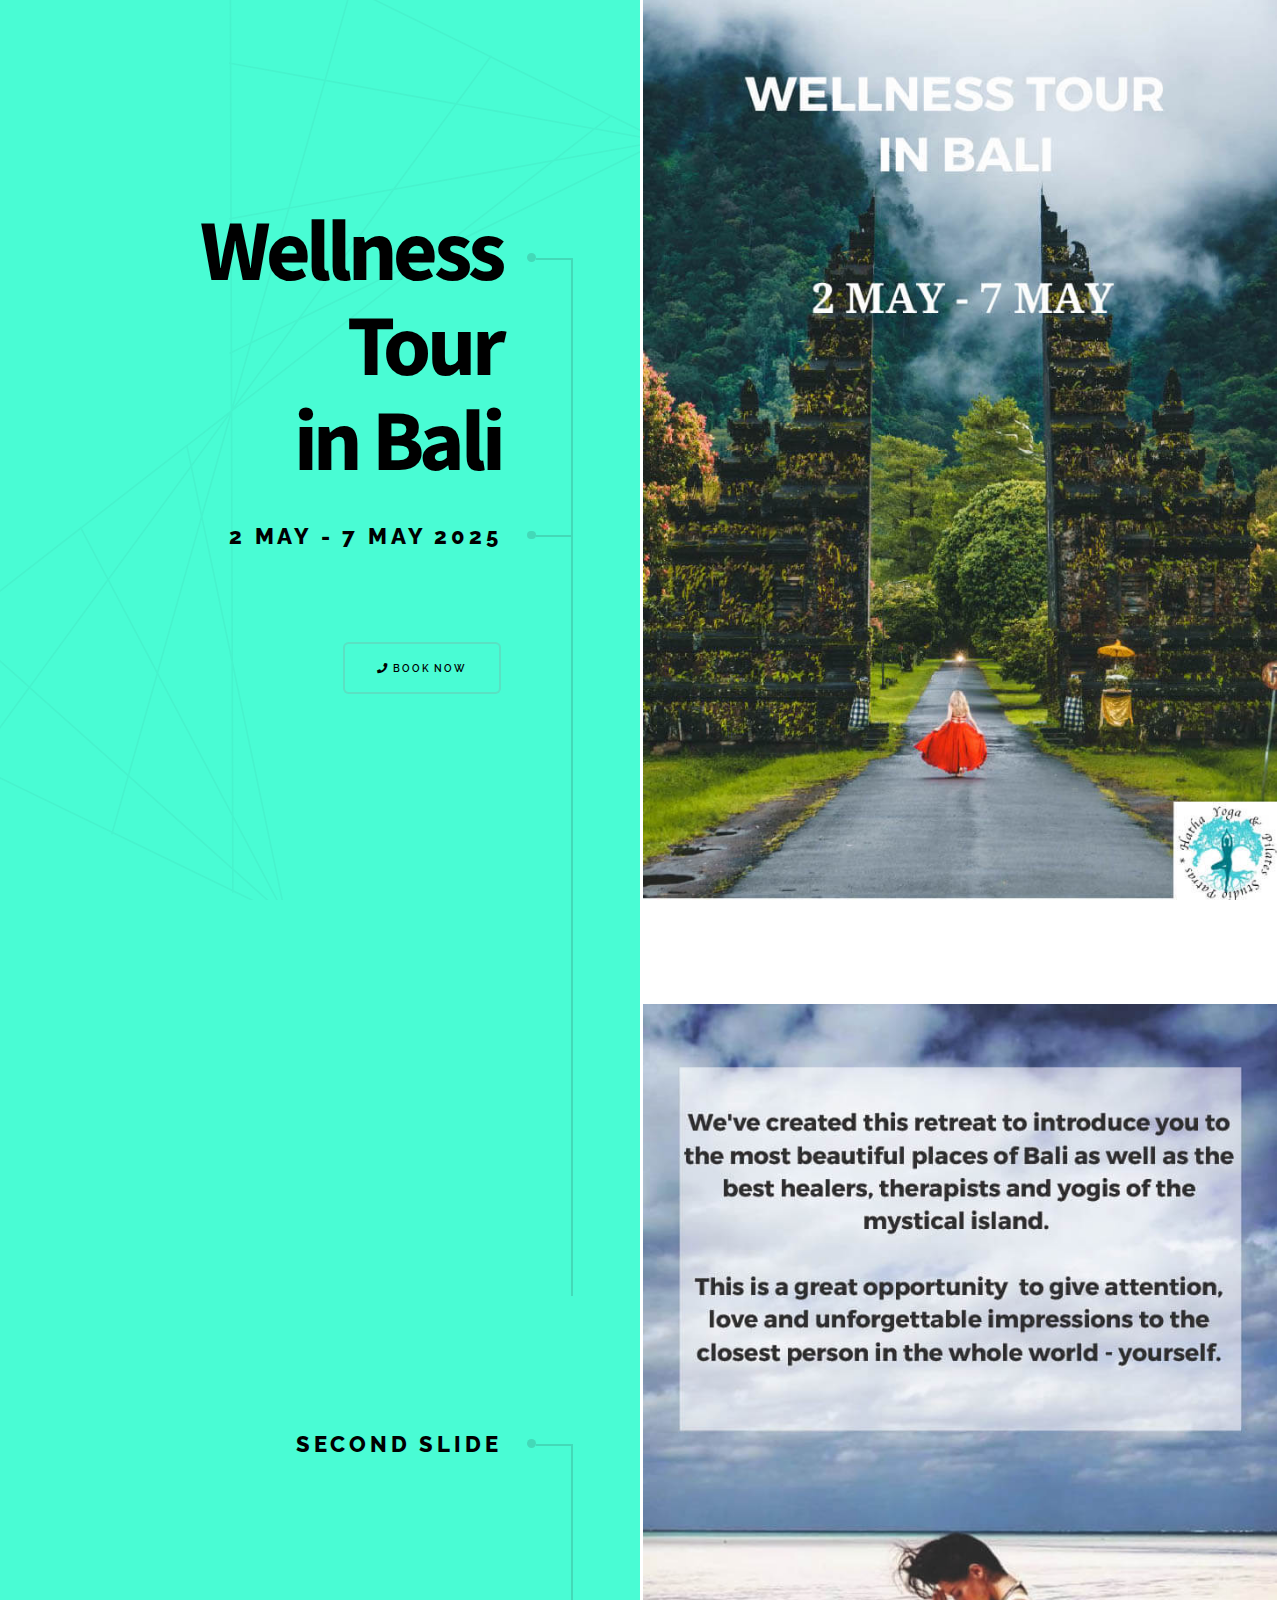
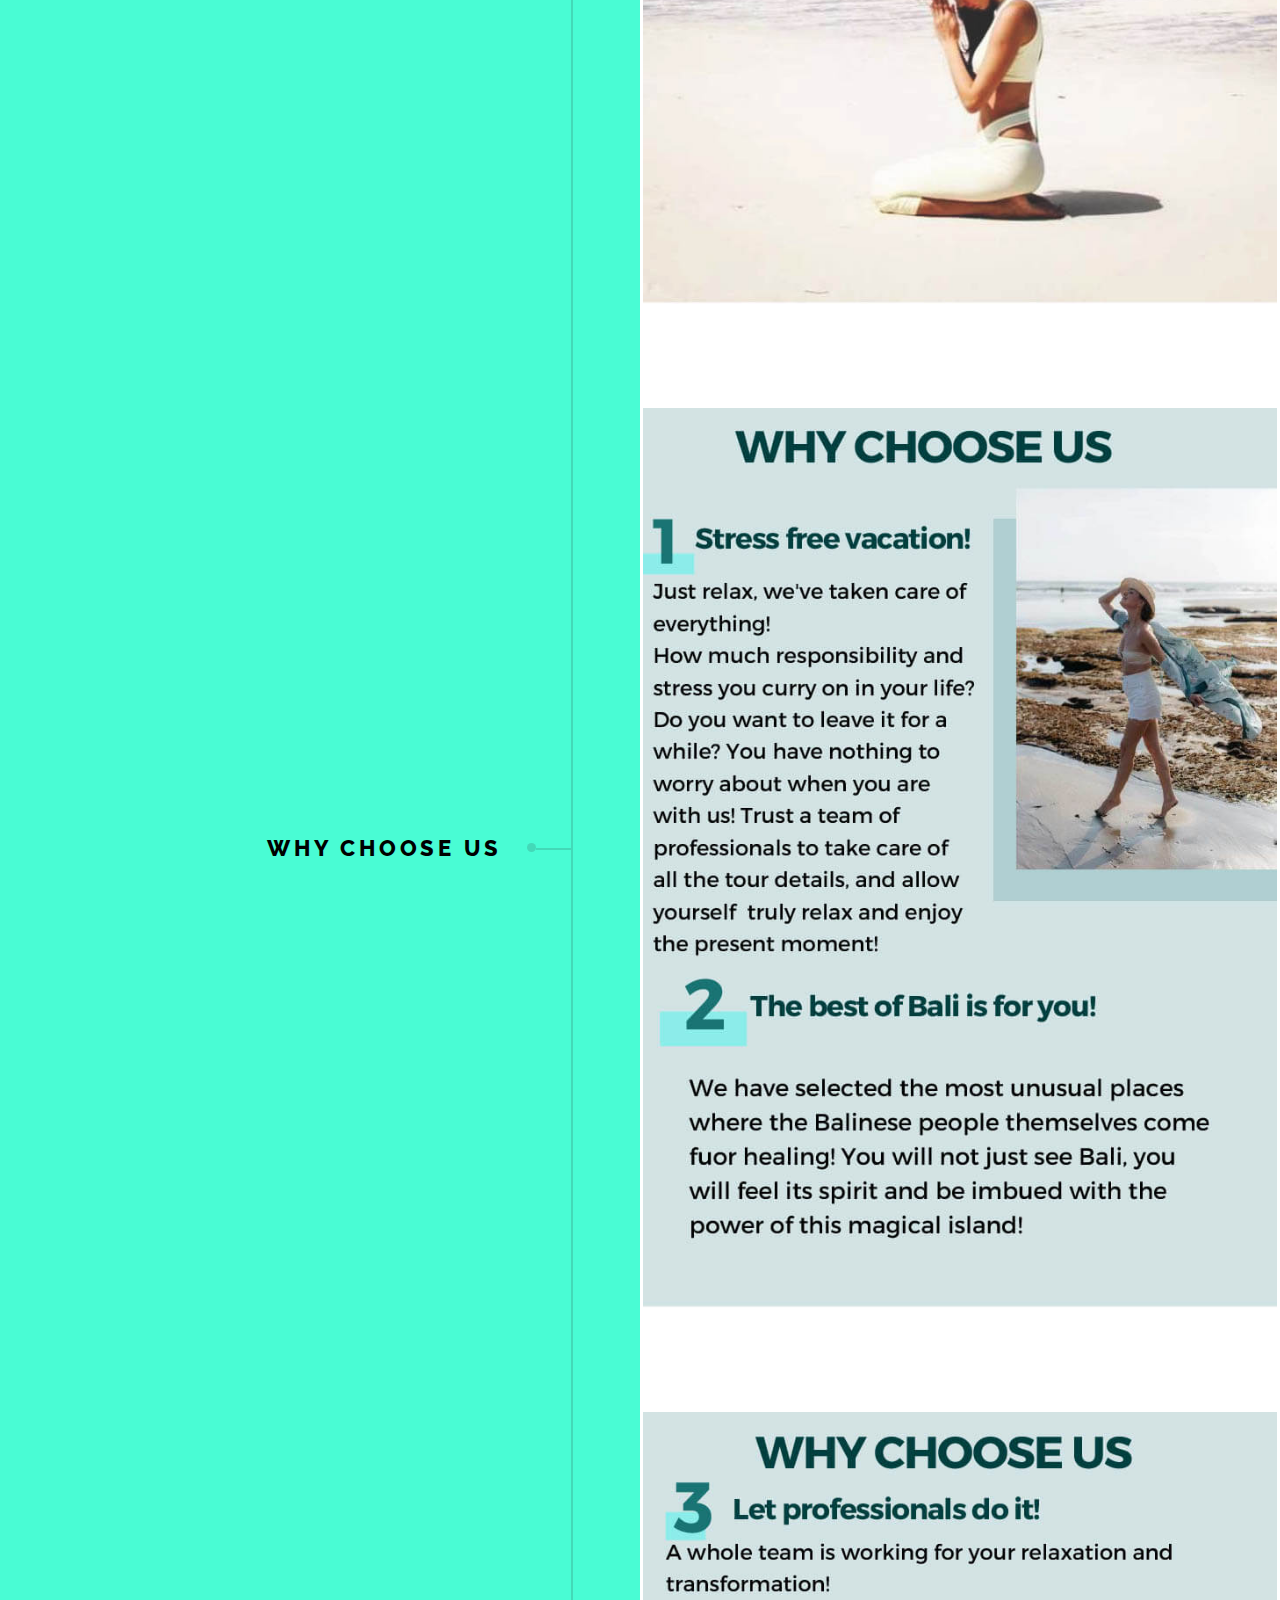
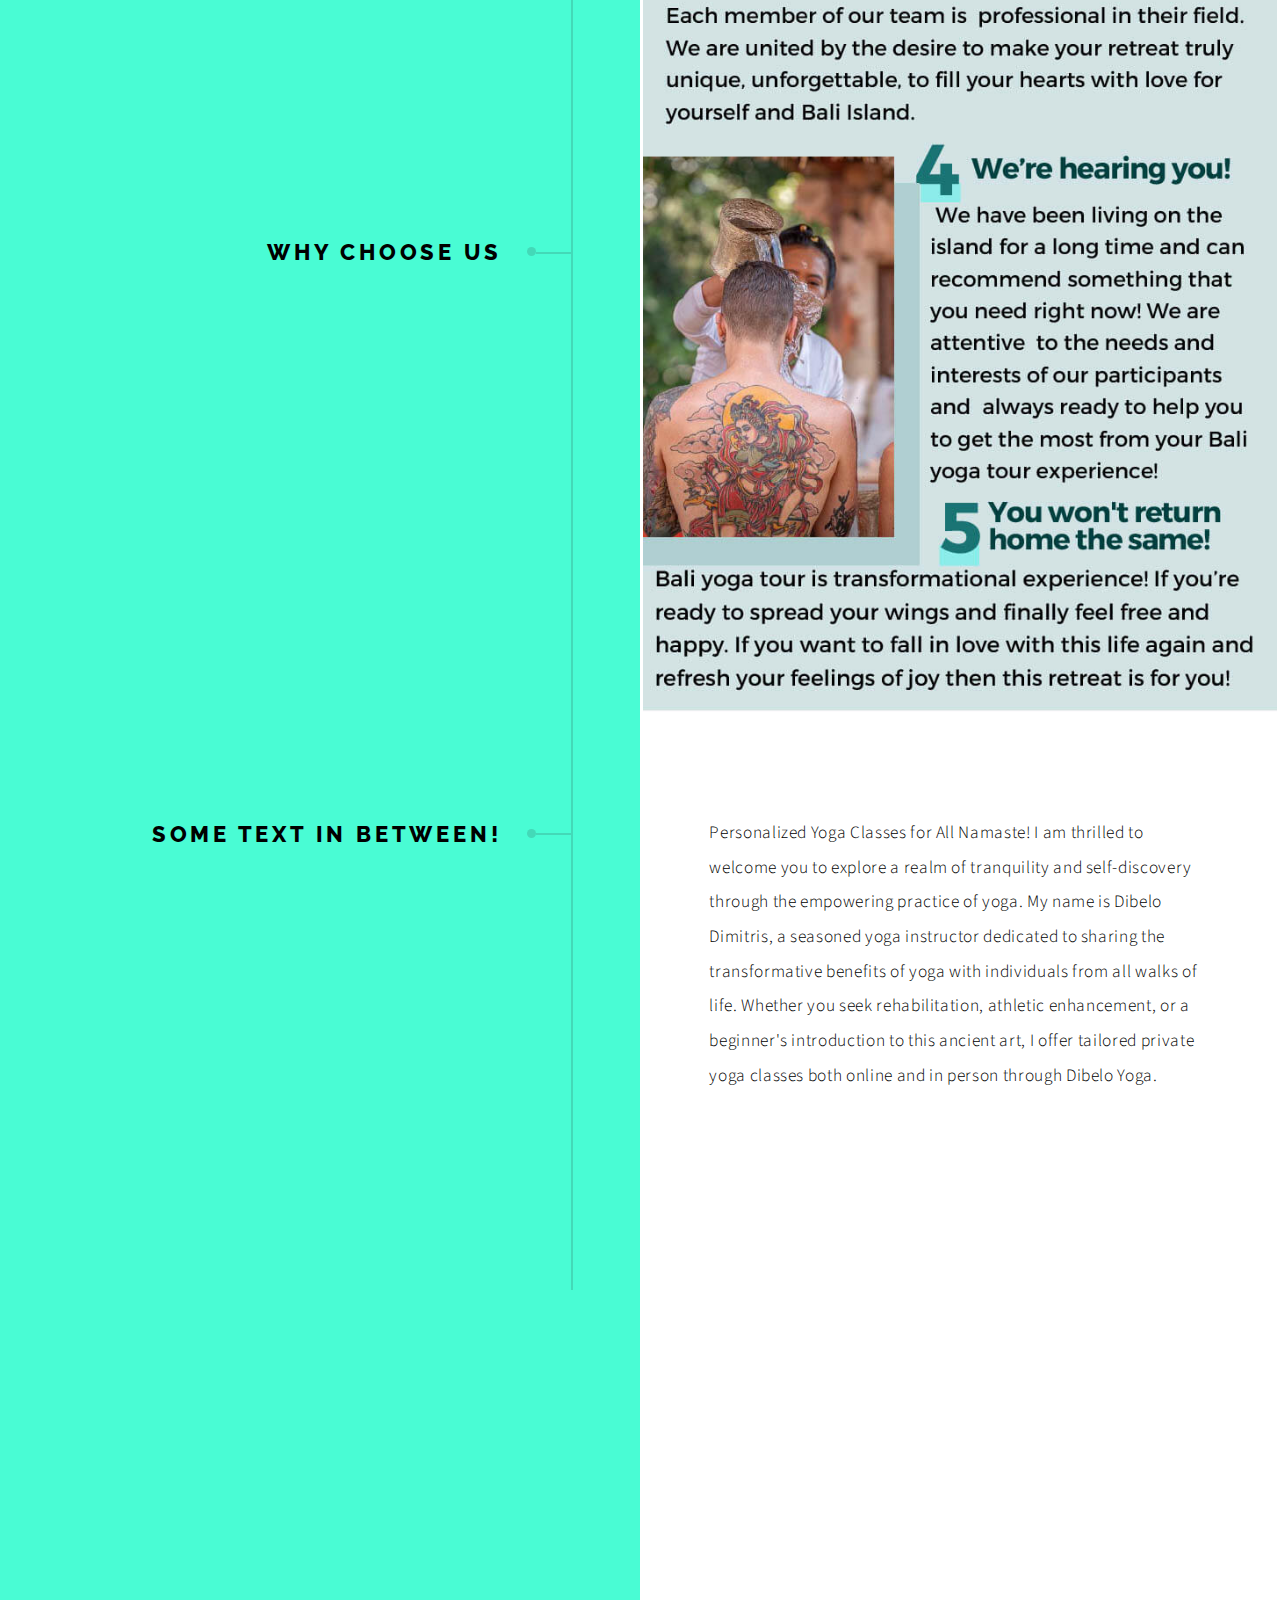
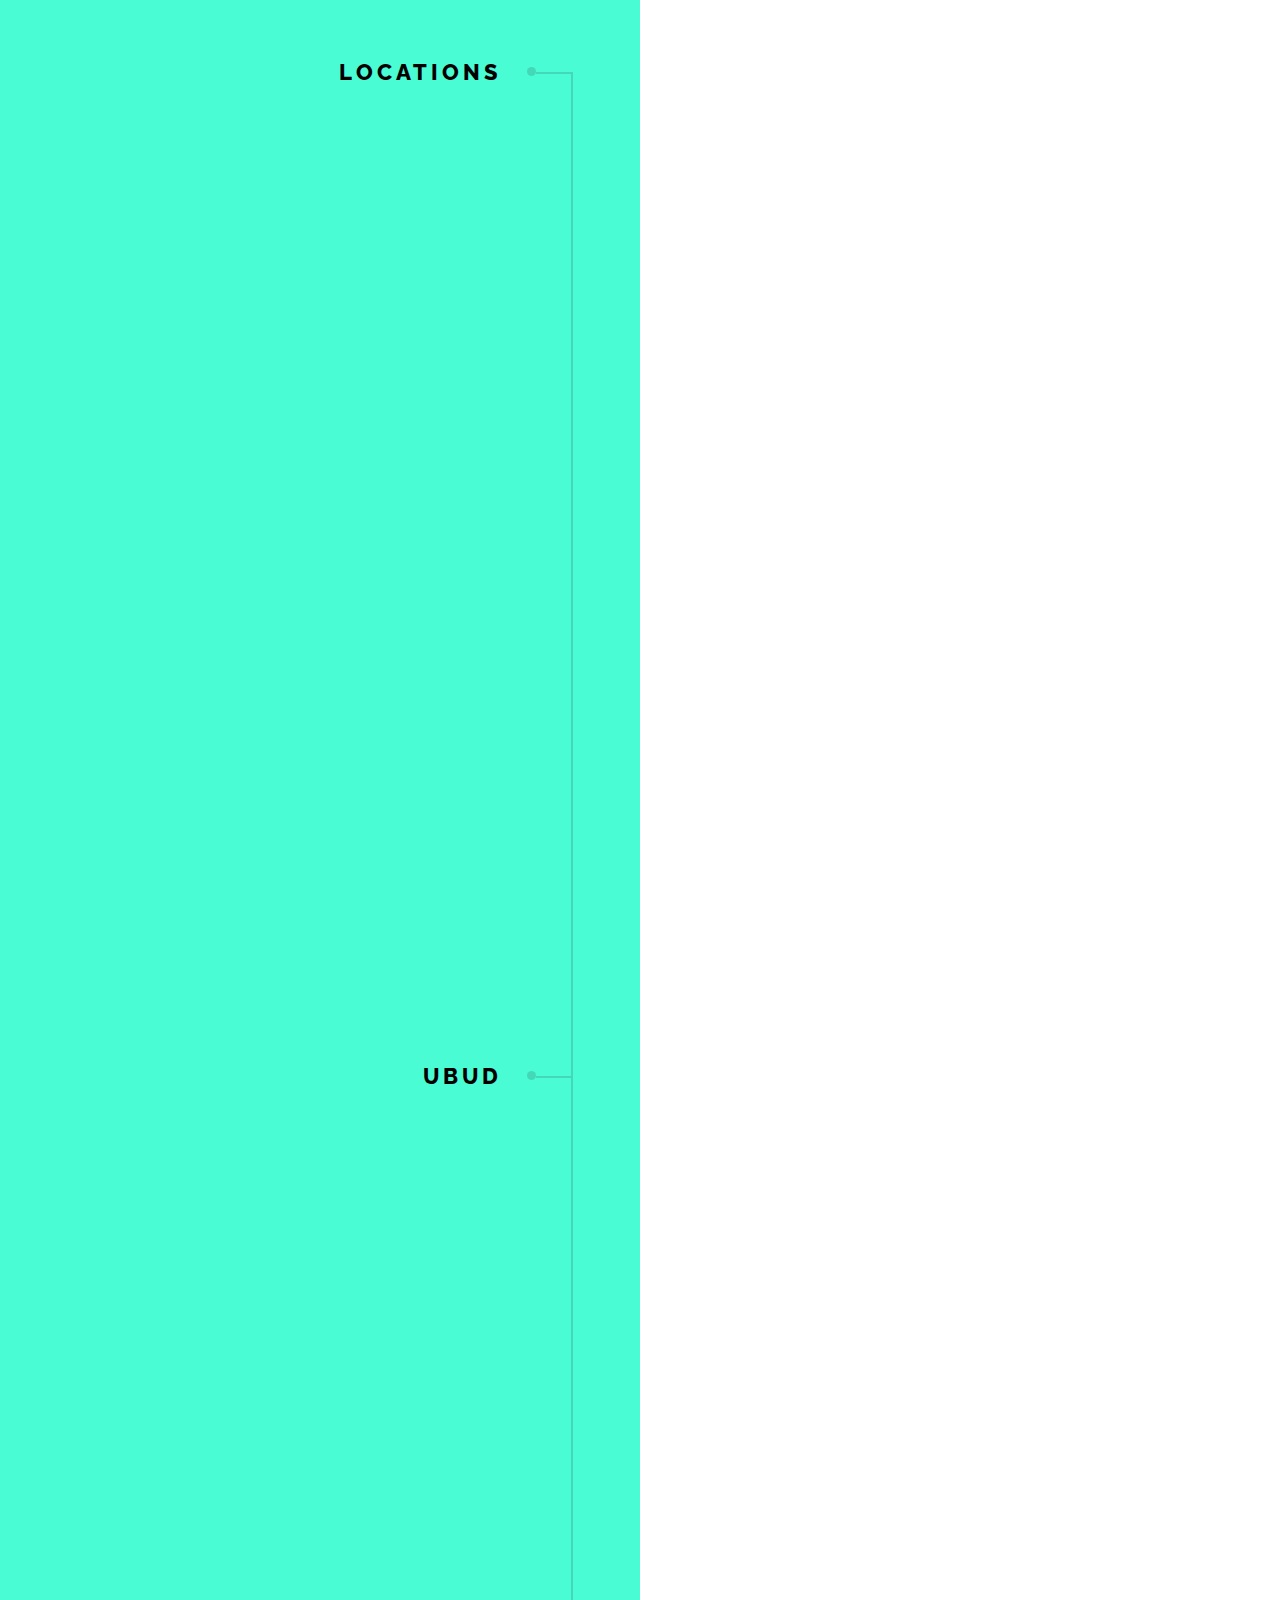
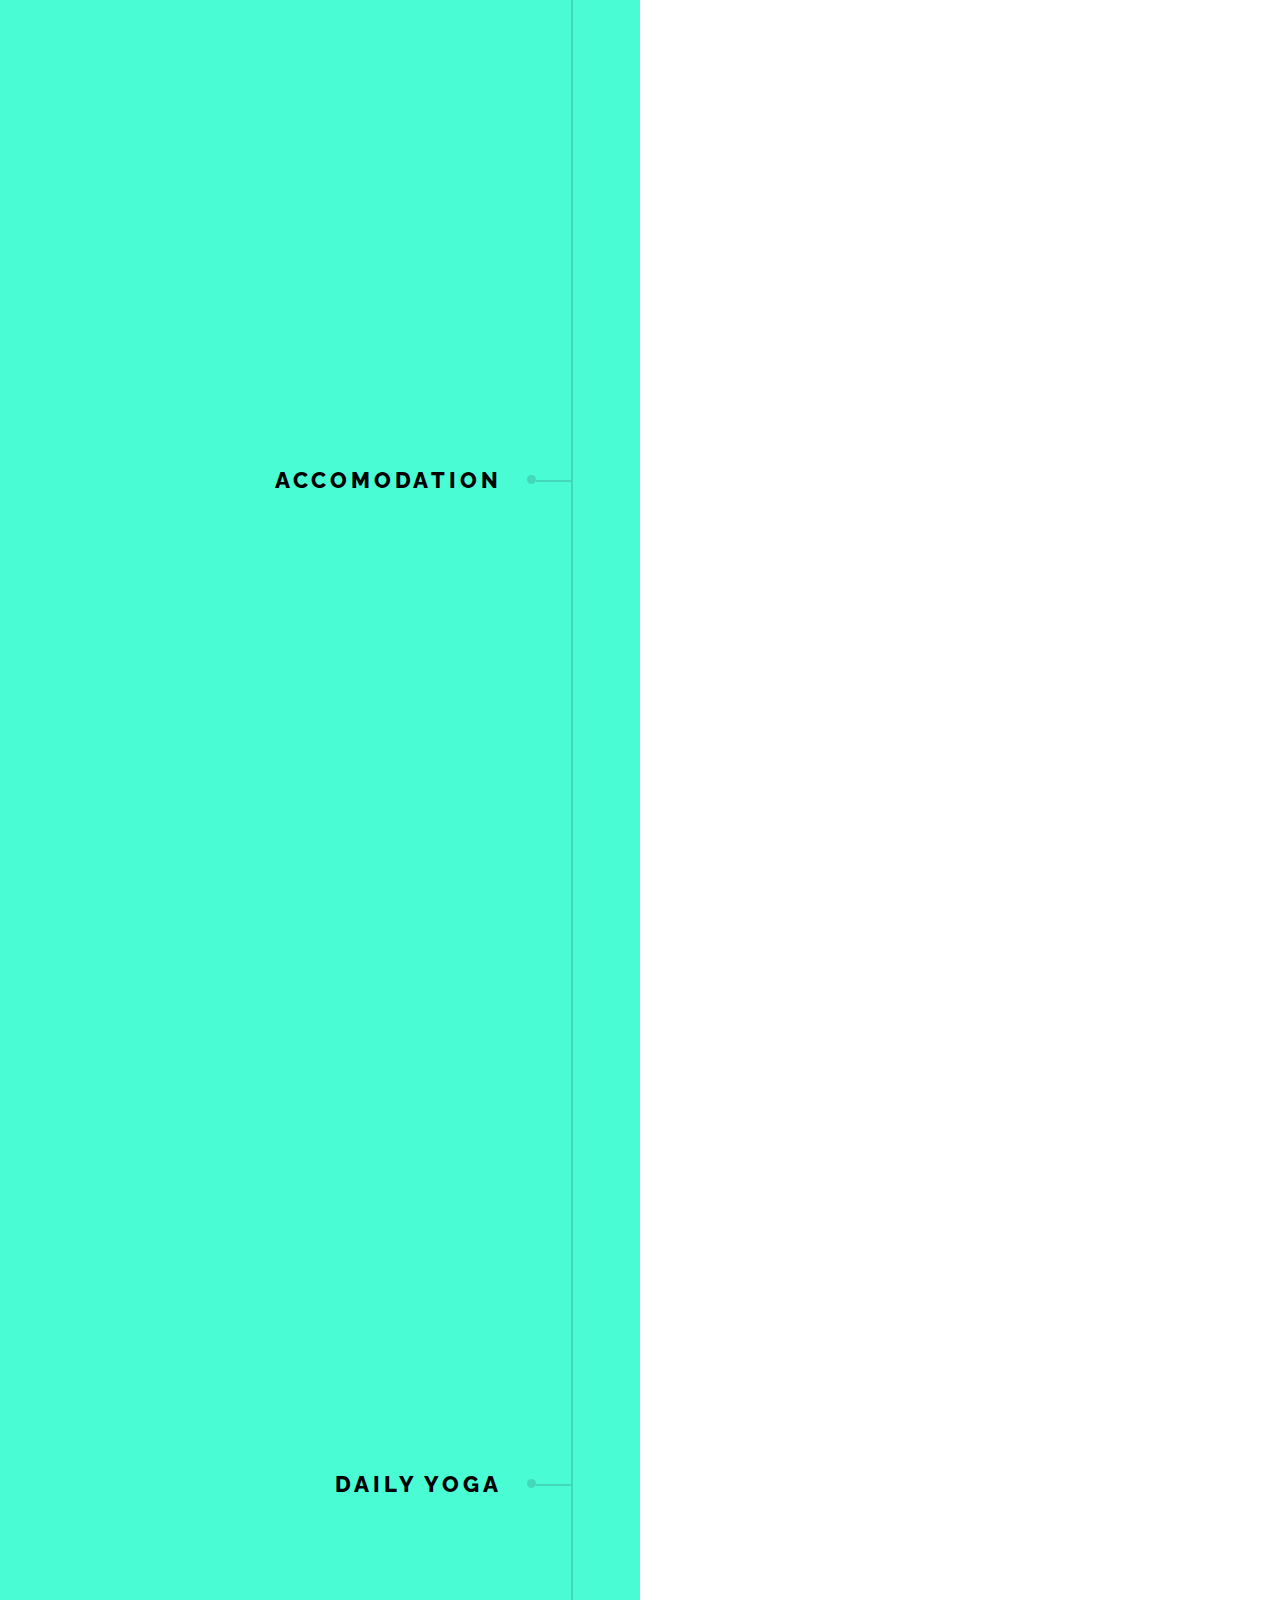
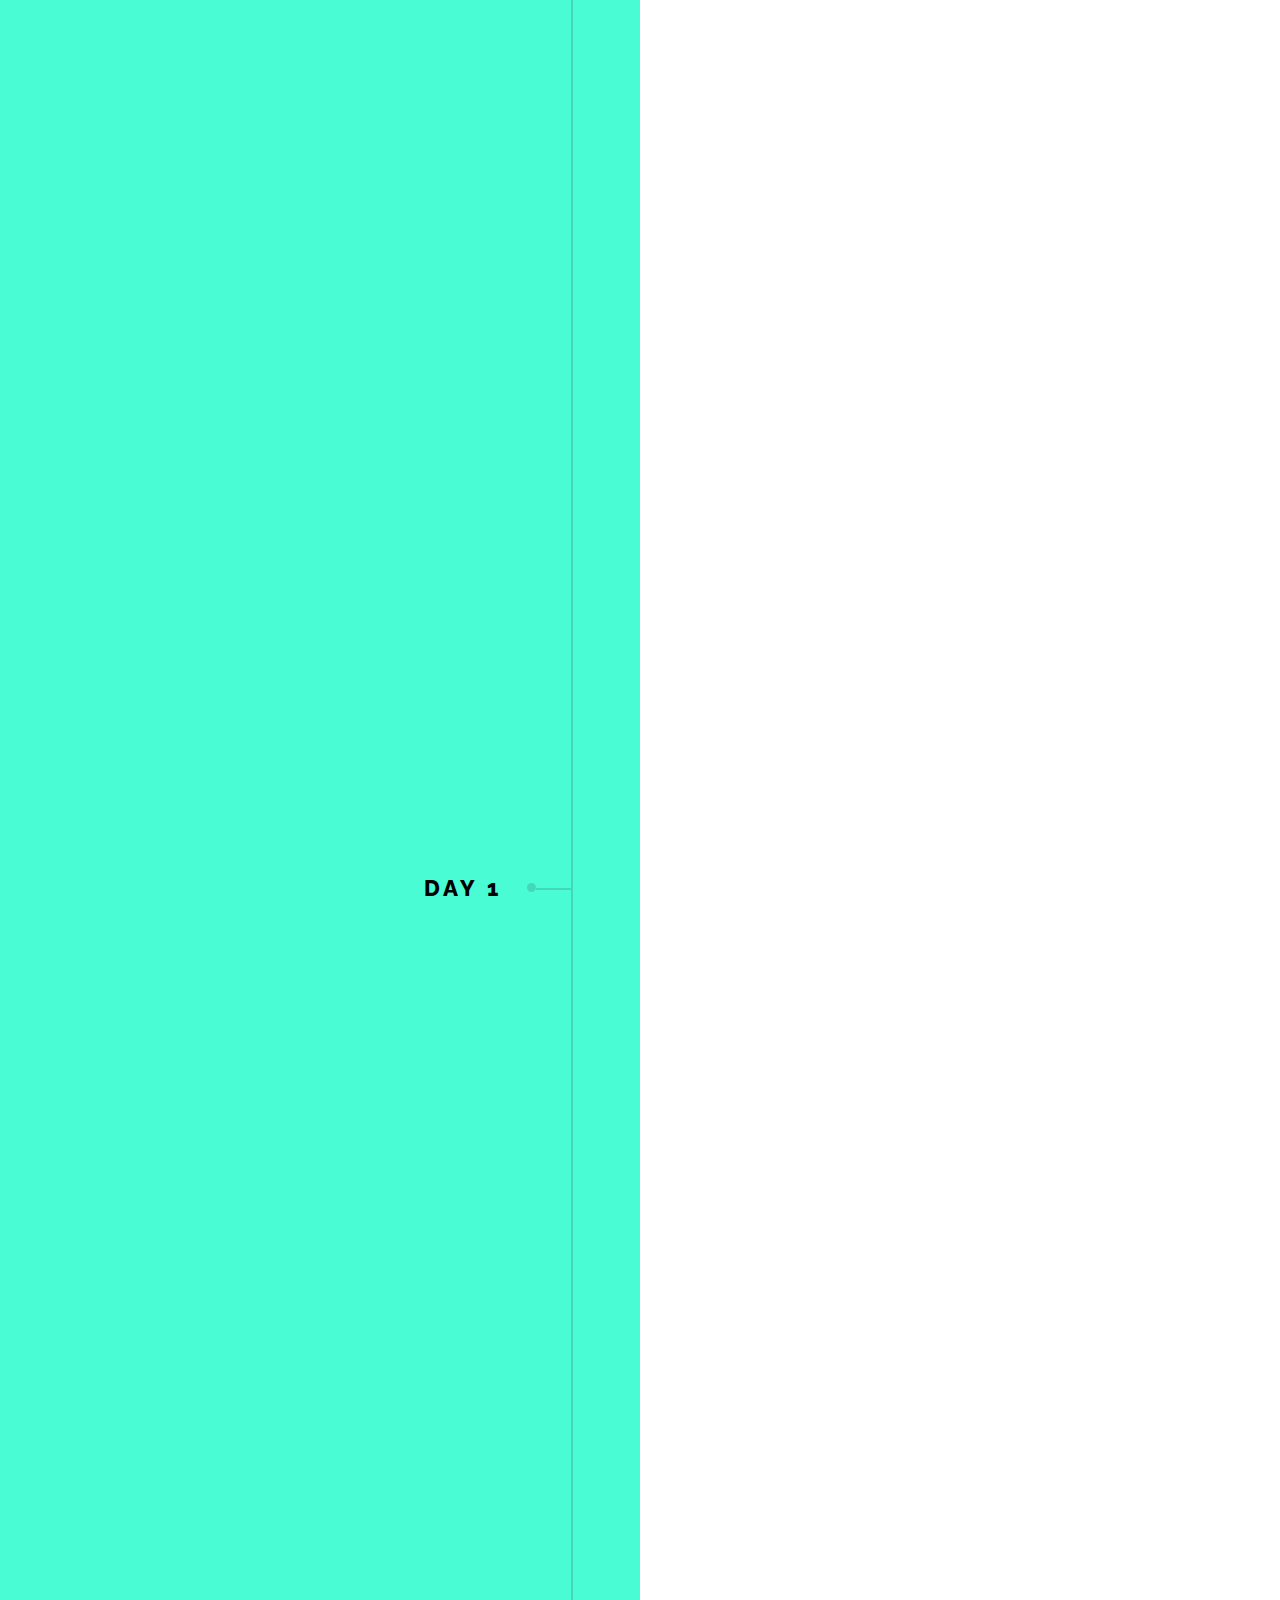
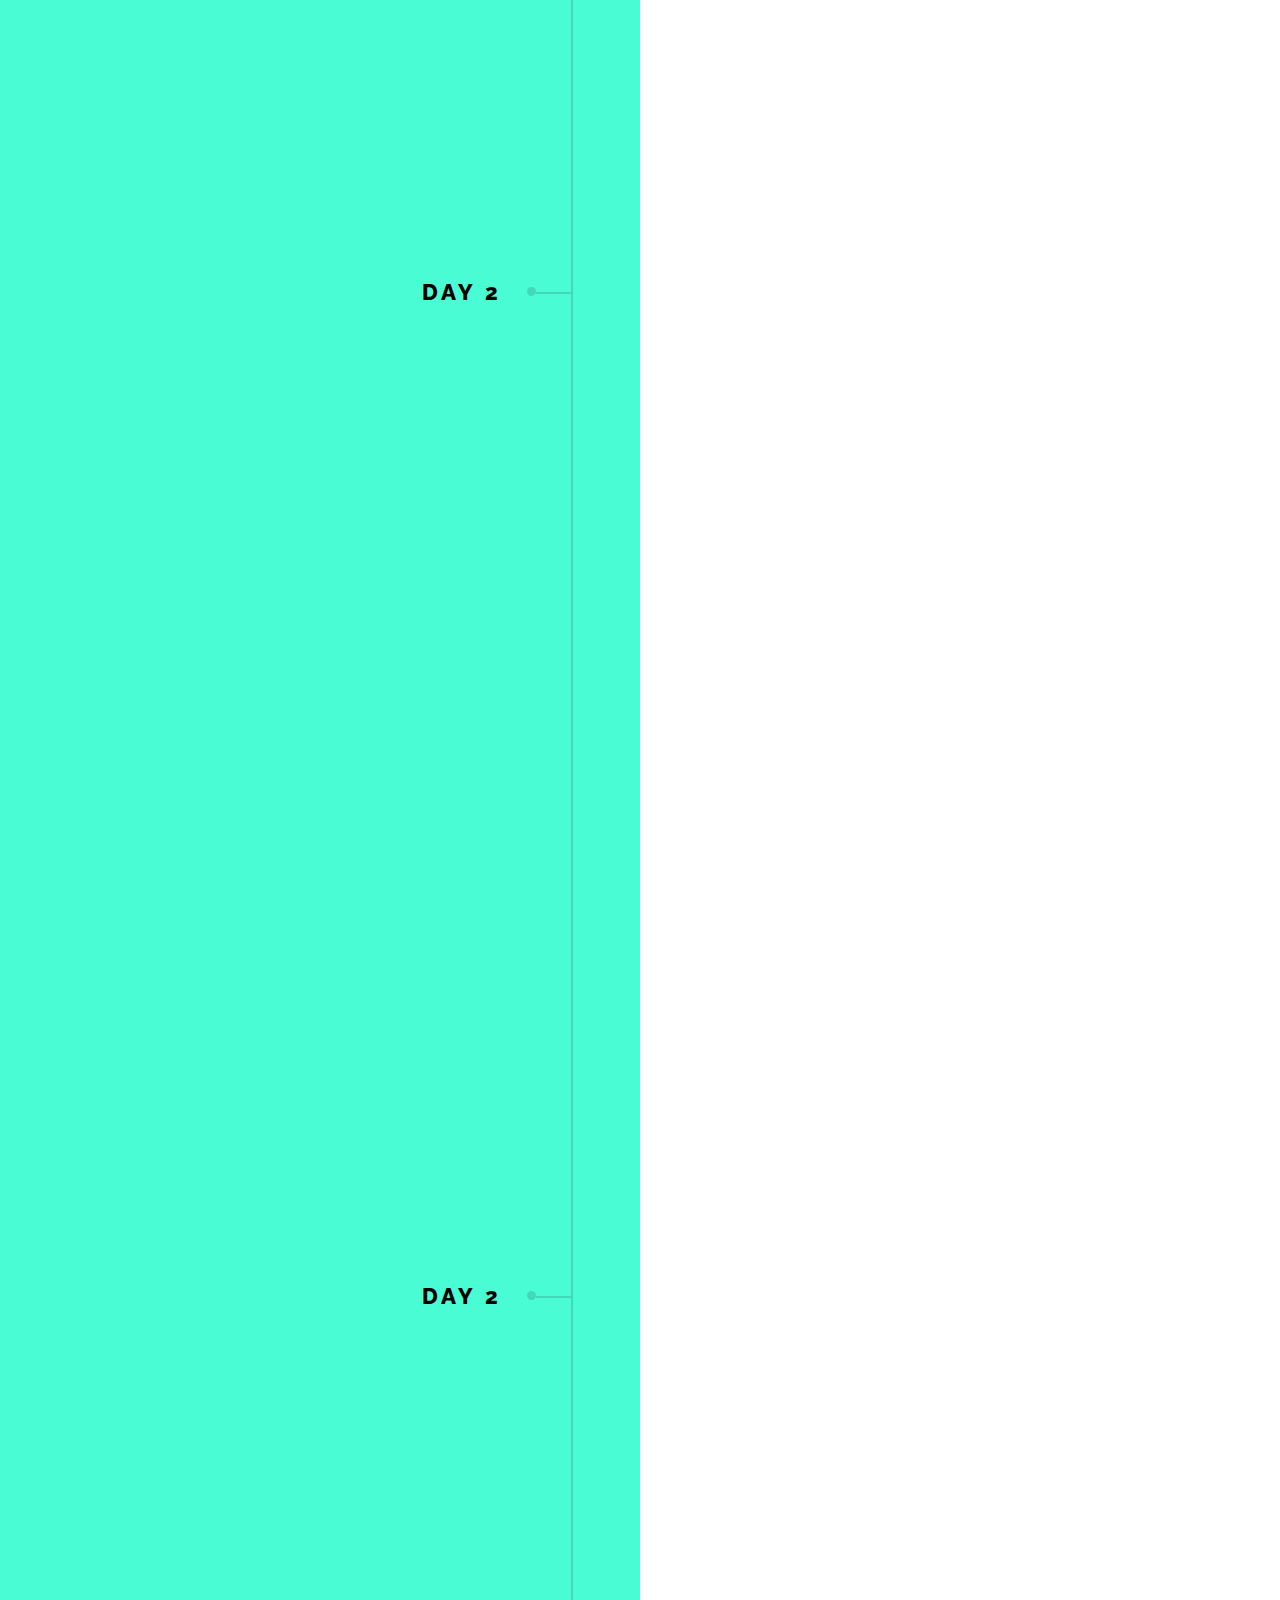
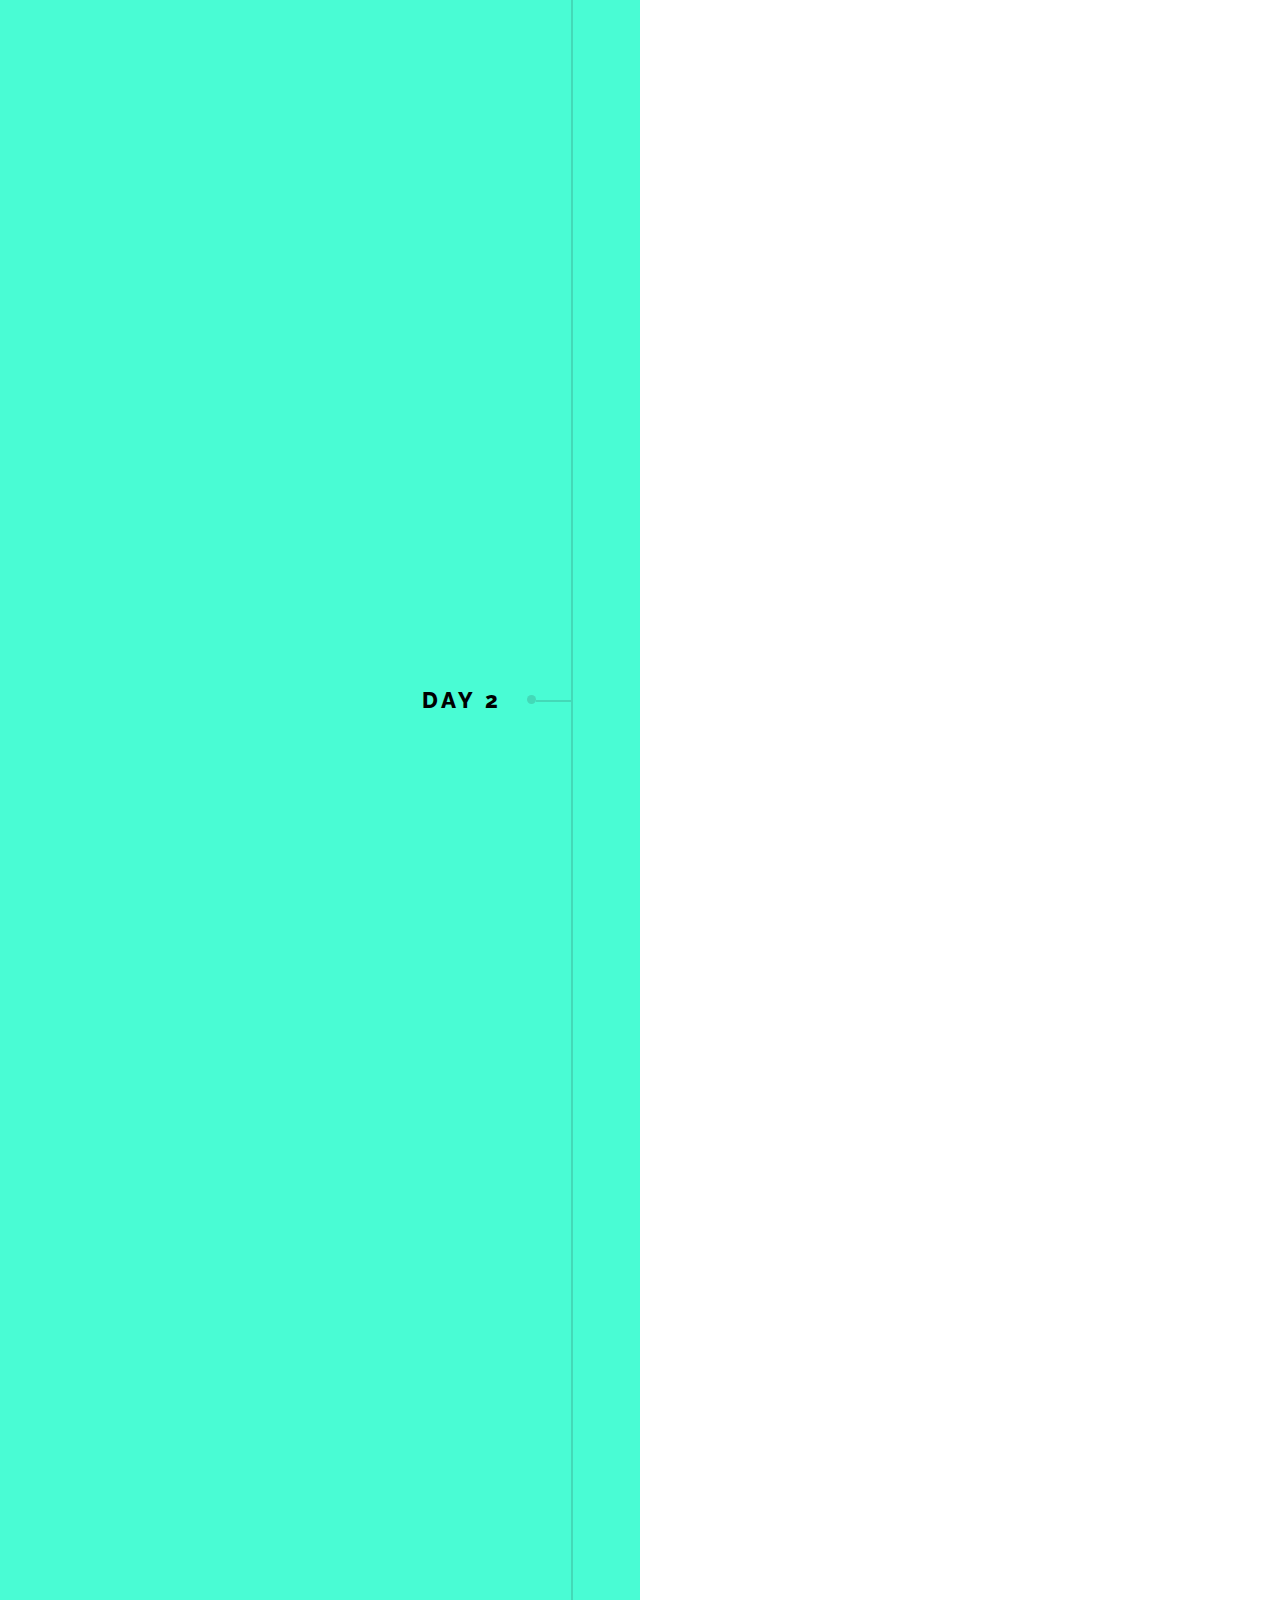
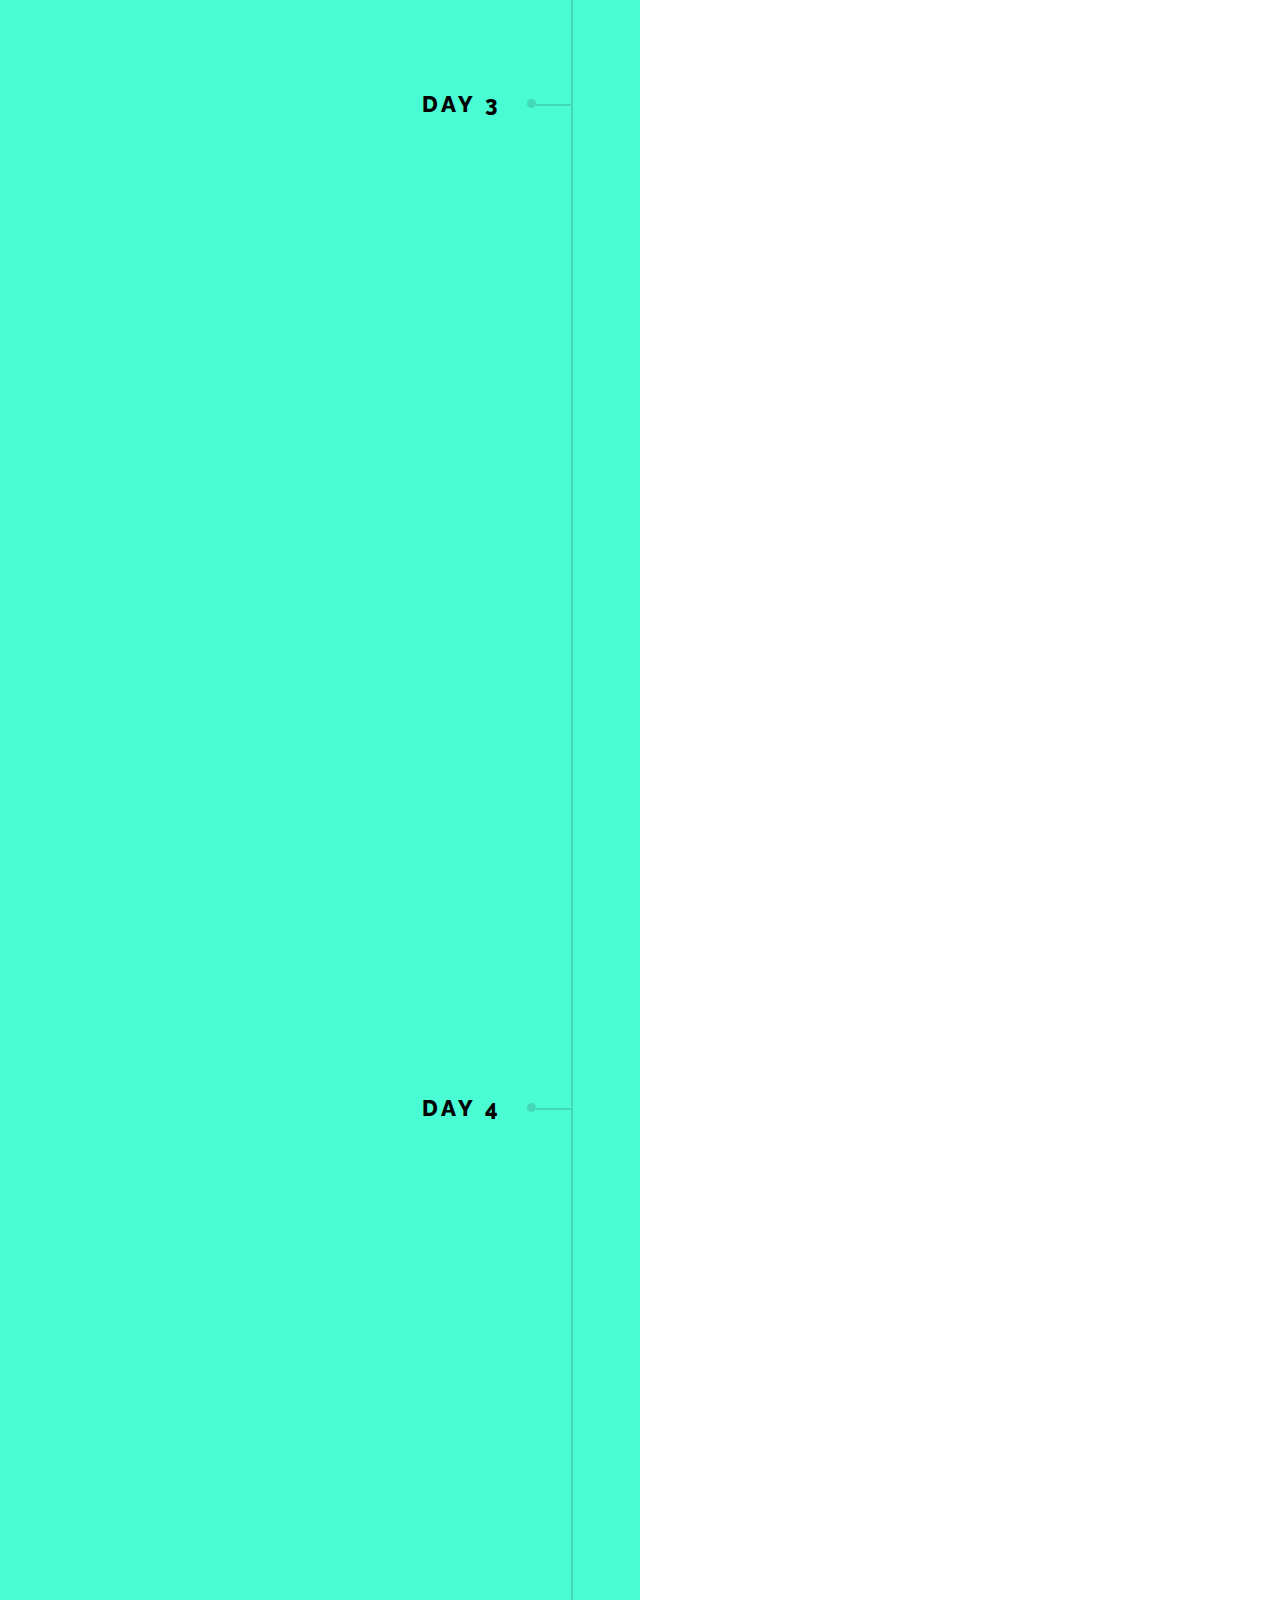
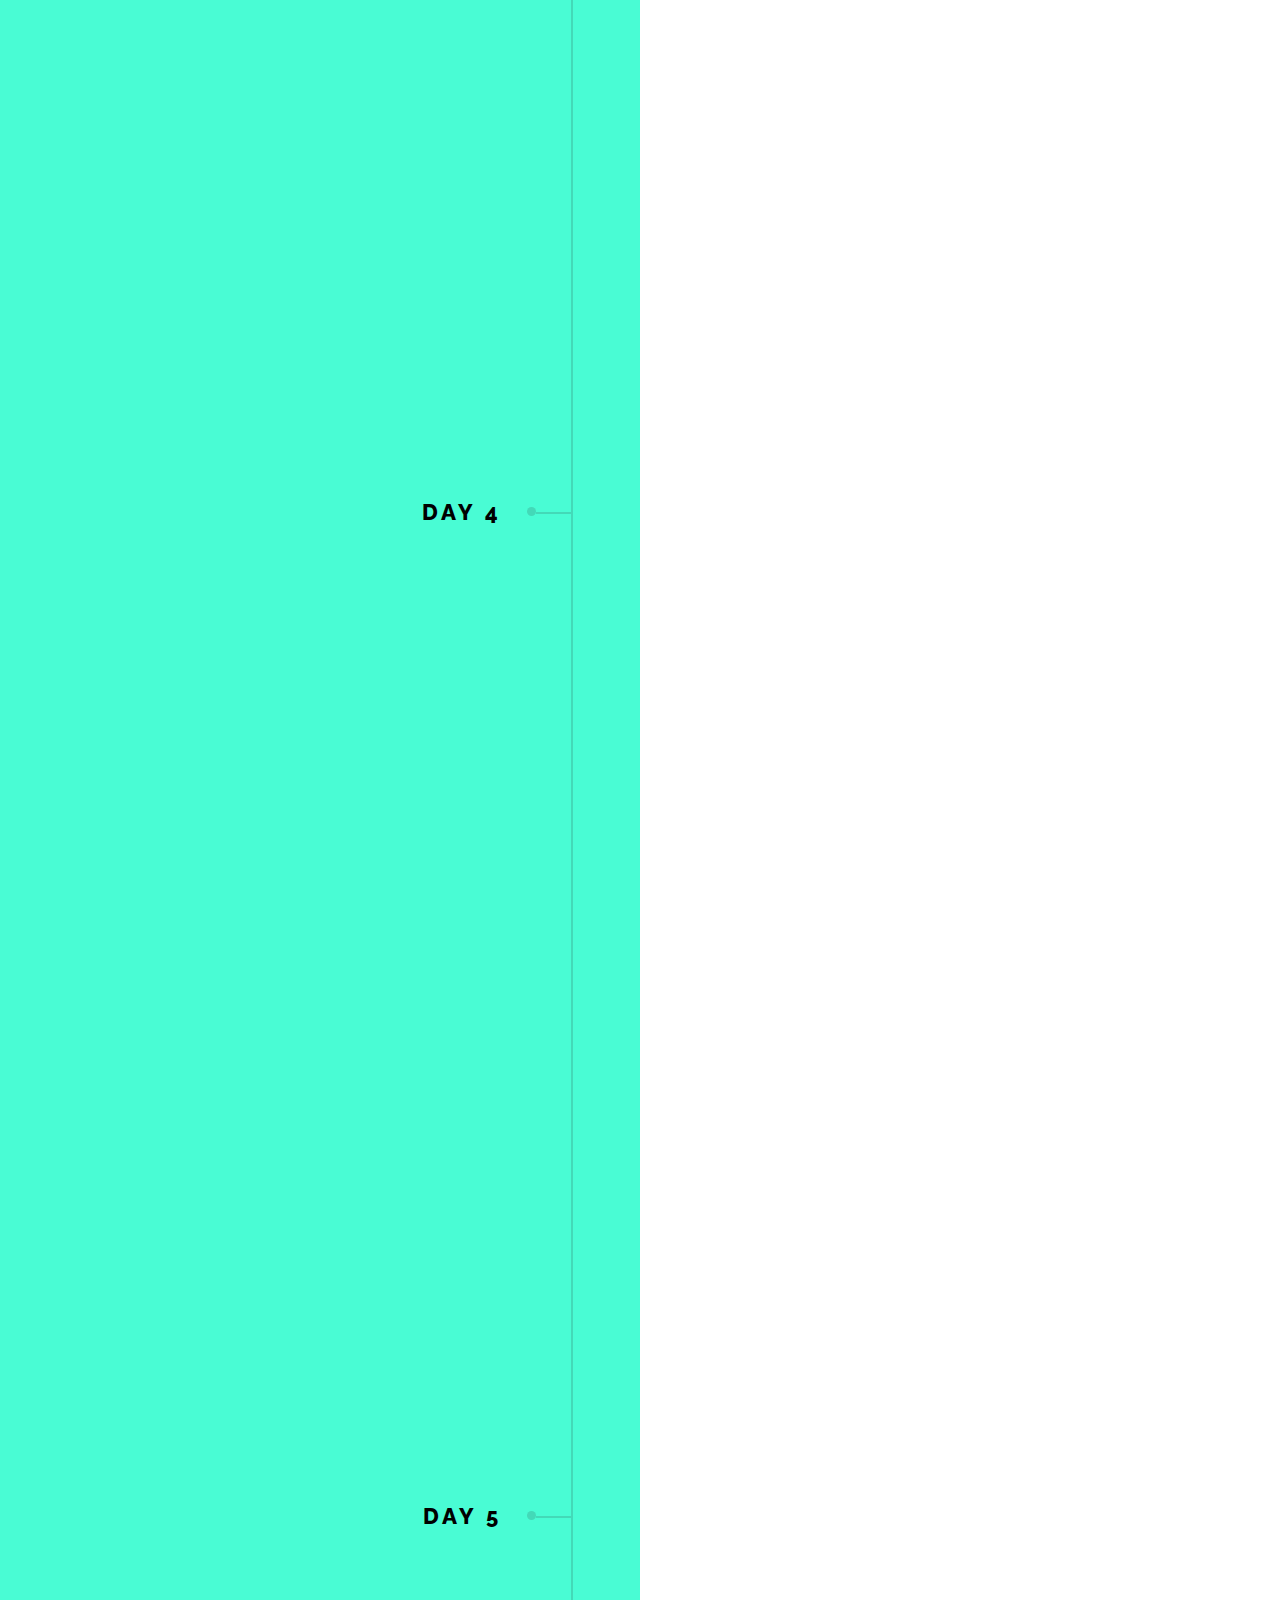
==== welness-tour-Bali.html @ cd0068b2 "Add new Bali page" ====
<!DOCTYPE html>
<html lang="en">

<head>
    <title>Wellness Tour in Bali with Dimitris Dibelo</title>
    <link rel="icon" href="images/favicon.ico" type="image/png" />
    <meta charset="utf-8" />
    <meta name="viewport" content="width=device-width, initial-scale=1, user-scalable=no" />
    <meta name="description" content="" />
    <link rel="stylesheet" href="assets/css/main.css" />
    <style>
        .image.fill img {
            object-fit: contain;
        }
    </style>
</head>

<body class="is-preload">
    <!-- Wrapper -->
    <div id="wrapper">
        <!-- Intro -->
        <section class="intro">
            <header>
                <h1>Wellness Tour in Bali</h1>
                <h2>2 May - 7 May 2025</h2>
                <ul class="actions">
                    <li>
                        <a href="#contact" class="button">
                            <span class="icon solid fa-phone"></span>
                            Book now
                        </a>
                    </li>
                </ul>
            </header>
            <div class="content">
                <span class="image fill" data-position="center"><img src="images/bali-wellness-tour/slide_1.jpg" alt=""
                        loading="lazy" /></span>
            </div>
        </section>

        <section class="intro">
            <header>
                <h2>Second slide</h2>
            </header>
            <div class="content">
                <span class="image fill" data-position="center"><img src="images/bali-wellness-tour/slide_2.jpg" alt=""
                        loading="lazy" /></span>
            </div>
        </section>

        <section class="intro">
            <header>
                <h2>Why choose us</h2>
            </header>
            <div class="content">
                <span class="image fill" data-position="center"><img src="images/bali-wellness-tour/slide_3.jpg" alt=""
                        loading="lazy" /></span>
            </div>
        </section>

        <section class="intro">
            <header>
                <h2>Why choose us</h2>
            </header>
            <div class="content">
                <span class="image fill" data-position="center"><img src="images/bali-wellness-tour/slide_4.jpg" alt=""
                        loading="lazy" /></span>
            </div>
        </section>


        <!-- Section -->
        <section id="first">
            <header>
                <h2>Some text in between!</h2>
            </header>
            <div class="content">
                <p>
                    Personalized Yoga Classes for All Namaste! I am thrilled to welcome
                    you to explore a realm of tranquility and self-discovery through the
                    empowering practice of yoga. My name is Dibelo Dimitris, a seasoned
                    yoga instructor dedicated to sharing the transformative benefits of
                    yoga with individuals from all walks of life. Whether you seek
                    rehabilitation, athletic enhancement, or a beginner's introduction
                    to this ancient art, I offer tailored private yoga classes both
                    online and in person through Dibelo Yoga.
                </p>
            </div>
        </section>

        <section class="intro">
            <header>
                <h2>Locations</h2>
            </header>
            <div class="content">
                <span class="image fill" data-position="center"><img src="images/bali-wellness-tour/slide_5.jpg" alt=""
                        loading="lazy" /></span>
            </div>
        </section>

        <section class="intro">
            <header>
                <h2>Ubud</h2>
            </header>
            <div class="content">
                <span class="image fill" data-position="center"><img src="images/bali-wellness-tour/slide_6.jpg" alt=""
                        loading="lazy" /></span>
            </div>
        </section>

        <section class="intro">
            <header>
                <h2>Accomodation</h2>
            </header>
            <div class="content">
                <span class="image fill" data-position="center"><img src="images/bali-wellness-tour/slide_7.jpg" alt=""
                        loading="lazy" /></span>
            </div>
        </section>

        <section class="intro">
            <header>
                <h2>Daily Yoga</h2>
            </header>
            <div class="content">
                <span class="image fill" data-position="center"><img src="images/bali-wellness-tour/slide_8.jpg" alt=""
                        loading="lazy" /></span>
            </div>
        </section>

        <section class="intro">
            <header>
                <h2>Day 1</h2>
            </header>
            <div class="content">
                <span class="image fill" data-position="center"><img src="images/bali-wellness-tour/slide_9.jpg" alt=""
                        loading="lazy" /></span>
            </div>
        </section>

        <section class="intro">
            <header>
                <h2>Day 2</h2>
            </header>
            <div class="content">
                <span class="image fill" data-position="center"><img src="images/bali-wellness-tour/slide_10.jpg" alt=""
                        loading="lazy" /></span>
            </div>
        </section>

        <section class="intro">
            <header>
                <h2>Day 2</h2>
            </header>
            <div class="content">
                <span class="image fill" data-position="center"><img src="images/bali-wellness-tour/slide_11.jpg" alt=""
                        loading="lazy" /></span>
            </div>
        </section>

        <section class="intro">
            <header>
                <h2>Day 2</h2>
            </header>
            <div class="content">
                <span class="image fill" data-position="center"><img src="images/bali-wellness-tour/slide_12.jpg" alt=""
                        loading="lazy" /></span>
            </div>
        </section>

        <section class="intro">
            <header>
                <h2>Day 3</h2>
            </header>
            <div class="content">
                <span class="image fill" data-position="center"><img src="images/bali-wellness-tour/slide_13.jpg" alt=""
                        loading="lazy" /></span>
            </div>
        </section>

        <section class="intro">
            <header>
                <h2>Day 4</h2>
            </header>
            <div class="content">
                <span class="image fill" data-position="center"><img src="images/bali-wellness-tour/slide_14.jpg" alt=""
                        loading="lazy" /></span>
            </div>
        </section>

        <section class="intro">
            <header>
                <h2>Day 4</h2>
            </header>
            <div class="content">
                <span class="image fill" data-position="center"><img src="images/bali-wellness-tour/slide_15.jpg" alt=""
                        loading="lazy" /></span>
            </div>
        </section>

        <section class="intro">
            <header>
                <h2>Day 5</h2>
            </header>
            <div class="content">
                <span class="image fill" data-position="center"><img src="images/bali-wellness-tour/slide_16.jpg" alt=""
                        loading="lazy" /></span>
            </div>
        </section>

        <section class="intro">
            <header>
                <h2>Day 6</h2>
            </header>
            <div class="content">
                <span class="image fill" data-position="center"><img src="images/bali-wellness-tour/slide_17.jpg" alt=""
                        loading="lazy" /></span>
            </div>
        </section>

        <section class="intro">
            <header>
                <h2>XXXXXXX</h2>
            </header>
            <div class="content">
                <span class="image fill" data-position="center"><img src="images/bali-wellness-tour/slide_18.jpg" alt=""
                        loading="lazy" /></span>
            </div>
        </section>

        <section class="intro">
            <header>
                <h2>XXXXXXX</h2>
            </header>
            <div class="content">
                <span class="image fill" data-position="center"><img src="images/bali-wellness-tour/slide_19.jpg" alt=""
                        loading="lazy" /></span>
            </div>
        </section>

        <section class="intro">
            <header>
                <h2>What's included</h2>
            </header>
            <div class="content">
                <span class="image fill" data-position="center"><img src="images/bali-wellness-tour/slide_20.jpg" alt=""
                        loading="lazy" /></span>
            </div>
        </section>

        <section class="intro">
            <header>
                <h2>Not included</h2>
            </header>
            <div class="content">
                <span class="image fill" data-position="center"><img src="images/bali-wellness-tour/slide_21.jpg" alt=""
                        loading="lazy" /></span>
            </div>
        </section>

        <section class="intro">
            <header>
                <h2>Photoshoot</h2>
            </header>
            <div class="content">
                <span class="image fill" data-position="center"><img src="images/bali-wellness-tour/slide_22.jpg" alt=""
                        loading="lazy" /></span>
            </div>
        </section>

        <section class="intro">
            <header>
                <h2>Gallery</h2>
            </header>
            <div class="content">
                <span class="image fill" data-position="center"><img src="images/bali-wellness-tour/slide_23.jpg" alt=""
                        loading="lazy" /></span>
            </div>
        </section>

        <section class="intro">
            <header>
                <h2>Gallery</h2>
            </header>
            <div class="content">
                <span class="image fill" data-position="center"><img src="images/bali-wellness-tour/slide_24.jpg" alt=""
                        loading="lazy" /></span>
            </div>
        </section>

        <!-- Section -->
        <section id="contact">
            <header>
                <h2>Book now</h2>
            </header>
            <div class="content">
                <p>
                    If you're interested in embarking on a journey of self-exploration,
                    growth, and holistic well-being through the practice of yoga,
                    Dimitris Dibelo is here to guide you. Connect with him through his
                    website or social media channels to learn more about his offerings
                    and how you can embark on your own transformative yoga journey with
                    his guidance.
                </p>
                <span class="image main">
                    <img src="images/Tittibhasana.jpg" alt="Dimitris Dibelo yoga teacher" />
                </span>
            </div>
            <footer>
                <ul class="items">
                    <li>
                        <h3>Email</h3>
                        <a href="mailto:dibelodim@gmail.com">dibelodim@gmail.com</a>
                    </li>
                    <li>
                        <h3>
                            Phone /
                            <a href="https://wa.me/+306936772036">Whatsapp</a>
                        </h3>
                        <a href="tel:00306936772036">+30 6936772036</a>
                    </li>
                    <li>
                        <h3>Elsewhere</h3>
                        <ul class="icons">
                            <li>
                                <a href="https://www.facebook.com/dibeloyoga" class="icon brands fa-facebook-f"
                                    target="_blank"><span class="label">Facebook</span></a>
                            </li>
                            <li>
                                <a href="https://instagram.com/dimitris_dibelo" class="icon brands fa-instagram"
                                    target="_blank"><span class="label">Instagram</span></a>
                            </li>
                            <li>
                                <a href="https://www.youtube.com/user/jdibelo" class="icon brands fa-youtube"
                                    target="_blank"><span class="label">YouTube</span></a>
                            </li>
                            <li>
                                <a href="https://www.linkedin.com/in/dimitris-dibelo-447880b0"
                                    class="icon brands fa-linkedin-in" target="_blank"><span
                                        class="label">LinkedIn</span></a>
                            </li>
                        </ul>
                    </li>
                </ul>
            </footer>
        </section>

    </div>

    <!-- Scripts -->
    <script src="assets/js/jquery.min.js"></script>
    <script src="assets/js/jquery.scrolly.min.js"></script>
    <script src="assets/js/browser.min.js"></script>
    <script src="assets/js/breakpoints.min.js"></script>
    <!-- <script src="assets/js/util.js"></script> -->
    <script src="assets/js/main.js"></script>

    <!-- Google tag (gtag.js) -->
    <script async src="https://www.googletagmanager.com/gtag/js?id=G-HRNY7Y4LSZ"></script>
    <script>
        window.dataLayer = window.dataLayer || [];
        function gtag() {
            dataLayer.push(arguments);
        }
        gtag("js", new Date());

        gtag("config", "G-HRNY7Y4LSZ");
    </script>
</body>

</html>
---- assets/css/main.css ----
@import url(fontawesome-all.min.css);
@import url("https://fonts.googleapis.com/css?family=Source+Sans+Pro:300,600,700,300i,600i,700i|Raleway:600,800");

/*
	Paradigm Shift by HTML5 UP
	html5up.net | @ajlkn
	Free for personal and commercial use under the CCA 3.0 license (html5up.net/license)
*/

html, body, div, span, applet, object,
iframe, h1, h2, h3, h4, h5, h6, p, blockquote,
pre, a, abbr, acronym, address, big, cite,
code, del, dfn, em, img, ins, kbd, q, s, samp,
small, strike, strong, sub, sup, tt, var, b,
u, i, center, dl, dt, dd, ol, ul, li, fieldset,
form, label, legend, table, caption, tbody,
tfoot, thead, tr, th, td, article, aside,
canvas, details, embed, figure, figcaption,
footer, header, hgroup, menu, nav, output, ruby,
section, summary, time, mark, audio, video {
	margin: 0;
	padding: 0;
	border: 0;
	font-size: 100%;
	font: inherit;
	vertical-align: baseline;}

article, aside, details, figcaption, figure,
footer, header, hgroup, menu, nav, section {
	display: block;}

body {
	line-height: 1;
}

ol, ul {
	list-style: none;
}

blockquote, q {
	quotes: none;
}

	blockquote:before, blockquote:after, q:before, q:after {
		content: '';
		content: none;
	}

table {
	border-collapse: collapse;
	border-spacing: 0;
}

body {
	-webkit-text-size-adjust: none;
}

mark {
	background-color: transparent;
	color: inherit;
}

input::-moz-focus-inner {
	border: 0;
	padding: 0;
}

input, select, textarea {
	-moz-appearance: none;
	-webkit-appearance: none;
	-ms-appearance: none;
	appearance: none;
}

/* Basic */

	@-ms-viewport {
		width: device-width;
	}

	body {
		-ms-overflow-style: scrollbar;
	}

	@media screen and (max-width: 480px) {

		html, body {
			min-width: 320px;
		}

	}

	html {
		box-sizing: border-box;
	}

	*, *:before, *:after {
		box-sizing: inherit;
	}

	html {
		overflow-x: hidden;
	}

	body {
		background: #ffffff;
		overflow-x: hidden;
	}

		body.is-preload *, body.is-preload *:before, body.is-preload *:after {
			-moz-animation: none !important;
			-webkit-animation: none !important;
			-ms-animation: none !important;
			animation: none !important;
			-moz-transition: none !important;
			-webkit-transition: none !important;
			-ms-transition: none !important;
			transition: none !important;
		}

/* Typography */

	html {
		font-size: 18pt;
	}

		@media screen and (max-width: 1920px) {

			html {
				font-size: 13pt;
			}

		}

		@media screen and (max-width: 1152px) {

			html {
				font-size: 14pt;
			}

		}

		@media screen and (max-width: 736px) {

			html {
				font-size: 12pt;
			}

		}

		@media screen and (max-width: 480px) {

			html {
				font-size: 11pt;
			}

		}

	body {
		background-color: #ffffff;
		color: #000000;
	}

	body, input, select, textarea {
		color: #000000;
		font-family: "Source Sans Pro", Helvetica, sans-serif;
		font-size: 1rem;
		font-weight: 300;
		letter-spacing: 0.0375em;
		line-height: 2;
	}

	a {
		-moz-transition: border-bottom-color 0.25s ease-in-out;
		-webkit-transition: border-bottom-color 0.25s ease-in-out;
		-ms-transition: border-bottom-color 0.25s ease-in-out;
		transition: border-bottom-color 0.25s ease-in-out;
		text-decoration: none;
		color: #000000;
		border-bottom: dotted 1px;
	}

		a:hover {
			text-decoration: none;
			border-bottom-color: transparent;
		}

	strong, b {
		font-weight: 600;
		color: #000000;
	}

	em, i {
		font-style: italic;
	}

	p {
		margin: 0 0 2rem 0;
	}

	h1, h2, h3, h4, h5, h6 {
		color: #000000;
		font-family: "Raleway", Helvetica, sans-serif;
		font-weight: 600;
		letter-spacing: 0.175em;
		line-height: 1.75;
		margin: 0 0 1.5rem 0;
		text-transform: uppercase;
	}

		h1 a, h2 a, h3 a, h4 a, h5 a, h6 a {
			color: inherit;
			text-decoration: none;
		}

	h1 {
		font-family: "Source Sans Pro", Helvetica, sans-serif;
		font-size: 5rem;
		font-weight: 700;
		letter-spacing: -0.05em;
		line-height: 1.1;
		margin: 0 0 1.5rem 0;
		text-transform: none;
	}

	h2 {
		font-size: 1.25rem;
		font-weight: 800;
		margin: 0 0 2rem 0;
	}

	h3 {
		font-size: 0.875rem;
	}

	h4 {
		font-size: 0.875rem;
	}

	h5 {
		font-size: 0.75rem;
	}

	h6 {
		font-size: 0.625rem;
	}

	@media screen and (max-width: 736px) {

		h1 {
			font-size: 4.5rem;
			line-height: 1.1;
		}

		h2 {
			font-size: 1.25rem;
			line-height: 1.7;
		}

		h3 {
			font-size: 0.9rem;
		}

		h4 {
			font-size: 0.75rem;
		}

		h5 {
			font-size: 0.675rem;
		}

	}

	@media screen and (max-width: 360px) {

		h1 {
			font-size: 3.75rem;
		}

		h2 {
			font-size: 1.125rem;
		}

		h3 {
			font-size: 0.8rem;
		}

		h4 {
			font-size: 0.675rem;
		}

		h5 {
			font-size: 0.675rem;
		}

	}

	sub {
		font-size: 0.8rem;
		position: relative;
		top: 0.5rem;
	}

	sup {
		font-size: 0.8rem;
		position: relative;
		top: -0.5rem;
	}

	blockquote {
		border-left: solid 0.5rem rgba(144, 144, 144, 0.25);
		font-style: italic;
		margin: 0 0 2rem 0;
		padding: 1rem 0 1rem 2rem;
	}

	code {
		background: rgba(144, 144, 144, 0.1);
		border-radius: 0.325rem;
		font-family: "Courier New", monospace;
		font-size: 0.9rem;
		margin: 0 0.25rem;
		padding: 0.25rem 0.65rem;
	}

	pre {
		-webkit-overflow-scrolling: touch;
		font-family: "Courier New", monospace;
		font-size: 0.9rem;
		margin: 0 0 2rem 0;
		width: 100%;
	}

		pre code {
			display: block;
			line-height: 1.75;
			padding: 1rem 1.5rem;
			overflow-x: auto;
		}

	hr {
		border: 0;
		border-bottom: solid 2px rgba(144, 144, 144, 0.25);
		margin: 3rem 0;
	}

		hr.major {
			margin: 5rem 0;
		}

		@media screen and (max-width: 736px) {

			hr.major {
				margin: 3rem 0;
			}

		}

/* Row */

	.row {
		display: flex;
		flex-wrap: wrap;
		box-sizing: border-box;
		align-items: stretch;
	}

		.row > * {
			box-sizing: border-box;
		}

		.row.gtr-uniform > * > :last-child {
			margin-bottom: 0;
		}

		.row.aln-left {
			justify-content: flex-start;
		}

		.row.aln-center {
			justify-content: center;
		}

		.row.aln-right {
			justify-content: flex-end;
		}

		.row.aln-top {
			align-items: flex-start;
		}

		.row.aln-middle {
			align-items: center;
		}

		.row.aln-bottom {
			align-items: flex-end;
		}

		.row > .imp {
			order: -1;
		}

		.row > .col-1 {
			width: 8.33333%;
		}

		.row > .off-1 {
			margin-left: 8.33333%;
		}

		.row > .col-2 {
			width: 16.66667%;
		}

		.row > .off-2 {
			margin-left: 16.66667%;
		}

		.row > .col-3 {
			width: 25%;
		}

		.row > .off-3 {
			margin-left: 25%;
		}

		.row > .col-4 {
			width: 33.33333%;
		}

		.row > .off-4 {
			margin-left: 33.33333%;
		}

		.row > .col-5 {
			width: 41.66667%;
		}

		.row > .off-5 {
			margin-left: 41.66667%;
		}

		.row > .col-6 {
			width: 50%;
		}

		.row > .off-6 {
			margin-left: 50%;
		}

		.row > .col-7 {
			width: 58.33333%;
		}

		.row > .off-7 {
			margin-left: 58.33333%;
		}

		.row > .col-8 {
			width: 66.66667%;
		}

		.row > .off-8 {
			margin-left: 66.66667%;
		}

		.row > .col-9 {
			width: 75%;
		}

		.row > .off-9 {
			margin-left: 75%;
		}

		.row > .col-10 {
			width: 83.33333%;
		}

		.row > .off-10 {
			margin-left: 83.33333%;
		}

		.row > .col-11 {
			width: 91.66667%;
		}

		.row > .off-11 {
			margin-left: 91.66667%;
		}

		.row > .col-12 {
			width: 100%;
		}

		.row > .off-12 {
			margin-left: 100%;
		}

		.row.gtr-0 {
			margin-top: 0;
			margin-left: 0rem;
		}

			.row.gtr-0 > * {
				padding: 0 0 0 0rem;
			}

			.row.gtr-0.gtr-uniform {
				margin-top: 0rem;
			}

				.row.gtr-0.gtr-uniform > * {
					padding-top: 0rem;
				}

		.row.gtr-25 {
			margin-top: 0;
			margin-left: -0.5rem;
		}

			.row.gtr-25 > * {
				padding: 0 0 0 0.5rem;
			}

			.row.gtr-25.gtr-uniform {
				margin-top: -0.5rem;
			}

				.row.gtr-25.gtr-uniform > * {
					padding-top: 0.5rem;
				}

		.row.gtr-50 {
			margin-top: 0;
			margin-left: -1rem;
		}

			.row.gtr-50 > * {
				padding: 0 0 0 1rem;
			}

			.row.gtr-50.gtr-uniform {
				margin-top: -1rem;
			}

				.row.gtr-50.gtr-uniform > * {
					padding-top: 1rem;
				}

		.row {
			margin-top: 0;
			margin-left: -2rem;
		}

			.row > * {
				padding: 0 0 0 2rem;
			}

			.row.gtr-uniform {
				margin-top: -2rem;
			}

				.row.gtr-uniform > * {
					padding-top: 2rem;
				}

		.row.gtr-150 {
			margin-top: 0;
			margin-left: -3rem;
		}

			.row.gtr-150 > * {
				padding: 0 0 0 3rem;
			}

			.row.gtr-150.gtr-uniform {
				margin-top: -3rem;
			}

				.row.gtr-150.gtr-uniform > * {
					padding-top: 3rem;
				}

		.row.gtr-200 {
			margin-top: 0;
			margin-left: -4rem;
		}

			.row.gtr-200 > * {
				padding: 0 0 0 4rem;
			}

			.row.gtr-200.gtr-uniform {
				margin-top: -4rem;
			}

				.row.gtr-200.gtr-uniform > * {
					padding-top: 4rem;
				}

		@media screen and (max-width: 1920px) {

			.row {
				display: flex;
				flex-wrap: wrap;
				box-sizing: border-box;
				align-items: stretch;
			}

				.row > * {
					box-sizing: border-box;
				}

				.row.gtr-uniform > * > :last-child {
					margin-bottom: 0;
				}

				.row.aln-left {
					justify-content: flex-start;
				}

				.row.aln-center {
					justify-content: center;
				}

				.row.aln-right {
					justify-content: flex-end;
				}

				.row.aln-top {
					align-items: flex-start;
				}

				.row.aln-middle {
					align-items: center;
				}

				.row.aln-bottom {
					align-items: flex-end;
				}

				.row > .imp-xlarge {
					order: -1;
				}

				.row > .col-1-xlarge {
					width: 8.33333%;
				}

				.row > .off-1-xlarge {
					margin-left: 8.33333%;
				}

				.row > .col-2-xlarge {
					width: 16.66667%;
				}

				.row > .off-2-xlarge {
					margin-left: 16.66667%;
				}

				.row > .col-3-xlarge {
					width: 25%;
				}

				.row > .off-3-xlarge {
					margin-left: 25%;
				}

				.row > .col-4-xlarge {
					width: 33.33333%;
				}

				.row > .off-4-xlarge {
					margin-left: 33.33333%;
				}

				.row > .col-5-xlarge {
					width: 41.66667%;
				}

				.row > .off-5-xlarge {
					margin-left: 41.66667%;
				}

				.row > .col-6-xlarge {
					width: 50%;
				}

				.row > .off-6-xlarge {
					margin-left: 50%;
				}

				.row > .col-7-xlarge {
					width: 58.33333%;
				}

				.row > .off-7-xlarge {
					margin-left: 58.33333%;
				}

				.row > .col-8-xlarge {
					width: 66.66667%;
				}

				.row > .off-8-xlarge {
					margin-left: 66.66667%;
				}

				.row > .col-9-xlarge {
					width: 75%;
				}

				.row > .off-9-xlarge {
					margin-left: 75%;
				}

				.row > .col-10-xlarge {
					width: 83.33333%;
				}

				.row > .off-10-xlarge {
					margin-left: 83.33333%;
				}

				.row > .col-11-xlarge {
					width: 91.66667%;
				}

				.row > .off-11-xlarge {
					margin-left: 91.66667%;
				}

				.row > .col-12-xlarge {
					width: 100%;
				}

				.row > .off-12-xlarge {
					margin-left: 100%;
				}

				.row.gtr-0 {
					margin-top: 0;
					margin-left: 0rem;
				}

					.row.gtr-0 > * {
						padding: 0 0 0 0rem;
					}

					.row.gtr-0.gtr-uniform {
						margin-top: 0rem;
					}

						.row.gtr-0.gtr-uniform > * {
							padding-top: 0rem;
						}

				.row.gtr-25 {
					margin-top: 0;
					margin-left: -0.5rem;
				}

					.row.gtr-25 > * {
						padding: 0 0 0 0.5rem;
					}

					.row.gtr-25.gtr-uniform {
						margin-top: -0.5rem;
					}

						.row.gtr-25.gtr-uniform > * {
							padding-top: 0.5rem;
						}

				.row.gtr-50 {
					margin-top: 0;
					margin-left: -1rem;
				}

					.row.gtr-50 > * {
						padding: 0 0 0 1rem;
					}

					.row.gtr-50.gtr-uniform {
						margin-top: -1rem;
					}

						.row.gtr-50.gtr-uniform > * {
							padding-top: 1rem;
						}

				.row {
					margin-top: 0;
					margin-left: -2rem;
				}

					.row > * {
						padding: 0 0 0 2rem;
					}

					.row.gtr-uniform {
						margin-top: -2rem;
					}

						.row.gtr-uniform > * {
							padding-top: 2rem;
						}

				.row.gtr-150 {
					margin-top: 0;
					margin-left: -3rem;
				}

					.row.gtr-150 > * {
						padding: 0 0 0 3rem;
					}

					.row.gtr-150.gtr-uniform {
						margin-top: -3rem;
					}

						.row.gtr-150.gtr-uniform > * {
							padding-top: 3rem;
						}

				.row.gtr-200 {
					margin-top: 0;
					margin-left: -4rem;
				}

					.row.gtr-200 > * {
						padding: 0 0 0 4rem;
					}

					.row.gtr-200.gtr-uniform {
						margin-top: -4rem;
					}

						.row.gtr-200.gtr-uniform > * {
							padding-top: 4rem;
						}

		}

		@media screen and (max-width: 1280px) {

			.row {
				display: flex;
				flex-wrap: wrap;
				box-sizing: border-box;
				align-items: stretch;
			}

				.row > * {
					box-sizing: border-box;
				}

				.row.gtr-uniform > * > :last-child {
					margin-bottom: 0;
				}

				.row.aln-left {
					justify-content: flex-start;
				}

				.row.aln-center {
					justify-content: center;
				}

				.row.aln-right {
					justify-content: flex-end;
				}

				.row.aln-top {
					align-items: flex-start;
				}

				.row.aln-middle {
					align-items: center;
				}

				.row.aln-bottom {
					align-items: flex-end;
				}

				.row > .imp-large {
					order: -1;
				}

				.row > .col-1-large {
					width: 8.33333%;
				}

				.row > .off-1-large {
					margin-left: 8.33333%;
				}

				.row > .col-2-large {
					width: 16.66667%;
				}

				.row > .off-2-large {
					margin-left: 16.66667%;
				}

				.row > .col-3-large {
					width: 25%;
				}

				.row > .off-3-large {
					margin-left: 25%;
				}

				.row > .col-4-large {
					width: 33.33333%;
				}

				.row > .off-4-large {
					margin-left: 33.33333%;
				}

				.row > .col-5-large {
					width: 41.66667%;
				}

				.row > .off-5-large {
					margin-left: 41.66667%;
				}

				.row > .col-6-large {
					width: 50%;
				}

				.row > .off-6-large {
					margin-left: 50%;
				}

				.row > .col-7-large {
					width: 58.33333%;
				}

				.row > .off-7-large {
					margin-left: 58.33333%;
				}

				.row > .col-8-large {
					width: 66.66667%;
				}

				.row > .off-8-large {
					margin-left: 66.66667%;
				}

				.row > .col-9-large {
					width: 75%;
				}

				.row > .off-9-large {
					margin-left: 75%;
				}

				.row > .col-10-large {
					width: 83.33333%;
				}

				.row > .off-10-large {
					margin-left: 83.33333%;
				}

				.row > .col-11-large {
					width: 91.66667%;
				}

				.row > .off-11-large {
					margin-left: 91.66667%;
				}

				.row > .col-12-large {
					width: 100%;
				}

				.row > .off-12-large {
					margin-left: 100%;
				}

				.row.gtr-0 {
					margin-top: 0;
					margin-left: 0rem;
				}

					.row.gtr-0 > * {
						padding: 0 0 0 0rem;
					}

					.row.gtr-0.gtr-uniform {
						margin-top: 0rem;
					}

						.row.gtr-0.gtr-uniform > * {
							padding-top: 0rem;
						}

				.row.gtr-25 {
					margin-top: 0;
					margin-left: -0.375rem;
				}

					.row.gtr-25 > * {
						padding: 0 0 0 0.375rem;
					}

					.row.gtr-25.gtr-uniform {
						margin-top: -0.375rem;
					}

						.row.gtr-25.gtr-uniform > * {
							padding-top: 0.375rem;
						}

				.row.gtr-50 {
					margin-top: 0;
					margin-left: -0.75rem;
				}

					.row.gtr-50 > * {
						padding: 0 0 0 0.75rem;
					}

					.row.gtr-50.gtr-uniform {
						margin-top: -0.75rem;
					}

						.row.gtr-50.gtr-uniform > * {
							padding-top: 0.75rem;
						}

				.row {
					margin-top: 0;
					margin-left: -1.5rem;
				}

					.row > * {
						padding: 0 0 0 1.5rem;
					}

					.row.gtr-uniform {
						margin-top: -1.5rem;
					}

						.row.gtr-uniform > * {
							padding-top: 1.5rem;
						}

				.row.gtr-150 {
					margin-top: 0;
					margin-left: -2.25rem;
				}

					.row.gtr-150 > * {
						padding: 0 0 0 2.25rem;
					}

					.row.gtr-150.gtr-uniform {
						margin-top: -2.25rem;
					}

						.row.gtr-150.gtr-uniform > * {
							padding-top: 2.25rem;
						}

				.row.gtr-200 {
					margin-top: 0;
					margin-left: -3rem;
				}

					.row.gtr-200 > * {
						padding: 0 0 0 3rem;
					}

					.row.gtr-200.gtr-uniform {
						margin-top: -3rem;
					}

						.row.gtr-200.gtr-uniform > * {
							padding-top: 3rem;
						}

		}

		@media screen and (max-width: 1152px) {

			.row {
				display: flex;
				flex-wrap: wrap;
				box-sizing: border-box;
				align-items: stretch;
			}

				.row > * {
					box-sizing: border-box;
				}

				.row.gtr-uniform > * > :last-child {
					margin-bottom: 0;
				}

				.row.aln-left {
					justify-content: flex-start;
				}

				.row.aln-center {
					justify-content: center;
				}

				.row.aln-right {
					justify-content: flex-end;
				}

				.row.aln-top {
					align-items: flex-start;
				}

				.row.aln-middle {
					align-items: center;
				}

				.row.aln-bottom {
					align-items: flex-end;
				}

				.row > .imp-medium {
					order: -1;
				}

				.row > .col-1-medium {
					width: 8.33333%;
				}

				.row > .off-1-medium {
					margin-left: 8.33333%;
				}

				.row > .col-2-medium {
					width: 16.66667%;
				}

				.row > .off-2-medium {
					margin-left: 16.66667%;
				}

				.row > .col-3-medium {
					width: 25%;
				}

				.row > .off-3-medium {
					margin-left: 25%;
				}

				.row > .col-4-medium {
					width: 33.33333%;
				}

				.row > .off-4-medium {
					margin-left: 33.33333%;
				}

				.row > .col-5-medium {
					width: 41.66667%;
				}

				.row > .off-5-medium {
					margin-left: 41.66667%;
				}

				.row > .col-6-medium {
					width: 50%;
				}

				.row > .off-6-medium {
					margin-left: 50%;
				}

				.row > .col-7-medium {
					width: 58.33333%;
				}

				.row > .off-7-medium {
					margin-left: 58.33333%;
				}

				.row > .col-8-medium {
					width: 66.66667%;
				}

				.row > .off-8-medium {
					margin-left: 66.66667%;
				}

				.row > .col-9-medium {
					width: 75%;
				}

				.row > .off-9-medium {
					margin-left: 75%;
				}

				.row > .col-10-medium {
					width: 83.33333%;
				}

				.row > .off-10-medium {
					margin-left: 83.33333%;
				}

				.row > .col-11-medium {
					width: 91.66667%;
				}

				.row > .off-11-medium {
					margin-left: 91.66667%;
				}

				.row > .col-12-medium {
					width: 100%;
				}

				.row > .off-12-medium {
					margin-left: 100%;
				}

				.row.gtr-0 {
					margin-top: 0;
					margin-left: 0rem;
				}

					.row.gtr-0 > * {
						padding: 0 0 0 0rem;
					}

					.row.gtr-0.gtr-uniform {
						margin-top: 0rem;
					}

						.row.gtr-0.gtr-uniform > * {
							padding-top: 0rem;
						}

				.row.gtr-25 {
					margin-top: 0;
					margin-left: -0.375rem;
				}

					.row.gtr-25 > * {
						padding: 0 0 0 0.375rem;
					}

					.row.gtr-25.gtr-uniform {
						margin-top: -0.375rem;
					}

						.row.gtr-25.gtr-uniform > * {
							padding-top: 0.375rem;
						}

				.row.gtr-50 {
					margin-top: 0;
					margin-left: -0.75rem;
				}

					.row.gtr-50 > * {
						padding: 0 0 0 0.75rem;
					}

					.row.gtr-50.gtr-uniform {
						margin-top: -0.75rem;
					}

						.row.gtr-50.gtr-uniform > * {
							padding-top: 0.75rem;
						}

				.row {
					margin-top: 0;
					margin-left: -1.5rem;
				}

					.row > * {
						padding: 0 0 0 1.5rem;
					}

					.row.gtr-uniform {
						margin-top: -1.5rem;
					}

						.row.gtr-uniform > * {
							padding-top: 1.5rem;
						}

				.row.gtr-150 {
					margin-top: 0;
					margin-left: -2.25rem;
				}

					.row.gtr-150 > * {
						padding: 0 0 0 2.25rem;
					}

					.row.gtr-150.gtr-uniform {
						margin-top: -2.25rem;
					}

						.row.gtr-150.gtr-uniform > * {
							padding-top: 2.25rem;
						}

				.row.gtr-200 {
					margin-top: 0;
					margin-left: -3rem;
				}

					.row.gtr-200 > * {
						padding: 0 0 0 3rem;
					}

					.row.gtr-200.gtr-uniform {
						margin-top: -3rem;
					}

						.row.gtr-200.gtr-uniform > * {
							padding-top: 3rem;
						}

		}

		@media screen and (max-width: 736px) {

			.row {
				display: flex;
				flex-wrap: wrap;
				box-sizing: border-box;
				align-items: stretch;
			}

				.row > * {
					box-sizing: border-box;
				}

				.row.gtr-uniform > * > :last-child {
					margin-bottom: 0;
				}

				.row.aln-left {
					justify-content: flex-start;
				}

				.row.aln-center {
					justify-content: center;
				}

				.row.aln-right {
					justify-content: flex-end;
				}

				.row.aln-top {
					align-items: flex-start;
				}

				.row.aln-middle {
					align-items: center;
				}

				.row.aln-bottom {
					align-items: flex-end;
				}

				.row > .imp-small {
					order: -1;
				}

				.row > .col-1-small {
					width: 8.33333%;
				}

				.row > .off-1-small {
					margin-left: 8.33333%;
				}

				.row > .col-2-small {
					width: 16.66667%;
				}

				.row > .off-2-small {
					margin-left: 16.66667%;
				}

				.row > .col-3-small {
					width: 25%;
				}

				.row > .off-3-small {
					margin-left: 25%;
				}

				.row > .col-4-small {
					width: 33.33333%;
				}

				.row > .off-4-small {
					margin-left: 33.33333%;
				}

				.row > .col-5-small {
					width: 41.66667%;
				}

				.row > .off-5-small {
					margin-left: 41.66667%;
				}

				.row > .col-6-small {
					width: 50%;
				}

				.row > .off-6-small {
					margin-left: 50%;
				}

				.row > .col-7-small {
					width: 58.33333%;
				}

				.row > .off-7-small {
					margin-left: 58.33333%;
				}

				.row > .col-8-small {
					width: 66.66667%;
				}

				.row > .off-8-small {
					margin-left: 66.66667%;
				}

				.row > .col-9-small {
					width: 75%;
				}

				.row > .off-9-small {
					margin-left: 75%;
				}

				.row > .col-10-small {
					width: 83.33333%;
				}

				.row > .off-10-small {
					margin-left: 83.33333%;
				}

				.row > .col-11-small {
					width: 91.66667%;
				}

				.row > .off-11-small {
					margin-left: 91.66667%;
				}

				.row > .col-12-small {
					width: 100%;
				}

				.row > .off-12-small {
					margin-left: 100%;
				}

				.row.gtr-0 {
					margin-top: 0;
					margin-left: 0rem;
				}

					.row.gtr-0 > * {
						padding: 0 0 0 0rem;
					}

					.row.gtr-0.gtr-uniform {
						margin-top: 0rem;
					}

						.row.gtr-0.gtr-uniform > * {
							padding-top: 0rem;
						}

				.row.gtr-25 {
					margin-top: 0;
					margin-left: -0.3125rem;
				}

					.row.gtr-25 > * {
						padding: 0 0 0 0.3125rem;
					}

					.row.gtr-25.gtr-uniform {
						margin-top: -0.3125rem;
					}

						.row.gtr-25.gtr-uniform > * {
							padding-top: 0.3125rem;
						}

				.row.gtr-50 {
					margin-top: 0;
					margin-left: -0.625rem;
				}

					.row.gtr-50 > * {
						padding: 0 0 0 0.625rem;
					}

					.row.gtr-50.gtr-uniform {
						margin-top: -0.625rem;
					}

						.row.gtr-50.gtr-uniform > * {
							padding-top: 0.625rem;
						}

				.row {
					margin-top: 0;
					margin-left: -1.25rem;
				}

					.row > * {
						padding: 0 0 0 1.25rem;
					}

					.row.gtr-uniform {
						margin-top: -1.25rem;
					}

						.row.gtr-uniform > * {
							padding-top: 1.25rem;
						}

				.row.gtr-150 {
					margin-top: 0;
					margin-left: -1.875rem;
				}

					.row.gtr-150 > * {
						padding: 0 0 0 1.875rem;
					}

					.row.gtr-150.gtr-uniform {
						margin-top: -1.875rem;
					}

						.row.gtr-150.gtr-uniform > * {
							padding-top: 1.875rem;
						}

				.row.gtr-200 {
					margin-top: 0;
					margin-left: -2.5rem;
				}

					.row.gtr-200 > * {
						padding: 0 0 0 2.5rem;
					}

					.row.gtr-200.gtr-uniform {
						margin-top: -2.5rem;
					}

						.row.gtr-200.gtr-uniform > * {
							padding-top: 2.5rem;
						}

		}

		@media screen and (max-width: 480px) {

			.row {
				display: flex;
				flex-wrap: wrap;
				box-sizing: border-box;
				align-items: stretch;
			}

				.row > * {
					box-sizing: border-box;
				}

				.row.gtr-uniform > * > :last-child {
					margin-bottom: 0;
				}

				.row.aln-left {
					justify-content: flex-start;
				}

				.row.aln-center {
					justify-content: center;
				}

				.row.aln-right {
					justify-content: flex-end;
				}

				.row.aln-top {
					align-items: flex-start;
				}

				.row.aln-middle {
					align-items: center;
				}

				.row.aln-bottom {
					align-items: flex-end;
				}

				.row > .imp-xsmall {
					order: -1;
				}

				.row > .col-1-xsmall {
					width: 8.33333%;
				}

				.row > .off-1-xsmall {
					margin-left: 8.33333%;
				}

				.row > .col-2-xsmall {
					width: 16.66667%;
				}

				.row > .off-2-xsmall {
					margin-left: 16.66667%;
				}

				.row > .col-3-xsmall {
					width: 25%;
				}

				.row > .off-3-xsmall {
					margin-left: 25%;
				}

				.row > .col-4-xsmall {
					width: 33.33333%;
				}

				.row > .off-4-xsmall {
					margin-left: 33.33333%;
				}

				.row > .col-5-xsmall {
					width: 41.66667%;
				}

				.row > .off-5-xsmall {
					margin-left: 41.66667%;
				}

				.row > .col-6-xsmall {
					width: 50%;
				}

				.row > .off-6-xsmall {
					margin-left: 50%;
				}

				.row > .col-7-xsmall {
					width: 58.33333%;
				}

				.row > .off-7-xsmall {
					margin-left: 58.33333%;
				}

				.row > .col-8-xsmall {
					width: 66.66667%;
				}

				.row > .off-8-xsmall {
					margin-left: 66.66667%;
				}

				.row > .col-9-xsmall {
					width: 75%;
				}

				.row > .off-9-xsmall {
					margin-left: 75%;
				}

				.row > .col-10-xsmall {
					width: 83.33333%;
				}

				.row > .off-10-xsmall {
					margin-left: 83.33333%;
				}

				.row > .col-11-xsmall {
					width: 91.66667%;
				}

				.row > .off-11-xsmall {
					margin-left: 91.66667%;
				}

				.row > .col-12-xsmall {
					width: 100%;
				}

				.row > .off-12-xsmall {
					margin-left: 100%;
				}

				.row.gtr-0 {
					margin-top: 0;
					margin-left: 0rem;
				}

					.row.gtr-0 > * {
						padding: 0 0 0 0rem;
					}

					.row.gtr-0.gtr-uniform {
						margin-top: 0rem;
					}

						.row.gtr-0.gtr-uniform > * {
							padding-top: 0rem;
						}

				.row.gtr-25 {
					margin-top: 0;
					margin-left: -0.3125rem;
				}

					.row.gtr-25 > * {
						padding: 0 0 0 0.3125rem;
					}

					.row.gtr-25.gtr-uniform {
						margin-top: -0.3125rem;
					}

						.row.gtr-25.gtr-uniform > * {
							padding-top: 0.3125rem;
						}

				.row.gtr-50 {
					margin-top: 0;
					margin-left: -0.625rem;
				}

					.row.gtr-50 > * {
						padding: 0 0 0 0.625rem;
					}

					.row.gtr-50.gtr-uniform {
						margin-top: -0.625rem;
					}

						.row.gtr-50.gtr-uniform > * {
							padding-top: 0.625rem;
						}

				.row {
					margin-top: 0;
					margin-left: -1.25rem;
				}

					.row > * {
						padding: 0 0 0 1.25rem;
					}

					.row.gtr-uniform {
						margin-top: -1.25rem;
					}

						.row.gtr-uniform > * {
							padding-top: 1.25rem;
						}

				.row.gtr-150 {
					margin-top: 0;
					margin-left: -1.875rem;
				}

					.row.gtr-150 > * {
						padding: 0 0 0 1.875rem;
					}

					.row.gtr-150.gtr-uniform {
						margin-top: -1.875rem;
					}

						.row.gtr-150.gtr-uniform > * {
							padding-top: 1.875rem;
						}

				.row.gtr-200 {
					margin-top: 0;
					margin-left: -2.5rem;
				}

					.row.gtr-200 > * {
						padding: 0 0 0 2.5rem;
					}

					.row.gtr-200.gtr-uniform {
						margin-top: -2.5rem;
					}

						.row.gtr-200.gtr-uniform > * {
							padding-top: 2.5rem;
						}

		}

/* Box */

	.box {
		border: solid 2px rgba(144, 144, 144, 0.25);
		border-radius: 0.325rem;
		margin-bottom: 2rem;
		padding: 1.5rem;
	}

		.box > :last-child {
			margin-bottom: 0;
		}

		.box.alt {
			border: 0;
			border-radius: 0;
			padding: 0;
		}

/* Button */

	input[type="submit"],
	input[type="reset"],
	input[type="button"],
	button,
	.button {
		-moz-appearance: none;
		-webkit-appearance: none;
		-ms-appearance: none;
		appearance: none;
		-moz-transition: background-color 0.25s ease-in-out, box-shadow 0.25s ease-in-out, color 0.25s ease-in-out;
		-webkit-transition: background-color 0.25s ease-in-out, box-shadow 0.25s ease-in-out, color 0.25s ease-in-out;
		-ms-transition: background-color 0.25s ease-in-out, box-shadow 0.25s ease-in-out, color 0.25s ease-in-out;
		transition: background-color 0.25s ease-in-out, box-shadow 0.25s ease-in-out, color 0.25s ease-in-out;
		background-color: transparent;
		border-radius: 0.325rem;
		border: 0;
		box-shadow: inset 0 0 0 2px rgba(144, 144, 144, 0.25);
		color: #000000 !important;
		cursor: pointer;
		display: inline-block;
		font-family: "Raleway", Helvetica, sans-serif;
		font-size: 0.6rem;
		font-weight: 600;
		height: 3rem;
		letter-spacing: 0.175em;
		line-height: 3rem;
		padding: 0 2rem;
		text-align: center;
		text-decoration: none;
		text-transform: uppercase;
		white-space: nowrap;
	}

		input[type="submit"]:hover,
		input[type="reset"]:hover,
		input[type="button"]:hover,
		button:hover,
		.button:hover {
			box-shadow: inset 0 0 0 2px #2ee4bb;
			color: #2ee4bb !important;
		}

		input[type="submit"]:active,
		input[type="reset"]:active,
		input[type="button"]:active,
		button:active,
		.button:active {
			background-color: rgba(73, 252, 212, 0.25);
			box-shadow: inset 0 0 0 2px #2ee4bb;
			color: #2ee4bb !important;
		}

		input[type="submit"].small,
		input[type="reset"].small,
		input[type="button"].small,
		button.small,
		.button.small {
			font-size: 0.5rem;
			height: 2.25rem;
			line-height: 2.25rem;
			padding: 0 1.25rem;
		}

		input[type="submit"].large,
		input[type="reset"].large,
		input[type="button"].large,
		button.large,
		.button.large {
			font-size: 0.7rem;
			height: 3.2625rem;
			line-height: 3.2625rem;
			padding: 0 3.25rem;
		}

		input[type="submit"].wide,
		input[type="reset"].wide,
		input[type="button"].wide,
		button.wide,
		.button.wide {
			min-width: 13rem;
		}

		input[type="submit"].icon:before,
		input[type="reset"].icon:before,
		input[type="button"].icon:before,
		button.icon:before,
		.button.icon:before {
			margin-right: 0.5rem;
		}

		input[type="submit"].fit,
		input[type="reset"].fit,
		input[type="button"].fit,
		button.fit,
		.button.fit {
			width: 100%;
		}

		input[type="submit"].disabled, input[type="submit"]:disabled,
		input[type="reset"].disabled,
		input[type="reset"]:disabled,
		input[type="button"].disabled,
		input[type="button"]:disabled,
		button.disabled,
		button:disabled,
		.button.disabled,
		.button:disabled {
			pointer-events: none;
			opacity: 0.25;
		}

		input[type="submit"].primary,
		input[type="reset"].primary,
		input[type="button"].primary,
		button.primary,
		.button.primary {
			background-color: #49fcd4;
			box-shadow: none;
			color: #000000 !important;
		}

			input[type="submit"].primary:hover,
			input[type="reset"].primary:hover,
			input[type="button"].primary:hover,
			button.primary:hover,
			.button.primary:hover {
				background-color: #93ffe7;
			}

			input[type="submit"].primary:active,
			input[type="reset"].primary:active,
			input[type="button"].primary:active,
			button.primary:active,
			.button.primary:active {
				background-color: #44f2cb;
			}

		@media screen and (max-width: 736px) {

			input[type="submit"],
			input[type="reset"],
			input[type="button"],
			button,
			.button {
				font-size: 0.7rem;
				height: 3.3rem;
				line-height: 3.3rem;
			}

				input[type="submit"].large,
				input[type="reset"].large,
				input[type="button"].large,
				button.large,
				.button.large {
					font-size: 0.8rem;
					height: 3.75rem;
					line-height: 3.75rem;
				}

				input[type="submit"].small,
				input[type="reset"].small,
				input[type="button"].small,
				button.small,
				.button.small {
					font-size: 0.6rem;
					height: 3rem;
					line-height: 3rem;
				}

		}

/* Form */

	form {
		margin: 0 0 2rem 0;
	}

		form > :last-child {
			margin-bottom: 0;
		}

		form > .fields {
			display: -moz-flex;
			display: -webkit-flex;
			display: -ms-flex;
			display: flex;
			-moz-flex-wrap: wrap;
			-webkit-flex-wrap: wrap;
			-ms-flex-wrap: wrap;
			flex-wrap: wrap;
			margin: -2rem 0 2rem -2rem;
			width: calc(100% + 4rem);
		}

			form > .fields > .field {
				-moz-flex-grow: 0;
				-webkit-flex-grow: 0;
				-ms-flex-grow: 0;
				flex-grow: 0;
				-moz-flex-shrink: 0;
				-webkit-flex-shrink: 0;
				-ms-flex-shrink: 0;
				flex-shrink: 0;
				padding: 2rem 0 0 2rem;
				width: calc(100% - 2rem);
			}

				form > .fields > .field > :last-child {
					margin-bottom: 0;
				}

				form > .fields > .field.half {
					width: calc(50% - 1rem);
				}

				form > .fields > .field.third {
					width: calc(100%/3 - 0.66667rem);
				}

				form > .fields > .field.quarter {
					width: calc(25% - 0.5rem);
				}

		@media screen and (max-width: 480px) {

			form > .fields {
				margin: -1.5rem 0 2rem -1.5rem;
				width: calc(100% + 3rem);
			}

				form > .fields > .field {
					padding: 1.5rem 0 0 1.5rem;
					width: calc(100% - 1.5rem);
				}

					form > .fields > .field.half {
						width: calc(100% - 1.5rem);
					}

					form > .fields > .field.third {
						width: calc(100% - 1.5rem);
					}

					form > .fields > .field.quarter {
						width: calc(100% - 1.5rem);
					}

		}

	input[type="text"],
	input[type="password"],
	input[type="email"],
	input[type="tel"],
	input[type="search"],
	input[type="url"],
	select,
	textarea {
		-moz-appearance: none;
		-webkit-appearance: none;
		-ms-appearance: none;
		appearance: none;
		border-radius: 0.325rem;
		border: solid 2px rgba(144, 144, 144, 0.25);
		color: inherit;
		display: block;
		outline: 0;
		padding: 0 1rem;
		text-decoration: none;
		width: 100%;
	}

		input[type="text"]:invalid,
		input[type="password"]:invalid,
		input[type="email"]:invalid,
		input[type="tel"]:invalid,
		input[type="search"]:invalid,
		input[type="url"]:invalid,
		select:invalid,
		textarea:invalid {
			box-shadow: none;
		}

		input[type="text"]:focus,
		input[type="password"]:focus,
		input[type="email"]:focus,
		input[type="tel"]:focus,
		input[type="search"]:focus,
		input[type="url"]:focus,
		select:focus,
		textarea:focus {
			border-color: #2ee4bb;
		}

	label {
		color: #000000;
		display: block;
		font-family: "Raleway", Helvetica, sans-serif;
		font-size: 0.75rem;
		font-weight: 600;
		letter-spacing: 0.175em;
		line-height: 1.75;
		margin: 0 0 1rem 0;
		text-transform: uppercase;
	}

	input[type="text"],
	input[type="password"],
	input[type="email"],
	input[type="tel"],
	input[type="search"],
	input[type="url"] {
		height: 3rem;
	}

	select {
		background-image: url("data:image/svg+xml;charset=utf8,%3Csvg xmlns='http://www.w3.org/2000/svg' width='40' height='40' preserveAspectRatio='none' viewBox='0 0 40 40'%3E%3Cpath d='M9.4,12.3l10.4,10.4l10.4-10.4c0.2-0.2,0.5-0.4,0.9-0.4c0.3,0,0.6,0.1,0.9,0.4l3.3,3.3c0.2,0.2,0.4,0.5,0.4,0.9 c0,0.4-0.1,0.6-0.4,0.9L20.7,31.9c-0.2,0.2-0.5,0.4-0.9,0.4c-0.3,0-0.6-0.1-0.9-0.4L4.3,17.3c-0.2-0.2-0.4-0.5-0.4-0.9 c0-0.4,0.1-0.6,0.4-0.9l3.3-3.3c0.2-0.2,0.5-0.4,0.9-0.4S9.1,12.1,9.4,12.3z' fill='rgba(144, 144, 144, 0.25)' /%3E%3C/svg%3E");
		background-position: calc(100% - 1rem) center;
		background-repeat: no-repeat;
		background-size: 1.25rem;
		height: 3rem;
		padding-right: 3rem;
		text-overflow: ellipsis;
	}

		select option {
			background-color: #ffffff;
			color: #000000;
		}

		select:focus::-ms-value {
			background-color: transparent;
		}

		select::-ms-expand {
			display: none;
		}

	textarea {
		padding: 0.75rem 1rem;
	}

	input[type="checkbox"],
	input[type="radio"] {
		-moz-appearance: none;
		-webkit-appearance: none;
		-ms-appearance: none;
		appearance: none;
		display: block;
		float: left;
		margin-right: -2rem;
		opacity: 0;
		width: 1rem;
		z-index: -1;
	}

		input[type="checkbox"] + label,
		input[type="radio"] + label {
			text-decoration: none;
			color: #000000;
			cursor: pointer;
			display: inline-block;
			font-family: "Source Sans Pro", Helvetica, sans-serif;
			font-size: 1rem;
			font-weight: 300;
			letter-spacing: 0.0375em;
			padding-left: 2.675rem;
			padding-right: 0.875rem;
			position: relative;
			text-transform: none;
		}

			input[type="checkbox"] + label:before,
			input[type="radio"] + label:before {
				-moz-osx-font-smoothing: grayscale;
				-webkit-font-smoothing: antialiased;
				display: inline-block;
				font-style: normal;
				font-variant: normal;
				text-rendering: auto;
				line-height: 1;
				text-transform: none !important;
				font-family: 'Font Awesome 5 Free';
				font-weight: 900;
			}

			input[type="checkbox"] + label:before,
			input[type="radio"] + label:before {
				border-radius: 0.325rem;
				border: solid 2px rgba(144, 144, 144, 0.25);
				content: '';
				display: inline-block;
				font-size: 0.8rem;
				height: 2.25rem;
				left: 0;
				line-height: 2.25rem;
				position: absolute;
				text-align: center;
				top: -0.15rem;
				width: 2.25rem;
			}

		input[type="checkbox"]:checked + label:before,
		input[type="radio"]:checked + label:before {
			content: '\f00c';
			background-color: #49fcd4;
			border-color: #49fcd4;
			color: #ffffff;
		}

		input[type="checkbox"]:focus + label:before,
		input[type="radio"]:focus + label:before {
			border-color: #49fcd4;
			box-shadow: 0 0 0 1px #49fcd4;
		}

	input[type="checkbox"] + label:before {
		border-radius: 0.325rem;
	}

	input[type="radio"] + label:before {
		border-radius: 100%;
	}

	::-webkit-input-placeholder {
		opacity: 1.0;
		color: rgba(0, 0, 0, 0.25) !important;
	}

	:-moz-placeholder {
		opacity: 1.0;
		color: rgba(0, 0, 0, 0.25) !important;
	}

	::-moz-placeholder {
		opacity: 1.0;
		color: rgba(0, 0, 0, 0.25) !important;
	}

	:-ms-input-placeholder {
		opacity: 1.0;
		color: rgba(0, 0, 0, 0.25) !important;
	}

	@media screen and (max-width: 736px) {

		label {
			font-size: 0.675rem;
		}

		input[type="checkbox"] + label,
		input[type="radio"] + label {
			font-size: 1rem;
		}

	}

	@media screen and (max-width: 360px) {

		label {
			font-size: 0.675rem;
		}

		input[type="checkbox"] + label,
		input[type="radio"] + label {
			font-size: 1rem;
		}

	}

/* Icon */

	.icon {
		text-decoration: none;
		border-bottom: none;
		position: relative;
	}

		.icon:before {
			-moz-osx-font-smoothing: grayscale;
			-webkit-font-smoothing: antialiased;
			display: inline-block;
			font-style: normal;
			font-variant: normal;
			text-rendering: auto;
			line-height: 1;
			text-transform: none !important;
			font-family: 'Font Awesome 5 Free';
			font-weight: 400;
		}

		.icon > .label {
			display: none;
		}

		.icon.solid:before {
			font-weight: 900;
		}

		.icon.brands:before {
			font-family: 'Font Awesome 5 Brands';
		}

/* Image */

	.image {
		border: 0;
		display: inline-block;
		position: relative;
	}

		.image img {
			display: block;
		}

		.image[data-position] img {
			-moz-object-fit: cover;
			-webkit-object-fit: cover;
			-ms-object-fit: cover;
			object-fit: cover;
			display: block;
			position: absolute;
			top: 0;
			left: 0;
			width: 100%;
			height: 100%;
		}

		.image[data-position="top left"] img {
			-moz-object-position: top left;
			-webkit-object-position: top left;
			-ms-object-position: top left;
			object-position: top left;
		}

		.image[data-position="top"] img {
			-moz-object-position: top;
			-webkit-object-position: top;
			-ms-object-position: top;
			object-position: top;
		}

		.image[data-position="top right"] img {
			-moz-object-position: top right;
			-webkit-object-position: top right;
			-ms-object-position: top right;
			object-position: top right;
		}

		.image[data-position="right"] img {
			-moz-object-position: right;
			-webkit-object-position: right;
			-ms-object-position: right;
			object-position: right;
		}

		.image[data-position="bottom right"] img {
			-moz-object-position: bottom right;
			-webkit-object-position: bottom right;
			-ms-object-position: bottom right;
			object-position: bottom right;
		}

		.image[data-position="bottom"] img {
			-moz-object-position: bottom;
			-webkit-object-position: bottom;
			-ms-object-position: bottom;
			object-position: bottom;
		}

		.image[data-position="bottom left"] img {
			-moz-object-position: bottom left;
			-webkit-object-position: bottom left;
			-ms-object-position: bottom left;
			object-position: bottom left;
		}

		.image[data-position="left"] img {
			-moz-object-position: left;
			-webkit-object-position: left;
			-ms-object-position: left;
			object-position: left;
		}

		.image[data-position="center"] img {
			-moz-object-position: center;
			-webkit-object-position: center;
			-ms-object-position: center;
			object-position: center;
		}

		.image[data-position="25% 25%"] img {
			-moz-object-position: 25% 25%;
			-webkit-object-position: 25% 25%;
			-ms-object-position: 25% 25%;
			object-position: 25% 25%;
		}

		.image[data-position="75% 25%"] img {
			-moz-object-position: 75% 25%;
			-webkit-object-position: 75% 25%;
			-ms-object-position: 75% 25%;
			object-position: 75% 25%;
		}

		.image[data-position="75% 75%"] img {
			-moz-object-position: 75% 75%;
			-webkit-object-position: 75% 75%;
			-ms-object-position: 75% 75%;
			object-position: 75% 75%;
		}

		.image[data-position="25% 75%"] img {
			-moz-object-position: 25% 75%;
			-webkit-object-position: 25% 75%;
			-ms-object-position: 25% 75%;
			object-position: 25% 75%;
		}

		.image.left, .image.right {
			max-width: 40%;
		}

			.image.left img, .image.right img {
				width: 100%;
			}

		.image.left {
			float: left;
			margin: 0 2rem 2rem 0;
			top: 0.25rem;
		}

		.image.right {
			float: right;
			margin: 0 0 2rem 2rem;
			top: 0.25rem;
		}

		.image.fit {
			display: block;
			margin: 0 0 2rem 0;
			width: 100%;
		}

			.image.fit img {
				width: 100%;
			}

		.image.main {
			display: block;
			margin: 3rem 0;
			width: 100%;
		}

			.image.main img {
				width: 100%;
			}

			.image.main:first-child {
				margin-top: 0;
			}

		.image.fill {
			height: 100%;
			left: 0;
			position: absolute;
			top: 0;
			width: 100%;
		}

			.image.fill img {
				height: 100%;
				left: 0;
				position: absolute;
				top: 0;
				width: 100%;
			}

/* List */

	ol {
		list-style: decimal;
		margin: 0 0 2rem 0;
		padding-left: 1.25rem;
	}

		ol li {
			padding-left: 0.25rem;
		}

	ul {
		list-style: disc;
		margin: 0 0 2rem 0;
		padding-left: 1rem;
	}

		ul li {
			padding-left: 0.325rem;
		}

		ul.alt {
			list-style: none;
			padding-left: 0;
		}

			ul.alt > li {
				border-top: solid 1px rgba(144, 144, 144, 0.25);
				padding: 0.75rem 0;
			}

				ul.alt > li:first-child {
					border-top: 0;
					padding-top: 0;
				}

				ul.alt > li:last-child {
					padding-bottom: 0;
				}

		ul.items {
			list-style: none;
			padding-left: 0;
		}

			ul.items > li {
				padding-left: 0;
				margin: 0 0 3rem 0;
			}

				ul.items > li > h3 {
					margin: 0 0 1rem 0;
				}

				ul.items > li > :last-child {
					margin-bottom: 0;
				}

				ul.items > li:last-child {
					margin-bottom: 0;
				}

		@media screen and (max-width: 736px) {

			ul.items > li {
				margin: 0 0 2rem 0;
			}

		}

	dl {
		margin: 0 0 2rem 0;
	}

		dl dt {
			display: block;
			font-weight: 600;
			margin: 0 0 1rem 0;
		}

		dl dd {
			margin-left: 1.5rem;
		}

/* Actions */

	ul.actions {
		display: -moz-flex;
		display: -webkit-flex;
		display: -ms-flex;
		display: flex;
		cursor: default;
		list-style: none;
		margin-left: -1rem;
		padding-left: 0;
	}

		ul.actions li {
			padding: 0 0 0 1rem;
			vertical-align: middle;
		}

		ul.actions.special {
			-moz-justify-content: center;
			-webkit-justify-content: center;
			-ms-justify-content: center;
			justify-content: center;
			width: 100%;
			margin-left: 0;
		}

			ul.actions.special li:first-child {
				padding-left: 0;
			}

		ul.actions.stacked {
			-moz-flex-direction: column;
			-webkit-flex-direction: column;
			-ms-flex-direction: column;
			flex-direction: column;
			margin-left: 0;
		}

			ul.actions.stacked li {
				padding: 1.3rem 0 0 0;
			}

				ul.actions.stacked li:first-child {
					padding-top: 0;
				}

		ul.actions.fit {
			width: calc(100% + 1rem);
		}

			ul.actions.fit li {
				-moz-flex-grow: 1;
				-webkit-flex-grow: 1;
				-ms-flex-grow: 1;
				flex-grow: 1;
				-moz-flex-shrink: 1;
				-webkit-flex-shrink: 1;
				-ms-flex-shrink: 1;
				flex-shrink: 1;
				width: 100%;
			}

				ul.actions.fit li > * {
					width: 100%;
				}

			ul.actions.fit.stacked {
				width: 100%;
			}

		@media screen and (max-width: 480px) {

			ul.actions:not(.fixed) {
				-moz-flex-direction: column;
				-webkit-flex-direction: column;
				-ms-flex-direction: column;
				flex-direction: column;
				margin-left: 0;
				width: 100% !important;
			}

				ul.actions:not(.fixed) li {
					-moz-flex-grow: 1;
					-webkit-flex-grow: 1;
					-ms-flex-grow: 1;
					flex-grow: 1;
					-moz-flex-shrink: 1;
					-webkit-flex-shrink: 1;
					-ms-flex-shrink: 1;
					flex-shrink: 1;
					padding: 1rem 0 0 0;
					text-align: center;
					width: 100%;
				}

					ul.actions:not(.fixed) li > * {
						width: 100%;
					}

					ul.actions:not(.fixed) li:first-child {
						padding-top: 0;
					}

					ul.actions:not(.fixed) li input[type="submit"],
					ul.actions:not(.fixed) li input[type="reset"],
					ul.actions:not(.fixed) li input[type="button"],
					ul.actions:not(.fixed) li button,
					ul.actions:not(.fixed) li .button {
						width: 100%;
					}

						ul.actions:not(.fixed) li input[type="submit"].icon:before,
						ul.actions:not(.fixed) li input[type="reset"].icon:before,
						ul.actions:not(.fixed) li input[type="button"].icon:before,
						ul.actions:not(.fixed) li button.icon:before,
						ul.actions:not(.fixed) li .button.icon:before {
							margin-left: -0.5rem;
						}

		}

/* Icons */

	ul.icons {
		cursor: default;
		list-style: none;
		padding-left: 0;
	}

		ul.icons li {
			display: inline-block;
		}

			ul.icons li:last-child {
				padding-right: 0;
			}

			ul.icons li .icon {
				-moz-transition: background-color 0.25s ease-in-out;
				-webkit-transition: background-color 0.25s ease-in-out;
				-ms-transition: background-color 0.25s ease-in-out;
				transition: background-color 0.25s ease-in-out;
				width: 2.25rem;
				height: 2.25rem;
				text-align: center;
				line-height: 2.25rem;
				border-radius: 2.25rem;
				display: inline-block;
			}

				ul.icons li .icon:before {
					font-size: 1.25rem;
				}

				ul.icons li .icon:hover {
					background-color: rgba(144, 144, 144, 0.1);
				}

/* Table */

	.table-wrapper {
		-webkit-overflow-scrolling: touch;
		overflow-x: auto;
	}

	table {
		margin: 0 0 2rem 0;
		width: 100%;
	}

		table tbody tr {
			border: solid 1px rgba(144, 144, 144, 0.25);
			border-left: 0;
			border-right: 0;
		}

			table tbody tr:nth-child(2n + 1) {
				background-color: rgba(144, 144, 144, 0.1);
			}

		table td {
			padding: 0.75rem 0.75rem;
		}

		table th {
			color: #000000;
			font-size: 0.9rem;
			font-weight: 600;
			padding: 0 0.75rem 0.75rem 0.75rem;
			text-align: left;
		}

		table thead {
			border-bottom: solid 2px rgba(144, 144, 144, 0.25);
		}

		table tfoot {
			border-top: solid 2px rgba(144, 144, 144, 0.25);
		}

		table.alt {
			border-collapse: separate;
		}

			table.alt tbody tr td {
				border: solid 1px rgba(144, 144, 144, 0.25);
				border-left-width: 0;
				border-top-width: 0;
			}

				table.alt tbody tr td:first-child {
					border-left-width: 1px;
				}

			table.alt tbody tr:first-child td {
				border-top-width: 1px;
			}

			table.alt thead {
				border-bottom: 0;
			}

			table.alt tfoot {
				border-top: 0;
			}

/* Arrow */

	a.arrow {
		border-bottom: 0;
		display: inline-block;
		height: 4rem;
		position: relative;
		width: 6rem;
	}

		a.arrow .label {
			display: none;
		}

		a.arrow:before {
			background-image: url("data:image/svg+xml;charset=utf8,%3Csvg xmlns='http://www.w3.org/2000/svg' x='0px' y='0px' viewBox='0 0 512 512'%3E%3Cpath d='M442.53,346.28L293.65,495.16c-0.33,0.33-0.7,0.62-1.05,0.94c-9.16,9.77-22.15,15.9-36.6,15.9 c-14.44,0-27.43-6.13-36.59-15.88c-0.35-0.33-0.72-0.62-1.06-0.96L69.47,346.28c-19.62-19.62-19.62-51.44,0-71.05 c19.62-19.62,51.43-19.62,71.06,0l65.23,65.23V50.24C205.76,22.5,228.25,0,256,0s50.24,22.5,50.24,50.24v290.21l65.23-65.23 c19.62-19.62,51.43-19.62,71.05,0C462.15,294.84,462.15,326.66,442.53,346.28z' fill='%23000000' /%3E%3C/svg%3E");
			background-position: center;
			background-repeat: no-repeat;
			background-size: contain;
			content: '';
			display: inline-block;
			height: 100%;
			position: relative;
			width: 3rem;
		}

/* Gallery */

	@-moz-keyframes gallery-modal-spinner {
		0% {
			-moz-transform: rotate(0deg);
			-webkit-transform: rotate(0deg);
			-ms-transform: rotate(0deg);
			transform: rotate(0deg);
		}

		100% {
			-moz-transform: rotate(360deg);
			-webkit-transform: rotate(360deg);
			-ms-transform: rotate(360deg);
			transform: rotate(360deg);
		}
	}

	@-webkit-keyframes gallery-modal-spinner {
		0% {
			-moz-transform: rotate(0deg);
			-webkit-transform: rotate(0deg);
			-ms-transform: rotate(0deg);
			transform: rotate(0deg);
		}

		100% {
			-moz-transform: rotate(360deg);
			-webkit-transform: rotate(360deg);
			-ms-transform: rotate(360deg);
			transform: rotate(360deg);
		}
	}

	@-ms-keyframes gallery-modal-spinner {
		0% {
			-moz-transform: rotate(0deg);
			-webkit-transform: rotate(0deg);
			-ms-transform: rotate(0deg);
			transform: rotate(0deg);
		}

		100% {
			-moz-transform: rotate(360deg);
			-webkit-transform: rotate(360deg);
			-ms-transform: rotate(360deg);
			transform: rotate(360deg);
		}
	}

	@keyframes gallery-modal-spinner {
		0% {
			-moz-transform: rotate(0deg);
			-webkit-transform: rotate(0deg);
			-ms-transform: rotate(0deg);
			transform: rotate(0deg);
		}

		100% {
			-moz-transform: rotate(360deg);
			-webkit-transform: rotate(360deg);
			-ms-transform: rotate(360deg);
			transform: rotate(360deg);
		}
	}

	.gallery {
		display: flex;
		flex-wrap: wrap;
		margin: -1.25rem 0 0 -1.25rem;
		width: calc(100% + 1.25rem);
	}

		.gallery a {
			border-bottom: 0;
			display: block;
			margin: 1.25rem 0 0 1.25rem;
			outline: 0;
			position: relative;
			width: calc(50% - 1.25rem);
		}

			.gallery a img {
				display: block;
				height: 25vw;
				min-height: 18rem;
				object-fit: cover;
				object-position: center;
				width: 100%;
			}

			.gallery a.landscape {
				width: 100%;
			}

				.gallery a.landscape img {
					height: 30vw;
				}

			.gallery a.portrait img {
				height: 30vw;
			}

		.gallery .modal {
			display: -moz-flex;
			display: -webkit-flex;
			display: -ms-flex;
			display: flex;
			-moz-align-items: center;
			-webkit-align-items: center;
			-ms-align-items: center;
			align-items: center;
			-moz-justify-content: center;
			-webkit-justify-content: center;
			-ms-justify-content: center;
			justify-content: center;
			pointer-events: none;
			-moz-user-select: none;
			-webkit-user-select: none;
			-ms-user-select: none;
			user-select: none;
			-moz-transition: opacity 0.5s ease, visibility 0.5s, z-index 0.5s;
			-webkit-transition: opacity 0.5s ease, visibility 0.5s, z-index 0.5s;
			-ms-transition: opacity 0.5s ease, visibility 0.5s, z-index 0.5s;
			transition: opacity 0.5s ease, visibility 0.5s, z-index 0.5s;
			-webkit-tap-highlight-color: rgba(0, 0, 0, 0);
			background-color: rgba(255, 255, 255, 0.875);
			height: 100%;
			left: 0;
			opacity: 0;
			outline: 0;
			position: fixed;
			top: 0;
			visibility: none;
			width: 100%;
			z-index: 0;
		}

			.gallery .modal:before {
				-moz-animation: gallery-modal-spinner 1s infinite linear;
				-webkit-animation: gallery-modal-spinner 1s infinite linear;
				-ms-animation: gallery-modal-spinner 1s infinite linear;
				animation: gallery-modal-spinner 1s infinite linear;
				-moz-transition: opacity 0.25s ease;
				-webkit-transition: opacity 0.25s ease;
				-ms-transition: opacity 0.25s ease;
				transition: opacity 0.25s ease;
				-moz-transition-delay: 0.5s;
				-webkit-transition-delay: 0.5s;
				-ms-transition-delay: 0.5s;
				transition-delay: 0.5s;
				background-image: url("data:image/svg+xml;charset=utf8,%3Csvg xmlns='http://www.w3.org/2000/svg' xmlns:xlink='http://www.w3.org/1999/xlink' width='96px' height='96px' viewBox='0 0 96 96' zoomAndPan='disable'%3E%3Cstyle%3Ecircle %7Bfill: transparent%3B stroke: %23000000%3B stroke-width: 2px%3B %7D%3C/style%3E%3Cdefs%3E%3CclipPath id='corner'%3E%3Cpolygon points='0,0 48,0 48,48 96,48 96,96 0,96' /%3E%3C/clipPath%3E%3C/defs%3E%3Cg clip-path='url(%23corner)'%3E%3Ccircle cx='48' cy='48' r='32'/%3E%3C/g%3E%3C/svg%3E");
				background-position: center;
				background-repeat: no-repeat;
				background-size: 4rem;
				content: '';
				display: block;
				height: 4rem;
				left: 50%;
				margin: -2rem 0 0 -2rem;
				opacity: 0;
				position: absolute;
				top: 50%;
				width: 4rem;
			}

			.gallery .modal:after {
				background-image: url("data:image/svg+xml;charset=utf8,%3Csvg xmlns='http://www.w3.org/2000/svg' xmlns:xlink='http://www.w3.org/1999/xlink' width='64px' height='64px' viewBox='0 0 64 64' zoomAndPan='disable'%3E%3Cstyle%3Eline %7Bstroke: %23000000%3Bstroke-width: 2px%3B%7D%3C/style%3E%3Cline x1='20' y1='20' x2='44' y2='44' /%3E%3Cline x1='20' y1='44' x2='44' y2='20' /%3E%3C/svg%3E");
				background-position: center;
				background-repeat: no-repeat;
				background-size: 3rem;
				content: '';
				cursor: pointer;
				display: block;
				height: 4rem;
				position: absolute;
				right: 0.5rem;
				top: 0.5rem;
				width: 4rem;
			}

			.gallery .modal .inner {
				-moz-transform: translateY(0.75rem);
				-webkit-transform: translateY(0.75rem);
				-ms-transform: translateY(0.75rem);
				transform: translateY(0.75rem);
				-moz-transition: opacity 0.25s ease, -moz-transform 0.25s ease;
				-webkit-transition: opacity 0.25s ease, -webkit-transform 0.25s ease;
				-ms-transition: opacity 0.25s ease, -ms-transform 0.25s ease;
				transition: opacity 0.25s ease, transform 0.25s ease;
				opacity: 0;
			}

				.gallery .modal .inner img {
					box-shadow: 0 1rem 3rem 0 rgba(0, 0, 0, 0.35);
					display: block;
					max-height: 90vh;
					max-width: 90vw;
				}

			.gallery .modal.visible {
				pointer-events: auto;
				opacity: 1;
				visibility: visible;
				z-index: 11000;
			}

				.gallery .modal.visible:before {
					opacity: 1;
				}

			.gallery .modal.loaded .inner {
				-moz-transform: translateY(0);
				-webkit-transform: translateY(0);
				-ms-transform: translateY(0);
				transform: translateY(0);
				-moz-transition: opacity 0.5s ease, -moz-transform 0.5s ease;
				-webkit-transition: opacity 0.5s ease, -webkit-transform 0.5s ease;
				-ms-transition: opacity 0.5s ease, -ms-transform 0.5s ease;
				transition: opacity 0.5s ease, transform 0.5s ease;
				opacity: 1;
			}

			.gallery .modal.loaded:before {
				-moz-transition-delay: 0s;
				-webkit-transition-delay: 0s;
				-ms-transition-delay: 0s;
				transition-delay: 0s;
				opacity: 0;
			}

		@media screen and (max-width: 1152px) {

			.gallery a img {
				height: 20rem;
			}

			.gallery a.landscape img {
				height: 25rem;
			}

			.gallery a.portrait img {
				height: 25rem;
			}

			.gallery .modal .inner img {
				max-width: 100vw;
			}

		}

		@media screen and (max-width: 736px) {

			.gallery {
				margin: -0.625rem 0 0 -0.625rem;
				width: calc(100% + 0.625rem);
			}

				.gallery a {
					margin: 0.625rem 0 0 0.625rem;
					width: calc(50% - 0.625rem);
				}

					.gallery a img {
						height: 20rem;
					}

					.gallery a.landscape img {
						height: 20rem;
					}

					.gallery a.portrait img {
						height: 30rem;
					}

		}

		@media screen and (max-width: 480px) {

			.gallery a img {
				height: 12rem;
				min-height: 0;
			}

			.gallery a.landscape img {
				height: 12rem;
			}

			.gallery a.portrait img {
				height: 14rem;
			}

		}

/* Feature Icons */

	ul.feature-icons {
		display: flex;
		flex-wrap: wrap;
		list-style: none;
		margin: 3rem 0;
		padding-left: 0;
	}

		ul.feature-icons:first-child {
			margin-top: 0;
		}

		ul.feature-icons li {
			margin: 2.5rem 0 0 0;
			padding: 0.5rem 0 0 4.5rem;
			position: relative;
			width: 50%;
		}

			ul.feature-icons li:before {
				background-image: url("data:image/svg+xml;charset=utf8,%3Csvg xmlns='http://www.w3.org/2000/svg' x='0px' y='0px' viewBox='0 0 512 512'%3E%3Cpath d='M256,0l221.7,128v256L256,512L34.3,384V128L256,0z' fill='rgba(144, 144, 144, 0.1)' /%3E%3C/svg%3E");
				background-position: center;
				background-repeat: no-repeat;
				background-size: contain;
				color: #000000;
				display: block;
				font-size: 1.25rem;
				height: 3.25rem;
				left: 0;
				line-height: 3.25rem;
				position: absolute;
				text-align: center;
				top: 0;
				width: 3.25rem;
			}

			ul.feature-icons li:nth-child(1), ul.feature-icons li:nth-child(2) {
				margin-top: 0;
			}

		@media screen and (max-width: 736px) {

			ul.feature-icons {
				margin: 0 0 3rem 0;
			}

				ul.feature-icons li {
					width: 100%;
				}

					ul.feature-icons li:nth-child(2) {
						margin-top: 2rem;
					}

		}

/* Wrapper */

	#wrapper {
		position: relative;
		width: 100vw;
		padding: 0 0 10rem 0;
	}

		#wrapper:before {
			background-attachment: fixed;
			background-color: #49fcd4;
			background-image: url("data:image/svg+xml;charset=utf8,%3Csvg xmlns='http://www.w3.org/2000/svg' viewBox='0 0 920 1750' x='0px' y='0px'%3E %3Cpath style='fill: rgba(67, 217, 184, 0.25)' d='M889.72,1137.55l-2.91-0.75l-364.39,282.94l-0.7-0.9l-0.51,0.11l-94.77-451.5l-32.51-15.75l-16.73-8.11l0,0.68 l-1.46,0l0-1.39l-1.89-0.92l-112.41-54.47l-0.29,1.03l-1.41-0.37l0.37-1.31l-34.14-16.54l-98.56-47.76l-0.59,0.81l-1.16-0.88 l0.42-0.57L11.43,766.33l-0.25,0.2l-0.9-1.15l102.87-79.98l0.08-0.1l0.02,0.02l116.68-90.72l-0.18-0.34l1.3-0.66l0.05,0.09 l100.5-78.14l-0.07-0.32l0.65-0.14l42.3-32.89l-0.15-54.54l-0.59,0.29l-0.64-1.31l1.23-0.6l-0.01-4.54l-0.33-122.47l-0.99,0.18 l-0.28-1.43l1.27-0.23l-0.4-147.49l-0.87-0.16l0.28-1.43l0.58,0.1l-0.35-127.48l-0.13-0.06l0.64-1.31L489.97,76.8l0.73,0.19 l-0.04,0.14l132.63,65.11l0.33-0.45l1.16,0.88l-0.16,0.22l114.21,56.07l0.45-0.35l0.72,0.93l47.89,23.51l2.76-1.36l0.56,4.61 l-3.32-1.63L571.52,330.88L375.95,482.93l0.66,239.95l51.12,243.57l222.53,107.83l236.23,60.93l2.27-1.77 M375.8,425.34l17.25-8.47 l36.13-127.75l-53.73,9.66L375.8,425.34z M551,241.05l38.19-52.2l-123.83-22.27l-34.13,120.68l98.99-17.81L551,241.05z M532.3,269.09l151.34-27.22l37.63-29.25l-130.48-23.47L532.3,269.09z M303.38,733.9l-2.36-4.48l-44.18-83.78L182.5,747.25 l40.78,36.46l52.69,47.11L303.38,733.9z M277.18,831.91l56.95,50.93L375.69,920l-0.13-49.23l-71.19-135L277.18,831.91z M303.96,731.86l41.93-148.25l-9.74-46.39L257.8,644.33L303.96,731.86z M304.94,733.73l9.55,18.12l61.05,115.78l-0.39-144.6 l-16.9-80.53l-11.71-55.81L304.94,733.73z M375.21,211.79l0.23,85.51l54.17-9.74l34.29-121.23l-88.87-15.98L375.21,211.79z M430.78,288.83l-17.88,63.21L394.81,416l44.01-21.6l90.15-123.23L430.78,288.83z M287.76,898.62l87.99,42.64l-0.05-19.29 l-91.37-81.71l-7.59-6.78l-14.88,52.59L287.76,898.62z M174.26,843.62l86.26,41.8l15-53.03l-93.89-83.95l-53.34,72.91L174.26,843.62 z M113.18,687.22L12.71,765.33l55.69,26.99l58.56,28.38l53.58-73.24l-34.83-31.14L113.18,687.22z M230.62,595.92l-116.27,90.4 l63.02,56.36l4.03,3.61l74.67-102.08l-7.47-14.17L230.62,595.92z M331.94,517.15l-100.15,77.86l25.25,47.88l78.71-107.59l-1.71-8.14 L331.94,517.15z M333.22,516.15l2.02,9.64l1.66,7.92l34.65-47.37L333.22,516.15z M337.31,535.63l9.43,44.95l26.67-94.3 L337.31,535.63z M347.39,583.66l27.74,132.16l-0.62-228.04L347.39,583.66z M374.7,21.83l0.35,127.02l89.27,16.06l24.61-87 L374.7,21.83z M490.25,78.56l-22.26,78.7l-2.24,7.91l124.39,22.37l10.23-13.99l22.04-30.12L490.25,78.56z M623.74,144.09 l-12.29,16.8l-19.71,26.95l131.07,23.58l14.73-11.45L623.74,144.09z M739,200.67l-13.3,10.34l-0.96,0.74l58.14,10.46L739,200.67z M723.19,212.96l-25.33,19.69l-11.14,8.66l97.03-17.45L723.19,212.96z M782.89,225.5l-98.64,17.74l-107.06,83.23L782.89,225.5z M631.68,282.26l49.48-38.47l-150.1,27l-89.41,122.22l129.1-63.37L631.68,282.26z M565.06,334.05l-125.28,61.5l-45.94,62.8 l-14.96,20.44L565.06,334.05z M425.31,412.87l11.65-15.93l-42.69,20.96l-13.66,48.3l-3.58,12.67L425.31,412.87z M392.51,418.76 l-16.71,8.2l0.01,4.72l0.12,45.68L392.51,418.76z M377.21,941.96l21.37,10.36l24.14,11.7l-45.56-40.74L377.21,941.96z M377.15,921.31l34.83,31.15l12.57,11.24l-47.53-90.14L377.15,921.31z M376.63,730.07l0.38,140.33l48.29,91.59L376.63,730.07z M806.29,1197.48l75.8-58.86l-28.56,11.47l-25.6,10.28l14.96,7.25l-0.64,1.31l-16.16-7.83l-124.76,50.1l40.56,36.27L806.29,1197.48z M522.43,1146.18l58.88,111.66l52.71-21.17l64.61-25.95l-75.11-67.17L522.43,1146.18z M621.92,1142.14l-115.78-103.53l-46.8-12.07 l62.33,118.2l7.06-0.18L621.92,1142.14z M700.14,1210.12l124.19-49.87l-42.89-20.78l-155.8,4.04L700.14,1210.12z M679.7,1295.77 l61.03-47.39l-40.9-36.57l-117.85,47.32l42.09,79.82L679.7,1295.77z M522.48,1417.85l1.83-1.42l98.6-76.56l-42.28-80.19 l-84.25,33.83L522.48,1417.85z M496.08,1292.06l83.87-33.68l-59.14-112.16l-55.04,1.43L496.08,1292.06z M465.46,1146.2l54.58-1.42 l-62.61-118.74l-18.03-4.65l0.36-1.41l16.74,4.32l-27.63-52.4L465.46,1146.2z M458.42,1024.79l45.35,11.7l-74.14-66.29 L458.42,1024.79z M431.46,969.87l75.38,67.41l136.26,35.15L431.46,969.87z M649.76,1075.65l-140.54-36.25l114.83,102.68l154.53-4.01 L649.76,1075.65z M656.92,1077.5l124.84,60.5l51.97-1.35l47.7-1.24L656.92,1077.5z M784.62,1139.38l41.54,20.13l56.45-22.67 L784.62,1139.38z'/%3E %3C/svg%3E");
			background-position: -50% 10%;
			background-repeat: repeat-y;
			background-size: 75% auto;
			content: '';
			display: block;
			height: 100%;
			left: 0;
			position: absolute;
			top: 0;
			width: 50vw;
			z-index: -1;
		}

		#wrapper section {
			display: grid;
			grid-template-areas: "header content" "footer content";
			grid-template-columns: 50vw 50vw;
			grid-template-rows: 1fr;
		}

			#wrapper section:first-child {
				margin-top: 0;
			}

			#wrapper section > header {
				grid-area: header;
				justify-self: end;
				text-align: right;
			}

				#wrapper section > header h2 {
					margin: 0 0 5rem 0;
				}

				#wrapper section > header h1 + p {
					font-family: "Raleway", Helvetica, sans-serif;
					font-size: 0.8rem;
					letter-spacing: 0.175em;
					line-height: 2.5;
					text-transform: uppercase;
				}

				#wrapper section > header ul.actions {
					justify-content: flex-end;
				}

			#wrapper section > .content {
				grid-area: content;
				max-width: 60rem;
				position: relative;
			}

			#wrapper section > footer {
				grid-area: footer;
				text-align: right;
			}

				#wrapper section > footer ul.actions {
					justify-content: flex-end;
				}

		#wrapper > section {
			position: relative;
		}

			#wrapper > section > header:before {
				background: #43d9b8;
				content: '';
				display: block;
				margin-top: 1rem;
				position: absolute;
				width: 2px;
			}

			#wrapper > section > header h1, #wrapper > section > header h2 {
				position: relative;
			}

				#wrapper > section > header h1:before, #wrapper > section > header h2:before {
					background: #43d9b8;
					content: '';
					display: block;
					height: 2px;
					position: absolute;
					top: 1rem;
				}

				#wrapper > section > header h1:after, #wrapper > section > header h2:after {
					background: #43d9b8;
					border-radius: 0.5rem;
					content: '';
					display: block;
					height: 0.5rem;
					position: absolute;
					top: 0.75rem;
					width: 0.5rem;
				}

			#wrapper > section > header h1 {
				margin-top: -2rem;
			}

				#wrapper > section > header h1:before {
					top: 3rem;
				}

				#wrapper > section > header h1:after {
					top: 2.75rem;
				}

			#wrapper > section > .content > section {
				position: relative;
			}

				#wrapper > section > .content > section:first-child {
					margin-top: 6rem;
				}

			#wrapper > section.intro {
				align-items: center;
			}

				#wrapper > section.intro > header {
					padding-top: 4rem;
					width: 100%;
				}

					#wrapper > section.intro > header > * {
						margin-left: auto;
					}

					#wrapper > section.intro > header:before {
						left: auto;
					}

				#wrapper > section.intro > .content {
					height: 100vh;
					max-width: none;
				}

			#wrapper > section:last-of-type > header:before {
				height: 100%;
			}

			#wrapper > section:last-of-type > header:after {
				background: #43d9b8;
				border-radius: 0.5rem;
				bottom: -1.5rem;
				content: '';
				display: block;
				height: 0.5rem;
				position: absolute;
				width: 0.5rem;
				z-index: 1;
			}

		#wrapper .copyright {
			color: rgba(0, 0, 0, 0.25);
			font-size: 1rem;
			left: 50vw;
			position: relative;
			width: 50vw;
		}

			#wrapper .copyright a {
				color: inherit;
			}

		#wrapper section {
			margin: 7.5rem 0 0 0;
		}

			#wrapper section > header {
				padding: 0 10rem 0 5rem;
				width: 35rem;
			}

			#wrapper section > .content {
				padding: 0 5rem;
			}

			#wrapper section > footer {
				padding: 0 10rem;
			}

		#wrapper > section > header:before {
			height: calc(100% + 10rem);
			left: calc(50vw - 5rem);
		}

		#wrapper > section > header h1:before, #wrapper > section > header h2:before {
			right: -5rem;
			width: 2.5rem;
		}

		#wrapper > section > header h1:after, #wrapper > section > header h2:after {
			right: -2.5rem;
		}

		#wrapper > section > .content > section {
			left: calc(-50vw - 5rem);
		}

			#wrapper > section > .content > section > header {
				width: 32rem;
			}

		#wrapper > section.intro > header > * {
			width: 20rem;
		}

		#wrapper > section.intro > header:before {
			margin-left: calc(50vw - 10rem);
		}

		@media screen and (max-width: 1152px) {

			#wrapper > section.intro > header > * {
				width: 100%;
			}

			#wrapper > section.intro > header:before {
				margin-left: 0;
			}

		}

		#wrapper > section:last-of-type > header:after {
			left: calc(50vw - 5rem - 0.25rem + 1px);
		}

		#wrapper .copyright {
			padding: 0 5rem;
		}

		@media screen and (max-width: 1280px) {

			#wrapper {
				padding: 0 0 8rem 0;
			}

				#wrapper section {
					margin: 6rem 0 0 0;
				}

					#wrapper section > header {
						padding: 0 8rem 0 4rem;
						width: 33rem;
					}

					#wrapper section > .content {
						padding: 0 4rem;
					}

					#wrapper section > footer {
						padding: 0 8rem;
					}

				#wrapper > section > header:before {
					height: calc(100% + 8rem);
					left: calc(50vw - 4rem);
				}

				#wrapper > section > header h1:before, #wrapper > section > header h2:before {
					right: -4rem;
					width: 2rem;
				}

				#wrapper > section > header h1:after, #wrapper > section > header h2:after {
					right: -2rem;
				}

				#wrapper > section > .content > section {
					left: calc(-50vw - 4rem);
				}

					#wrapper > section > .content > section > header {
						width: 30rem;
					}

				#wrapper > section.intro > header > * {
					width: 21rem;
				}

				#wrapper > section.intro > header:before {
					margin-left: calc(50vw - 8rem);
				}

		}

		@media screen and (max-width: 1280px) and (max-width: 1152px) {

			#wrapper > section.intro > header > * {
				width: 100%;
			}

			#wrapper > section.intro > header:before {
				margin-left: 0;
			}

		}

		@media screen and (max-width: 1280px) {

				#wrapper > section:last-of-type > header:after {
					left: calc(50vw - 4rem - 0.25rem + 1px);
				}

				#wrapper .copyright {
					padding: 0 4rem;
				}

		}

		@media screen and (max-width: 1152px) {

			#wrapper {
				padding: 0;
			}

				#wrapper:before {
					display: none;
				}

				#wrapper section {
					grid-template-areas: "header" "content" "footer";
					grid-template-columns: 1fr;
					grid-template-rows: 3fr;
				}

					#wrapper section > header {
						justify-self: start;
						padding: 0;
						text-align: left;
						width: 100%;
					}

						#wrapper section > header ul.actions {
							justify-content: flex-start;
						}

					#wrapper section > .content {
						padding: 0;
						width: 100%;
						overflow-x: hidden;
					}

					#wrapper section > footer {
						padding: 0;
						text-align: left;
					}

						#wrapper section > footer ul.actions {
							justify-content: flex-start;
						}

				#wrapper > section {
					margin: 0;
				}

					#wrapper > section > header {
						background-attachment: fixed;
						background-color: #49fcd4;
						background-image: url("data:image/svg+xml;charset=utf8,%3Csvg xmlns='http://www.w3.org/2000/svg' viewBox='0 0 920 1750' x='0px' y='0px'%3E %3Cpath style='fill: rgba(67, 217, 184, 0.5)' d='M889.72,1137.55l-2.91-0.75l-364.39,282.94l-0.7-0.9l-0.51,0.11l-94.77-451.5l-32.51-15.75l-16.73-8.11l0,0.68 l-1.46,0l0-1.39l-1.89-0.92l-112.41-54.47l-0.29,1.03l-1.41-0.37l0.37-1.31l-34.14-16.54l-98.56-47.76l-0.59,0.81l-1.16-0.88 l0.42-0.57L11.43,766.33l-0.25,0.2l-0.9-1.15l102.87-79.98l0.08-0.1l0.02,0.02l116.68-90.72l-0.18-0.34l1.3-0.66l0.05,0.09 l100.5-78.14l-0.07-0.32l0.65-0.14l42.3-32.89l-0.15-54.54l-0.59,0.29l-0.64-1.31l1.23-0.6l-0.01-4.54l-0.33-122.47l-0.99,0.18 l-0.28-1.43l1.27-0.23l-0.4-147.49l-0.87-0.16l0.28-1.43l0.58,0.1l-0.35-127.48l-0.13-0.06l0.64-1.31L489.97,76.8l0.73,0.19 l-0.04,0.14l132.63,65.11l0.33-0.45l1.16,0.88l-0.16,0.22l114.21,56.07l0.45-0.35l0.72,0.93l47.89,23.51l2.76-1.36l0.56,4.61 l-3.32-1.63L571.52,330.88L375.95,482.93l0.66,239.95l51.12,243.57l222.53,107.83l236.23,60.93l2.27-1.77 M375.8,425.34l17.25-8.47 l36.13-127.75l-53.73,9.66L375.8,425.34z M551,241.05l38.19-52.2l-123.83-22.27l-34.13,120.68l98.99-17.81L551,241.05z M532.3,269.09l151.34-27.22l37.63-29.25l-130.48-23.47L532.3,269.09z M303.38,733.9l-2.36-4.48l-44.18-83.78L182.5,747.25 l40.78,36.46l52.69,47.11L303.38,733.9z M277.18,831.91l56.95,50.93L375.69,920l-0.13-49.23l-71.19-135L277.18,831.91z M303.96,731.86l41.93-148.25l-9.74-46.39L257.8,644.33L303.96,731.86z M304.94,733.73l9.55,18.12l61.05,115.78l-0.39-144.6 l-16.9-80.53l-11.71-55.81L304.94,733.73z M375.21,211.79l0.23,85.51l54.17-9.74l34.29-121.23l-88.87-15.98L375.21,211.79z M430.78,288.83l-17.88,63.21L394.81,416l44.01-21.6l90.15-123.23L430.78,288.83z M287.76,898.62l87.99,42.64l-0.05-19.29 l-91.37-81.71l-7.59-6.78l-14.88,52.59L287.76,898.62z M174.26,843.62l86.26,41.8l15-53.03l-93.89-83.95l-53.34,72.91L174.26,843.62 z M113.18,687.22L12.71,765.33l55.69,26.99l58.56,28.38l53.58-73.24l-34.83-31.14L113.18,687.22z M230.62,595.92l-116.27,90.4 l63.02,56.36l4.03,3.61l74.67-102.08l-7.47-14.17L230.62,595.92z M331.94,517.15l-100.15,77.86l25.25,47.88l78.71-107.59l-1.71-8.14 L331.94,517.15z M333.22,516.15l2.02,9.64l1.66,7.92l34.65-47.37L333.22,516.15z M337.31,535.63l9.43,44.95l26.67-94.3 L337.31,535.63z M347.39,583.66l27.74,132.16l-0.62-228.04L347.39,583.66z M374.7,21.83l0.35,127.02l89.27,16.06l24.61-87 L374.7,21.83z M490.25,78.56l-22.26,78.7l-2.24,7.91l124.39,22.37l10.23-13.99l22.04-30.12L490.25,78.56z M623.74,144.09 l-12.29,16.8l-19.71,26.95l131.07,23.58l14.73-11.45L623.74,144.09z M739,200.67l-13.3,10.34l-0.96,0.74l58.14,10.46L739,200.67z M723.19,212.96l-25.33,19.69l-11.14,8.66l97.03-17.45L723.19,212.96z M782.89,225.5l-98.64,17.74l-107.06,83.23L782.89,225.5z M631.68,282.26l49.48-38.47l-150.1,27l-89.41,122.22l129.1-63.37L631.68,282.26z M565.06,334.05l-125.28,61.5l-45.94,62.8 l-14.96,20.44L565.06,334.05z M425.31,412.87l11.65-15.93l-42.69,20.96l-13.66,48.3l-3.58,12.67L425.31,412.87z M392.51,418.76 l-16.71,8.2l0.01,4.72l0.12,45.68L392.51,418.76z M377.21,941.96l21.37,10.36l24.14,11.7l-45.56-40.74L377.21,941.96z M377.15,921.31l34.83,31.15l12.57,11.24l-47.53-90.14L377.15,921.31z M376.63,730.07l0.38,140.33l48.29,91.59L376.63,730.07z M806.29,1197.48l75.8-58.86l-28.56,11.47l-25.6,10.28l14.96,7.25l-0.64,1.31l-16.16-7.83l-124.76,50.1l40.56,36.27L806.29,1197.48z M522.43,1146.18l58.88,111.66l52.71-21.17l64.61-25.95l-75.11-67.17L522.43,1146.18z M621.92,1142.14l-115.78-103.53l-46.8-12.07 l62.33,118.2l7.06-0.18L621.92,1142.14z M700.14,1210.12l124.19-49.87l-42.89-20.78l-155.8,4.04L700.14,1210.12z M679.7,1295.77 l61.03-47.39l-40.9-36.57l-117.85,47.32l42.09,79.82L679.7,1295.77z M522.48,1417.85l1.83-1.42l98.6-76.56l-42.28-80.19 l-84.25,33.83L522.48,1417.85z M496.08,1292.06l83.87-33.68l-59.14-112.16l-55.04,1.43L496.08,1292.06z M465.46,1146.2l54.58-1.42 l-62.61-118.74l-18.03-4.65l0.36-1.41l16.74,4.32l-27.63-52.4L465.46,1146.2z M458.42,1024.79l45.35,11.7l-74.14-66.29 L458.42,1024.79z M431.46,969.87l75.38,67.41l136.26,35.15L431.46,969.87z M649.76,1075.65l-140.54-36.25l114.83,102.68l154.53-4.01 L649.76,1075.65z M656.92,1077.5l124.84,60.5l51.97-1.35l47.7-1.24L656.92,1077.5z M784.62,1139.38l41.54,20.13l56.45-22.67 L784.62,1139.38z'/%3E %3C/svg%3E");
						background-position: 25% 50%;
						background-repeat: repeat-y;
						background-size: 40rem auto;
					}

						#wrapper > section > header > * {
							max-width: 25rem;
						}

						#wrapper > section > header > :last-child {
							margin-bottom: 0;
						}

						#wrapper > section > header:before {
							display: none;
						}

						#wrapper > section > header h1:before, #wrapper > section > header h2:before {
							display: none;
						}

						#wrapper > section > header h1:after, #wrapper > section > header h2:after {
							display: none;
						}

					#wrapper > section > .content > :last-child {
						margin-bottom: 0;
					}

					#wrapper > section > .content > section {
						left: 0;
					}

						#wrapper > section > .content > section:first-child {
							margin-top: 0;
						}

						#wrapper > section > .content > section > header {
							width: 100%;
						}

						#wrapper > section > .content > section:last-child {
							margin-bottom: 0;
						}

					#wrapper > section > footer > :last-child {
						margin-bottom: 0;
					}

					#wrapper > section.intro {
						margin-bottom: 0;
					}

						#wrapper > section.intro > header {
							margin-bottom: 0;
						}

							#wrapper > section.intro > header ul.actions {
								/* display: none; */
							}

							#wrapper > section.intro > header > * {
								margin-left: 0;
								margin-right: 0;
								width: 100%;
							}

							#wrapper > section.intro > header > ul.actions {
								margin-left: -1rem;
							}

							#wrapper > section.intro > header:before {
								margin-left: 0;
							}

					#wrapper > section:last-of-type > header:after {
						display: none;
					}

				#wrapper .copyright {
					left: 0;
					width: 100%;
				}

				#wrapper section {
					margin: 6rem 0 0 0;
				}

				#wrapper > section {
					margin: 0;
				}

					#wrapper > section > header {
						padding: 4rem 4rem;
					}

					#wrapper > section > .content {
						padding: 4rem 4rem;
					}

						#wrapper > section > .content > section {
							margin: 4rem 0;
						}

					#wrapper > section > footer {
						padding: 0 4rem 4rem 4rem;
					}

					#wrapper > section.intro > header {
						padding: 8rem 4rem 5rem 4rem;
					}

				#wrapper .copyright {
					padding: 0 4rem 4rem 4rem;
				}

		}

		@media screen and (max-width: 736px) {

			#wrapper section {
				margin: 3rem 0 0 0;
			}

			#wrapper > section {
				margin: 0;
			}

				#wrapper > section > header {
					padding: 3rem 2rem;
				}

				#wrapper > section > .content {
					padding: 3rem 2rem;
				}

					#wrapper > section > .content > section {
						margin: 3rem 0;
					}

				#wrapper > section > footer {
					padding: 0 2rem 3rem 2rem;
				}

				#wrapper > section.intro > header {
					padding: 5.5rem 2rem 2.5rem 2rem;
				}

			#wrapper .copyright {
				padding: 0 2rem 2rem 2rem;
			}

		}

		@media screen and (max-width: 360px) {

			#wrapper section {
				margin: 2.25rem 0 0 0;
			}

			#wrapper > section {
				margin: 0;
			}

				#wrapper > section > header {
					padding: 2.25rem 1.5rem;
				}

				#wrapper > section > .content {
					padding: 2.25rem 1.5rem;
				}

					#wrapper > section > .content > section {
						margin: 2.25rem 0;
					}

				#wrapper > section > footer {
					padding: 0 1.5rem 2.25rem 1.5rem;
				}

				#wrapper > section.intro > header {
					padding: 4.875rem 1.5rem 1.875rem 1.5rem;
				}

			#wrapper .copyright {
				padding: 0 1.5rem 1.5rem 1.5rem;
			}

		}

	body.is-mobile #wrapper:before {
		background-attachment: scroll;
		background-position: 50% -3%;
		background-repeat: repeat-y;
		background-size: 150% auto;
	}

	body.is-mobile #wrapper > section > header {
		background-attachment: scroll;
		background-position: 25% 50%;
	}

	body.is-mobile #wrapper > section.intro > header {
		background-position: 25% 23%;
	}

	#wrapper:before {
		transition: opacity 1s ease;
	}

		body.is-preload #wrapper:before {
			opacity: 0;
		}

	#wrapper > section.intro {
		transition: opacity 1s ease;
		opacity: 1;
	}

		#wrapper > section.intro > header {
			transition: transform 1s ease;
		}

		#wrapper > section.intro > .content {
			transition: transform 1s ease;
		}

		body.is-preload #wrapper > section.intro {
			opacity: 0;
		}

			body.is-preload #wrapper > section.intro > header {
				transform: translateY(1rem);
			}

			body.is-preload #wrapper > section.intro > .content {
				transform: translateY(-1rem);
			}

		@media screen and (max-width: 1280px) {

			#wrapper > section.intro > header > * {
				transition: transform 1s ease, opacity 1s ease;
			}

			body.is-preload #wrapper > section.intro > header {
				transform: none;
			}

				body.is-preload #wrapper > section.intro > header > * {
					transform: translate(-0.5rem);
					opacity: 0;
				}

			body.is-preload #wrapper > section.intro > .content {
				transform: none;
			}

		}

	body.is-ie #wrapper section {
		display: flex;
		flex-wrap: wrap;
	}

		body.is-ie #wrapper section > header {
			width: 50%;
		}

		body.is-ie #wrapper section > .content {
			width: 50%;
		}

		body.is-ie #wrapper section > footer {
			width: 50%;
			text-align: left;
			margin-left: 50%;
			padding: 5rem;
		}

	body.is-ie #wrapper > section > .content > section {
		width: 100vw;
	}

	@media screen and (max-width: 1280px) {

		body.is-ie #wrapper section > footer {
			padding: 4rem;
		}

	}



	/* pipicom */
	html {
		scroll-behavior: smooth;
	}
	body {
		text-wrap: balance;
	}
	.ytplayer {
		width: 100%;
		height: 22vw;
		margin: 1.25rem 0 0 1.25rem;
	}

	.ascend .ytplayer {
		margin-left: 0;
		margin-bottom: 3rem;
	}

	@media screen and (max-width: 1152px) {
		.ytplayer {
		height: 50vw;
		margin-left: 0;
		}
	}

	.ascend h2 {
		margin-bottom: 2rem !important;
	}

	p strong {
		font-weight: 700;
	}
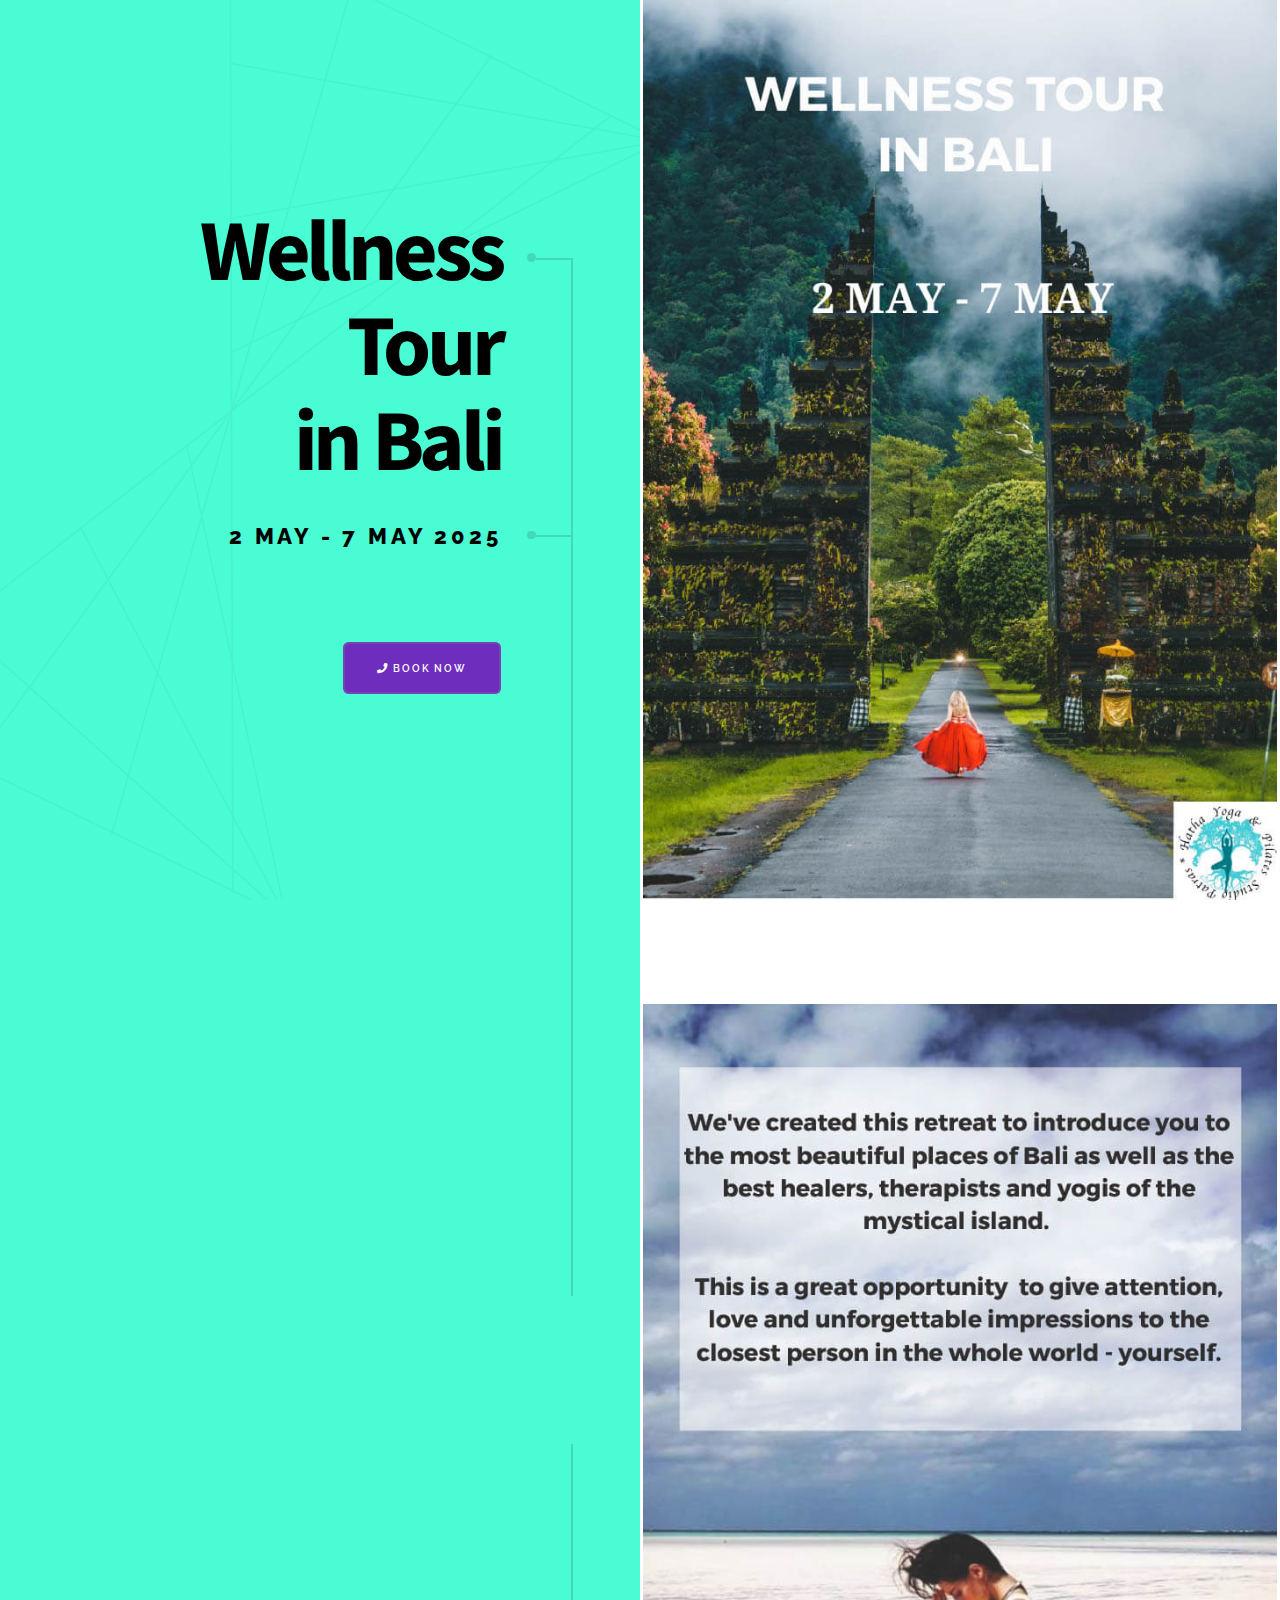
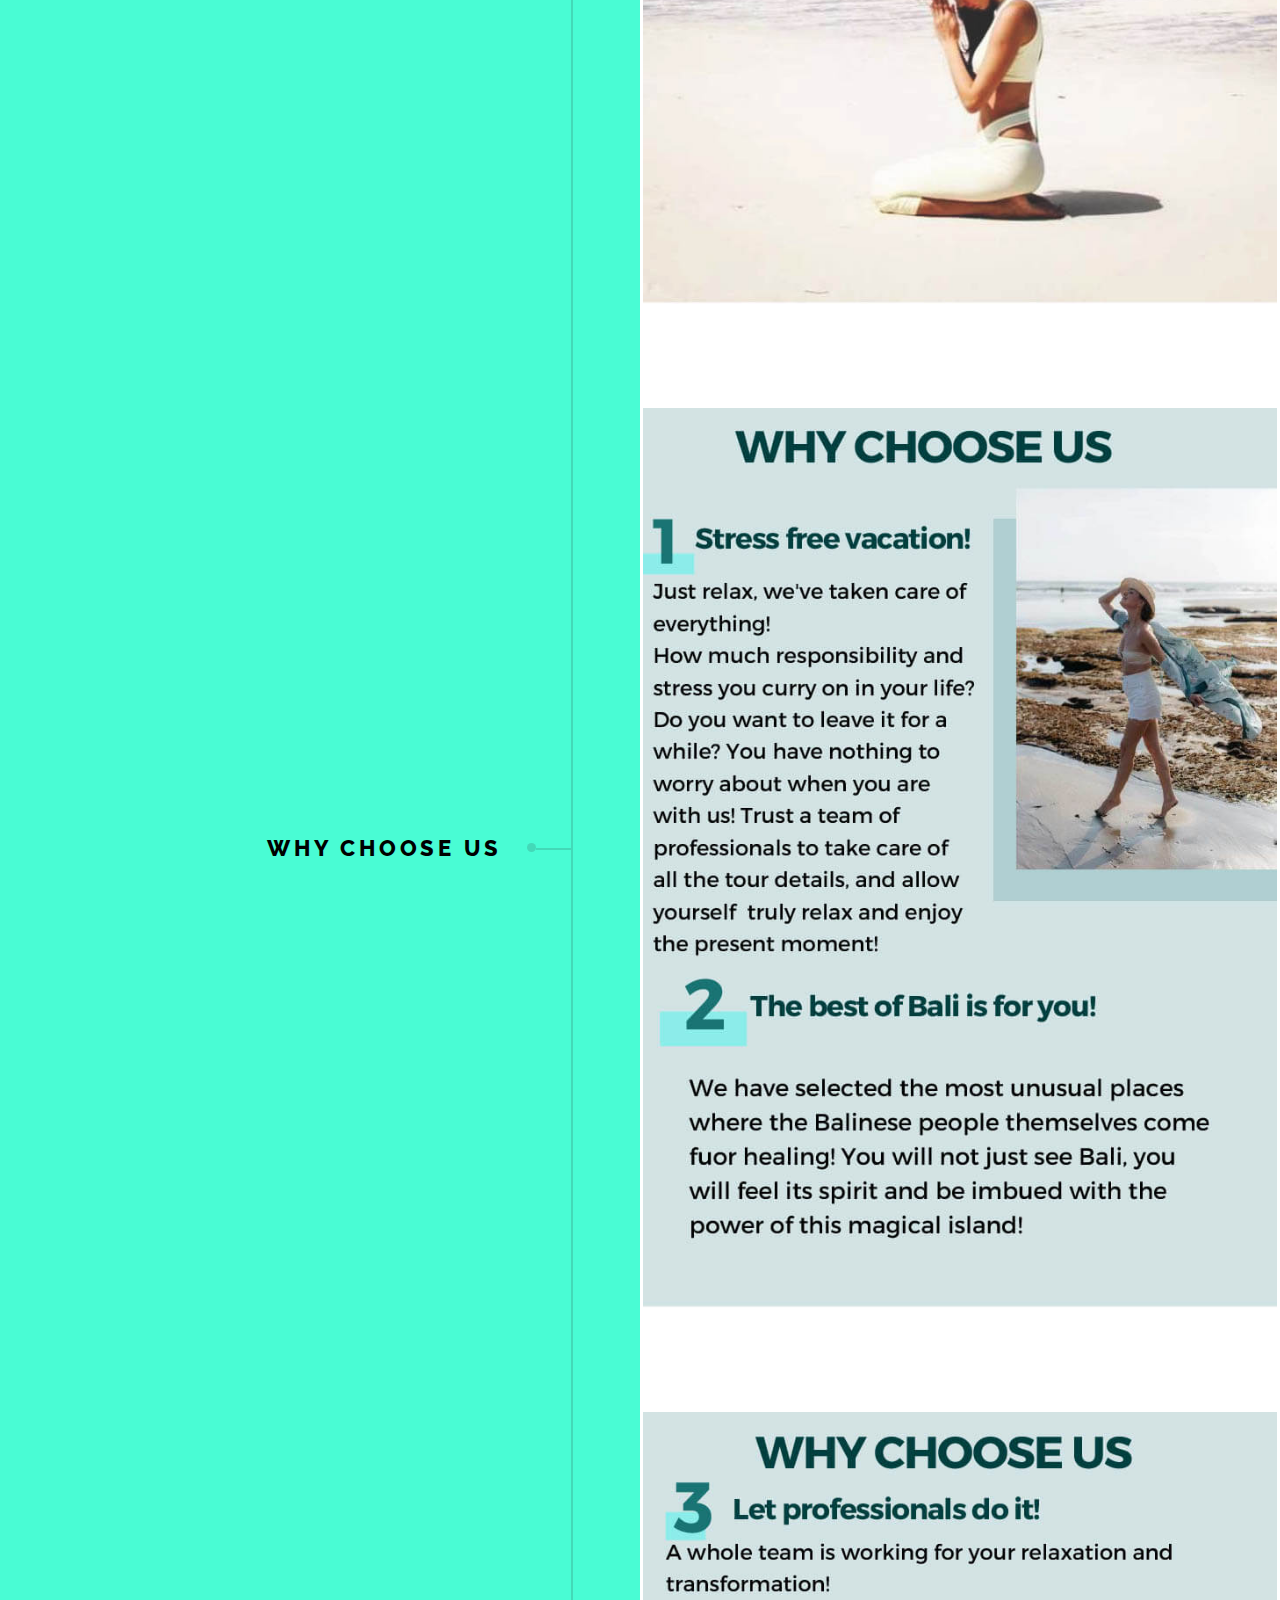
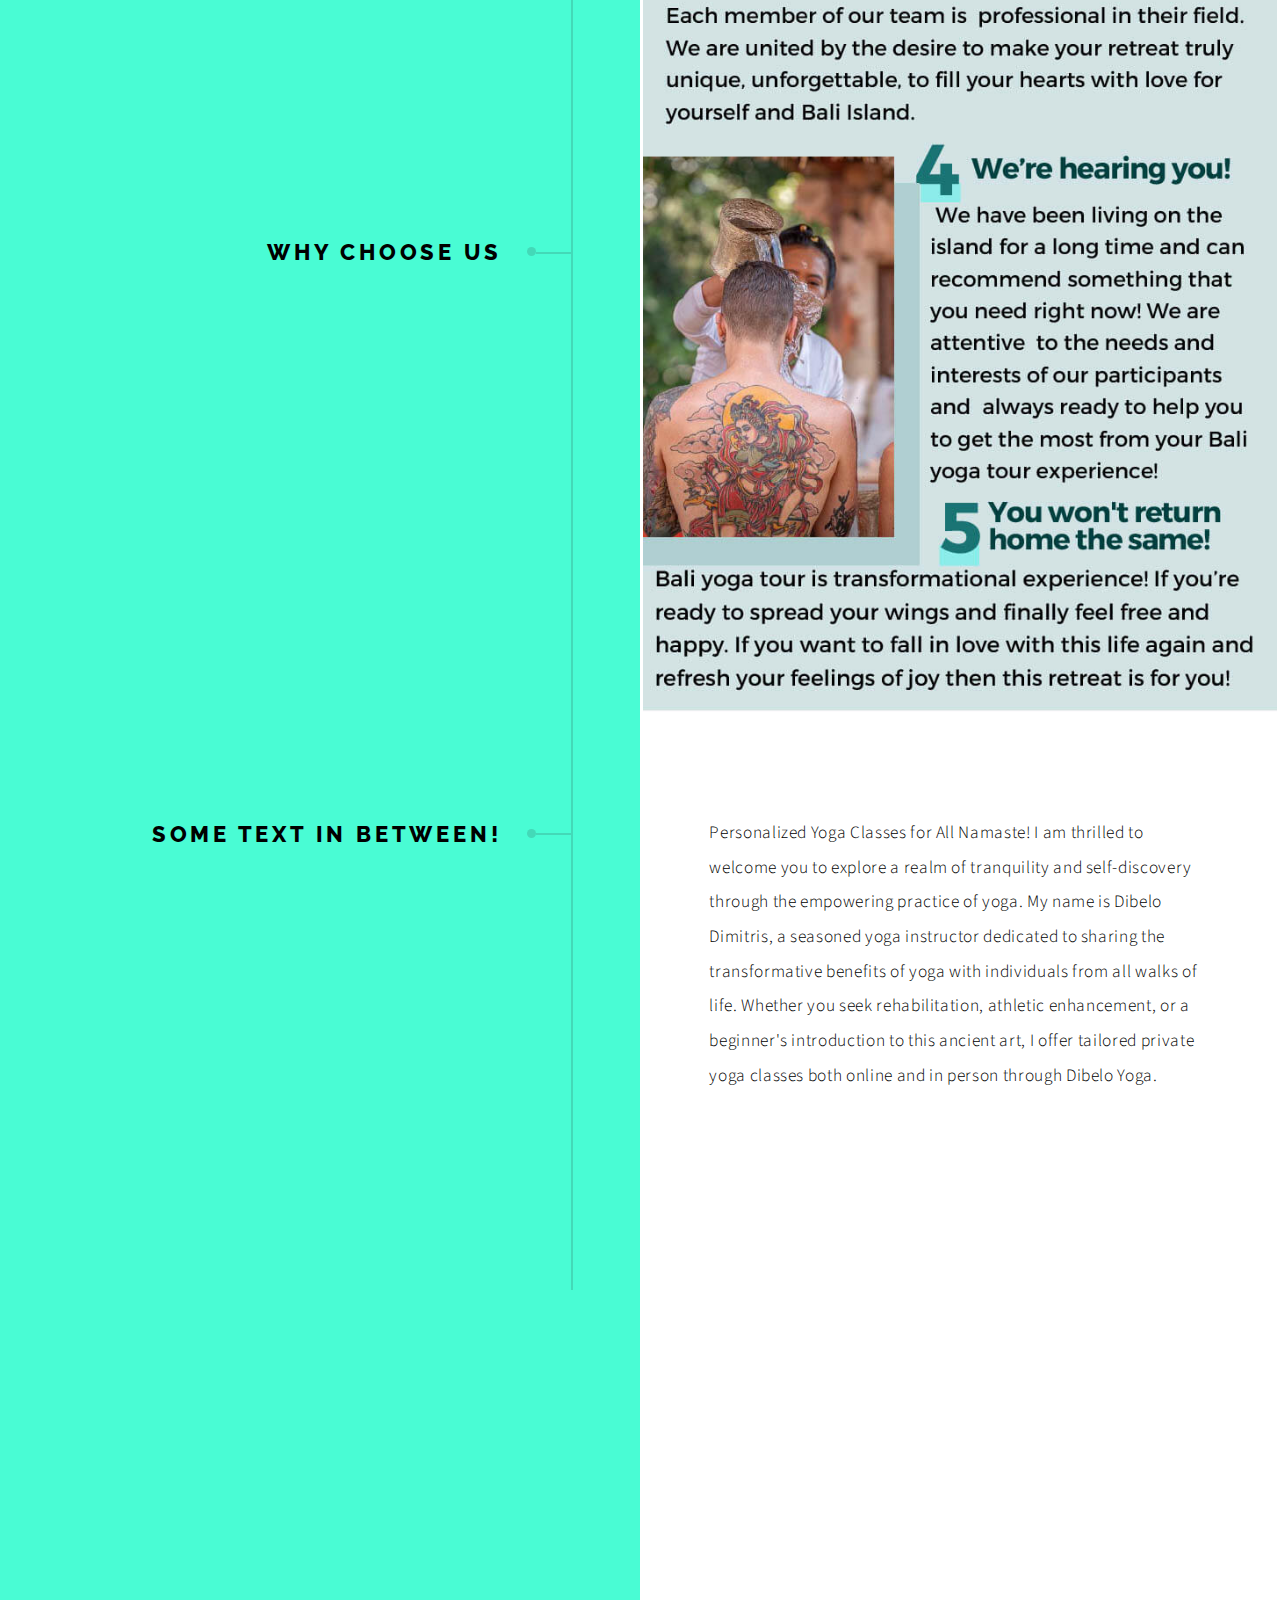
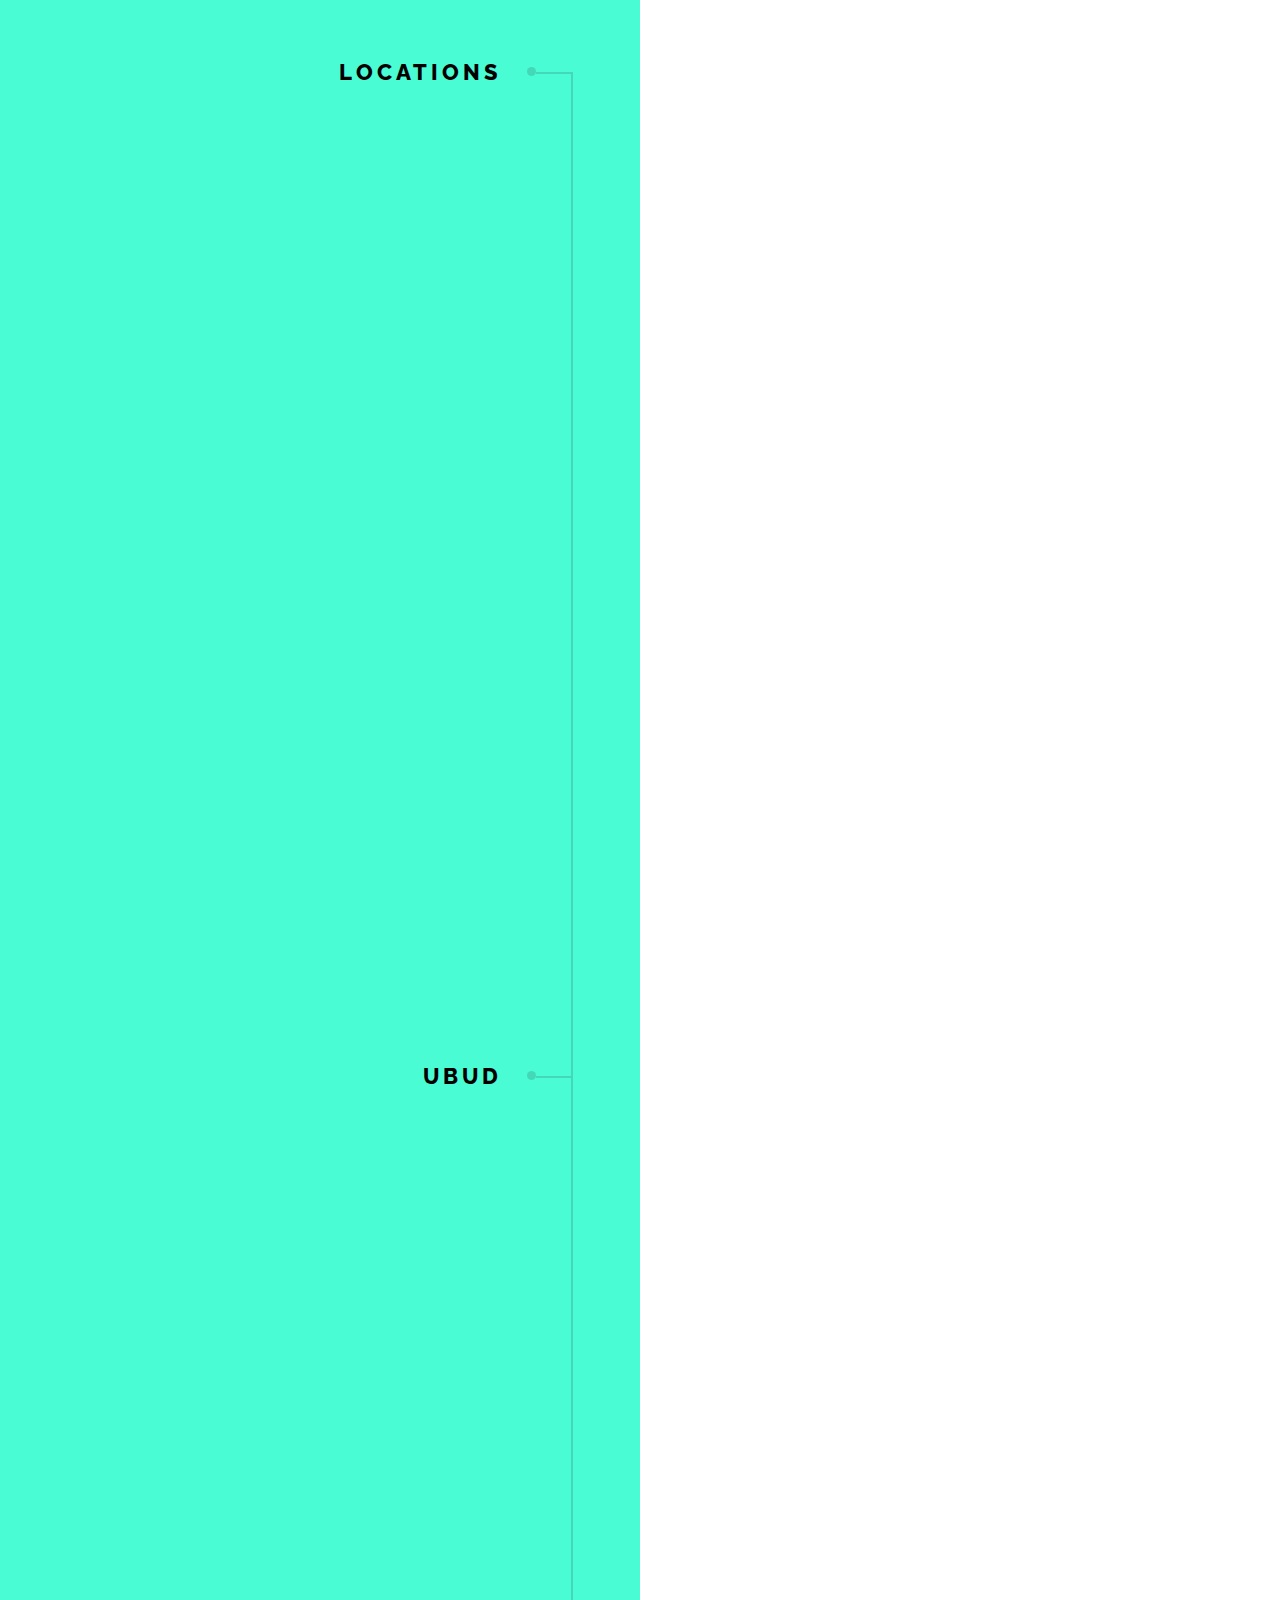
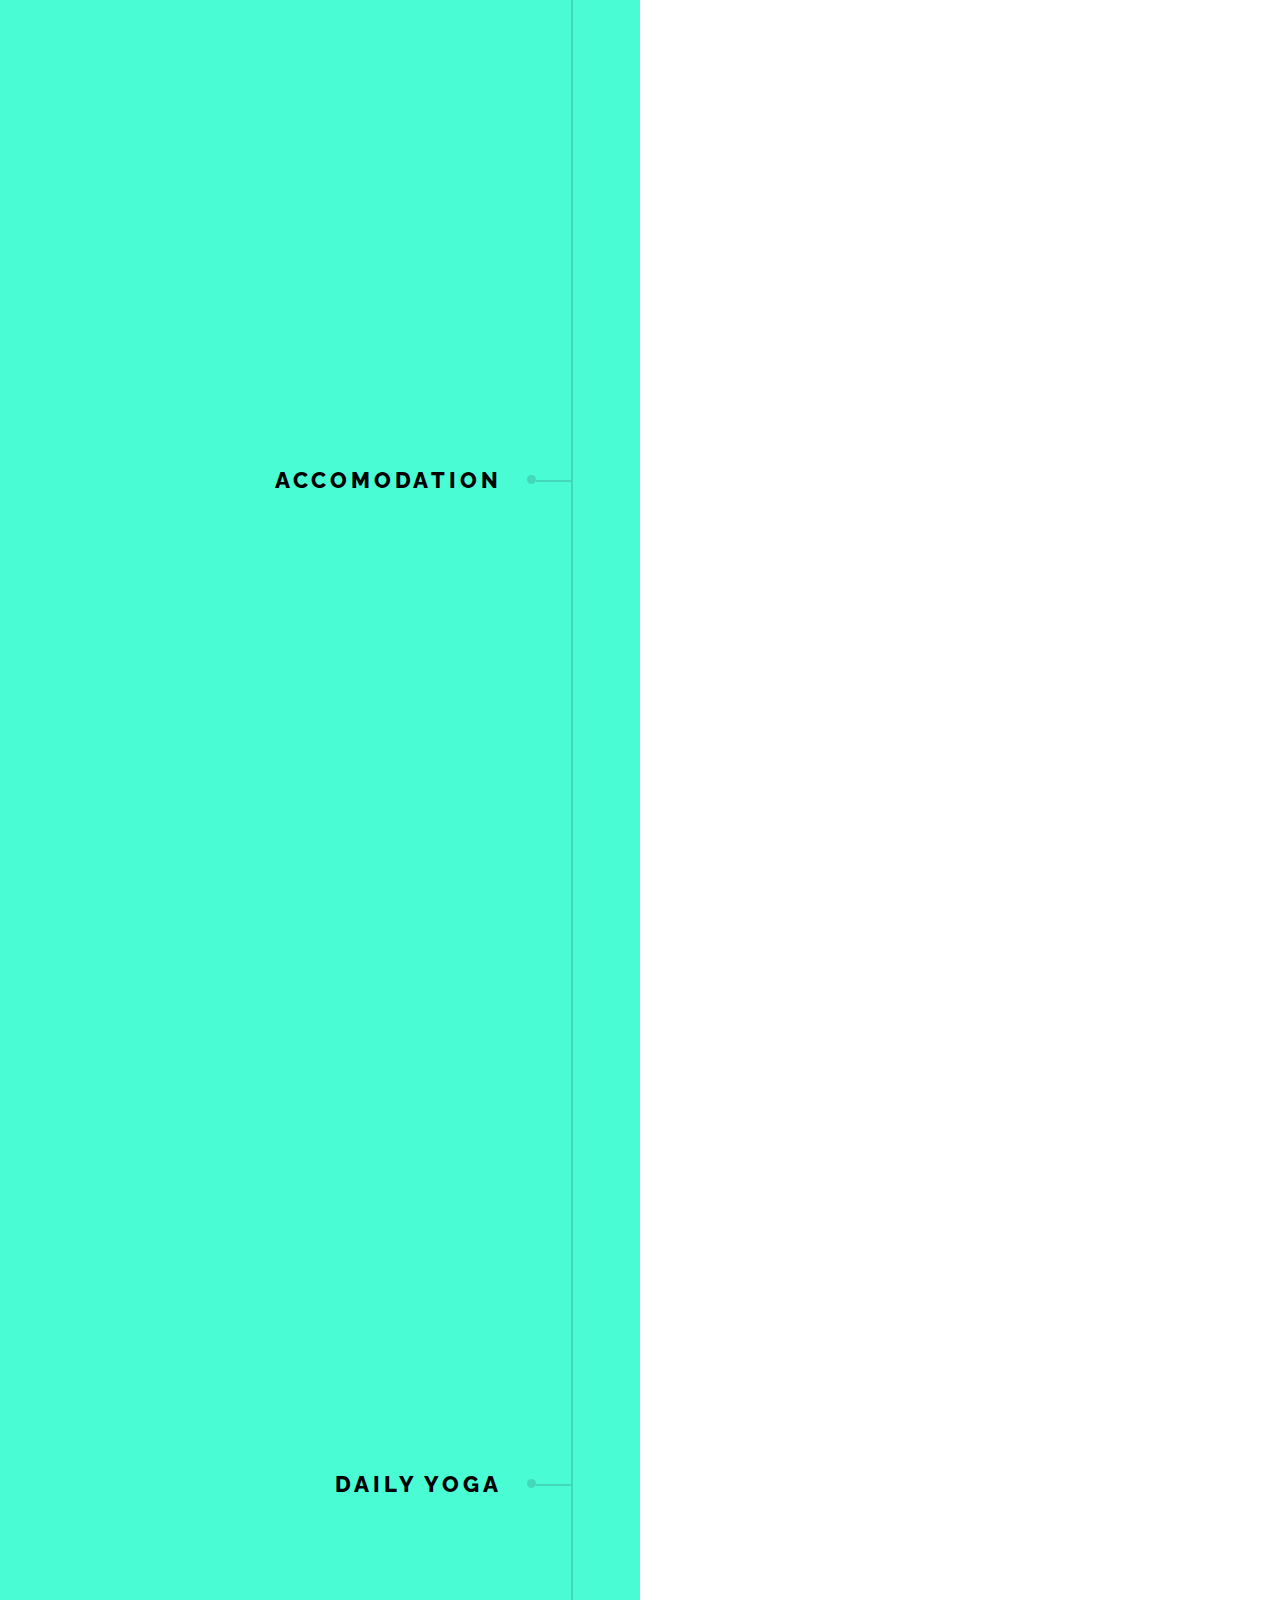
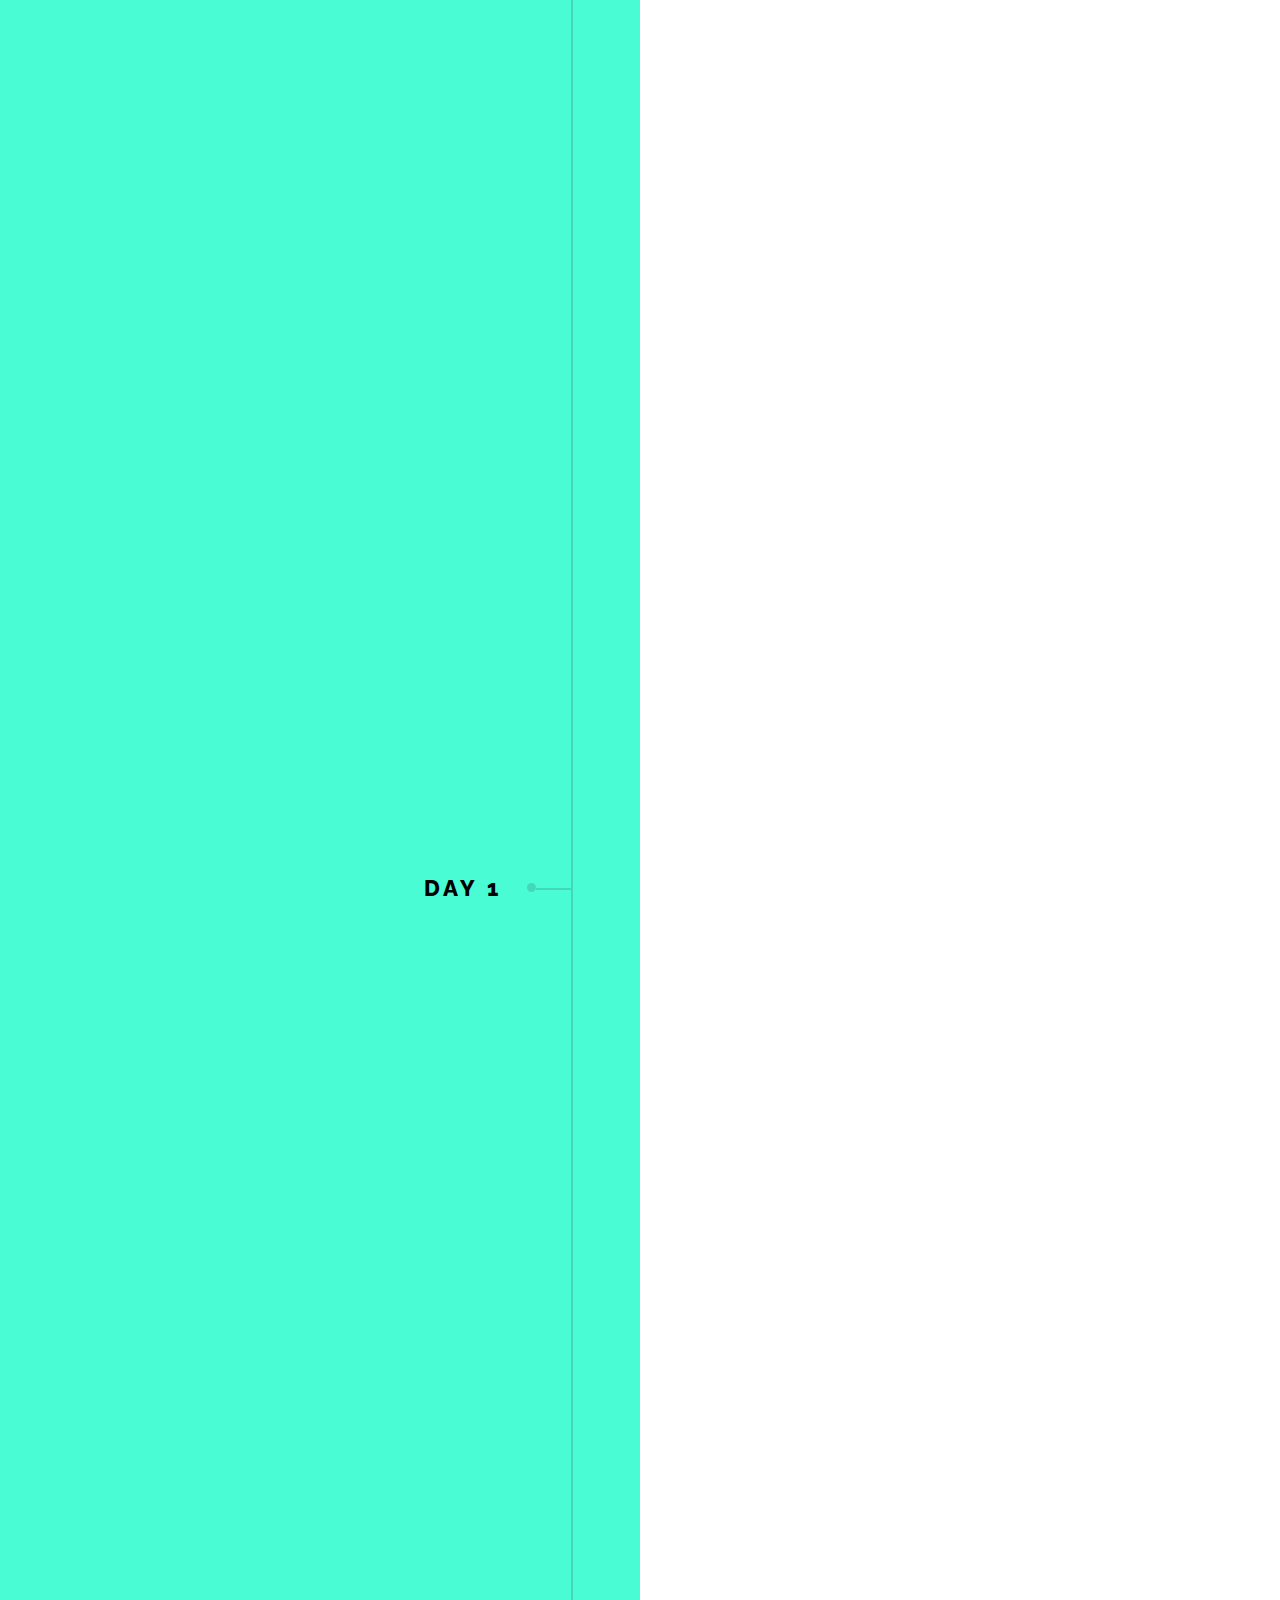
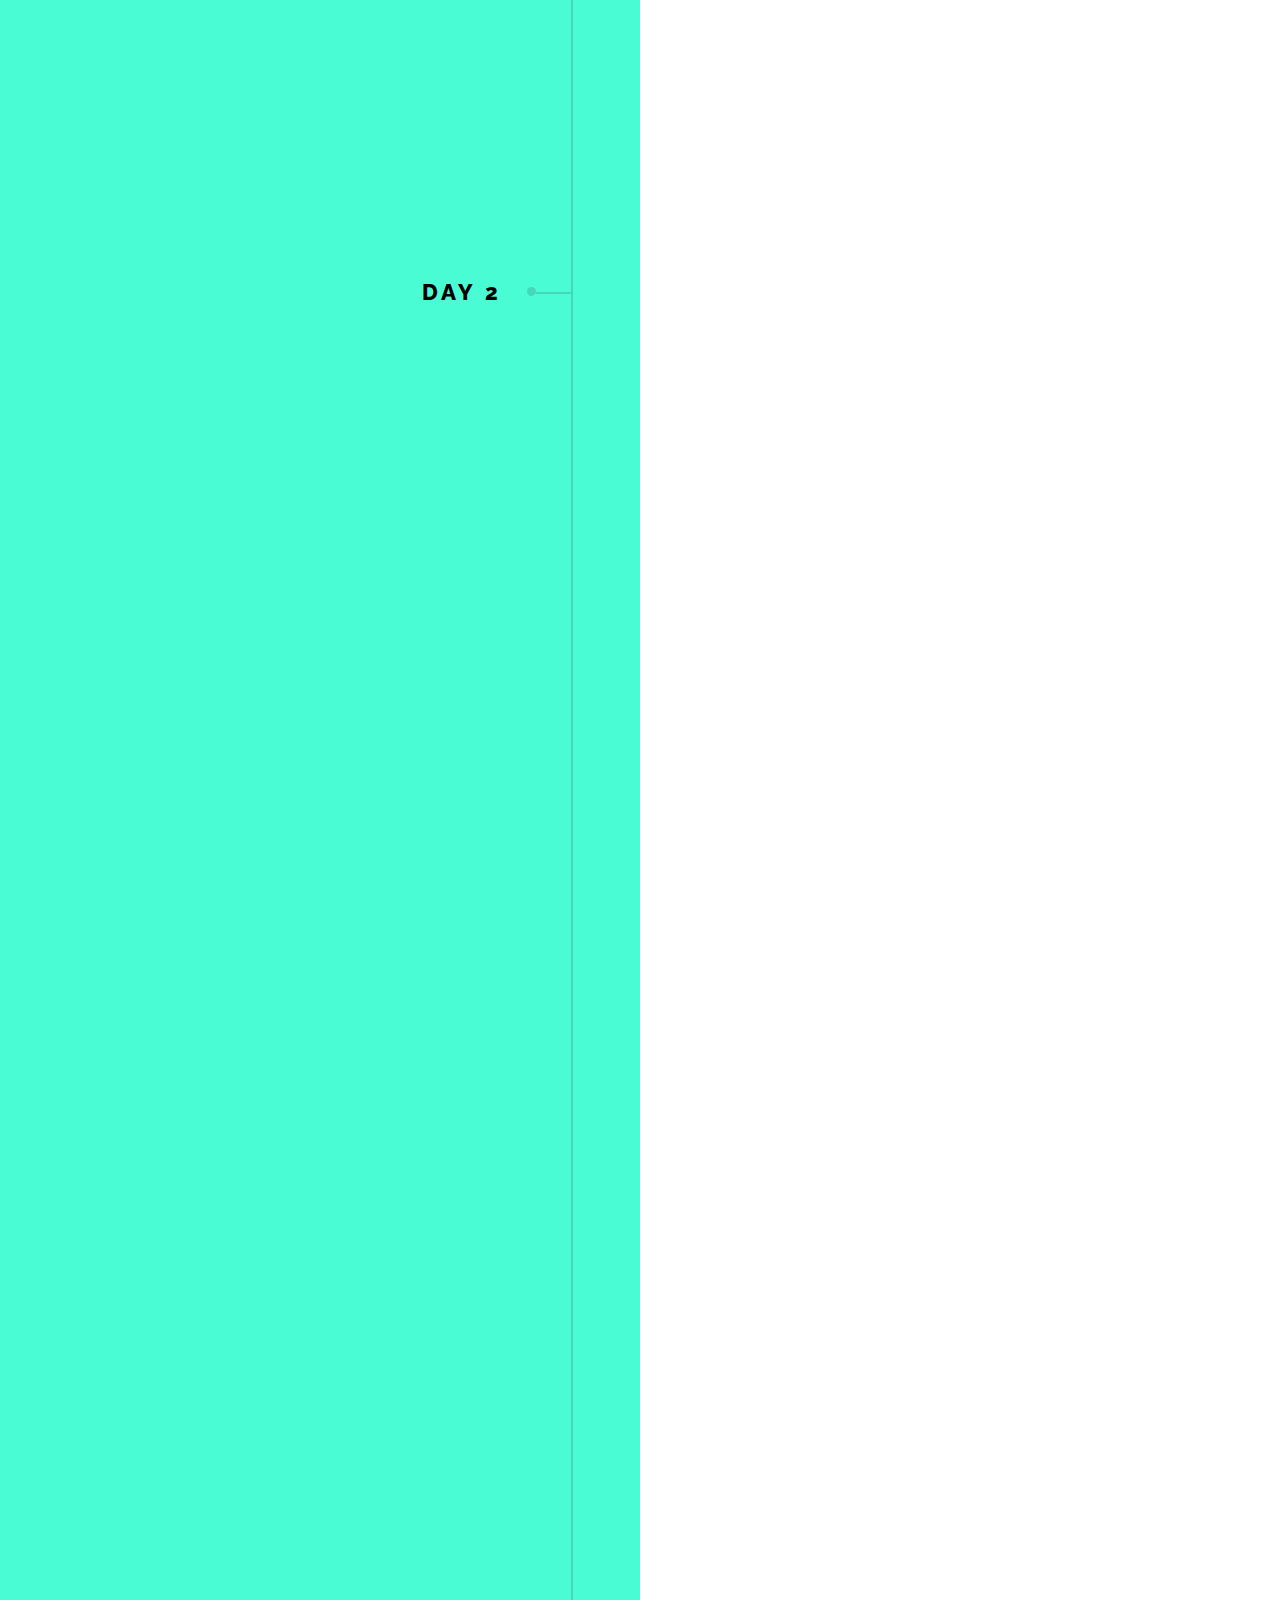
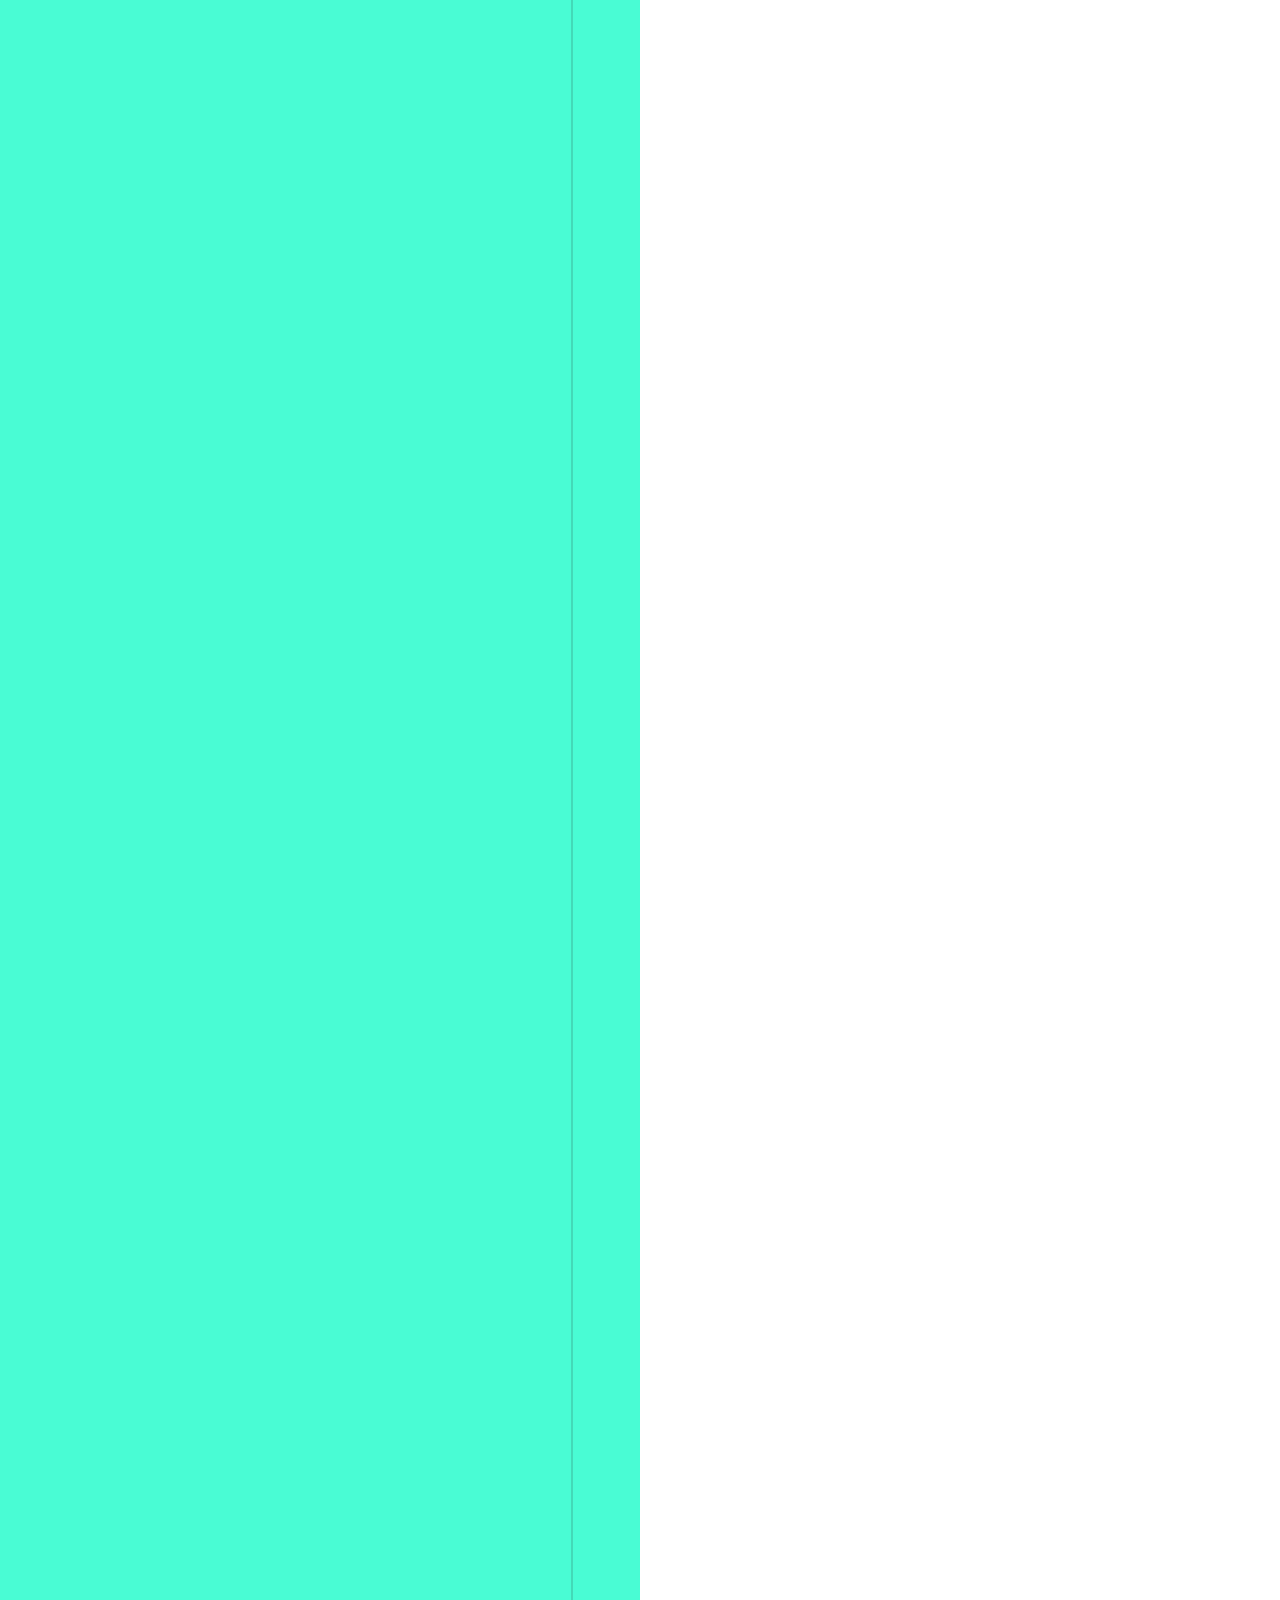
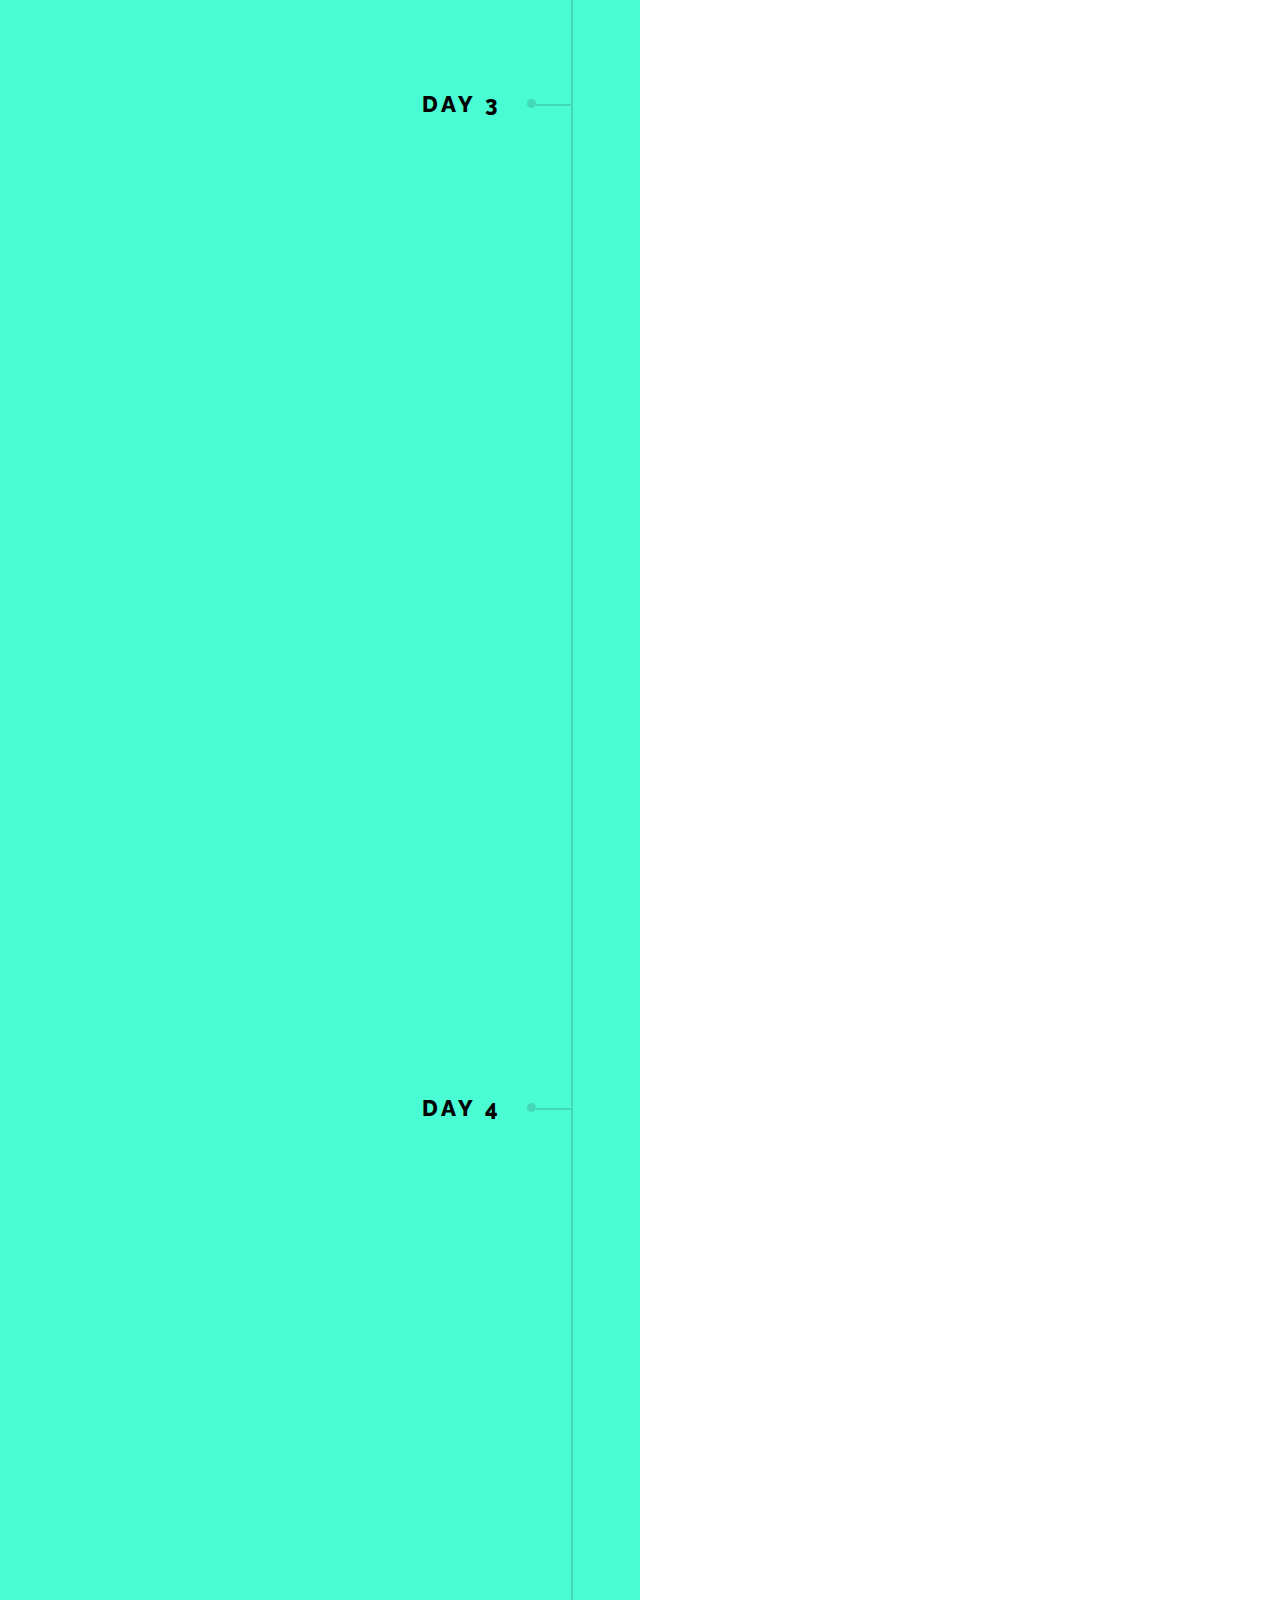
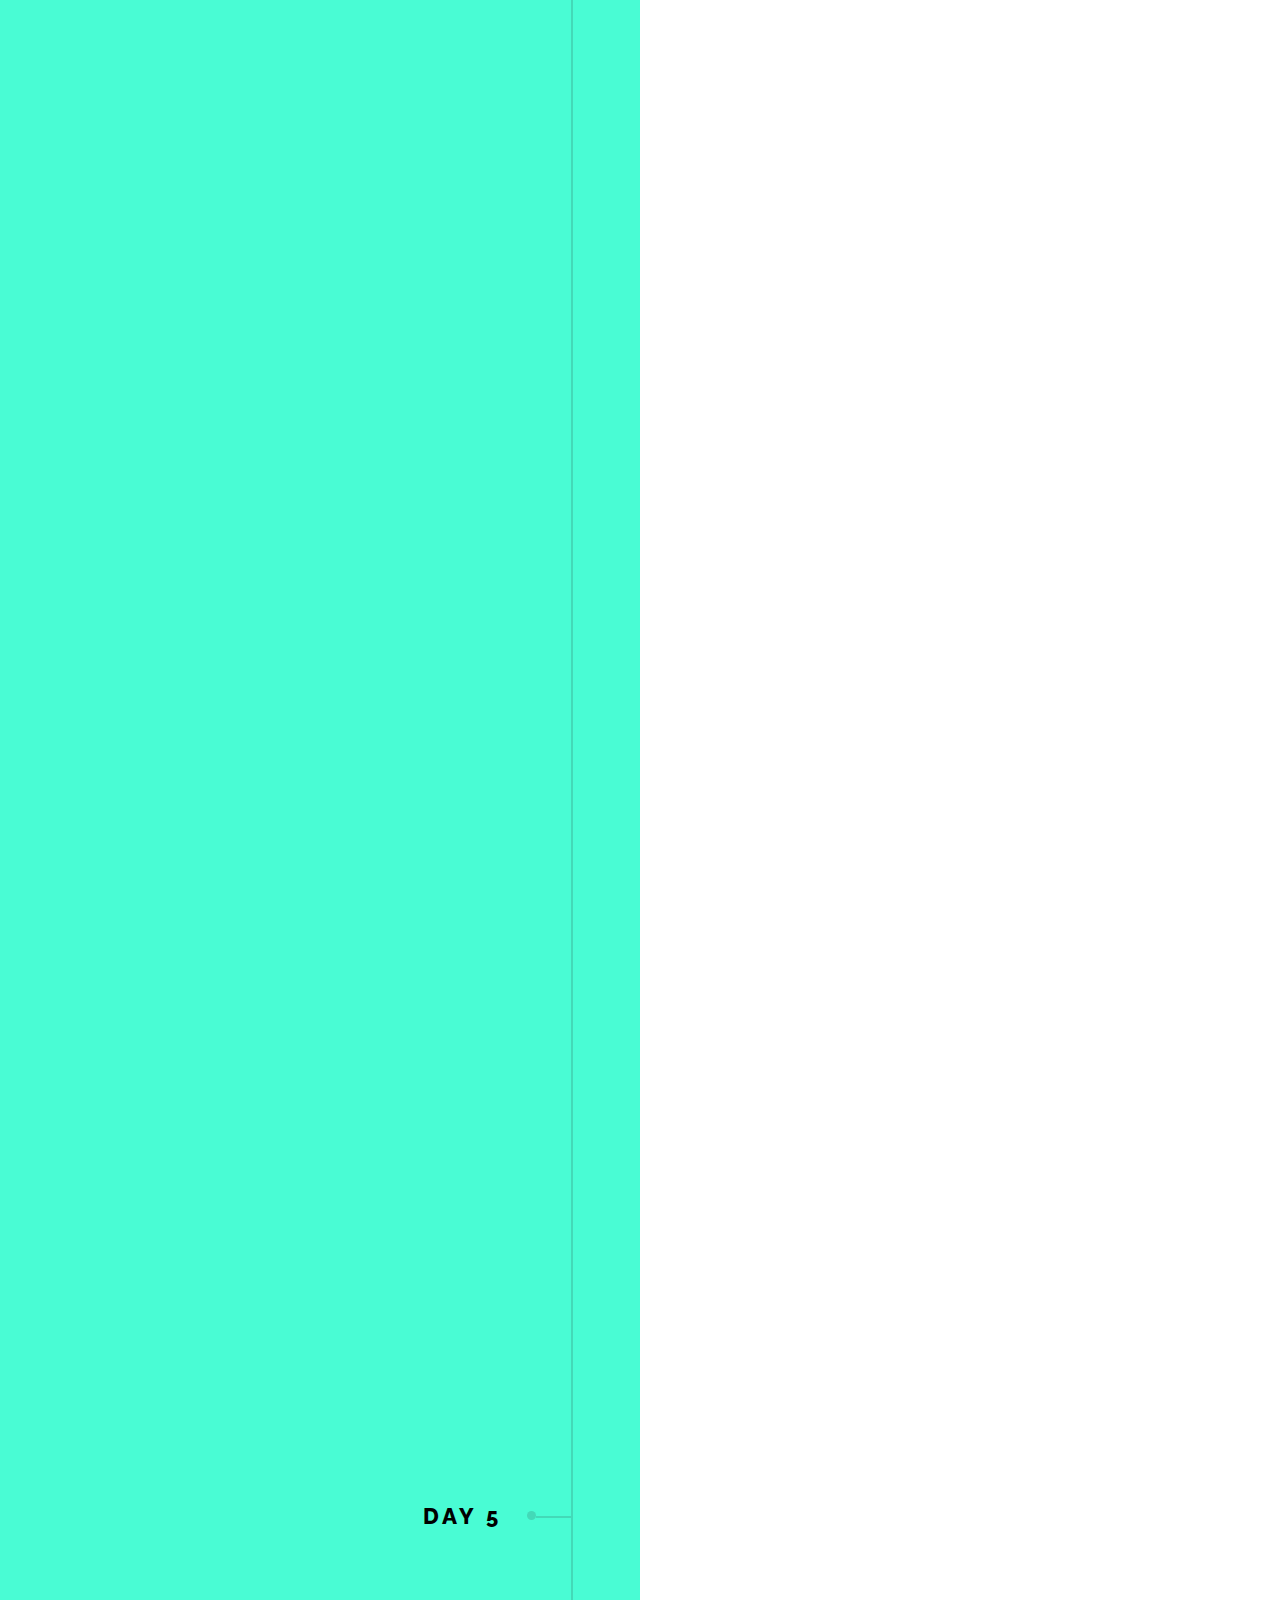
==== commit fbe7bbd4: "Add several fixes" ====
--- a/welness-tour-Bali.html
+++ b/welness-tour-Bali.html
@@ -2,11 +2,12 @@
 <html lang="en">
 
 <head>
-    <title>Wellness Tour in Bali with Dimitris Dibelo</title>
+    <title>Yoga and Wellness in Ubud, Bali (May 2025) with Dibelo Yoga Retreats</title>
     <link rel="icon" href="images/favicon.ico" type="image/png" />
     <meta charset="utf-8" />
     <meta name="viewport" content="width=device-width, initial-scale=1, user-scalable=no" />
-    <meta name="description" content="" />
+    <meta name="description"
+        content="Escape to the serenity of Ubud, Bali, and embark on a transformative yoga and wellness journey with Dibelo Yoga Retreats. Our May 2025 retreat is designed to nourish your mind, body, and soul amidst the beauty of Bali's lush landscapes and rich culture." />
     <link rel="stylesheet" href="assets/css/main.css" />
     <style>
         .image.fill img {
@@ -15,9 +16,10 @@
     </style>
 </head>
 
-<body class="is-preload">
+<body class="is-preload" style="overflow: unset;">
     <!-- Wrapper -->
     <div id="wrapper">
+
         <!-- Intro -->
         <section class="intro">
             <header>
@@ -25,7 +27,7 @@
                 <h2>2 May - 7 May 2025</h2>
                 <ul class="actions">
                     <li>
-                        <a href="#contact" class="button">
+                        <a href="#contact" class="button" style="background-color: #6F2DBD; color: #fff !important;">
                             <span class="icon solid fa-phone"></span>
                             Book now
                         </a>
@@ -40,7 +42,7 @@
 
         <section class="intro">
             <header>
-                <h2>Second slide</h2>
+                <h2 class="no-style">&nbsp;</h2>
             </header>
             <div class="content">
                 <span class="image fill" data-position="center"><img src="images/bali-wellness-tour/slide_2.jpg" alt=""
@@ -150,7 +152,7 @@
 
         <section class="intro">
             <header>
-                <h2>Day 2</h2>
+                <h2 class="no-style">&nbsp;</h2>
             </header>
             <div class="content">
                 <span class="image fill" data-position="center"><img src="images/bali-wellness-tour/slide_11.jpg" alt=""
@@ -160,7 +162,7 @@
 
         <section class="intro">
             <header>
-                <h2>Day 2</h2>
+                <h2 class="no-style">&nbsp;</h2>
             </header>
             <div class="content">
                 <span class="image fill" data-position="center"><img src="images/bali-wellness-tour/slide_12.jpg" alt=""
@@ -190,7 +192,7 @@
 
         <section class="intro">
             <header>
-                <h2>Day 4</h2>
+                <h2 class="no-style">&nbsp;</h2>
             </header>
             <div class="content">
                 <span class="image fill" data-position="center"><img src="images/bali-wellness-tour/slide_15.jpg" alt=""
@@ -220,7 +222,7 @@
 
         <section class="intro">
             <header>
-                <h2>XXXXXXX</h2>
+                <h2 class="no-style">&nbsp;</h2>
             </header>
             <div class="content">
                 <span class="image fill" data-position="center"><img src="images/bali-wellness-tour/slide_18.jpg" alt=""
@@ -230,7 +232,7 @@
 
         <section class="intro">
             <header>
-                <h2>XXXXXXX</h2>
+                <h2 class="no-style">&nbsp;</h2>
             </header>
             <div class="content">
                 <span class="image fill" data-position="center"><img src="images/bali-wellness-tour/slide_19.jpg" alt=""
@@ -280,7 +282,7 @@
 
         <section class="intro">
             <header>
-                <h2>Gallery</h2>
+                <h2 class="no-style">&nbsp;</h2>
             </header>
             <div class="content">
                 <span class="image fill" data-position="center"><img src="images/bali-wellness-tour/slide_24.jpg" alt=""
@@ -318,6 +320,12 @@
                             <a href="https://wa.me/+306936772036">Whatsapp</a>
                         </h3>
                         <a href="tel:00306936772036">+30 6936772036</a>
+                    </li>
+                    <li>
+                        <h3>
+                            Payment methods
+                        </h3>
+                        Paypal / BTC
                     </li>
                     <li>
                         <h3>Elsewhere</h3>
--- a/assets/css/main.css
+++ b/assets/css/main.css
@@ -7,44 +7,130 @@
 	Free for personal and commercial use under the CCA 3.0 license (html5up.net/license)
 */
 
-html, body, div, span, applet, object,
-iframe, h1, h2, h3, h4, h5, h6, p, blockquote,
-pre, a, abbr, acronym, address, big, cite,
-code, del, dfn, em, img, ins, kbd, q, s, samp,
-small, strike, strong, sub, sup, tt, var, b,
-u, i, center, dl, dt, dd, ol, ul, li, fieldset,
-form, label, legend, table, caption, tbody,
-tfoot, thead, tr, th, td, article, aside,
-canvas, details, embed, figure, figcaption,
-footer, header, hgroup, menu, nav, output, ruby,
-section, summary, time, mark, audio, video {
+html,
+body,
+div,
+span,
+applet,
+object,
+iframe,
+h1,
+h2,
+h3,
+h4,
+h5,
+h6,
+p,
+blockquote,
+pre,
+a,
+abbr,
+acronym,
+address,
+big,
+cite,
+code,
+del,
+dfn,
+em,
+img,
+ins,
+kbd,
+q,
+s,
+samp,
+small,
+strike,
+strong,
+sub,
+sup,
+tt,
+var,
+b,
+u,
+i,
+center,
+dl,
+dt,
+dd,
+ol,
+ul,
+li,
+fieldset,
+form,
+label,
+legend,
+table,
+caption,
+tbody,
+tfoot,
+thead,
+tr,
+th,
+td,
+article,
+aside,
+canvas,
+details,
+embed,
+figure,
+figcaption,
+footer,
+header,
+hgroup,
+menu,
+nav,
+output,
+ruby,
+section,
+summary,
+time,
+mark,
+audio,
+video {
 	margin: 0;
 	padding: 0;
 	border: 0;
 	font-size: 100%;
 	font: inherit;
-	vertical-align: baseline;}
-
-article, aside, details, figcaption, figure,
-footer, header, hgroup, menu, nav, section {
-	display: block;}
+	vertical-align: baseline;
+}
+
+article,
+aside,
+details,
+figcaption,
+figure,
+footer,
+header,
+hgroup,
+menu,
+nav,
+section {
+	display: block;
+}
 
 body {
 	line-height: 1;
 }
 
-ol, ul {
+ol,
+ul {
 	list-style: none;
 }
 
-blockquote, q {
+blockquote,
+q {
 	quotes: none;
 }
 
-	blockquote:before, blockquote:after, q:before, q:after {
-		content: '';
-		content: none;
-	}
+blockquote:before,
+blockquote:after,
+q:before,
+q:after {
+	content: '';
+	content: none;
+}
 
 table {
 	border-collapse: collapse;
@@ -65,7 +151,9 @@
 	padding: 0;
 }
 
-input, select, textarea {
+input,
+select,
+textarea {
 	-moz-appearance: none;
 	-webkit-appearance: none;
 	-ms-appearance: none;
@@ -74,289 +162,552 @@
 
 /* Basic */
 
-	@-ms-viewport {
-		width: device-width;
-	}
-
+@-ms-viewport {
+	width: device-width;
+}
+
+body {
+	-ms-overflow-style: scrollbar;
+}
+
+@media screen and (max-width: 480px) {
+
+	html,
 	body {
-		-ms-overflow-style: scrollbar;
-	}
-
-	@media screen and (max-width: 480px) {
-
-		html, body {
-			min-width: 320px;
-		}
-
-	}
+		min-width: 320px;
+	}
+
+}
+
+html {
+	box-sizing: border-box;
+}
+
+*,
+*:before,
+*:after {
+	box-sizing: inherit;
+}
+
+html {
+	overflow-x: hidden;
+}
+
+body {
+	background: #ffffff;
+	overflow-x: hidden;
+}
+
+body.is-preload *,
+body.is-preload *:before,
+body.is-preload *:after {
+	-moz-animation: none !important;
+	-webkit-animation: none !important;
+	-ms-animation: none !important;
+	animation: none !important;
+	-moz-transition: none !important;
+	-webkit-transition: none !important;
+	-ms-transition: none !important;
+	transition: none !important;
+}
+
+/* Typography */
+
+html {
+	font-size: 18pt;
+}
+
+@media screen and (max-width: 1920px) {
 
 	html {
-		box-sizing: border-box;
-	}
-
-	*, *:before, *:after {
-		box-sizing: inherit;
-	}
+		font-size: 13pt;
+	}
+
+}
+
+@media screen and (max-width: 1152px) {
 
 	html {
-		overflow-x: hidden;
-	}
-
-	body {
-		background: #ffffff;
-		overflow-x: hidden;
-	}
-
-		body.is-preload *, body.is-preload *:before, body.is-preload *:after {
-			-moz-animation: none !important;
-			-webkit-animation: none !important;
-			-ms-animation: none !important;
-			animation: none !important;
-			-moz-transition: none !important;
-			-webkit-transition: none !important;
-			-ms-transition: none !important;
-			transition: none !important;
-		}
-
-/* Typography */
+		font-size: 14pt;
+	}
+
+}
+
+@media screen and (max-width: 736px) {
 
 	html {
-		font-size: 18pt;
-	}
-
-		@media screen and (max-width: 1920px) {
-
-			html {
-				font-size: 13pt;
-			}
-
-		}
-
-		@media screen and (max-width: 1152px) {
-
-			html {
-				font-size: 14pt;
-			}
-
-		}
-
-		@media screen and (max-width: 736px) {
-
-			html {
-				font-size: 12pt;
-			}
-
-		}
-
-		@media screen and (max-width: 480px) {
-
-			html {
-				font-size: 11pt;
-			}
-
-		}
-
-	body {
-		background-color: #ffffff;
-		color: #000000;
-	}
-
-	body, input, select, textarea {
-		color: #000000;
-		font-family: "Source Sans Pro", Helvetica, sans-serif;
-		font-size: 1rem;
-		font-weight: 300;
-		letter-spacing: 0.0375em;
-		line-height: 2;
-	}
-
-	a {
-		-moz-transition: border-bottom-color 0.25s ease-in-out;
-		-webkit-transition: border-bottom-color 0.25s ease-in-out;
-		-ms-transition: border-bottom-color 0.25s ease-in-out;
-		transition: border-bottom-color 0.25s ease-in-out;
-		text-decoration: none;
-		color: #000000;
-		border-bottom: dotted 1px;
-	}
-
-		a:hover {
-			text-decoration: none;
-			border-bottom-color: transparent;
-		}
-
-	strong, b {
-		font-weight: 600;
-		color: #000000;
-	}
-
-	em, i {
-		font-style: italic;
-	}
-
-	p {
-		margin: 0 0 2rem 0;
-	}
-
-	h1, h2, h3, h4, h5, h6 {
-		color: #000000;
-		font-family: "Raleway", Helvetica, sans-serif;
-		font-weight: 600;
-		letter-spacing: 0.175em;
-		line-height: 1.75;
-		margin: 0 0 1.5rem 0;
-		text-transform: uppercase;
-	}
-
-		h1 a, h2 a, h3 a, h4 a, h5 a, h6 a {
-			color: inherit;
-			text-decoration: none;
-		}
+		font-size: 12pt;
+	}
+
+}
+
+@media screen and (max-width: 480px) {
+
+	html {
+		font-size: 11pt;
+	}
+
+}
+
+body {
+	background-color: #ffffff;
+	color: #000000;
+}
+
+body,
+input,
+select,
+textarea {
+	color: #000000;
+	font-family: "Source Sans Pro", Helvetica, sans-serif;
+	font-size: 1rem;
+	font-weight: 300;
+	letter-spacing: 0.0375em;
+	line-height: 2;
+}
+
+a {
+	-moz-transition: border-bottom-color 0.25s ease-in-out;
+	-webkit-transition: border-bottom-color 0.25s ease-in-out;
+	-ms-transition: border-bottom-color 0.25s ease-in-out;
+	transition: border-bottom-color 0.25s ease-in-out;
+	text-decoration: none;
+	color: #000000;
+	border-bottom: dotted 1px;
+}
+
+a:hover {
+	text-decoration: none;
+	border-bottom-color: transparent;
+}
+
+strong,
+b {
+	font-weight: 600;
+	color: #000000;
+}
+
+em,
+i {
+	font-style: italic;
+}
+
+p {
+	margin: 0 0 2rem 0;
+}
+
+h1,
+h2,
+h3,
+h4,
+h5,
+h6 {
+	color: #000000;
+	font-family: "Raleway", Helvetica, sans-serif;
+	font-weight: 600;
+	letter-spacing: 0.175em;
+	line-height: 1.75;
+	margin: 0 0 1.5rem 0;
+	text-transform: uppercase;
+}
+
+h1 a,
+h2 a,
+h3 a,
+h4 a,
+h5 a,
+h6 a {
+	color: inherit;
+	text-decoration: none;
+}
+
+h1 {
+	font-family: "Source Sans Pro", Helvetica, sans-serif;
+	font-size: 5rem;
+	font-weight: 700;
+	letter-spacing: -0.05em;
+	line-height: 1.1;
+	margin: 0 0 1.5rem 0;
+	text-transform: none;
+}
+
+h2 {
+	font-size: 1.25rem;
+	font-weight: 800;
+	margin: 0 0 2rem 0;
+}
+
+h3 {
+	font-size: 0.875rem;
+}
+
+h4 {
+	font-size: 0.875rem;
+}
+
+h5 {
+	font-size: 0.75rem;
+}
+
+h6 {
+	font-size: 0.625rem;
+}
+
+@media screen and (max-width: 736px) {
 
 	h1 {
-		font-family: "Source Sans Pro", Helvetica, sans-serif;
-		font-size: 5rem;
-		font-weight: 700;
-		letter-spacing: -0.05em;
+		font-size: 4.5rem;
 		line-height: 1.1;
-		margin: 0 0 1.5rem 0;
-		text-transform: none;
 	}
 
 	h2 {
 		font-size: 1.25rem;
-		font-weight: 800;
-		margin: 0 0 2rem 0;
+		line-height: 1.7;
 	}
 
 	h3 {
-		font-size: 0.875rem;
+		font-size: 0.9rem;
 	}
 
 	h4 {
-		font-size: 0.875rem;
+		font-size: 0.75rem;
 	}
 
 	h5 {
-		font-size: 0.75rem;
-	}
-
-	h6 {
-		font-size: 0.625rem;
-	}
-
-	@media screen and (max-width: 736px) {
-
-		h1 {
-			font-size: 4.5rem;
-			line-height: 1.1;
-		}
-
-		h2 {
-			font-size: 1.25rem;
-			line-height: 1.7;
-		}
-
-		h3 {
-			font-size: 0.9rem;
-		}
-
-		h4 {
-			font-size: 0.75rem;
-		}
-
-		h5 {
-			font-size: 0.675rem;
-		}
-
-	}
-
-	@media screen and (max-width: 360px) {
-
-		h1 {
-			font-size: 3.75rem;
-		}
-
-		h2 {
-			font-size: 1.125rem;
-		}
-
-		h3 {
-			font-size: 0.8rem;
-		}
-
-		h4 {
-			font-size: 0.675rem;
-		}
-
-		h5 {
-			font-size: 0.675rem;
-		}
-
-	}
-
-	sub {
+		font-size: 0.675rem;
+	}
+
+}
+
+@media screen and (max-width: 360px) {
+
+	h1 {
+		font-size: 3.75rem;
+	}
+
+	h2 {
+		font-size: 1.125rem;
+	}
+
+	h3 {
 		font-size: 0.8rem;
-		position: relative;
-		top: 0.5rem;
-	}
-
-	sup {
-		font-size: 0.8rem;
-		position: relative;
-		top: -0.5rem;
-	}
-
-	blockquote {
-		border-left: solid 0.5rem rgba(144, 144, 144, 0.25);
-		font-style: italic;
-		margin: 0 0 2rem 0;
-		padding: 1rem 0 1rem 2rem;
-	}
-
-	code {
-		background: rgba(144, 144, 144, 0.1);
-		border-radius: 0.325rem;
-		font-family: "Courier New", monospace;
-		font-size: 0.9rem;
-		margin: 0 0.25rem;
-		padding: 0.25rem 0.65rem;
-	}
-
-	pre {
-		-webkit-overflow-scrolling: touch;
-		font-family: "Courier New", monospace;
-		font-size: 0.9rem;
-		margin: 0 0 2rem 0;
-		width: 100%;
-	}
-
-		pre code {
-			display: block;
-			line-height: 1.75;
-			padding: 1rem 1.5rem;
-			overflow-x: auto;
-		}
-
-	hr {
-		border: 0;
-		border-bottom: solid 2px rgba(144, 144, 144, 0.25);
+	}
+
+	h4 {
+		font-size: 0.675rem;
+	}
+
+	h5 {
+		font-size: 0.675rem;
+	}
+
+}
+
+sub {
+	font-size: 0.8rem;
+	position: relative;
+	top: 0.5rem;
+}
+
+sup {
+	font-size: 0.8rem;
+	position: relative;
+	top: -0.5rem;
+}
+
+blockquote {
+	border-left: solid 0.5rem rgba(144, 144, 144, 0.25);
+	font-style: italic;
+	margin: 0 0 2rem 0;
+	padding: 1rem 0 1rem 2rem;
+}
+
+code {
+	background: rgba(144, 144, 144, 0.1);
+	border-radius: 0.325rem;
+	font-family: "Courier New", monospace;
+	font-size: 0.9rem;
+	margin: 0 0.25rem;
+	padding: 0.25rem 0.65rem;
+}
+
+pre {
+	-webkit-overflow-scrolling: touch;
+	font-family: "Courier New", monospace;
+	font-size: 0.9rem;
+	margin: 0 0 2rem 0;
+	width: 100%;
+}
+
+pre code {
+	display: block;
+	line-height: 1.75;
+	padding: 1rem 1.5rem;
+	overflow-x: auto;
+}
+
+hr {
+	border: 0;
+	border-bottom: solid 2px rgba(144, 144, 144, 0.25);
+	margin: 3rem 0;
+}
+
+hr.major {
+	margin: 5rem 0;
+}
+
+@media screen and (max-width: 736px) {
+
+	hr.major {
 		margin: 3rem 0;
 	}
 
-		hr.major {
-			margin: 5rem 0;
-		}
-
-		@media screen and (max-width: 736px) {
-
-			hr.major {
-				margin: 3rem 0;
-			}
-
-		}
+}
 
 /* Row */
+
+.row {
+	display: flex;
+	flex-wrap: wrap;
+	box-sizing: border-box;
+	align-items: stretch;
+}
+
+.row>* {
+	box-sizing: border-box;
+}
+
+.row.gtr-uniform>*> :last-child {
+	margin-bottom: 0;
+}
+
+.row.aln-left {
+	justify-content: flex-start;
+}
+
+.row.aln-center {
+	justify-content: center;
+}
+
+.row.aln-right {
+	justify-content: flex-end;
+}
+
+.row.aln-top {
+	align-items: flex-start;
+}
+
+.row.aln-middle {
+	align-items: center;
+}
+
+.row.aln-bottom {
+	align-items: flex-end;
+}
+
+.row>.imp {
+	order: -1;
+}
+
+.row>.col-1 {
+	width: 8.33333%;
+}
+
+.row>.off-1 {
+	margin-left: 8.33333%;
+}
+
+.row>.col-2 {
+	width: 16.66667%;
+}
+
+.row>.off-2 {
+	margin-left: 16.66667%;
+}
+
+.row>.col-3 {
+	width: 25%;
+}
+
+.row>.off-3 {
+	margin-left: 25%;
+}
+
+.row>.col-4 {
+	width: 33.33333%;
+}
+
+.row>.off-4 {
+	margin-left: 33.33333%;
+}
+
+.row>.col-5 {
+	width: 41.66667%;
+}
+
+.row>.off-5 {
+	margin-left: 41.66667%;
+}
+
+.row>.col-6 {
+	width: 50%;
+}
+
+.row>.off-6 {
+	margin-left: 50%;
+}
+
+.row>.col-7 {
+	width: 58.33333%;
+}
+
+.row>.off-7 {
+	margin-left: 58.33333%;
+}
+
+.row>.col-8 {
+	width: 66.66667%;
+}
+
+.row>.off-8 {
+	margin-left: 66.66667%;
+}
+
+.row>.col-9 {
+	width: 75%;
+}
+
+.row>.off-9 {
+	margin-left: 75%;
+}
+
+.row>.col-10 {
+	width: 83.33333%;
+}
+
+.row>.off-10 {
+	margin-left: 83.33333%;
+}
+
+.row>.col-11 {
+	width: 91.66667%;
+}
+
+.row>.off-11 {
+	margin-left: 91.66667%;
+}
+
+.row>.col-12 {
+	width: 100%;
+}
+
+.row>.off-12 {
+	margin-left: 100%;
+}
+
+.row.gtr-0 {
+	margin-top: 0;
+	margin-left: 0rem;
+}
+
+.row.gtr-0>* {
+	padding: 0 0 0 0rem;
+}
+
+.row.gtr-0.gtr-uniform {
+	margin-top: 0rem;
+}
+
+.row.gtr-0.gtr-uniform>* {
+	padding-top: 0rem;
+}
+
+.row.gtr-25 {
+	margin-top: 0;
+	margin-left: -0.5rem;
+}
+
+.row.gtr-25>* {
+	padding: 0 0 0 0.5rem;
+}
+
+.row.gtr-25.gtr-uniform {
+	margin-top: -0.5rem;
+}
+
+.row.gtr-25.gtr-uniform>* {
+	padding-top: 0.5rem;
+}
+
+.row.gtr-50 {
+	margin-top: 0;
+	margin-left: -1rem;
+}
+
+.row.gtr-50>* {
+	padding: 0 0 0 1rem;
+}
+
+.row.gtr-50.gtr-uniform {
+	margin-top: -1rem;
+}
+
+.row.gtr-50.gtr-uniform>* {
+	padding-top: 1rem;
+}
+
+.row {
+	margin-top: 0;
+	margin-left: -2rem;
+}
+
+.row>* {
+	padding: 0 0 0 2rem;
+}
+
+.row.gtr-uniform {
+	margin-top: -2rem;
+}
+
+.row.gtr-uniform>* {
+	padding-top: 2rem;
+}
+
+.row.gtr-150 {
+	margin-top: 0;
+	margin-left: -3rem;
+}
+
+.row.gtr-150>* {
+	padding: 0 0 0 3rem;
+}
+
+.row.gtr-150.gtr-uniform {
+	margin-top: -3rem;
+}
+
+.row.gtr-150.gtr-uniform>* {
+	padding-top: 3rem;
+}
+
+.row.gtr-200 {
+	margin-top: 0;
+	margin-left: -4rem;
+}
+
+.row.gtr-200>* {
+	padding: 0 0 0 4rem;
+}
+
+.row.gtr-200.gtr-uniform {
+	margin-top: -4rem;
+}
+
+.row.gtr-200.gtr-uniform>* {
+	padding-top: 4rem;
+}
+
+@media screen and (max-width: 1920px) {
 
 	.row {
 		display: flex;
@@ -365,3553 +716,3338 @@
 		align-items: stretch;
 	}
 
-		.row > * {
-			box-sizing: border-box;
-		}
-
-		.row.gtr-uniform > * > :last-child {
-			margin-bottom: 0;
-		}
-
-		.row.aln-left {
-			justify-content: flex-start;
-		}
-
-		.row.aln-center {
-			justify-content: center;
-		}
-
-		.row.aln-right {
-			justify-content: flex-end;
-		}
-
-		.row.aln-top {
-			align-items: flex-start;
-		}
-
-		.row.aln-middle {
-			align-items: center;
-		}
-
-		.row.aln-bottom {
-			align-items: flex-end;
-		}
-
-		.row > .imp {
-			order: -1;
-		}
-
-		.row > .col-1 {
-			width: 8.33333%;
-		}
-
-		.row > .off-1 {
-			margin-left: 8.33333%;
-		}
-
-		.row > .col-2 {
-			width: 16.66667%;
-		}
-
-		.row > .off-2 {
-			margin-left: 16.66667%;
-		}
-
-		.row > .col-3 {
-			width: 25%;
-		}
-
-		.row > .off-3 {
-			margin-left: 25%;
-		}
-
-		.row > .col-4 {
-			width: 33.33333%;
-		}
-
-		.row > .off-4 {
-			margin-left: 33.33333%;
-		}
-
-		.row > .col-5 {
-			width: 41.66667%;
-		}
-
-		.row > .off-5 {
-			margin-left: 41.66667%;
-		}
-
-		.row > .col-6 {
-			width: 50%;
-		}
-
-		.row > .off-6 {
-			margin-left: 50%;
-		}
-
-		.row > .col-7 {
-			width: 58.33333%;
-		}
-
-		.row > .off-7 {
-			margin-left: 58.33333%;
-		}
-
-		.row > .col-8 {
-			width: 66.66667%;
-		}
-
-		.row > .off-8 {
-			margin-left: 66.66667%;
-		}
-
-		.row > .col-9 {
-			width: 75%;
-		}
-
-		.row > .off-9 {
-			margin-left: 75%;
-		}
-
-		.row > .col-10 {
-			width: 83.33333%;
-		}
-
-		.row > .off-10 {
-			margin-left: 83.33333%;
-		}
-
-		.row > .col-11 {
-			width: 91.66667%;
-		}
-
-		.row > .off-11 {
-			margin-left: 91.66667%;
-		}
-
-		.row > .col-12 {
-			width: 100%;
-		}
-
-		.row > .off-12 {
-			margin-left: 100%;
-		}
-
-		.row.gtr-0 {
-			margin-top: 0;
-			margin-left: 0rem;
-		}
-
-			.row.gtr-0 > * {
-				padding: 0 0 0 0rem;
-			}
-
-			.row.gtr-0.gtr-uniform {
-				margin-top: 0rem;
-			}
-
-				.row.gtr-0.gtr-uniform > * {
-					padding-top: 0rem;
-				}
-
-		.row.gtr-25 {
-			margin-top: 0;
-			margin-left: -0.5rem;
-		}
-
-			.row.gtr-25 > * {
-				padding: 0 0 0 0.5rem;
-			}
-
-			.row.gtr-25.gtr-uniform {
-				margin-top: -0.5rem;
-			}
-
-				.row.gtr-25.gtr-uniform > * {
-					padding-top: 0.5rem;
-				}
-
-		.row.gtr-50 {
-			margin-top: 0;
-			margin-left: -1rem;
-		}
-
-			.row.gtr-50 > * {
-				padding: 0 0 0 1rem;
-			}
-
-			.row.gtr-50.gtr-uniform {
-				margin-top: -1rem;
-			}
-
-				.row.gtr-50.gtr-uniform > * {
-					padding-top: 1rem;
-				}
-
-		.row {
-			margin-top: 0;
-			margin-left: -2rem;
-		}
-
-			.row > * {
-				padding: 0 0 0 2rem;
-			}
-
-			.row.gtr-uniform {
-				margin-top: -2rem;
-			}
-
-				.row.gtr-uniform > * {
-					padding-top: 2rem;
-				}
-
-		.row.gtr-150 {
-			margin-top: 0;
-			margin-left: -3rem;
-		}
-
-			.row.gtr-150 > * {
-				padding: 0 0 0 3rem;
-			}
-
-			.row.gtr-150.gtr-uniform {
-				margin-top: -3rem;
-			}
-
-				.row.gtr-150.gtr-uniform > * {
-					padding-top: 3rem;
-				}
-
-		.row.gtr-200 {
-			margin-top: 0;
-			margin-left: -4rem;
-		}
-
-			.row.gtr-200 > * {
-				padding: 0 0 0 4rem;
-			}
-
-			.row.gtr-200.gtr-uniform {
-				margin-top: -4rem;
-			}
-
-				.row.gtr-200.gtr-uniform > * {
-					padding-top: 4rem;
-				}
-
-		@media screen and (max-width: 1920px) {
-
-			.row {
-				display: flex;
-				flex-wrap: wrap;
-				box-sizing: border-box;
-				align-items: stretch;
-			}
-
-				.row > * {
-					box-sizing: border-box;
-				}
-
-				.row.gtr-uniform > * > :last-child {
-					margin-bottom: 0;
-				}
-
-				.row.aln-left {
-					justify-content: flex-start;
-				}
-
-				.row.aln-center {
-					justify-content: center;
-				}
-
-				.row.aln-right {
-					justify-content: flex-end;
-				}
-
-				.row.aln-top {
-					align-items: flex-start;
-				}
-
-				.row.aln-middle {
-					align-items: center;
-				}
-
-				.row.aln-bottom {
-					align-items: flex-end;
-				}
-
-				.row > .imp-xlarge {
-					order: -1;
-				}
-
-				.row > .col-1-xlarge {
-					width: 8.33333%;
-				}
-
-				.row > .off-1-xlarge {
-					margin-left: 8.33333%;
-				}
-
-				.row > .col-2-xlarge {
-					width: 16.66667%;
-				}
-
-				.row > .off-2-xlarge {
-					margin-left: 16.66667%;
-				}
-
-				.row > .col-3-xlarge {
-					width: 25%;
-				}
-
-				.row > .off-3-xlarge {
-					margin-left: 25%;
-				}
-
-				.row > .col-4-xlarge {
-					width: 33.33333%;
-				}
-
-				.row > .off-4-xlarge {
-					margin-left: 33.33333%;
-				}
-
-				.row > .col-5-xlarge {
-					width: 41.66667%;
-				}
-
-				.row > .off-5-xlarge {
-					margin-left: 41.66667%;
-				}
-
-				.row > .col-6-xlarge {
-					width: 50%;
-				}
-
-				.row > .off-6-xlarge {
-					margin-left: 50%;
-				}
-
-				.row > .col-7-xlarge {
-					width: 58.33333%;
-				}
-
-				.row > .off-7-xlarge {
-					margin-left: 58.33333%;
-				}
-
-				.row > .col-8-xlarge {
-					width: 66.66667%;
-				}
-
-				.row > .off-8-xlarge {
-					margin-left: 66.66667%;
-				}
-
-				.row > .col-9-xlarge {
-					width: 75%;
-				}
-
-				.row > .off-9-xlarge {
-					margin-left: 75%;
-				}
-
-				.row > .col-10-xlarge {
-					width: 83.33333%;
-				}
-
-				.row > .off-10-xlarge {
-					margin-left: 83.33333%;
-				}
-
-				.row > .col-11-xlarge {
-					width: 91.66667%;
-				}
-
-				.row > .off-11-xlarge {
-					margin-left: 91.66667%;
-				}
-
-				.row > .col-12-xlarge {
-					width: 100%;
-				}
-
-				.row > .off-12-xlarge {
-					margin-left: 100%;
-				}
-
-				.row.gtr-0 {
-					margin-top: 0;
-					margin-left: 0rem;
-				}
-
-					.row.gtr-0 > * {
-						padding: 0 0 0 0rem;
-					}
-
-					.row.gtr-0.gtr-uniform {
-						margin-top: 0rem;
-					}
-
-						.row.gtr-0.gtr-uniform > * {
-							padding-top: 0rem;
-						}
-
-				.row.gtr-25 {
-					margin-top: 0;
-					margin-left: -0.5rem;
-				}
-
-					.row.gtr-25 > * {
-						padding: 0 0 0 0.5rem;
-					}
-
-					.row.gtr-25.gtr-uniform {
-						margin-top: -0.5rem;
-					}
-
-						.row.gtr-25.gtr-uniform > * {
-							padding-top: 0.5rem;
-						}
-
-				.row.gtr-50 {
-					margin-top: 0;
-					margin-left: -1rem;
-				}
-
-					.row.gtr-50 > * {
-						padding: 0 0 0 1rem;
-					}
-
-					.row.gtr-50.gtr-uniform {
-						margin-top: -1rem;
-					}
-
-						.row.gtr-50.gtr-uniform > * {
-							padding-top: 1rem;
-						}
-
-				.row {
-					margin-top: 0;
-					margin-left: -2rem;
-				}
-
-					.row > * {
-						padding: 0 0 0 2rem;
-					}
-
-					.row.gtr-uniform {
-						margin-top: -2rem;
-					}
-
-						.row.gtr-uniform > * {
-							padding-top: 2rem;
-						}
-
-				.row.gtr-150 {
-					margin-top: 0;
-					margin-left: -3rem;
-				}
-
-					.row.gtr-150 > * {
-						padding: 0 0 0 3rem;
-					}
-
-					.row.gtr-150.gtr-uniform {
-						margin-top: -3rem;
-					}
-
-						.row.gtr-150.gtr-uniform > * {
-							padding-top: 3rem;
-						}
-
-				.row.gtr-200 {
-					margin-top: 0;
-					margin-left: -4rem;
-				}
-
-					.row.gtr-200 > * {
-						padding: 0 0 0 4rem;
-					}
-
-					.row.gtr-200.gtr-uniform {
-						margin-top: -4rem;
-					}
-
-						.row.gtr-200.gtr-uniform > * {
-							padding-top: 4rem;
-						}
-
-		}
-
-		@media screen and (max-width: 1280px) {
-
-			.row {
-				display: flex;
-				flex-wrap: wrap;
-				box-sizing: border-box;
-				align-items: stretch;
-			}
-
-				.row > * {
-					box-sizing: border-box;
-				}
-
-				.row.gtr-uniform > * > :last-child {
-					margin-bottom: 0;
-				}
-
-				.row.aln-left {
-					justify-content: flex-start;
-				}
-
-				.row.aln-center {
-					justify-content: center;
-				}
-
-				.row.aln-right {
-					justify-content: flex-end;
-				}
-
-				.row.aln-top {
-					align-items: flex-start;
-				}
-
-				.row.aln-middle {
-					align-items: center;
-				}
-
-				.row.aln-bottom {
-					align-items: flex-end;
-				}
-
-				.row > .imp-large {
-					order: -1;
-				}
-
-				.row > .col-1-large {
-					width: 8.33333%;
-				}
-
-				.row > .off-1-large {
-					margin-left: 8.33333%;
-				}
-
-				.row > .col-2-large {
-					width: 16.66667%;
-				}
-
-				.row > .off-2-large {
-					margin-left: 16.66667%;
-				}
-
-				.row > .col-3-large {
-					width: 25%;
-				}
-
-				.row > .off-3-large {
-					margin-left: 25%;
-				}
-
-				.row > .col-4-large {
-					width: 33.33333%;
-				}
-
-				.row > .off-4-large {
-					margin-left: 33.33333%;
-				}
-
-				.row > .col-5-large {
-					width: 41.66667%;
-				}
-
-				.row > .off-5-large {
-					margin-left: 41.66667%;
-				}
-
-				.row > .col-6-large {
-					width: 50%;
-				}
-
-				.row > .off-6-large {
-					margin-left: 50%;
-				}
-
-				.row > .col-7-large {
-					width: 58.33333%;
-				}
-
-				.row > .off-7-large {
-					margin-left: 58.33333%;
-				}
-
-				.row > .col-8-large {
-					width: 66.66667%;
-				}
-
-				.row > .off-8-large {
-					margin-left: 66.66667%;
-				}
-
-				.row > .col-9-large {
-					width: 75%;
-				}
-
-				.row > .off-9-large {
-					margin-left: 75%;
-				}
-
-				.row > .col-10-large {
-					width: 83.33333%;
-				}
-
-				.row > .off-10-large {
-					margin-left: 83.33333%;
-				}
-
-				.row > .col-11-large {
-					width: 91.66667%;
-				}
-
-				.row > .off-11-large {
-					margin-left: 91.66667%;
-				}
-
-				.row > .col-12-large {
-					width: 100%;
-				}
-
-				.row > .off-12-large {
-					margin-left: 100%;
-				}
-
-				.row.gtr-0 {
-					margin-top: 0;
-					margin-left: 0rem;
-				}
-
-					.row.gtr-0 > * {
-						padding: 0 0 0 0rem;
-					}
-
-					.row.gtr-0.gtr-uniform {
-						margin-top: 0rem;
-					}
-
-						.row.gtr-0.gtr-uniform > * {
-							padding-top: 0rem;
-						}
-
-				.row.gtr-25 {
-					margin-top: 0;
-					margin-left: -0.375rem;
-				}
-
-					.row.gtr-25 > * {
-						padding: 0 0 0 0.375rem;
-					}
-
-					.row.gtr-25.gtr-uniform {
-						margin-top: -0.375rem;
-					}
-
-						.row.gtr-25.gtr-uniform > * {
-							padding-top: 0.375rem;
-						}
-
-				.row.gtr-50 {
-					margin-top: 0;
-					margin-left: -0.75rem;
-				}
-
-					.row.gtr-50 > * {
-						padding: 0 0 0 0.75rem;
-					}
-
-					.row.gtr-50.gtr-uniform {
-						margin-top: -0.75rem;
-					}
-
-						.row.gtr-50.gtr-uniform > * {
-							padding-top: 0.75rem;
-						}
-
-				.row {
-					margin-top: 0;
-					margin-left: -1.5rem;
-				}
-
-					.row > * {
-						padding: 0 0 0 1.5rem;
-					}
-
-					.row.gtr-uniform {
-						margin-top: -1.5rem;
-					}
-
-						.row.gtr-uniform > * {
-							padding-top: 1.5rem;
-						}
-
-				.row.gtr-150 {
-					margin-top: 0;
-					margin-left: -2.25rem;
-				}
-
-					.row.gtr-150 > * {
-						padding: 0 0 0 2.25rem;
-					}
-
-					.row.gtr-150.gtr-uniform {
-						margin-top: -2.25rem;
-					}
-
-						.row.gtr-150.gtr-uniform > * {
-							padding-top: 2.25rem;
-						}
-
-				.row.gtr-200 {
-					margin-top: 0;
-					margin-left: -3rem;
-				}
-
-					.row.gtr-200 > * {
-						padding: 0 0 0 3rem;
-					}
-
-					.row.gtr-200.gtr-uniform {
-						margin-top: -3rem;
-					}
-
-						.row.gtr-200.gtr-uniform > * {
-							padding-top: 3rem;
-						}
-
-		}
-
-		@media screen and (max-width: 1152px) {
-
-			.row {
-				display: flex;
-				flex-wrap: wrap;
-				box-sizing: border-box;
-				align-items: stretch;
-			}
-
-				.row > * {
-					box-sizing: border-box;
-				}
-
-				.row.gtr-uniform > * > :last-child {
-					margin-bottom: 0;
-				}
-
-				.row.aln-left {
-					justify-content: flex-start;
-				}
-
-				.row.aln-center {
-					justify-content: center;
-				}
-
-				.row.aln-right {
-					justify-content: flex-end;
-				}
-
-				.row.aln-top {
-					align-items: flex-start;
-				}
-
-				.row.aln-middle {
-					align-items: center;
-				}
-
-				.row.aln-bottom {
-					align-items: flex-end;
-				}
-
-				.row > .imp-medium {
-					order: -1;
-				}
-
-				.row > .col-1-medium {
-					width: 8.33333%;
-				}
-
-				.row > .off-1-medium {
-					margin-left: 8.33333%;
-				}
-
-				.row > .col-2-medium {
-					width: 16.66667%;
-				}
-
-				.row > .off-2-medium {
-					margin-left: 16.66667%;
-				}
-
-				.row > .col-3-medium {
-					width: 25%;
-				}
-
-				.row > .off-3-medium {
-					margin-left: 25%;
-				}
-
-				.row > .col-4-medium {
-					width: 33.33333%;
-				}
-
-				.row > .off-4-medium {
-					margin-left: 33.33333%;
-				}
-
-				.row > .col-5-medium {
-					width: 41.66667%;
-				}
-
-				.row > .off-5-medium {
-					margin-left: 41.66667%;
-				}
-
-				.row > .col-6-medium {
-					width: 50%;
-				}
-
-				.row > .off-6-medium {
-					margin-left: 50%;
-				}
-
-				.row > .col-7-medium {
-					width: 58.33333%;
-				}
-
-				.row > .off-7-medium {
-					margin-left: 58.33333%;
-				}
-
-				.row > .col-8-medium {
-					width: 66.66667%;
-				}
-
-				.row > .off-8-medium {
-					margin-left: 66.66667%;
-				}
-
-				.row > .col-9-medium {
-					width: 75%;
-				}
-
-				.row > .off-9-medium {
-					margin-left: 75%;
-				}
-
-				.row > .col-10-medium {
-					width: 83.33333%;
-				}
-
-				.row > .off-10-medium {
-					margin-left: 83.33333%;
-				}
-
-				.row > .col-11-medium {
-					width: 91.66667%;
-				}
-
-				.row > .off-11-medium {
-					margin-left: 91.66667%;
-				}
-
-				.row > .col-12-medium {
-					width: 100%;
-				}
-
-				.row > .off-12-medium {
-					margin-left: 100%;
-				}
-
-				.row.gtr-0 {
-					margin-top: 0;
-					margin-left: 0rem;
-				}
-
-					.row.gtr-0 > * {
-						padding: 0 0 0 0rem;
-					}
-
-					.row.gtr-0.gtr-uniform {
-						margin-top: 0rem;
-					}
-
-						.row.gtr-0.gtr-uniform > * {
-							padding-top: 0rem;
-						}
-
-				.row.gtr-25 {
-					margin-top: 0;
-					margin-left: -0.375rem;
-				}
-
-					.row.gtr-25 > * {
-						padding: 0 0 0 0.375rem;
-					}
-
-					.row.gtr-25.gtr-uniform {
-						margin-top: -0.375rem;
-					}
-
-						.row.gtr-25.gtr-uniform > * {
-							padding-top: 0.375rem;
-						}
-
-				.row.gtr-50 {
-					margin-top: 0;
-					margin-left: -0.75rem;
-				}
-
-					.row.gtr-50 > * {
-						padding: 0 0 0 0.75rem;
-					}
-
-					.row.gtr-50.gtr-uniform {
-						margin-top: -0.75rem;
-					}
-
-						.row.gtr-50.gtr-uniform > * {
-							padding-top: 0.75rem;
-						}
-
-				.row {
-					margin-top: 0;
-					margin-left: -1.5rem;
-				}
-
-					.row > * {
-						padding: 0 0 0 1.5rem;
-					}
-
-					.row.gtr-uniform {
-						margin-top: -1.5rem;
-					}
-
-						.row.gtr-uniform > * {
-							padding-top: 1.5rem;
-						}
-
-				.row.gtr-150 {
-					margin-top: 0;
-					margin-left: -2.25rem;
-				}
-
-					.row.gtr-150 > * {
-						padding: 0 0 0 2.25rem;
-					}
-
-					.row.gtr-150.gtr-uniform {
-						margin-top: -2.25rem;
-					}
-
-						.row.gtr-150.gtr-uniform > * {
-							padding-top: 2.25rem;
-						}
-
-				.row.gtr-200 {
-					margin-top: 0;
-					margin-left: -3rem;
-				}
-
-					.row.gtr-200 > * {
-						padding: 0 0 0 3rem;
-					}
-
-					.row.gtr-200.gtr-uniform {
-						margin-top: -3rem;
-					}
-
-						.row.gtr-200.gtr-uniform > * {
-							padding-top: 3rem;
-						}
-
-		}
-
-		@media screen and (max-width: 736px) {
-
-			.row {
-				display: flex;
-				flex-wrap: wrap;
-				box-sizing: border-box;
-				align-items: stretch;
-			}
-
-				.row > * {
-					box-sizing: border-box;
-				}
-
-				.row.gtr-uniform > * > :last-child {
-					margin-bottom: 0;
-				}
-
-				.row.aln-left {
-					justify-content: flex-start;
-				}
-
-				.row.aln-center {
-					justify-content: center;
-				}
-
-				.row.aln-right {
-					justify-content: flex-end;
-				}
-
-				.row.aln-top {
-					align-items: flex-start;
-				}
-
-				.row.aln-middle {
-					align-items: center;
-				}
-
-				.row.aln-bottom {
-					align-items: flex-end;
-				}
-
-				.row > .imp-small {
-					order: -1;
-				}
-
-				.row > .col-1-small {
-					width: 8.33333%;
-				}
-
-				.row > .off-1-small {
-					margin-left: 8.33333%;
-				}
-
-				.row > .col-2-small {
-					width: 16.66667%;
-				}
-
-				.row > .off-2-small {
-					margin-left: 16.66667%;
-				}
-
-				.row > .col-3-small {
-					width: 25%;
-				}
-
-				.row > .off-3-small {
-					margin-left: 25%;
-				}
-
-				.row > .col-4-small {
-					width: 33.33333%;
-				}
-
-				.row > .off-4-small {
-					margin-left: 33.33333%;
-				}
-
-				.row > .col-5-small {
-					width: 41.66667%;
-				}
-
-				.row > .off-5-small {
-					margin-left: 41.66667%;
-				}
-
-				.row > .col-6-small {
-					width: 50%;
-				}
-
-				.row > .off-6-small {
-					margin-left: 50%;
-				}
-
-				.row > .col-7-small {
-					width: 58.33333%;
-				}
-
-				.row > .off-7-small {
-					margin-left: 58.33333%;
-				}
-
-				.row > .col-8-small {
-					width: 66.66667%;
-				}
-
-				.row > .off-8-small {
-					margin-left: 66.66667%;
-				}
-
-				.row > .col-9-small {
-					width: 75%;
-				}
-
-				.row > .off-9-small {
-					margin-left: 75%;
-				}
-
-				.row > .col-10-small {
-					width: 83.33333%;
-				}
-
-				.row > .off-10-small {
-					margin-left: 83.33333%;
-				}
-
-				.row > .col-11-small {
-					width: 91.66667%;
-				}
-
-				.row > .off-11-small {
-					margin-left: 91.66667%;
-				}
-
-				.row > .col-12-small {
-					width: 100%;
-				}
-
-				.row > .off-12-small {
-					margin-left: 100%;
-				}
-
-				.row.gtr-0 {
-					margin-top: 0;
-					margin-left: 0rem;
-				}
-
-					.row.gtr-0 > * {
-						padding: 0 0 0 0rem;
-					}
-
-					.row.gtr-0.gtr-uniform {
-						margin-top: 0rem;
-					}
-
-						.row.gtr-0.gtr-uniform > * {
-							padding-top: 0rem;
-						}
-
-				.row.gtr-25 {
-					margin-top: 0;
-					margin-left: -0.3125rem;
-				}
-
-					.row.gtr-25 > * {
-						padding: 0 0 0 0.3125rem;
-					}
-
-					.row.gtr-25.gtr-uniform {
-						margin-top: -0.3125rem;
-					}
-
-						.row.gtr-25.gtr-uniform > * {
-							padding-top: 0.3125rem;
-						}
-
-				.row.gtr-50 {
-					margin-top: 0;
-					margin-left: -0.625rem;
-				}
-
-					.row.gtr-50 > * {
-						padding: 0 0 0 0.625rem;
-					}
-
-					.row.gtr-50.gtr-uniform {
-						margin-top: -0.625rem;
-					}
-
-						.row.gtr-50.gtr-uniform > * {
-							padding-top: 0.625rem;
-						}
-
-				.row {
-					margin-top: 0;
-					margin-left: -1.25rem;
-				}
-
-					.row > * {
-						padding: 0 0 0 1.25rem;
-					}
-
-					.row.gtr-uniform {
-						margin-top: -1.25rem;
-					}
-
-						.row.gtr-uniform > * {
-							padding-top: 1.25rem;
-						}
-
-				.row.gtr-150 {
-					margin-top: 0;
-					margin-left: -1.875rem;
-				}
-
-					.row.gtr-150 > * {
-						padding: 0 0 0 1.875rem;
-					}
-
-					.row.gtr-150.gtr-uniform {
-						margin-top: -1.875rem;
-					}
-
-						.row.gtr-150.gtr-uniform > * {
-							padding-top: 1.875rem;
-						}
-
-				.row.gtr-200 {
-					margin-top: 0;
-					margin-left: -2.5rem;
-				}
-
-					.row.gtr-200 > * {
-						padding: 0 0 0 2.5rem;
-					}
-
-					.row.gtr-200.gtr-uniform {
-						margin-top: -2.5rem;
-					}
-
-						.row.gtr-200.gtr-uniform > * {
-							padding-top: 2.5rem;
-						}
-
-		}
-
-		@media screen and (max-width: 480px) {
-
-			.row {
-				display: flex;
-				flex-wrap: wrap;
-				box-sizing: border-box;
-				align-items: stretch;
-			}
-
-				.row > * {
-					box-sizing: border-box;
-				}
-
-				.row.gtr-uniform > * > :last-child {
-					margin-bottom: 0;
-				}
-
-				.row.aln-left {
-					justify-content: flex-start;
-				}
-
-				.row.aln-center {
-					justify-content: center;
-				}
-
-				.row.aln-right {
-					justify-content: flex-end;
-				}
-
-				.row.aln-top {
-					align-items: flex-start;
-				}
-
-				.row.aln-middle {
-					align-items: center;
-				}
-
-				.row.aln-bottom {
-					align-items: flex-end;
-				}
-
-				.row > .imp-xsmall {
-					order: -1;
-				}
-
-				.row > .col-1-xsmall {
-					width: 8.33333%;
-				}
-
-				.row > .off-1-xsmall {
-					margin-left: 8.33333%;
-				}
-
-				.row > .col-2-xsmall {
-					width: 16.66667%;
-				}
-
-				.row > .off-2-xsmall {
-					margin-left: 16.66667%;
-				}
-
-				.row > .col-3-xsmall {
-					width: 25%;
-				}
-
-				.row > .off-3-xsmall {
-					margin-left: 25%;
-				}
-
-				.row > .col-4-xsmall {
-					width: 33.33333%;
-				}
-
-				.row > .off-4-xsmall {
-					margin-left: 33.33333%;
-				}
-
-				.row > .col-5-xsmall {
-					width: 41.66667%;
-				}
-
-				.row > .off-5-xsmall {
-					margin-left: 41.66667%;
-				}
-
-				.row > .col-6-xsmall {
-					width: 50%;
-				}
-
-				.row > .off-6-xsmall {
-					margin-left: 50%;
-				}
-
-				.row > .col-7-xsmall {
-					width: 58.33333%;
-				}
-
-				.row > .off-7-xsmall {
-					margin-left: 58.33333%;
-				}
-
-				.row > .col-8-xsmall {
-					width: 66.66667%;
-				}
-
-				.row > .off-8-xsmall {
-					margin-left: 66.66667%;
-				}
-
-				.row > .col-9-xsmall {
-					width: 75%;
-				}
-
-				.row > .off-9-xsmall {
-					margin-left: 75%;
-				}
-
-				.row > .col-10-xsmall {
-					width: 83.33333%;
-				}
-
-				.row > .off-10-xsmall {
-					margin-left: 83.33333%;
-				}
-
-				.row > .col-11-xsmall {
-					width: 91.66667%;
-				}
-
-				.row > .off-11-xsmall {
-					margin-left: 91.66667%;
-				}
-
-				.row > .col-12-xsmall {
-					width: 100%;
-				}
-
-				.row > .off-12-xsmall {
-					margin-left: 100%;
-				}
-
-				.row.gtr-0 {
-					margin-top: 0;
-					margin-left: 0rem;
-				}
-
-					.row.gtr-0 > * {
-						padding: 0 0 0 0rem;
-					}
-
-					.row.gtr-0.gtr-uniform {
-						margin-top: 0rem;
-					}
-
-						.row.gtr-0.gtr-uniform > * {
-							padding-top: 0rem;
-						}
-
-				.row.gtr-25 {
-					margin-top: 0;
-					margin-left: -0.3125rem;
-				}
-
-					.row.gtr-25 > * {
-						padding: 0 0 0 0.3125rem;
-					}
-
-					.row.gtr-25.gtr-uniform {
-						margin-top: -0.3125rem;
-					}
-
-						.row.gtr-25.gtr-uniform > * {
-							padding-top: 0.3125rem;
-						}
-
-				.row.gtr-50 {
-					margin-top: 0;
-					margin-left: -0.625rem;
-				}
-
-					.row.gtr-50 > * {
-						padding: 0 0 0 0.625rem;
-					}
-
-					.row.gtr-50.gtr-uniform {
-						margin-top: -0.625rem;
-					}
-
-						.row.gtr-50.gtr-uniform > * {
-							padding-top: 0.625rem;
-						}
-
-				.row {
-					margin-top: 0;
-					margin-left: -1.25rem;
-				}
-
-					.row > * {
-						padding: 0 0 0 1.25rem;
-					}
-
-					.row.gtr-uniform {
-						margin-top: -1.25rem;
-					}
-
-						.row.gtr-uniform > * {
-							padding-top: 1.25rem;
-						}
-
-				.row.gtr-150 {
-					margin-top: 0;
-					margin-left: -1.875rem;
-				}
-
-					.row.gtr-150 > * {
-						padding: 0 0 0 1.875rem;
-					}
-
-					.row.gtr-150.gtr-uniform {
-						margin-top: -1.875rem;
-					}
-
-						.row.gtr-150.gtr-uniform > * {
-							padding-top: 1.875rem;
-						}
-
-				.row.gtr-200 {
-					margin-top: 0;
-					margin-left: -2.5rem;
-				}
-
-					.row.gtr-200 > * {
-						padding: 0 0 0 2.5rem;
-					}
-
-					.row.gtr-200.gtr-uniform {
-						margin-top: -2.5rem;
-					}
-
-						.row.gtr-200.gtr-uniform > * {
-							padding-top: 2.5rem;
-						}
-
-		}
+	.row>* {
+		box-sizing: border-box;
+	}
+
+	.row.gtr-uniform>*> :last-child {
+		margin-bottom: 0;
+	}
+
+	.row.aln-left {
+		justify-content: flex-start;
+	}
+
+	.row.aln-center {
+		justify-content: center;
+	}
+
+	.row.aln-right {
+		justify-content: flex-end;
+	}
+
+	.row.aln-top {
+		align-items: flex-start;
+	}
+
+	.row.aln-middle {
+		align-items: center;
+	}
+
+	.row.aln-bottom {
+		align-items: flex-end;
+	}
+
+	.row>.imp-xlarge {
+		order: -1;
+	}
+
+	.row>.col-1-xlarge {
+		width: 8.33333%;
+	}
+
+	.row>.off-1-xlarge {
+		margin-left: 8.33333%;
+	}
+
+	.row>.col-2-xlarge {
+		width: 16.66667%;
+	}
+
+	.row>.off-2-xlarge {
+		margin-left: 16.66667%;
+	}
+
+	.row>.col-3-xlarge {
+		width: 25%;
+	}
+
+	.row>.off-3-xlarge {
+		margin-left: 25%;
+	}
+
+	.row>.col-4-xlarge {
+		width: 33.33333%;
+	}
+
+	.row>.off-4-xlarge {
+		margin-left: 33.33333%;
+	}
+
+	.row>.col-5-xlarge {
+		width: 41.66667%;
+	}
+
+	.row>.off-5-xlarge {
+		margin-left: 41.66667%;
+	}
+
+	.row>.col-6-xlarge {
+		width: 50%;
+	}
+
+	.row>.off-6-xlarge {
+		margin-left: 50%;
+	}
+
+	.row>.col-7-xlarge {
+		width: 58.33333%;
+	}
+
+	.row>.off-7-xlarge {
+		margin-left: 58.33333%;
+	}
+
+	.row>.col-8-xlarge {
+		width: 66.66667%;
+	}
+
+	.row>.off-8-xlarge {
+		margin-left: 66.66667%;
+	}
+
+	.row>.col-9-xlarge {
+		width: 75%;
+	}
+
+	.row>.off-9-xlarge {
+		margin-left: 75%;
+	}
+
+	.row>.col-10-xlarge {
+		width: 83.33333%;
+	}
+
+	.row>.off-10-xlarge {
+		margin-left: 83.33333%;
+	}
+
+	.row>.col-11-xlarge {
+		width: 91.66667%;
+	}
+
+	.row>.off-11-xlarge {
+		margin-left: 91.66667%;
+	}
+
+	.row>.col-12-xlarge {
+		width: 100%;
+	}
+
+	.row>.off-12-xlarge {
+		margin-left: 100%;
+	}
+
+	.row.gtr-0 {
+		margin-top: 0;
+		margin-left: 0rem;
+	}
+
+	.row.gtr-0>* {
+		padding: 0 0 0 0rem;
+	}
+
+	.row.gtr-0.gtr-uniform {
+		margin-top: 0rem;
+	}
+
+	.row.gtr-0.gtr-uniform>* {
+		padding-top: 0rem;
+	}
+
+	.row.gtr-25 {
+		margin-top: 0;
+		margin-left: -0.5rem;
+	}
+
+	.row.gtr-25>* {
+		padding: 0 0 0 0.5rem;
+	}
+
+	.row.gtr-25.gtr-uniform {
+		margin-top: -0.5rem;
+	}
+
+	.row.gtr-25.gtr-uniform>* {
+		padding-top: 0.5rem;
+	}
+
+	.row.gtr-50 {
+		margin-top: 0;
+		margin-left: -1rem;
+	}
+
+	.row.gtr-50>* {
+		padding: 0 0 0 1rem;
+	}
+
+	.row.gtr-50.gtr-uniform {
+		margin-top: -1rem;
+	}
+
+	.row.gtr-50.gtr-uniform>* {
+		padding-top: 1rem;
+	}
+
+	.row {
+		margin-top: 0;
+		margin-left: -2rem;
+	}
+
+	.row>* {
+		padding: 0 0 0 2rem;
+	}
+
+	.row.gtr-uniform {
+		margin-top: -2rem;
+	}
+
+	.row.gtr-uniform>* {
+		padding-top: 2rem;
+	}
+
+	.row.gtr-150 {
+		margin-top: 0;
+		margin-left: -3rem;
+	}
+
+	.row.gtr-150>* {
+		padding: 0 0 0 3rem;
+	}
+
+	.row.gtr-150.gtr-uniform {
+		margin-top: -3rem;
+	}
+
+	.row.gtr-150.gtr-uniform>* {
+		padding-top: 3rem;
+	}
+
+	.row.gtr-200 {
+		margin-top: 0;
+		margin-left: -4rem;
+	}
+
+	.row.gtr-200>* {
+		padding: 0 0 0 4rem;
+	}
+
+	.row.gtr-200.gtr-uniform {
+		margin-top: -4rem;
+	}
+
+	.row.gtr-200.gtr-uniform>* {
+		padding-top: 4rem;
+	}
+
+}
+
+@media screen and (max-width: 1280px) {
+
+	.row {
+		display: flex;
+		flex-wrap: wrap;
+		box-sizing: border-box;
+		align-items: stretch;
+	}
+
+	.row>* {
+		box-sizing: border-box;
+	}
+
+	.row.gtr-uniform>*> :last-child {
+		margin-bottom: 0;
+	}
+
+	.row.aln-left {
+		justify-content: flex-start;
+	}
+
+	.row.aln-center {
+		justify-content: center;
+	}
+
+	.row.aln-right {
+		justify-content: flex-end;
+	}
+
+	.row.aln-top {
+		align-items: flex-start;
+	}
+
+	.row.aln-middle {
+		align-items: center;
+	}
+
+	.row.aln-bottom {
+		align-items: flex-end;
+	}
+
+	.row>.imp-large {
+		order: -1;
+	}
+
+	.row>.col-1-large {
+		width: 8.33333%;
+	}
+
+	.row>.off-1-large {
+		margin-left: 8.33333%;
+	}
+
+	.row>.col-2-large {
+		width: 16.66667%;
+	}
+
+	.row>.off-2-large {
+		margin-left: 16.66667%;
+	}
+
+	.row>.col-3-large {
+		width: 25%;
+	}
+
+	.row>.off-3-large {
+		margin-left: 25%;
+	}
+
+	.row>.col-4-large {
+		width: 33.33333%;
+	}
+
+	.row>.off-4-large {
+		margin-left: 33.33333%;
+	}
+
+	.row>.col-5-large {
+		width: 41.66667%;
+	}
+
+	.row>.off-5-large {
+		margin-left: 41.66667%;
+	}
+
+	.row>.col-6-large {
+		width: 50%;
+	}
+
+	.row>.off-6-large {
+		margin-left: 50%;
+	}
+
+	.row>.col-7-large {
+		width: 58.33333%;
+	}
+
+	.row>.off-7-large {
+		margin-left: 58.33333%;
+	}
+
+	.row>.col-8-large {
+		width: 66.66667%;
+	}
+
+	.row>.off-8-large {
+		margin-left: 66.66667%;
+	}
+
+	.row>.col-9-large {
+		width: 75%;
+	}
+
+	.row>.off-9-large {
+		margin-left: 75%;
+	}
+
+	.row>.col-10-large {
+		width: 83.33333%;
+	}
+
+	.row>.off-10-large {
+		margin-left: 83.33333%;
+	}
+
+	.row>.col-11-large {
+		width: 91.66667%;
+	}
+
+	.row>.off-11-large {
+		margin-left: 91.66667%;
+	}
+
+	.row>.col-12-large {
+		width: 100%;
+	}
+
+	.row>.off-12-large {
+		margin-left: 100%;
+	}
+
+	.row.gtr-0 {
+		margin-top: 0;
+		margin-left: 0rem;
+	}
+
+	.row.gtr-0>* {
+		padding: 0 0 0 0rem;
+	}
+
+	.row.gtr-0.gtr-uniform {
+		margin-top: 0rem;
+	}
+
+	.row.gtr-0.gtr-uniform>* {
+		padding-top: 0rem;
+	}
+
+	.row.gtr-25 {
+		margin-top: 0;
+		margin-left: -0.375rem;
+	}
+
+	.row.gtr-25>* {
+		padding: 0 0 0 0.375rem;
+	}
+
+	.row.gtr-25.gtr-uniform {
+		margin-top: -0.375rem;
+	}
+
+	.row.gtr-25.gtr-uniform>* {
+		padding-top: 0.375rem;
+	}
+
+	.row.gtr-50 {
+		margin-top: 0;
+		margin-left: -0.75rem;
+	}
+
+	.row.gtr-50>* {
+		padding: 0 0 0 0.75rem;
+	}
+
+	.row.gtr-50.gtr-uniform {
+		margin-top: -0.75rem;
+	}
+
+	.row.gtr-50.gtr-uniform>* {
+		padding-top: 0.75rem;
+	}
+
+	.row {
+		margin-top: 0;
+		margin-left: -1.5rem;
+	}
+
+	.row>* {
+		padding: 0 0 0 1.5rem;
+	}
+
+	.row.gtr-uniform {
+		margin-top: -1.5rem;
+	}
+
+	.row.gtr-uniform>* {
+		padding-top: 1.5rem;
+	}
+
+	.row.gtr-150 {
+		margin-top: 0;
+		margin-left: -2.25rem;
+	}
+
+	.row.gtr-150>* {
+		padding: 0 0 0 2.25rem;
+	}
+
+	.row.gtr-150.gtr-uniform {
+		margin-top: -2.25rem;
+	}
+
+	.row.gtr-150.gtr-uniform>* {
+		padding-top: 2.25rem;
+	}
+
+	.row.gtr-200 {
+		margin-top: 0;
+		margin-left: -3rem;
+	}
+
+	.row.gtr-200>* {
+		padding: 0 0 0 3rem;
+	}
+
+	.row.gtr-200.gtr-uniform {
+		margin-top: -3rem;
+	}
+
+	.row.gtr-200.gtr-uniform>* {
+		padding-top: 3rem;
+	}
+
+}
+
+@media screen and (max-width: 1152px) {
+
+	.row {
+		display: flex;
+		flex-wrap: wrap;
+		box-sizing: border-box;
+		align-items: stretch;
+	}
+
+	.row>* {
+		box-sizing: border-box;
+	}
+
+	.row.gtr-uniform>*> :last-child {
+		margin-bottom: 0;
+	}
+
+	.row.aln-left {
+		justify-content: flex-start;
+	}
+
+	.row.aln-center {
+		justify-content: center;
+	}
+
+	.row.aln-right {
+		justify-content: flex-end;
+	}
+
+	.row.aln-top {
+		align-items: flex-start;
+	}
+
+	.row.aln-middle {
+		align-items: center;
+	}
+
+	.row.aln-bottom {
+		align-items: flex-end;
+	}
+
+	.row>.imp-medium {
+		order: -1;
+	}
+
+	.row>.col-1-medium {
+		width: 8.33333%;
+	}
+
+	.row>.off-1-medium {
+		margin-left: 8.33333%;
+	}
+
+	.row>.col-2-medium {
+		width: 16.66667%;
+	}
+
+	.row>.off-2-medium {
+		margin-left: 16.66667%;
+	}
+
+	.row>.col-3-medium {
+		width: 25%;
+	}
+
+	.row>.off-3-medium {
+		margin-left: 25%;
+	}
+
+	.row>.col-4-medium {
+		width: 33.33333%;
+	}
+
+	.row>.off-4-medium {
+		margin-left: 33.33333%;
+	}
+
+	.row>.col-5-medium {
+		width: 41.66667%;
+	}
+
+	.row>.off-5-medium {
+		margin-left: 41.66667%;
+	}
+
+	.row>.col-6-medium {
+		width: 50%;
+	}
+
+	.row>.off-6-medium {
+		margin-left: 50%;
+	}
+
+	.row>.col-7-medium {
+		width: 58.33333%;
+	}
+
+	.row>.off-7-medium {
+		margin-left: 58.33333%;
+	}
+
+	.row>.col-8-medium {
+		width: 66.66667%;
+	}
+
+	.row>.off-8-medium {
+		margin-left: 66.66667%;
+	}
+
+	.row>.col-9-medium {
+		width: 75%;
+	}
+
+	.row>.off-9-medium {
+		margin-left: 75%;
+	}
+
+	.row>.col-10-medium {
+		width: 83.33333%;
+	}
+
+	.row>.off-10-medium {
+		margin-left: 83.33333%;
+	}
+
+	.row>.col-11-medium {
+		width: 91.66667%;
+	}
+
+	.row>.off-11-medium {
+		margin-left: 91.66667%;
+	}
+
+	.row>.col-12-medium {
+		width: 100%;
+	}
+
+	.row>.off-12-medium {
+		margin-left: 100%;
+	}
+
+	.row.gtr-0 {
+		margin-top: 0;
+		margin-left: 0rem;
+	}
+
+	.row.gtr-0>* {
+		padding: 0 0 0 0rem;
+	}
+
+	.row.gtr-0.gtr-uniform {
+		margin-top: 0rem;
+	}
+
+	.row.gtr-0.gtr-uniform>* {
+		padding-top: 0rem;
+	}
+
+	.row.gtr-25 {
+		margin-top: 0;
+		margin-left: -0.375rem;
+	}
+
+	.row.gtr-25>* {
+		padding: 0 0 0 0.375rem;
+	}
+
+	.row.gtr-25.gtr-uniform {
+		margin-top: -0.375rem;
+	}
+
+	.row.gtr-25.gtr-uniform>* {
+		padding-top: 0.375rem;
+	}
+
+	.row.gtr-50 {
+		margin-top: 0;
+		margin-left: -0.75rem;
+	}
+
+	.row.gtr-50>* {
+		padding: 0 0 0 0.75rem;
+	}
+
+	.row.gtr-50.gtr-uniform {
+		margin-top: -0.75rem;
+	}
+
+	.row.gtr-50.gtr-uniform>* {
+		padding-top: 0.75rem;
+	}
+
+	.row {
+		margin-top: 0;
+		margin-left: -1.5rem;
+	}
+
+	.row>* {
+		padding: 0 0 0 1.5rem;
+	}
+
+	.row.gtr-uniform {
+		margin-top: -1.5rem;
+	}
+
+	.row.gtr-uniform>* {
+		padding-top: 1.5rem;
+	}
+
+	.row.gtr-150 {
+		margin-top: 0;
+		margin-left: -2.25rem;
+	}
+
+	.row.gtr-150>* {
+		padding: 0 0 0 2.25rem;
+	}
+
+	.row.gtr-150.gtr-uniform {
+		margin-top: -2.25rem;
+	}
+
+	.row.gtr-150.gtr-uniform>* {
+		padding-top: 2.25rem;
+	}
+
+	.row.gtr-200 {
+		margin-top: 0;
+		margin-left: -3rem;
+	}
+
+	.row.gtr-200>* {
+		padding: 0 0 0 3rem;
+	}
+
+	.row.gtr-200.gtr-uniform {
+		margin-top: -3rem;
+	}
+
+	.row.gtr-200.gtr-uniform>* {
+		padding-top: 3rem;
+	}
+
+}
+
+@media screen and (max-width: 736px) {
+
+	.row {
+		display: flex;
+		flex-wrap: wrap;
+		box-sizing: border-box;
+		align-items: stretch;
+	}
+
+	.row>* {
+		box-sizing: border-box;
+	}
+
+	.row.gtr-uniform>*> :last-child {
+		margin-bottom: 0;
+	}
+
+	.row.aln-left {
+		justify-content: flex-start;
+	}
+
+	.row.aln-center {
+		justify-content: center;
+	}
+
+	.row.aln-right {
+		justify-content: flex-end;
+	}
+
+	.row.aln-top {
+		align-items: flex-start;
+	}
+
+	.row.aln-middle {
+		align-items: center;
+	}
+
+	.row.aln-bottom {
+		align-items: flex-end;
+	}
+
+	.row>.imp-small {
+		order: -1;
+	}
+
+	.row>.col-1-small {
+		width: 8.33333%;
+	}
+
+	.row>.off-1-small {
+		margin-left: 8.33333%;
+	}
+
+	.row>.col-2-small {
+		width: 16.66667%;
+	}
+
+	.row>.off-2-small {
+		margin-left: 16.66667%;
+	}
+
+	.row>.col-3-small {
+		width: 25%;
+	}
+
+	.row>.off-3-small {
+		margin-left: 25%;
+	}
+
+	.row>.col-4-small {
+		width: 33.33333%;
+	}
+
+	.row>.off-4-small {
+		margin-left: 33.33333%;
+	}
+
+	.row>.col-5-small {
+		width: 41.66667%;
+	}
+
+	.row>.off-5-small {
+		margin-left: 41.66667%;
+	}
+
+	.row>.col-6-small {
+		width: 50%;
+	}
+
+	.row>.off-6-small {
+		margin-left: 50%;
+	}
+
+	.row>.col-7-small {
+		width: 58.33333%;
+	}
+
+	.row>.off-7-small {
+		margin-left: 58.33333%;
+	}
+
+	.row>.col-8-small {
+		width: 66.66667%;
+	}
+
+	.row>.off-8-small {
+		margin-left: 66.66667%;
+	}
+
+	.row>.col-9-small {
+		width: 75%;
+	}
+
+	.row>.off-9-small {
+		margin-left: 75%;
+	}
+
+	.row>.col-10-small {
+		width: 83.33333%;
+	}
+
+	.row>.off-10-small {
+		margin-left: 83.33333%;
+	}
+
+	.row>.col-11-small {
+		width: 91.66667%;
+	}
+
+	.row>.off-11-small {
+		margin-left: 91.66667%;
+	}
+
+	.row>.col-12-small {
+		width: 100%;
+	}
+
+	.row>.off-12-small {
+		margin-left: 100%;
+	}
+
+	.row.gtr-0 {
+		margin-top: 0;
+		margin-left: 0rem;
+	}
+
+	.row.gtr-0>* {
+		padding: 0 0 0 0rem;
+	}
+
+	.row.gtr-0.gtr-uniform {
+		margin-top: 0rem;
+	}
+
+	.row.gtr-0.gtr-uniform>* {
+		padding-top: 0rem;
+	}
+
+	.row.gtr-25 {
+		margin-top: 0;
+		margin-left: -0.3125rem;
+	}
+
+	.row.gtr-25>* {
+		padding: 0 0 0 0.3125rem;
+	}
+
+	.row.gtr-25.gtr-uniform {
+		margin-top: -0.3125rem;
+	}
+
+	.row.gtr-25.gtr-uniform>* {
+		padding-top: 0.3125rem;
+	}
+
+	.row.gtr-50 {
+		margin-top: 0;
+		margin-left: -0.625rem;
+	}
+
+	.row.gtr-50>* {
+		padding: 0 0 0 0.625rem;
+	}
+
+	.row.gtr-50.gtr-uniform {
+		margin-top: -0.625rem;
+	}
+
+	.row.gtr-50.gtr-uniform>* {
+		padding-top: 0.625rem;
+	}
+
+	.row {
+		margin-top: 0;
+		margin-left: -1.25rem;
+	}
+
+	.row>* {
+		padding: 0 0 0 1.25rem;
+	}
+
+	.row.gtr-uniform {
+		margin-top: -1.25rem;
+	}
+
+	.row.gtr-uniform>* {
+		padding-top: 1.25rem;
+	}
+
+	.row.gtr-150 {
+		margin-top: 0;
+		margin-left: -1.875rem;
+	}
+
+	.row.gtr-150>* {
+		padding: 0 0 0 1.875rem;
+	}
+
+	.row.gtr-150.gtr-uniform {
+		margin-top: -1.875rem;
+	}
+
+	.row.gtr-150.gtr-uniform>* {
+		padding-top: 1.875rem;
+	}
+
+	.row.gtr-200 {
+		margin-top: 0;
+		margin-left: -2.5rem;
+	}
+
+	.row.gtr-200>* {
+		padding: 0 0 0 2.5rem;
+	}
+
+	.row.gtr-200.gtr-uniform {
+		margin-top: -2.5rem;
+	}
+
+	.row.gtr-200.gtr-uniform>* {
+		padding-top: 2.5rem;
+	}
+
+}
+
+@media screen and (max-width: 480px) {
+
+	.row {
+		display: flex;
+		flex-wrap: wrap;
+		box-sizing: border-box;
+		align-items: stretch;
+	}
+
+	.row>* {
+		box-sizing: border-box;
+	}
+
+	.row.gtr-uniform>*> :last-child {
+		margin-bottom: 0;
+	}
+
+	.row.aln-left {
+		justify-content: flex-start;
+	}
+
+	.row.aln-center {
+		justify-content: center;
+	}
+
+	.row.aln-right {
+		justify-content: flex-end;
+	}
+
+	.row.aln-top {
+		align-items: flex-start;
+	}
+
+	.row.aln-middle {
+		align-items: center;
+	}
+
+	.row.aln-bottom {
+		align-items: flex-end;
+	}
+
+	.row>.imp-xsmall {
+		order: -1;
+	}
+
+	.row>.col-1-xsmall {
+		width: 8.33333%;
+	}
+
+	.row>.off-1-xsmall {
+		margin-left: 8.33333%;
+	}
+
+	.row>.col-2-xsmall {
+		width: 16.66667%;
+	}
+
+	.row>.off-2-xsmall {
+		margin-left: 16.66667%;
+	}
+
+	.row>.col-3-xsmall {
+		width: 25%;
+	}
+
+	.row>.off-3-xsmall {
+		margin-left: 25%;
+	}
+
+	.row>.col-4-xsmall {
+		width: 33.33333%;
+	}
+
+	.row>.off-4-xsmall {
+		margin-left: 33.33333%;
+	}
+
+	.row>.col-5-xsmall {
+		width: 41.66667%;
+	}
+
+	.row>.off-5-xsmall {
+		margin-left: 41.66667%;
+	}
+
+	.row>.col-6-xsmall {
+		width: 50%;
+	}
+
+	.row>.off-6-xsmall {
+		margin-left: 50%;
+	}
+
+	.row>.col-7-xsmall {
+		width: 58.33333%;
+	}
+
+	.row>.off-7-xsmall {
+		margin-left: 58.33333%;
+	}
+
+	.row>.col-8-xsmall {
+		width: 66.66667%;
+	}
+
+	.row>.off-8-xsmall {
+		margin-left: 66.66667%;
+	}
+
+	.row>.col-9-xsmall {
+		width: 75%;
+	}
+
+	.row>.off-9-xsmall {
+		margin-left: 75%;
+	}
+
+	.row>.col-10-xsmall {
+		width: 83.33333%;
+	}
+
+	.row>.off-10-xsmall {
+		margin-left: 83.33333%;
+	}
+
+	.row>.col-11-xsmall {
+		width: 91.66667%;
+	}
+
+	.row>.off-11-xsmall {
+		margin-left: 91.66667%;
+	}
+
+	.row>.col-12-xsmall {
+		width: 100%;
+	}
+
+	.row>.off-12-xsmall {
+		margin-left: 100%;
+	}
+
+	.row.gtr-0 {
+		margin-top: 0;
+		margin-left: 0rem;
+	}
+
+	.row.gtr-0>* {
+		padding: 0 0 0 0rem;
+	}
+
+	.row.gtr-0.gtr-uniform {
+		margin-top: 0rem;
+	}
+
+	.row.gtr-0.gtr-uniform>* {
+		padding-top: 0rem;
+	}
+
+	.row.gtr-25 {
+		margin-top: 0;
+		margin-left: -0.3125rem;
+	}
+
+	.row.gtr-25>* {
+		padding: 0 0 0 0.3125rem;
+	}
+
+	.row.gtr-25.gtr-uniform {
+		margin-top: -0.3125rem;
+	}
+
+	.row.gtr-25.gtr-uniform>* {
+		padding-top: 0.3125rem;
+	}
+
+	.row.gtr-50 {
+		margin-top: 0;
+		margin-left: -0.625rem;
+	}
+
+	.row.gtr-50>* {
+		padding: 0 0 0 0.625rem;
+	}
+
+	.row.gtr-50.gtr-uniform {
+		margin-top: -0.625rem;
+	}
+
+	.row.gtr-50.gtr-uniform>* {
+		padding-top: 0.625rem;
+	}
+
+	.row {
+		margin-top: 0;
+		margin-left: -1.25rem;
+	}
+
+	.row>* {
+		padding: 0 0 0 1.25rem;
+	}
+
+	.row.gtr-uniform {
+		margin-top: -1.25rem;
+	}
+
+	.row.gtr-uniform>* {
+		padding-top: 1.25rem;
+	}
+
+	.row.gtr-150 {
+		margin-top: 0;
+		margin-left: -1.875rem;
+	}
+
+	.row.gtr-150>* {
+		padding: 0 0 0 1.875rem;
+	}
+
+	.row.gtr-150.gtr-uniform {
+		margin-top: -1.875rem;
+	}
+
+	.row.gtr-150.gtr-uniform>* {
+		padding-top: 1.875rem;
+	}
+
+	.row.gtr-200 {
+		margin-top: 0;
+		margin-left: -2.5rem;
+	}
+
+	.row.gtr-200>* {
+		padding: 0 0 0 2.5rem;
+	}
+
+	.row.gtr-200.gtr-uniform {
+		margin-top: -2.5rem;
+	}
+
+	.row.gtr-200.gtr-uniform>* {
+		padding-top: 2.5rem;
+	}
+
+}
 
 /* Box */
 
-	.box {
-		border: solid 2px rgba(144, 144, 144, 0.25);
-		border-radius: 0.325rem;
-		margin-bottom: 2rem;
-		padding: 1.5rem;
-	}
-
-		.box > :last-child {
-			margin-bottom: 0;
-		}
-
-		.box.alt {
-			border: 0;
-			border-radius: 0;
-			padding: 0;
-		}
+.box {
+	border: solid 2px rgba(144, 144, 144, 0.25);
+	border-radius: 0.325rem;
+	margin-bottom: 2rem;
+	padding: 1.5rem;
+}
+
+.box> :last-child {
+	margin-bottom: 0;
+}
+
+.box.alt {
+	border: 0;
+	border-radius: 0;
+	padding: 0;
+}
 
 /* Button */
+
+input[type="submit"],
+input[type="reset"],
+input[type="button"],
+button,
+.button {
+	-moz-appearance: none;
+	-webkit-appearance: none;
+	-ms-appearance: none;
+	appearance: none;
+	-moz-transition: background-color 0.25s ease-in-out, box-shadow 0.25s ease-in-out, color 0.25s ease-in-out;
+	-webkit-transition: background-color 0.25s ease-in-out, box-shadow 0.25s ease-in-out, color 0.25s ease-in-out;
+	-ms-transition: background-color 0.25s ease-in-out, box-shadow 0.25s ease-in-out, color 0.25s ease-in-out;
+	transition: background-color 0.25s ease-in-out, box-shadow 0.25s ease-in-out, color 0.25s ease-in-out;
+	background-color: transparent;
+	border-radius: 0.325rem;
+	border: 0;
+	box-shadow: inset 0 0 0 2px rgba(144, 144, 144, 0.25);
+	color: #000000 !important;
+	cursor: pointer;
+	display: inline-block;
+	font-family: "Raleway", Helvetica, sans-serif;
+	font-size: 0.6rem;
+	font-weight: 600;
+	height: 3rem;
+	letter-spacing: 0.175em;
+	line-height: 3rem;
+	padding: 0 2rem;
+	text-align: center;
+	text-decoration: none;
+	text-transform: uppercase;
+	white-space: nowrap;
+}
+
+input[type="submit"]:hover,
+input[type="reset"]:hover,
+input[type="button"]:hover,
+button:hover,
+.button:hover {
+	box-shadow: inset 0 0 0 2px #2ee4bb;
+	color: #2ee4bb !important;
+}
+
+input[type="submit"]:active,
+input[type="reset"]:active,
+input[type="button"]:active,
+button:active,
+.button:active {
+	background-color: rgba(73, 252, 212, 0.25);
+	box-shadow: inset 0 0 0 2px #2ee4bb;
+	color: #2ee4bb !important;
+}
+
+input[type="submit"].small,
+input[type="reset"].small,
+input[type="button"].small,
+button.small,
+.button.small {
+	font-size: 0.5rem;
+	height: 2.25rem;
+	line-height: 2.25rem;
+	padding: 0 1.25rem;
+}
+
+input[type="submit"].large,
+input[type="reset"].large,
+input[type="button"].large,
+button.large,
+.button.large {
+	font-size: 0.7rem;
+	height: 3.2625rem;
+	line-height: 3.2625rem;
+	padding: 0 3.25rem;
+}
+
+input[type="submit"].wide,
+input[type="reset"].wide,
+input[type="button"].wide,
+button.wide,
+.button.wide {
+	min-width: 13rem;
+}
+
+input[type="submit"].icon:before,
+input[type="reset"].icon:before,
+input[type="button"].icon:before,
+button.icon:before,
+.button.icon:before {
+	margin-right: 0.5rem;
+}
+
+input[type="submit"].fit,
+input[type="reset"].fit,
+input[type="button"].fit,
+button.fit,
+.button.fit {
+	width: 100%;
+}
+
+input[type="submit"].disabled,
+input[type="submit"]:disabled,
+input[type="reset"].disabled,
+input[type="reset"]:disabled,
+input[type="button"].disabled,
+input[type="button"]:disabled,
+button.disabled,
+button:disabled,
+.button.disabled,
+.button:disabled {
+	pointer-events: none;
+	opacity: 0.25;
+}
+
+input[type="submit"].primary,
+input[type="reset"].primary,
+input[type="button"].primary,
+button.primary,
+.button.primary {
+	background-color: #49fcd4;
+	box-shadow: none;
+	color: #000000 !important;
+}
+
+input[type="submit"].primary:hover,
+input[type="reset"].primary:hover,
+input[type="button"].primary:hover,
+button.primary:hover,
+.button.primary:hover {
+	background-color: #93ffe7;
+}
+
+input[type="submit"].primary:active,
+input[type="reset"].primary:active,
+input[type="button"].primary:active,
+button.primary:active,
+.button.primary:active {
+	background-color: #44f2cb;
+}
+
+@media screen and (max-width: 736px) {
 
 	input[type="submit"],
 	input[type="reset"],
 	input[type="button"],
 	button,
 	.button {
-		-moz-appearance: none;
-		-webkit-appearance: none;
-		-ms-appearance: none;
-		appearance: none;
-		-moz-transition: background-color 0.25s ease-in-out, box-shadow 0.25s ease-in-out, color 0.25s ease-in-out;
-		-webkit-transition: background-color 0.25s ease-in-out, box-shadow 0.25s ease-in-out, color 0.25s ease-in-out;
-		-ms-transition: background-color 0.25s ease-in-out, box-shadow 0.25s ease-in-out, color 0.25s ease-in-out;
-		transition: background-color 0.25s ease-in-out, box-shadow 0.25s ease-in-out, color 0.25s ease-in-out;
-		background-color: transparent;
-		border-radius: 0.325rem;
-		border: 0;
-		box-shadow: inset 0 0 0 2px rgba(144, 144, 144, 0.25);
-		color: #000000 !important;
-		cursor: pointer;
-		display: inline-block;
-		font-family: "Raleway", Helvetica, sans-serif;
+		font-size: 0.7rem;
+		height: 3.3rem;
+		line-height: 3.3rem;
+	}
+
+	input[type="submit"].large,
+	input[type="reset"].large,
+	input[type="button"].large,
+	button.large,
+	.button.large {
+		font-size: 0.8rem;
+		height: 3.75rem;
+		line-height: 3.75rem;
+	}
+
+	input[type="submit"].small,
+	input[type="reset"].small,
+	input[type="button"].small,
+	button.small,
+	.button.small {
 		font-size: 0.6rem;
-		font-weight: 600;
 		height: 3rem;
-		letter-spacing: 0.175em;
 		line-height: 3rem;
-		padding: 0 2rem;
+	}
+
+}
+
+/* Form */
+
+form {
+	margin: 0 0 2rem 0;
+}
+
+form> :last-child {
+	margin-bottom: 0;
+}
+
+form>.fields {
+	display: -moz-flex;
+	display: -webkit-flex;
+	display: -ms-flex;
+	display: flex;
+	-moz-flex-wrap: wrap;
+	-webkit-flex-wrap: wrap;
+	-ms-flex-wrap: wrap;
+	flex-wrap: wrap;
+	margin: -2rem 0 2rem -2rem;
+	width: calc(100% + 4rem);
+}
+
+form>.fields>.field {
+	-moz-flex-grow: 0;
+	-webkit-flex-grow: 0;
+	-ms-flex-grow: 0;
+	flex-grow: 0;
+	-moz-flex-shrink: 0;
+	-webkit-flex-shrink: 0;
+	-ms-flex-shrink: 0;
+	flex-shrink: 0;
+	padding: 2rem 0 0 2rem;
+	width: calc(100% - 2rem);
+}
+
+form>.fields>.field> :last-child {
+	margin-bottom: 0;
+}
+
+form>.fields>.field.half {
+	width: calc(50% - 1rem);
+}
+
+form>.fields>.field.third {
+	width: calc(100%/3 - 0.66667rem);
+}
+
+form>.fields>.field.quarter {
+	width: calc(25% - 0.5rem);
+}
+
+@media screen and (max-width: 480px) {
+
+	form>.fields {
+		margin: -1.5rem 0 2rem -1.5rem;
+		width: calc(100% + 3rem);
+	}
+
+	form>.fields>.field {
+		padding: 1.5rem 0 0 1.5rem;
+		width: calc(100% - 1.5rem);
+	}
+
+	form>.fields>.field.half {
+		width: calc(100% - 1.5rem);
+	}
+
+	form>.fields>.field.third {
+		width: calc(100% - 1.5rem);
+	}
+
+	form>.fields>.field.quarter {
+		width: calc(100% - 1.5rem);
+	}
+
+}
+
+input[type="text"],
+input[type="password"],
+input[type="email"],
+input[type="tel"],
+input[type="search"],
+input[type="url"],
+select,
+textarea {
+	-moz-appearance: none;
+	-webkit-appearance: none;
+	-ms-appearance: none;
+	appearance: none;
+	border-radius: 0.325rem;
+	border: solid 2px rgba(144, 144, 144, 0.25);
+	color: inherit;
+	display: block;
+	outline: 0;
+	padding: 0 1rem;
+	text-decoration: none;
+	width: 100%;
+}
+
+input[type="text"]:invalid,
+input[type="password"]:invalid,
+input[type="email"]:invalid,
+input[type="tel"]:invalid,
+input[type="search"]:invalid,
+input[type="url"]:invalid,
+select:invalid,
+textarea:invalid {
+	box-shadow: none;
+}
+
+input[type="text"]:focus,
+input[type="password"]:focus,
+input[type="email"]:focus,
+input[type="tel"]:focus,
+input[type="search"]:focus,
+input[type="url"]:focus,
+select:focus,
+textarea:focus {
+	border-color: #2ee4bb;
+}
+
+label {
+	color: #000000;
+	display: block;
+	font-family: "Raleway", Helvetica, sans-serif;
+	font-size: 0.75rem;
+	font-weight: 600;
+	letter-spacing: 0.175em;
+	line-height: 1.75;
+	margin: 0 0 1rem 0;
+	text-transform: uppercase;
+}
+
+input[type="text"],
+input[type="password"],
+input[type="email"],
+input[type="tel"],
+input[type="search"],
+input[type="url"] {
+	height: 3rem;
+}
+
+select {
+	background-image: url("data:image/svg+xml;charset=utf8,%3Csvg xmlns='http://www.w3.org/2000/svg' width='40' height='40' preserveAspectRatio='none' viewBox='0 0 40 40'%3E%3Cpath d='M9.4,12.3l10.4,10.4l10.4-10.4c0.2-0.2,0.5-0.4,0.9-0.4c0.3,0,0.6,0.1,0.9,0.4l3.3,3.3c0.2,0.2,0.4,0.5,0.4,0.9 c0,0.4-0.1,0.6-0.4,0.9L20.7,31.9c-0.2,0.2-0.5,0.4-0.9,0.4c-0.3,0-0.6-0.1-0.9-0.4L4.3,17.3c-0.2-0.2-0.4-0.5-0.4-0.9 c0-0.4,0.1-0.6,0.4-0.9l3.3-3.3c0.2-0.2,0.5-0.4,0.9-0.4S9.1,12.1,9.4,12.3z' fill='rgba(144, 144, 144, 0.25)' /%3E%3C/svg%3E");
+	background-position: calc(100% - 1rem) center;
+	background-repeat: no-repeat;
+	background-size: 1.25rem;
+	height: 3rem;
+	padding-right: 3rem;
+	text-overflow: ellipsis;
+}
+
+select option {
+	background-color: #ffffff;
+	color: #000000;
+}
+
+select:focus::-ms-value {
+	background-color: transparent;
+}
+
+select::-ms-expand {
+	display: none;
+}
+
+textarea {
+	padding: 0.75rem 1rem;
+}
+
+input[type="checkbox"],
+input[type="radio"] {
+	-moz-appearance: none;
+	-webkit-appearance: none;
+	-ms-appearance: none;
+	appearance: none;
+	display: block;
+	float: left;
+	margin-right: -2rem;
+	opacity: 0;
+	width: 1rem;
+	z-index: -1;
+}
+
+input[type="checkbox"]+label,
+input[type="radio"]+label {
+	text-decoration: none;
+	color: #000000;
+	cursor: pointer;
+	display: inline-block;
+	font-family: "Source Sans Pro", Helvetica, sans-serif;
+	font-size: 1rem;
+	font-weight: 300;
+	letter-spacing: 0.0375em;
+	padding-left: 2.675rem;
+	padding-right: 0.875rem;
+	position: relative;
+	text-transform: none;
+}
+
+input[type="checkbox"]+label:before,
+input[type="radio"]+label:before {
+	-moz-osx-font-smoothing: grayscale;
+	-webkit-font-smoothing: antialiased;
+	display: inline-block;
+	font-style: normal;
+	font-variant: normal;
+	text-rendering: auto;
+	line-height: 1;
+	text-transform: none !important;
+	font-family: 'Font Awesome 5 Free';
+	font-weight: 900;
+}
+
+input[type="checkbox"]+label:before,
+input[type="radio"]+label:before {
+	border-radius: 0.325rem;
+	border: solid 2px rgba(144, 144, 144, 0.25);
+	content: '';
+	display: inline-block;
+	font-size: 0.8rem;
+	height: 2.25rem;
+	left: 0;
+	line-height: 2.25rem;
+	position: absolute;
+	text-align: center;
+	top: -0.15rem;
+	width: 2.25rem;
+}
+
+input[type="checkbox"]:checked+label:before,
+input[type="radio"]:checked+label:before {
+	content: '\f00c';
+	background-color: #49fcd4;
+	border-color: #49fcd4;
+	color: #ffffff;
+}
+
+input[type="checkbox"]:focus+label:before,
+input[type="radio"]:focus+label:before {
+	border-color: #49fcd4;
+	box-shadow: 0 0 0 1px #49fcd4;
+}
+
+input[type="checkbox"]+label:before {
+	border-radius: 0.325rem;
+}
+
+input[type="radio"]+label:before {
+	border-radius: 100%;
+}
+
+::-webkit-input-placeholder {
+	opacity: 1.0;
+	color: rgba(0, 0, 0, 0.25) !important;
+}
+
+:-moz-placeholder {
+	opacity: 1.0;
+	color: rgba(0, 0, 0, 0.25) !important;
+}
+
+::-moz-placeholder {
+	opacity: 1.0;
+	color: rgba(0, 0, 0, 0.25) !important;
+}
+
+:-ms-input-placeholder {
+	opacity: 1.0;
+	color: rgba(0, 0, 0, 0.25) !important;
+}
+
+@media screen and (max-width: 736px) {
+
+	label {
+		font-size: 0.675rem;
+	}
+
+	input[type="checkbox"]+label,
+	input[type="radio"]+label {
+		font-size: 1rem;
+	}
+
+}
+
+@media screen and (max-width: 360px) {
+
+	label {
+		font-size: 0.675rem;
+	}
+
+	input[type="checkbox"]+label,
+	input[type="radio"]+label {
+		font-size: 1rem;
+	}
+
+}
+
+/* Icon */
+
+.icon {
+	text-decoration: none;
+	border-bottom: none;
+	position: relative;
+}
+
+.icon:before {
+	-moz-osx-font-smoothing: grayscale;
+	-webkit-font-smoothing: antialiased;
+	display: inline-block;
+	font-style: normal;
+	font-variant: normal;
+	text-rendering: auto;
+	line-height: 1;
+	text-transform: none !important;
+	font-family: 'Font Awesome 5 Free';
+	font-weight: 400;
+}
+
+.icon>.label {
+	display: none;
+}
+
+.icon.solid:before {
+	font-weight: 900;
+}
+
+.icon.brands:before {
+	font-family: 'Font Awesome 5 Brands';
+}
+
+/* Image */
+
+.image {
+	border: 0;
+	display: inline-block;
+	position: relative;
+}
+
+.image img {
+	display: block;
+}
+
+.image[data-position] img {
+	-moz-object-fit: cover;
+	-webkit-object-fit: cover;
+	-ms-object-fit: cover;
+	object-fit: cover;
+	display: block;
+	position: absolute;
+	top: 0;
+	left: 0;
+	width: 100%;
+	height: 100%;
+}
+
+.image[data-position="top left"] img {
+	-moz-object-position: top left;
+	-webkit-object-position: top left;
+	-ms-object-position: top left;
+	object-position: top left;
+}
+
+.image[data-position="top"] img {
+	-moz-object-position: top;
+	-webkit-object-position: top;
+	-ms-object-position: top;
+	object-position: top;
+}
+
+.image[data-position="top right"] img {
+	-moz-object-position: top right;
+	-webkit-object-position: top right;
+	-ms-object-position: top right;
+	object-position: top right;
+}
+
+.image[data-position="right"] img {
+	-moz-object-position: right;
+	-webkit-object-position: right;
+	-ms-object-position: right;
+	object-position: right;
+}
+
+.image[data-position="bottom right"] img {
+	-moz-object-position: bottom right;
+	-webkit-object-position: bottom right;
+	-ms-object-position: bottom right;
+	object-position: bottom right;
+}
+
+.image[data-position="bottom"] img {
+	-moz-object-position: bottom;
+	-webkit-object-position: bottom;
+	-ms-object-position: bottom;
+	object-position: bottom;
+}
+
+.image[data-position="bottom left"] img {
+	-moz-object-position: bottom left;
+	-webkit-object-position: bottom left;
+	-ms-object-position: bottom left;
+	object-position: bottom left;
+}
+
+.image[data-position="left"] img {
+	-moz-object-position: left;
+	-webkit-object-position: left;
+	-ms-object-position: left;
+	object-position: left;
+}
+
+.image[data-position="center"] img {
+	-moz-object-position: center;
+	-webkit-object-position: center;
+	-ms-object-position: center;
+	object-position: center;
+}
+
+.image[data-position="25% 25%"] img {
+	-moz-object-position: 25% 25%;
+	-webkit-object-position: 25% 25%;
+	-ms-object-position: 25% 25%;
+	object-position: 25% 25%;
+}
+
+.image[data-position="75% 25%"] img {
+	-moz-object-position: 75% 25%;
+	-webkit-object-position: 75% 25%;
+	-ms-object-position: 75% 25%;
+	object-position: 75% 25%;
+}
+
+.image[data-position="75% 75%"] img {
+	-moz-object-position: 75% 75%;
+	-webkit-object-position: 75% 75%;
+	-ms-object-position: 75% 75%;
+	object-position: 75% 75%;
+}
+
+.image[data-position="25% 75%"] img {
+	-moz-object-position: 25% 75%;
+	-webkit-object-position: 25% 75%;
+	-ms-object-position: 25% 75%;
+	object-position: 25% 75%;
+}
+
+.image.left,
+.image.right {
+	max-width: 40%;
+}
+
+.image.left img,
+.image.right img {
+	width: 100%;
+}
+
+.image.left {
+	float: left;
+	margin: 0 2rem 2rem 0;
+	top: 0.25rem;
+}
+
+.image.right {
+	float: right;
+	margin: 0 0 2rem 2rem;
+	top: 0.25rem;
+}
+
+.image.fit {
+	display: block;
+	margin: 0 0 2rem 0;
+	width: 100%;
+}
+
+.image.fit img {
+	width: 100%;
+}
+
+.image.main {
+	display: block;
+	margin: 3rem 0;
+	width: 100%;
+}
+
+.image.main img {
+	width: 100%;
+}
+
+.image.main:first-child {
+	margin-top: 0;
+}
+
+.image.fill {
+	height: 100%;
+	left: 0;
+	position: absolute;
+	top: 0;
+	width: 100%;
+}
+
+.image.fill img {
+	height: 100%;
+	left: 0;
+	position: absolute;
+	top: 0;
+	width: 100%;
+}
+
+/* List */
+
+ol {
+	list-style: decimal;
+	margin: 0 0 2rem 0;
+	padding-left: 1.25rem;
+}
+
+ol li {
+	padding-left: 0.25rem;
+}
+
+ul {
+	list-style: disc;
+	margin: 0 0 2rem 0;
+	padding-left: 1rem;
+}
+
+ul li {
+	padding-left: 0.325rem;
+}
+
+ul.alt {
+	list-style: none;
+	padding-left: 0;
+}
+
+ul.alt>li {
+	border-top: solid 1px rgba(144, 144, 144, 0.25);
+	padding: 0.75rem 0;
+}
+
+ul.alt>li:first-child {
+	border-top: 0;
+	padding-top: 0;
+}
+
+ul.alt>li:last-child {
+	padding-bottom: 0;
+}
+
+ul.items {
+	list-style: none;
+	padding-left: 0;
+}
+
+ul.items>li {
+	padding-left: 0;
+	margin: 0 0 3rem 0;
+}
+
+ul.items>li>h3 {
+	margin: 0 0 1rem 0;
+}
+
+ul.items>li> :last-child {
+	margin-bottom: 0;
+}
+
+ul.items>li:last-child {
+	margin-bottom: 0;
+}
+
+@media screen and (max-width: 736px) {
+
+	ul.items>li {
+		margin: 0 0 2rem 0;
+	}
+
+}
+
+dl {
+	margin: 0 0 2rem 0;
+}
+
+dl dt {
+	display: block;
+	font-weight: 600;
+	margin: 0 0 1rem 0;
+}
+
+dl dd {
+	margin-left: 1.5rem;
+}
+
+/* Actions */
+
+ul.actions {
+	display: -moz-flex;
+	display: -webkit-flex;
+	display: -ms-flex;
+	display: flex;
+	cursor: default;
+	list-style: none;
+	margin-left: -1rem;
+	padding-left: 0;
+}
+
+ul.actions li {
+	padding: 0 0 0 1rem;
+	vertical-align: middle;
+}
+
+ul.actions.special {
+	-moz-justify-content: center;
+	-webkit-justify-content: center;
+	-ms-justify-content: center;
+	justify-content: center;
+	width: 100%;
+	margin-left: 0;
+}
+
+ul.actions.special li:first-child {
+	padding-left: 0;
+}
+
+ul.actions.stacked {
+	-moz-flex-direction: column;
+	-webkit-flex-direction: column;
+	-ms-flex-direction: column;
+	flex-direction: column;
+	margin-left: 0;
+}
+
+ul.actions.stacked li {
+	padding: 1.3rem 0 0 0;
+}
+
+ul.actions.stacked li:first-child {
+	padding-top: 0;
+}
+
+ul.actions.fit {
+	width: calc(100% + 1rem);
+}
+
+ul.actions.fit li {
+	-moz-flex-grow: 1;
+	-webkit-flex-grow: 1;
+	-ms-flex-grow: 1;
+	flex-grow: 1;
+	-moz-flex-shrink: 1;
+	-webkit-flex-shrink: 1;
+	-ms-flex-shrink: 1;
+	flex-shrink: 1;
+	width: 100%;
+}
+
+ul.actions.fit li>* {
+	width: 100%;
+}
+
+ul.actions.fit.stacked {
+	width: 100%;
+}
+
+@media screen and (max-width: 480px) {
+
+	ul.actions:not(.fixed) {
+		-moz-flex-direction: column;
+		-webkit-flex-direction: column;
+		-ms-flex-direction: column;
+		flex-direction: column;
+		margin-left: 0;
+		width: 100% !important;
+	}
+
+	ul.actions:not(.fixed) li {
+		-moz-flex-grow: 1;
+		-webkit-flex-grow: 1;
+		-ms-flex-grow: 1;
+		flex-grow: 1;
+		-moz-flex-shrink: 1;
+		-webkit-flex-shrink: 1;
+		-ms-flex-shrink: 1;
+		flex-shrink: 1;
+		padding: 1rem 0 0 0;
 		text-align: center;
-		text-decoration: none;
-		text-transform: uppercase;
-		white-space: nowrap;
-	}
-
-		input[type="submit"]:hover,
-		input[type="reset"]:hover,
-		input[type="button"]:hover,
-		button:hover,
-		.button:hover {
-			box-shadow: inset 0 0 0 2px #2ee4bb;
-			color: #2ee4bb !important;
-		}
-
-		input[type="submit"]:active,
-		input[type="reset"]:active,
-		input[type="button"]:active,
-		button:active,
-		.button:active {
-			background-color: rgba(73, 252, 212, 0.25);
-			box-shadow: inset 0 0 0 2px #2ee4bb;
-			color: #2ee4bb !important;
-		}
-
-		input[type="submit"].small,
-		input[type="reset"].small,
-		input[type="button"].small,
-		button.small,
-		.button.small {
-			font-size: 0.5rem;
-			height: 2.25rem;
-			line-height: 2.25rem;
-			padding: 0 1.25rem;
-		}
-
-		input[type="submit"].large,
-		input[type="reset"].large,
-		input[type="button"].large,
-		button.large,
-		.button.large {
-			font-size: 0.7rem;
-			height: 3.2625rem;
-			line-height: 3.2625rem;
-			padding: 0 3.25rem;
-		}
-
-		input[type="submit"].wide,
-		input[type="reset"].wide,
-		input[type="button"].wide,
-		button.wide,
-		.button.wide {
-			min-width: 13rem;
-		}
-
-		input[type="submit"].icon:before,
-		input[type="reset"].icon:before,
-		input[type="button"].icon:before,
-		button.icon:before,
-		.button.icon:before {
-			margin-right: 0.5rem;
-		}
-
-		input[type="submit"].fit,
-		input[type="reset"].fit,
-		input[type="button"].fit,
-		button.fit,
-		.button.fit {
-			width: 100%;
-		}
-
-		input[type="submit"].disabled, input[type="submit"]:disabled,
-		input[type="reset"].disabled,
-		input[type="reset"]:disabled,
-		input[type="button"].disabled,
-		input[type="button"]:disabled,
-		button.disabled,
-		button:disabled,
-		.button.disabled,
-		.button:disabled {
-			pointer-events: none;
-			opacity: 0.25;
-		}
-
-		input[type="submit"].primary,
-		input[type="reset"].primary,
-		input[type="button"].primary,
-		button.primary,
-		.button.primary {
-			background-color: #49fcd4;
-			box-shadow: none;
-			color: #000000 !important;
-		}
-
-			input[type="submit"].primary:hover,
-			input[type="reset"].primary:hover,
-			input[type="button"].primary:hover,
-			button.primary:hover,
-			.button.primary:hover {
-				background-color: #93ffe7;
-			}
-
-			input[type="submit"].primary:active,
-			input[type="reset"].primary:active,
-			input[type="button"].primary:active,
-			button.primary:active,
-			.button.primary:active {
-				background-color: #44f2cb;
-			}
-
-		@media screen and (max-width: 736px) {
-
-			input[type="submit"],
-			input[type="reset"],
-			input[type="button"],
-			button,
-			.button {
-				font-size: 0.7rem;
-				height: 3.3rem;
-				line-height: 3.3rem;
-			}
-
-				input[type="submit"].large,
-				input[type="reset"].large,
-				input[type="button"].large,
-				button.large,
-				.button.large {
-					font-size: 0.8rem;
-					height: 3.75rem;
-					line-height: 3.75rem;
-				}
-
-				input[type="submit"].small,
-				input[type="reset"].small,
-				input[type="button"].small,
-				button.small,
-				.button.small {
-					font-size: 0.6rem;
-					height: 3rem;
-					line-height: 3rem;
-				}
-
-		}
-
-/* Form */
-
-	form {
-		margin: 0 0 2rem 0;
-	}
-
-		form > :last-child {
-			margin-bottom: 0;
-		}
-
-		form > .fields {
-			display: -moz-flex;
-			display: -webkit-flex;
-			display: -ms-flex;
-			display: flex;
-			-moz-flex-wrap: wrap;
-			-webkit-flex-wrap: wrap;
-			-ms-flex-wrap: wrap;
-			flex-wrap: wrap;
-			margin: -2rem 0 2rem -2rem;
-			width: calc(100% + 4rem);
-		}
-
-			form > .fields > .field {
-				-moz-flex-grow: 0;
-				-webkit-flex-grow: 0;
-				-ms-flex-grow: 0;
-				flex-grow: 0;
-				-moz-flex-shrink: 0;
-				-webkit-flex-shrink: 0;
-				-ms-flex-shrink: 0;
-				flex-shrink: 0;
-				padding: 2rem 0 0 2rem;
-				width: calc(100% - 2rem);
-			}
-
-				form > .fields > .field > :last-child {
-					margin-bottom: 0;
-				}
-
-				form > .fields > .field.half {
-					width: calc(50% - 1rem);
-				}
-
-				form > .fields > .field.third {
-					width: calc(100%/3 - 0.66667rem);
-				}
-
-				form > .fields > .field.quarter {
-					width: calc(25% - 0.5rem);
-				}
-
-		@media screen and (max-width: 480px) {
-
-			form > .fields {
-				margin: -1.5rem 0 2rem -1.5rem;
-				width: calc(100% + 3rem);
-			}
-
-				form > .fields > .field {
-					padding: 1.5rem 0 0 1.5rem;
-					width: calc(100% - 1.5rem);
-				}
-
-					form > .fields > .field.half {
-						width: calc(100% - 1.5rem);
-					}
-
-					form > .fields > .field.third {
-						width: calc(100% - 1.5rem);
-					}
-
-					form > .fields > .field.quarter {
-						width: calc(100% - 1.5rem);
-					}
-
-		}
-
-	input[type="text"],
-	input[type="password"],
-	input[type="email"],
-	input[type="tel"],
-	input[type="search"],
-	input[type="url"],
-	select,
-	textarea {
-		-moz-appearance: none;
-		-webkit-appearance: none;
-		-ms-appearance: none;
-		appearance: none;
-		border-radius: 0.325rem;
-		border: solid 2px rgba(144, 144, 144, 0.25);
-		color: inherit;
-		display: block;
-		outline: 0;
-		padding: 0 1rem;
-		text-decoration: none;
 		width: 100%;
 	}
 
-		input[type="text"]:invalid,
-		input[type="password"]:invalid,
-		input[type="email"]:invalid,
-		input[type="tel"]:invalid,
-		input[type="search"]:invalid,
-		input[type="url"]:invalid,
-		select:invalid,
-		textarea:invalid {
-			box-shadow: none;
-		}
-
-		input[type="text"]:focus,
-		input[type="password"]:focus,
-		input[type="email"]:focus,
-		input[type="tel"]:focus,
-		input[type="search"]:focus,
-		input[type="url"]:focus,
-		select:focus,
-		textarea:focus {
-			border-color: #2ee4bb;
-		}
-
-	label {
-		color: #000000;
-		display: block;
-		font-family: "Raleway", Helvetica, sans-serif;
-		font-size: 0.75rem;
-		font-weight: 600;
-		letter-spacing: 0.175em;
-		line-height: 1.75;
-		margin: 0 0 1rem 0;
-		text-transform: uppercase;
-	}
-
-	input[type="text"],
-	input[type="password"],
-	input[type="email"],
-	input[type="tel"],
-	input[type="search"],
-	input[type="url"] {
-		height: 3rem;
-	}
-
-	select {
-		background-image: url("data:image/svg+xml;charset=utf8,%3Csvg xmlns='http://www.w3.org/2000/svg' width='40' height='40' preserveAspectRatio='none' viewBox='0 0 40 40'%3E%3Cpath d='M9.4,12.3l10.4,10.4l10.4-10.4c0.2-0.2,0.5-0.4,0.9-0.4c0.3,0,0.6,0.1,0.9,0.4l3.3,3.3c0.2,0.2,0.4,0.5,0.4,0.9 c0,0.4-0.1,0.6-0.4,0.9L20.7,31.9c-0.2,0.2-0.5,0.4-0.9,0.4c-0.3,0-0.6-0.1-0.9-0.4L4.3,17.3c-0.2-0.2-0.4-0.5-0.4-0.9 c0-0.4,0.1-0.6,0.4-0.9l3.3-3.3c0.2-0.2,0.5-0.4,0.9-0.4S9.1,12.1,9.4,12.3z' fill='rgba(144, 144, 144, 0.25)' /%3E%3C/svg%3E");
-		background-position: calc(100% - 1rem) center;
-		background-repeat: no-repeat;
-		background-size: 1.25rem;
-		height: 3rem;
-		padding-right: 3rem;
-		text-overflow: ellipsis;
-	}
-
-		select option {
-			background-color: #ffffff;
-			color: #000000;
-		}
-
-		select:focus::-ms-value {
-			background-color: transparent;
-		}
-
-		select::-ms-expand {
-			display: none;
-		}
-
-	textarea {
-		padding: 0.75rem 1rem;
-	}
-
-	input[type="checkbox"],
-	input[type="radio"] {
-		-moz-appearance: none;
-		-webkit-appearance: none;
-		-ms-appearance: none;
-		appearance: none;
-		display: block;
-		float: left;
-		margin-right: -2rem;
+	ul.actions:not(.fixed) li>* {
+		width: 100%;
+	}
+
+	ul.actions:not(.fixed) li:first-child {
+		padding-top: 0;
+	}
+
+	ul.actions:not(.fixed) li input[type="submit"],
+	ul.actions:not(.fixed) li input[type="reset"],
+	ul.actions:not(.fixed) li input[type="button"],
+	ul.actions:not(.fixed) li button,
+	ul.actions:not(.fixed) li .button {
+		width: 100%;
+	}
+
+	ul.actions:not(.fixed) li input[type="submit"].icon:before,
+	ul.actions:not(.fixed) li input[type="reset"].icon:before,
+	ul.actions:not(.fixed) li input[type="button"].icon:before,
+	ul.actions:not(.fixed) li button.icon:before,
+	ul.actions:not(.fixed) li .button.icon:before {
+		margin-left: -0.5rem;
+	}
+
+}
+
+/* Icons */
+
+ul.icons {
+	cursor: default;
+	list-style: none;
+	padding-left: 0;
+}
+
+ul.icons li {
+	display: inline-block;
+}
+
+ul.icons li:last-child {
+	padding-right: 0;
+}
+
+ul.icons li .icon {
+	-moz-transition: background-color 0.25s ease-in-out;
+	-webkit-transition: background-color 0.25s ease-in-out;
+	-ms-transition: background-color 0.25s ease-in-out;
+	transition: background-color 0.25s ease-in-out;
+	width: 2.25rem;
+	height: 2.25rem;
+	text-align: center;
+	line-height: 2.25rem;
+	border-radius: 2.25rem;
+	display: inline-block;
+}
+
+ul.icons li .icon:before {
+	font-size: 1.25rem;
+}
+
+ul.icons li .icon:hover {
+	background-color: rgba(144, 144, 144, 0.1);
+}
+
+/* Table */
+
+.table-wrapper {
+	-webkit-overflow-scrolling: touch;
+	overflow-x: auto;
+}
+
+table {
+	margin: 0 0 2rem 0;
+	width: 100%;
+}
+
+table tbody tr {
+	border: solid 1px rgba(144, 144, 144, 0.25);
+	border-left: 0;
+	border-right: 0;
+}
+
+table tbody tr:nth-child(2n + 1) {
+	background-color: rgba(144, 144, 144, 0.1);
+}
+
+table td {
+	padding: 0.75rem 0.75rem;
+}
+
+table th {
+	color: #000000;
+	font-size: 0.9rem;
+	font-weight: 600;
+	padding: 0 0.75rem 0.75rem 0.75rem;
+	text-align: left;
+}
+
+table thead {
+	border-bottom: solid 2px rgba(144, 144, 144, 0.25);
+}
+
+table tfoot {
+	border-top: solid 2px rgba(144, 144, 144, 0.25);
+}
+
+table.alt {
+	border-collapse: separate;
+}
+
+table.alt tbody tr td {
+	border: solid 1px rgba(144, 144, 144, 0.25);
+	border-left-width: 0;
+	border-top-width: 0;
+}
+
+table.alt tbody tr td:first-child {
+	border-left-width: 1px;
+}
+
+table.alt tbody tr:first-child td {
+	border-top-width: 1px;
+}
+
+table.alt thead {
+	border-bottom: 0;
+}
+
+table.alt tfoot {
+	border-top: 0;
+}
+
+/* Arrow */
+
+a.arrow {
+	border-bottom: 0;
+	display: inline-block;
+	height: 4rem;
+	position: relative;
+	width: 6rem;
+}
+
+a.arrow .label {
+	display: none;
+}
+
+a.arrow:before {
+	background-image: url("data:image/svg+xml;charset=utf8,%3Csvg xmlns='http://www.w3.org/2000/svg' x='0px' y='0px' viewBox='0 0 512 512'%3E%3Cpath d='M442.53,346.28L293.65,495.16c-0.33,0.33-0.7,0.62-1.05,0.94c-9.16,9.77-22.15,15.9-36.6,15.9 c-14.44,0-27.43-6.13-36.59-15.88c-0.35-0.33-0.72-0.62-1.06-0.96L69.47,346.28c-19.62-19.62-19.62-51.44,0-71.05 c19.62-19.62,51.43-19.62,71.06,0l65.23,65.23V50.24C205.76,22.5,228.25,0,256,0s50.24,22.5,50.24,50.24v290.21l65.23-65.23 c19.62-19.62,51.43-19.62,71.05,0C462.15,294.84,462.15,326.66,442.53,346.28z' fill='%23000000' /%3E%3C/svg%3E");
+	background-position: center;
+	background-repeat: no-repeat;
+	background-size: contain;
+	content: '';
+	display: inline-block;
+	height: 100%;
+	position: relative;
+	width: 3rem;
+}
+
+/* Gallery */
+
+@-moz-keyframes gallery-modal-spinner {
+	0% {
+		-moz-transform: rotate(0deg);
+		-webkit-transform: rotate(0deg);
+		-ms-transform: rotate(0deg);
+		transform: rotate(0deg);
+	}
+
+	100% {
+		-moz-transform: rotate(360deg);
+		-webkit-transform: rotate(360deg);
+		-ms-transform: rotate(360deg);
+		transform: rotate(360deg);
+	}
+}
+
+@-webkit-keyframes gallery-modal-spinner {
+	0% {
+		-moz-transform: rotate(0deg);
+		-webkit-transform: rotate(0deg);
+		-ms-transform: rotate(0deg);
+		transform: rotate(0deg);
+	}
+
+	100% {
+		-moz-transform: rotate(360deg);
+		-webkit-transform: rotate(360deg);
+		-ms-transform: rotate(360deg);
+		transform: rotate(360deg);
+	}
+}
+
+@-ms-keyframes gallery-modal-spinner {
+	0% {
+		-moz-transform: rotate(0deg);
+		-webkit-transform: rotate(0deg);
+		-ms-transform: rotate(0deg);
+		transform: rotate(0deg);
+	}
+
+	100% {
+		-moz-transform: rotate(360deg);
+		-webkit-transform: rotate(360deg);
+		-ms-transform: rotate(360deg);
+		transform: rotate(360deg);
+	}
+}
+
+@keyframes gallery-modal-spinner {
+	0% {
+		-moz-transform: rotate(0deg);
+		-webkit-transform: rotate(0deg);
+		-ms-transform: rotate(0deg);
+		transform: rotate(0deg);
+	}
+
+	100% {
+		-moz-transform: rotate(360deg);
+		-webkit-transform: rotate(360deg);
+		-ms-transform: rotate(360deg);
+		transform: rotate(360deg);
+	}
+}
+
+.gallery {
+	display: flex;
+	flex-wrap: wrap;
+	margin: -1.25rem 0 0 -1.25rem;
+	width: calc(100% + 1.25rem);
+}
+
+.gallery a {
+	border-bottom: 0;
+	display: block;
+	margin: 1.25rem 0 0 1.25rem;
+	outline: 0;
+	position: relative;
+	width: calc(50% - 1.25rem);
+}
+
+.gallery a img {
+	display: block;
+	height: 25vw;
+	min-height: 18rem;
+	object-fit: cover;
+	object-position: center;
+	width: 100%;
+}
+
+.gallery a.landscape {
+	width: 100%;
+}
+
+.gallery a.landscape img {
+	height: 30vw;
+}
+
+.gallery a.portrait img {
+	height: 30vw;
+}
+
+.gallery .modal {
+	display: -moz-flex;
+	display: -webkit-flex;
+	display: -ms-flex;
+	display: flex;
+	-moz-align-items: center;
+	-webkit-align-items: center;
+	-ms-align-items: center;
+	align-items: center;
+	-moz-justify-content: center;
+	-webkit-justify-content: center;
+	-ms-justify-content: center;
+	justify-content: center;
+	pointer-events: none;
+	-moz-user-select: none;
+	-webkit-user-select: none;
+	-ms-user-select: none;
+	user-select: none;
+	-moz-transition: opacity 0.5s ease, visibility 0.5s, z-index 0.5s;
+	-webkit-transition: opacity 0.5s ease, visibility 0.5s, z-index 0.5s;
+	-ms-transition: opacity 0.5s ease, visibility 0.5s, z-index 0.5s;
+	transition: opacity 0.5s ease, visibility 0.5s, z-index 0.5s;
+	-webkit-tap-highlight-color: rgba(0, 0, 0, 0);
+	background-color: rgba(255, 255, 255, 0.875);
+	height: 100%;
+	left: 0;
+	opacity: 0;
+	outline: 0;
+	position: fixed;
+	top: 0;
+	visibility: none;
+	width: 100%;
+	z-index: 0;
+}
+
+.gallery .modal:before {
+	-moz-animation: gallery-modal-spinner 1s infinite linear;
+	-webkit-animation: gallery-modal-spinner 1s infinite linear;
+	-ms-animation: gallery-modal-spinner 1s infinite linear;
+	animation: gallery-modal-spinner 1s infinite linear;
+	-moz-transition: opacity 0.25s ease;
+	-webkit-transition: opacity 0.25s ease;
+	-ms-transition: opacity 0.25s ease;
+	transition: opacity 0.25s ease;
+	-moz-transition-delay: 0.5s;
+	-webkit-transition-delay: 0.5s;
+	-ms-transition-delay: 0.5s;
+	transition-delay: 0.5s;
+	background-image: url("data:image/svg+xml;charset=utf8,%3Csvg xmlns='http://www.w3.org/2000/svg' xmlns:xlink='http://www.w3.org/1999/xlink' width='96px' height='96px' viewBox='0 0 96 96' zoomAndPan='disable'%3E%3Cstyle%3Ecircle %7Bfill: transparent%3B stroke: %23000000%3B stroke-width: 2px%3B %7D%3C/style%3E%3Cdefs%3E%3CclipPath id='corner'%3E%3Cpolygon points='0,0 48,0 48,48 96,48 96,96 0,96' /%3E%3C/clipPath%3E%3C/defs%3E%3Cg clip-path='url(%23corner)'%3E%3Ccircle cx='48' cy='48' r='32'/%3E%3C/g%3E%3C/svg%3E");
+	background-position: center;
+	background-repeat: no-repeat;
+	background-size: 4rem;
+	content: '';
+	display: block;
+	height: 4rem;
+	left: 50%;
+	margin: -2rem 0 0 -2rem;
+	opacity: 0;
+	position: absolute;
+	top: 50%;
+	width: 4rem;
+}
+
+.gallery .modal:after {
+	background-image: url("data:image/svg+xml;charset=utf8,%3Csvg xmlns='http://www.w3.org/2000/svg' xmlns:xlink='http://www.w3.org/1999/xlink' width='64px' height='64px' viewBox='0 0 64 64' zoomAndPan='disable'%3E%3Cstyle%3Eline %7Bstroke: %23000000%3Bstroke-width: 2px%3B%7D%3C/style%3E%3Cline x1='20' y1='20' x2='44' y2='44' /%3E%3Cline x1='20' y1='44' x2='44' y2='20' /%3E%3C/svg%3E");
+	background-position: center;
+	background-repeat: no-repeat;
+	background-size: 3rem;
+	content: '';
+	cursor: pointer;
+	display: block;
+	height: 4rem;
+	position: absolute;
+	right: 0.5rem;
+	top: 0.5rem;
+	width: 4rem;
+}
+
+.gallery .modal .inner {
+	-moz-transform: translateY(0.75rem);
+	-webkit-transform: translateY(0.75rem);
+	-ms-transform: translateY(0.75rem);
+	transform: translateY(0.75rem);
+	-moz-transition: opacity 0.25s ease, -moz-transform 0.25s ease;
+	-webkit-transition: opacity 0.25s ease, -webkit-transform 0.25s ease;
+	-ms-transition: opacity 0.25s ease, -ms-transform 0.25s ease;
+	transition: opacity 0.25s ease, transform 0.25s ease;
+	opacity: 0;
+}
+
+.gallery .modal .inner img {
+	box-shadow: 0 1rem 3rem 0 rgba(0, 0, 0, 0.35);
+	display: block;
+	max-height: 90vh;
+	max-width: 90vw;
+}
+
+.gallery .modal.visible {
+	pointer-events: auto;
+	opacity: 1;
+	visibility: visible;
+	z-index: 11000;
+}
+
+.gallery .modal.visible:before {
+	opacity: 1;
+}
+
+.gallery .modal.loaded .inner {
+	-moz-transform: translateY(0);
+	-webkit-transform: translateY(0);
+	-ms-transform: translateY(0);
+	transform: translateY(0);
+	-moz-transition: opacity 0.5s ease, -moz-transform 0.5s ease;
+	-webkit-transition: opacity 0.5s ease, -webkit-transform 0.5s ease;
+	-ms-transition: opacity 0.5s ease, -ms-transform 0.5s ease;
+	transition: opacity 0.5s ease, transform 0.5s ease;
+	opacity: 1;
+}
+
+.gallery .modal.loaded:before {
+	-moz-transition-delay: 0s;
+	-webkit-transition-delay: 0s;
+	-ms-transition-delay: 0s;
+	transition-delay: 0s;
+	opacity: 0;
+}
+
+@media screen and (max-width: 1152px) {
+
+	.gallery a img {
+		height: 20rem;
+	}
+
+	.gallery a.landscape img {
+		height: 25rem;
+	}
+
+	.gallery a.portrait img {
+		height: 25rem;
+	}
+
+	.gallery .modal .inner img {
+		max-width: 100vw;
+	}
+
+}
+
+@media screen and (max-width: 736px) {
+
+	.gallery {
+		margin: -0.625rem 0 0 -0.625rem;
+		width: calc(100% + 0.625rem);
+	}
+
+	.gallery a {
+		margin: 0.625rem 0 0 0.625rem;
+		width: calc(50% - 0.625rem);
+	}
+
+	.gallery a img {
+		height: 20rem;
+	}
+
+	.gallery a.landscape img {
+		height: 20rem;
+	}
+
+	.gallery a.portrait img {
+		height: 30rem;
+	}
+
+}
+
+@media screen and (max-width: 480px) {
+
+	.gallery a img {
+		height: 12rem;
+		min-height: 0;
+	}
+
+	.gallery a.landscape img {
+		height: 12rem;
+	}
+
+	.gallery a.portrait img {
+		height: 14rem;
+	}
+
+}
+
+/* Feature Icons */
+
+ul.feature-icons {
+	display: flex;
+	flex-wrap: wrap;
+	list-style: none;
+	margin: 3rem 0;
+	padding-left: 0;
+}
+
+ul.feature-icons:first-child {
+	margin-top: 0;
+}
+
+ul.feature-icons li {
+	margin: 2.5rem 0 0 0;
+	padding: 0.5rem 0 0 4.5rem;
+	position: relative;
+	width: 50%;
+}
+
+ul.feature-icons li:before {
+	background-image: url("data:image/svg+xml;charset=utf8,%3Csvg xmlns='http://www.w3.org/2000/svg' x='0px' y='0px' viewBox='0 0 512 512'%3E%3Cpath d='M256,0l221.7,128v256L256,512L34.3,384V128L256,0z' fill='rgba(144, 144, 144, 0.1)' /%3E%3C/svg%3E");
+	background-position: center;
+	background-repeat: no-repeat;
+	background-size: contain;
+	color: #000000;
+	display: block;
+	font-size: 1.25rem;
+	height: 3.25rem;
+	left: 0;
+	line-height: 3.25rem;
+	position: absolute;
+	text-align: center;
+	top: 0;
+	width: 3.25rem;
+}
+
+ul.feature-icons li:nth-child(1),
+ul.feature-icons li:nth-child(2) {
+	margin-top: 0;
+}
+
+@media screen and (max-width: 736px) {
+
+	ul.feature-icons {
+		margin: 0 0 3rem 0;
+	}
+
+	ul.feature-icons li {
+		width: 100%;
+	}
+
+	ul.feature-icons li:nth-child(2) {
+		margin-top: 2rem;
+	}
+
+}
+
+/* Wrapper */
+
+#wrapper {
+	position: relative;
+	width: 100vw;
+	padding: 0 0 10rem 0;
+}
+
+#wrapper:before {
+	background-attachment: fixed;
+	background-color: #49fcd4;
+	background-image: url("data:image/svg+xml;charset=utf8,%3Csvg xmlns='http://www.w3.org/2000/svg' viewBox='0 0 920 1750' x='0px' y='0px'%3E %3Cpath style='fill: rgba(67, 217, 184, 0.25)' d='M889.72,1137.55l-2.91-0.75l-364.39,282.94l-0.7-0.9l-0.51,0.11l-94.77-451.5l-32.51-15.75l-16.73-8.11l0,0.68 l-1.46,0l0-1.39l-1.89-0.92l-112.41-54.47l-0.29,1.03l-1.41-0.37l0.37-1.31l-34.14-16.54l-98.56-47.76l-0.59,0.81l-1.16-0.88 l0.42-0.57L11.43,766.33l-0.25,0.2l-0.9-1.15l102.87-79.98l0.08-0.1l0.02,0.02l116.68-90.72l-0.18-0.34l1.3-0.66l0.05,0.09 l100.5-78.14l-0.07-0.32l0.65-0.14l42.3-32.89l-0.15-54.54l-0.59,0.29l-0.64-1.31l1.23-0.6l-0.01-4.54l-0.33-122.47l-0.99,0.18 l-0.28-1.43l1.27-0.23l-0.4-147.49l-0.87-0.16l0.28-1.43l0.58,0.1l-0.35-127.48l-0.13-0.06l0.64-1.31L489.97,76.8l0.73,0.19 l-0.04,0.14l132.63,65.11l0.33-0.45l1.16,0.88l-0.16,0.22l114.21,56.07l0.45-0.35l0.72,0.93l47.89,23.51l2.76-1.36l0.56,4.61 l-3.32-1.63L571.52,330.88L375.95,482.93l0.66,239.95l51.12,243.57l222.53,107.83l236.23,60.93l2.27-1.77 M375.8,425.34l17.25-8.47 l36.13-127.75l-53.73,9.66L375.8,425.34z M551,241.05l38.19-52.2l-123.83-22.27l-34.13,120.68l98.99-17.81L551,241.05z M532.3,269.09l151.34-27.22l37.63-29.25l-130.48-23.47L532.3,269.09z M303.38,733.9l-2.36-4.48l-44.18-83.78L182.5,747.25 l40.78,36.46l52.69,47.11L303.38,733.9z M277.18,831.91l56.95,50.93L375.69,920l-0.13-49.23l-71.19-135L277.18,831.91z M303.96,731.86l41.93-148.25l-9.74-46.39L257.8,644.33L303.96,731.86z M304.94,733.73l9.55,18.12l61.05,115.78l-0.39-144.6 l-16.9-80.53l-11.71-55.81L304.94,733.73z M375.21,211.79l0.23,85.51l54.17-9.74l34.29-121.23l-88.87-15.98L375.21,211.79z M430.78,288.83l-17.88,63.21L394.81,416l44.01-21.6l90.15-123.23L430.78,288.83z M287.76,898.62l87.99,42.64l-0.05-19.29 l-91.37-81.71l-7.59-6.78l-14.88,52.59L287.76,898.62z M174.26,843.62l86.26,41.8l15-53.03l-93.89-83.95l-53.34,72.91L174.26,843.62 z M113.18,687.22L12.71,765.33l55.69,26.99l58.56,28.38l53.58-73.24l-34.83-31.14L113.18,687.22z M230.62,595.92l-116.27,90.4 l63.02,56.36l4.03,3.61l74.67-102.08l-7.47-14.17L230.62,595.92z M331.94,517.15l-100.15,77.86l25.25,47.88l78.71-107.59l-1.71-8.14 L331.94,517.15z M333.22,516.15l2.02,9.64l1.66,7.92l34.65-47.37L333.22,516.15z M337.31,535.63l9.43,44.95l26.67-94.3 L337.31,535.63z M347.39,583.66l27.74,132.16l-0.62-228.04L347.39,583.66z M374.7,21.83l0.35,127.02l89.27,16.06l24.61-87 L374.7,21.83z M490.25,78.56l-22.26,78.7l-2.24,7.91l124.39,22.37l10.23-13.99l22.04-30.12L490.25,78.56z M623.74,144.09 l-12.29,16.8l-19.71,26.95l131.07,23.58l14.73-11.45L623.74,144.09z M739,200.67l-13.3,10.34l-0.96,0.74l58.14,10.46L739,200.67z M723.19,212.96l-25.33,19.69l-11.14,8.66l97.03-17.45L723.19,212.96z M782.89,225.5l-98.64,17.74l-107.06,83.23L782.89,225.5z M631.68,282.26l49.48-38.47l-150.1,27l-89.41,122.22l129.1-63.37L631.68,282.26z M565.06,334.05l-125.28,61.5l-45.94,62.8 l-14.96,20.44L565.06,334.05z M425.31,412.87l11.65-15.93l-42.69,20.96l-13.66,48.3l-3.58,12.67L425.31,412.87z M392.51,418.76 l-16.71,8.2l0.01,4.72l0.12,45.68L392.51,418.76z M377.21,941.96l21.37,10.36l24.14,11.7l-45.56-40.74L377.21,941.96z M377.15,921.31l34.83,31.15l12.57,11.24l-47.53-90.14L377.15,921.31z M376.63,730.07l0.38,140.33l48.29,91.59L376.63,730.07z M806.29,1197.48l75.8-58.86l-28.56,11.47l-25.6,10.28l14.96,7.25l-0.64,1.31l-16.16-7.83l-124.76,50.1l40.56,36.27L806.29,1197.48z M522.43,1146.18l58.88,111.66l52.71-21.17l64.61-25.95l-75.11-67.17L522.43,1146.18z M621.92,1142.14l-115.78-103.53l-46.8-12.07 l62.33,118.2l7.06-0.18L621.92,1142.14z M700.14,1210.12l124.19-49.87l-42.89-20.78l-155.8,4.04L700.14,1210.12z M679.7,1295.77 l61.03-47.39l-40.9-36.57l-117.85,47.32l42.09,79.82L679.7,1295.77z M522.48,1417.85l1.83-1.42l98.6-76.56l-42.28-80.19 l-84.25,33.83L522.48,1417.85z M496.08,1292.06l83.87-33.68l-59.14-112.16l-55.04,1.43L496.08,1292.06z M465.46,1146.2l54.58-1.42 l-62.61-118.74l-18.03-4.65l0.36-1.41l16.74,4.32l-27.63-52.4L465.46,1146.2z M458.42,1024.79l45.35,11.7l-74.14-66.29 L458.42,1024.79z M431.46,969.87l75.38,67.41l136.26,35.15L431.46,969.87z M649.76,1075.65l-140.54-36.25l114.83,102.68l154.53-4.01 L649.76,1075.65z M656.92,1077.5l124.84,60.5l51.97-1.35l47.7-1.24L656.92,1077.5z M784.62,1139.38l41.54,20.13l56.45-22.67 L784.62,1139.38z'/%3E %3C/svg%3E");
+	background-position: -50% 10%;
+	background-repeat: repeat-y;
+	background-size: 75% auto;
+	content: '';
+	display: block;
+	height: 100%;
+	left: 0;
+	position: absolute;
+	top: 0;
+	width: 50vw;
+	z-index: -1;
+}
+
+#wrapper section {
+	display: grid;
+	grid-template-areas: "header content" "footer content";
+	grid-template-columns: 50vw 50vw;
+	grid-template-rows: 1fr;
+}
+
+#wrapper section:first-child {
+	margin-top: 0;
+}
+
+#wrapper section>header {
+	grid-area: header;
+	justify-self: end;
+	text-align: right;
+}
+
+#wrapper section>header h2 {
+	margin: 0 0 5rem 0;
+}
+
+#wrapper section>header h1+p {
+	font-family: "Raleway", Helvetica, sans-serif;
+	font-size: 0.8rem;
+	letter-spacing: 0.175em;
+	line-height: 2.5;
+	text-transform: uppercase;
+}
+
+#wrapper section>header ul.actions {
+	justify-content: flex-end;
+}
+
+#wrapper section>.content {
+	grid-area: content;
+	max-width: 60rem;
+	position: relative;
+}
+
+#wrapper section>footer {
+	grid-area: footer;
+	text-align: right;
+}
+
+#wrapper section>footer ul.actions {
+	justify-content: flex-end;
+}
+
+#wrapper>section {
+	position: relative;
+}
+
+#wrapper>section>header:before {
+	background: #43d9b8;
+	content: '';
+	display: block;
+	margin-top: 1rem;
+	position: absolute;
+	width: 2px;
+}
+
+#wrapper>section>header h1,
+#wrapper>section>header h2 {
+	position: relative;
+}
+
+#wrapper>section>header h1:before,
+#wrapper>section>header h2:before {
+	background: #43d9b8;
+	content: '';
+	display: block;
+	height: 2px;
+	position: absolute;
+	top: 1rem;
+}
+
+#wrapper>section>header h1:after,
+#wrapper>section>header h2:after {
+	background: #43d9b8;
+	border-radius: 0.5rem;
+	content: '';
+	display: block;
+	height: 0.5rem;
+	position: absolute;
+	top: 0.75rem;
+	width: 0.5rem;
+}
+
+#wrapper>section>header h1 {
+	margin-top: -2rem;
+}
+
+#wrapper>section>header h1:before {
+	top: 3rem;
+}
+
+#wrapper>section>header h1:after {
+	top: 2.75rem;
+}
+
+#wrapper>section>.content>section {
+	position: relative;
+}
+
+#wrapper>section>.content>section:first-child {
+	margin-top: 6rem;
+}
+
+#wrapper>section.intro {
+	align-items: center;
+}
+
+#wrapper>section.intro>header {
+	padding-top: 4rem;
+	width: 100%;
+}
+
+#wrapper>section.intro>header>* {
+	margin-left: auto;
+}
+
+#wrapper>section.intro>header:before {
+	left: auto;
+}
+
+#wrapper>section.intro>.content {
+	height: 100vh;
+	max-width: none;
+}
+
+#wrapper>section:last-of-type>header:before {
+	height: 100%;
+}
+
+#wrapper>section:last-of-type>header:after {
+	background: #43d9b8;
+	border-radius: 0.5rem;
+	bottom: -1.5rem;
+	content: '';
+	display: block;
+	height: 0.5rem;
+	position: absolute;
+	width: 0.5rem;
+	z-index: 1;
+}
+
+#wrapper .copyright {
+	color: rgba(0, 0, 0, 0.25);
+	font-size: 1rem;
+	left: 50vw;
+	position: relative;
+	width: 50vw;
+}
+
+#wrapper .copyright a {
+	color: inherit;
+}
+
+#wrapper section {
+	margin: 7.5rem 0 0 0;
+}
+
+#wrapper section>header {
+	padding: 0 10rem 0 5rem;
+	width: 35rem;
+}
+
+#wrapper section>.content {
+	padding: 0 5rem;
+}
+
+#wrapper section>footer {
+	padding: 0 10rem;
+}
+
+#wrapper>section>header:before {
+	height: calc(100% + 10rem);
+	left: calc(50vw - 5rem);
+}
+
+#wrapper>section>header h1:before,
+#wrapper>section>header h2:before {
+	right: -5rem;
+	width: 2.5rem;
+}
+
+#wrapper>section>header h1:after,
+#wrapper>section>header h2:after {
+	right: -2.5rem;
+}
+
+#wrapper>section>.content>section {
+	left: calc(-50vw - 5rem);
+}
+
+#wrapper>section>.content>section>header {
+	width: 32rem;
+}
+
+#wrapper>section.intro>header>* {
+	width: 20rem;
+}
+
+#wrapper>section.intro>header:before {
+	margin-left: calc(50vw - 10rem);
+}
+
+@media screen and (max-width: 1152px) {
+
+	#wrapper>section.intro>header>* {
+		width: 100%;
+	}
+
+	#wrapper>section.intro>header:before {
+		margin-left: 0;
+	}
+
+}
+
+#wrapper>section:last-of-type>header:after {
+	left: calc(50vw - 5rem - 0.25rem + 1px);
+}
+
+#wrapper .copyright {
+	padding: 0 5rem;
+}
+
+@media screen and (max-width: 1280px) {
+
+	#wrapper {
+		padding: 0 0 8rem 0;
+	}
+
+	#wrapper section {
+		margin: 6rem 0 0 0;
+	}
+
+	#wrapper section>header {
+		padding: 0 8rem 0 4rem;
+		width: 33rem;
+	}
+
+	#wrapper section>.content {
+		padding: 0 4rem;
+	}
+
+	#wrapper section>footer {
+		padding: 0 8rem;
+	}
+
+	#wrapper>section>header:before {
+		height: calc(100% + 8rem);
+		left: calc(50vw - 4rem);
+	}
+
+	#wrapper>section>header h1:before,
+	#wrapper>section>header h2:before {
+		right: -4rem;
+		width: 2rem;
+	}
+
+	#wrapper>section>header h1:after,
+	#wrapper>section>header h2:after {
+		right: -2rem;
+	}
+
+	#wrapper>section>.content>section {
+		left: calc(-50vw - 4rem);
+	}
+
+	#wrapper>section>.content>section>header {
+		width: 30rem;
+	}
+
+	#wrapper>section.intro>header>* {
+		width: 21rem;
+	}
+
+	#wrapper>section.intro>header:before {
+		margin-left: calc(50vw - 8rem);
+	}
+
+}
+
+@media screen and (max-width: 1280px) and (max-width: 1152px) {
+
+	#wrapper>section.intro>header>* {
+		width: 100%;
+	}
+
+	#wrapper>section.intro>header:before {
+		margin-left: 0;
+	}
+
+}
+
+@media screen and (max-width: 1280px) {
+
+	#wrapper>section:last-of-type>header:after {
+		left: calc(50vw - 4rem - 0.25rem + 1px);
+	}
+
+	#wrapper .copyright {
+		padding: 0 4rem;
+	}
+
+}
+
+@media screen and (max-width: 1152px) {
+
+	#wrapper {
+		padding: 0;
+	}
+
+	#wrapper:before {
+		display: none;
+	}
+
+	#wrapper section {
+		grid-template-areas: "header" "content" "footer";
+		grid-template-columns: 1fr;
+		grid-template-rows: 3fr;
+	}
+
+	#wrapper section>header {
+		justify-self: start;
+		padding: 0;
+		text-align: left;
+		width: 100%;
+	}
+
+	#wrapper section>header ul.actions {
+		justify-content: flex-start;
+	}
+
+	#wrapper section>.content {
+		padding: 0;
+		width: 100%;
+		overflow-x: hidden;
+	}
+
+	#wrapper section>footer {
+		padding: 0;
+		text-align: left;
+	}
+
+	#wrapper section>footer ul.actions {
+		justify-content: flex-start;
+	}
+
+	#wrapper>section {
+		margin: 0;
+	}
+
+	#wrapper>section>header {
+		background-attachment: fixed;
+		background-color: #49fcd4;
+		background-image: url("data:image/svg+xml;charset=utf8,%3Csvg xmlns='http://www.w3.org/2000/svg' viewBox='0 0 920 1750' x='0px' y='0px'%3E %3Cpath style='fill: rgba(67, 217, 184, 0.5)' d='M889.72,1137.55l-2.91-0.75l-364.39,282.94l-0.7-0.9l-0.51,0.11l-94.77-451.5l-32.51-15.75l-16.73-8.11l0,0.68 l-1.46,0l0-1.39l-1.89-0.92l-112.41-54.47l-0.29,1.03l-1.41-0.37l0.37-1.31l-34.14-16.54l-98.56-47.76l-0.59,0.81l-1.16-0.88 l0.42-0.57L11.43,766.33l-0.25,0.2l-0.9-1.15l102.87-79.98l0.08-0.1l0.02,0.02l116.68-90.72l-0.18-0.34l1.3-0.66l0.05,0.09 l100.5-78.14l-0.07-0.32l0.65-0.14l42.3-32.89l-0.15-54.54l-0.59,0.29l-0.64-1.31l1.23-0.6l-0.01-4.54l-0.33-122.47l-0.99,0.18 l-0.28-1.43l1.27-0.23l-0.4-147.49l-0.87-0.16l0.28-1.43l0.58,0.1l-0.35-127.48l-0.13-0.06l0.64-1.31L489.97,76.8l0.73,0.19 l-0.04,0.14l132.63,65.11l0.33-0.45l1.16,0.88l-0.16,0.22l114.21,56.07l0.45-0.35l0.72,0.93l47.89,23.51l2.76-1.36l0.56,4.61 l-3.32-1.63L571.52,330.88L375.95,482.93l0.66,239.95l51.12,243.57l222.53,107.83l236.23,60.93l2.27-1.77 M375.8,425.34l17.25-8.47 l36.13-127.75l-53.73,9.66L375.8,425.34z M551,241.05l38.19-52.2l-123.83-22.27l-34.13,120.68l98.99-17.81L551,241.05z M532.3,269.09l151.34-27.22l37.63-29.25l-130.48-23.47L532.3,269.09z M303.38,733.9l-2.36-4.48l-44.18-83.78L182.5,747.25 l40.78,36.46l52.69,47.11L303.38,733.9z M277.18,831.91l56.95,50.93L375.69,920l-0.13-49.23l-71.19-135L277.18,831.91z M303.96,731.86l41.93-148.25l-9.74-46.39L257.8,644.33L303.96,731.86z M304.94,733.73l9.55,18.12l61.05,115.78l-0.39-144.6 l-16.9-80.53l-11.71-55.81L304.94,733.73z M375.21,211.79l0.23,85.51l54.17-9.74l34.29-121.23l-88.87-15.98L375.21,211.79z M430.78,288.83l-17.88,63.21L394.81,416l44.01-21.6l90.15-123.23L430.78,288.83z M287.76,898.62l87.99,42.64l-0.05-19.29 l-91.37-81.71l-7.59-6.78l-14.88,52.59L287.76,898.62z M174.26,843.62l86.26,41.8l15-53.03l-93.89-83.95l-53.34,72.91L174.26,843.62 z M113.18,687.22L12.71,765.33l55.69,26.99l58.56,28.38l53.58-73.24l-34.83-31.14L113.18,687.22z M230.62,595.92l-116.27,90.4 l63.02,56.36l4.03,3.61l74.67-102.08l-7.47-14.17L230.62,595.92z M331.94,517.15l-100.15,77.86l25.25,47.88l78.71-107.59l-1.71-8.14 L331.94,517.15z M333.22,516.15l2.02,9.64l1.66,7.92l34.65-47.37L333.22,516.15z M337.31,535.63l9.43,44.95l26.67-94.3 L337.31,535.63z M347.39,583.66l27.74,132.16l-0.62-228.04L347.39,583.66z M374.7,21.83l0.35,127.02l89.27,16.06l24.61-87 L374.7,21.83z M490.25,78.56l-22.26,78.7l-2.24,7.91l124.39,22.37l10.23-13.99l22.04-30.12L490.25,78.56z M623.74,144.09 l-12.29,16.8l-19.71,26.95l131.07,23.58l14.73-11.45L623.74,144.09z M739,200.67l-13.3,10.34l-0.96,0.74l58.14,10.46L739,200.67z M723.19,212.96l-25.33,19.69l-11.14,8.66l97.03-17.45L723.19,212.96z M782.89,225.5l-98.64,17.74l-107.06,83.23L782.89,225.5z M631.68,282.26l49.48-38.47l-150.1,27l-89.41,122.22l129.1-63.37L631.68,282.26z M565.06,334.05l-125.28,61.5l-45.94,62.8 l-14.96,20.44L565.06,334.05z M425.31,412.87l11.65-15.93l-42.69,20.96l-13.66,48.3l-3.58,12.67L425.31,412.87z M392.51,418.76 l-16.71,8.2l0.01,4.72l0.12,45.68L392.51,418.76z M377.21,941.96l21.37,10.36l24.14,11.7l-45.56-40.74L377.21,941.96z M377.15,921.31l34.83,31.15l12.57,11.24l-47.53-90.14L377.15,921.31z M376.63,730.07l0.38,140.33l48.29,91.59L376.63,730.07z M806.29,1197.48l75.8-58.86l-28.56,11.47l-25.6,10.28l14.96,7.25l-0.64,1.31l-16.16-7.83l-124.76,50.1l40.56,36.27L806.29,1197.48z M522.43,1146.18l58.88,111.66l52.71-21.17l64.61-25.95l-75.11-67.17L522.43,1146.18z M621.92,1142.14l-115.78-103.53l-46.8-12.07 l62.33,118.2l7.06-0.18L621.92,1142.14z M700.14,1210.12l124.19-49.87l-42.89-20.78l-155.8,4.04L700.14,1210.12z M679.7,1295.77 l61.03-47.39l-40.9-36.57l-117.85,47.32l42.09,79.82L679.7,1295.77z M522.48,1417.85l1.83-1.42l98.6-76.56l-42.28-80.19 l-84.25,33.83L522.48,1417.85z M496.08,1292.06l83.87-33.68l-59.14-112.16l-55.04,1.43L496.08,1292.06z M465.46,1146.2l54.58-1.42 l-62.61-118.74l-18.03-4.65l0.36-1.41l16.74,4.32l-27.63-52.4L465.46,1146.2z M458.42,1024.79l45.35,11.7l-74.14-66.29 L458.42,1024.79z M431.46,969.87l75.38,67.41l136.26,35.15L431.46,969.87z M649.76,1075.65l-140.54-36.25l114.83,102.68l154.53-4.01 L649.76,1075.65z M656.92,1077.5l124.84,60.5l51.97-1.35l47.7-1.24L656.92,1077.5z M784.62,1139.38l41.54,20.13l56.45-22.67 L784.62,1139.38z'/%3E %3C/svg%3E");
+		background-position: 25% 50%;
+		background-repeat: repeat-y;
+		background-size: 40rem auto;
+	}
+
+	#wrapper>section>header>* {
+		max-width: 25rem;
+	}
+
+	#wrapper>section>header> :last-child {
+		margin-bottom: 0;
+	}
+
+	#wrapper>section>header:before {
+		display: none;
+	}
+
+	#wrapper>section>header h1:before,
+	#wrapper>section>header h2:before {
+		display: none;
+	}
+
+	#wrapper>section>header h1:after,
+	#wrapper>section>header h2:after {
+		display: none;
+	}
+
+	#wrapper>section>.content> :last-child {
+		margin-bottom: 0;
+	}
+
+	#wrapper>section>.content>section {
+		left: 0;
+	}
+
+	#wrapper>section>.content>section:first-child {
+		margin-top: 0;
+	}
+
+	#wrapper>section>.content>section>header {
+		width: 100%;
+	}
+
+	#wrapper>section>.content>section:last-child {
+		margin-bottom: 0;
+	}
+
+	#wrapper>section>footer> :last-child {
+		margin-bottom: 0;
+	}
+
+	#wrapper>section.intro {
+		margin-bottom: 0;
+	}
+
+	#wrapper>section.intro>header {
+		margin-bottom: 0;
+	}
+
+	#wrapper>section.intro>header ul.actions {
+		/* display: none; */
+	}
+
+	#wrapper>section.intro>header>* {
+		margin-left: 0;
+		margin-right: 0;
+		width: 100%;
+	}
+
+	#wrapper>section.intro>header>ul.actions {
+		margin-left: -1rem;
+	}
+
+	#wrapper>section.intro>header:before {
+		margin-left: 0;
+	}
+
+	#wrapper>section:last-of-type>header:after {
+		display: none;
+	}
+
+	#wrapper .copyright {
+		left: 0;
+		width: 100%;
+	}
+
+	#wrapper section {
+		margin: 6rem 0 0 0;
+	}
+
+	#wrapper>section {
+		margin: 0;
+	}
+
+	#wrapper>section>header {
+		padding: 4rem 4rem;
+	}
+
+	#wrapper>section>.content {
+		padding: 4rem 4rem;
+	}
+
+	#wrapper>section>.content>section {
+		margin: 4rem 0;
+	}
+
+	#wrapper>section>footer {
+		padding: 0 4rem 4rem 4rem;
+	}
+
+	#wrapper>section.intro>header {
+		padding: 8rem 4rem 5rem 4rem;
+	}
+
+	#wrapper .copyright {
+		padding: 0 4rem 4rem 4rem;
+	}
+
+}
+
+@media screen and (max-width: 736px) {
+
+	#wrapper section {
+		margin: 3rem 0 0 0;
+	}
+
+	#wrapper>section {
+		margin: 0;
+	}
+
+	#wrapper>section>header {
+		padding: 3rem 2rem;
+	}
+
+	#wrapper>section>.content {
+		padding: 3rem 2rem;
+	}
+
+	#wrapper>section>.content>section {
+		margin: 3rem 0;
+	}
+
+	#wrapper>section>footer {
+		padding: 0 2rem 3rem 2rem;
+	}
+
+	#wrapper>section.intro>header {
+		padding: 5.5rem 2rem 2.5rem 2rem;
+	}
+
+	#wrapper .copyright {
+		padding: 0 2rem 2rem 2rem;
+	}
+
+}
+
+@media screen and (max-width: 360px) {
+
+	#wrapper section {
+		margin: 2.25rem 0 0 0;
+	}
+
+	#wrapper>section {
+		margin: 0;
+	}
+
+	#wrapper>section>header {
+		padding: 2.25rem 1.5rem;
+	}
+
+	#wrapper>section>.content {
+		padding: 2.25rem 1.5rem;
+	}
+
+	#wrapper>section>.content>section {
+		margin: 2.25rem 0;
+	}
+
+	#wrapper>section>footer {
+		padding: 0 1.5rem 2.25rem 1.5rem;
+	}
+
+	#wrapper>section.intro>header {
+		padding: 4.875rem 1.5rem 1.875rem 1.5rem;
+	}
+
+	#wrapper .copyright {
+		padding: 0 1.5rem 1.5rem 1.5rem;
+	}
+
+}
+
+body.is-mobile #wrapper:before {
+	background-attachment: scroll;
+	background-position: 50% -3%;
+	background-repeat: repeat-y;
+	background-size: 150% auto;
+}
+
+body.is-mobile #wrapper>section>header {
+	background-attachment: scroll;
+	background-position: 25% 50%;
+}
+
+body.is-mobile #wrapper>section.intro>header {
+	background-position: 25% 23%;
+}
+
+#wrapper:before {
+	transition: opacity 1s ease;
+}
+
+body.is-preload #wrapper:before {
+	opacity: 0;
+}
+
+#wrapper>section.intro {
+	transition: opacity 1s ease;
+	opacity: 1;
+}
+
+#wrapper>section.intro>header {
+	transition: transform 1s ease;
+}
+
+#wrapper>section.intro>.content {
+	transition: transform 1s ease;
+}
+
+body.is-preload #wrapper>section.intro {
+	opacity: 0;
+}
+
+body.is-preload #wrapper>section.intro>header {
+	transform: translateY(1rem);
+}
+
+body.is-preload #wrapper>section.intro>.content {
+	transform: translateY(-1rem);
+}
+
+@media screen and (max-width: 1280px) {
+
+	#wrapper>section.intro>header>* {
+		transition: transform 1s ease, opacity 1s ease;
+	}
+
+	body.is-preload #wrapper>section.intro>header {
+		transform: none;
+	}
+
+	body.is-preload #wrapper>section.intro>header>* {
+		transform: translate(-0.5rem);
 		opacity: 0;
-		width: 1rem;
-		z-index: -1;
-	}
-
-		input[type="checkbox"] + label,
-		input[type="radio"] + label {
-			text-decoration: none;
-			color: #000000;
-			cursor: pointer;
-			display: inline-block;
-			font-family: "Source Sans Pro", Helvetica, sans-serif;
-			font-size: 1rem;
-			font-weight: 300;
-			letter-spacing: 0.0375em;
-			padding-left: 2.675rem;
-			padding-right: 0.875rem;
-			position: relative;
-			text-transform: none;
-		}
-
-			input[type="checkbox"] + label:before,
-			input[type="radio"] + label:before {
-				-moz-osx-font-smoothing: grayscale;
-				-webkit-font-smoothing: antialiased;
-				display: inline-block;
-				font-style: normal;
-				font-variant: normal;
-				text-rendering: auto;
-				line-height: 1;
-				text-transform: none !important;
-				font-family: 'Font Awesome 5 Free';
-				font-weight: 900;
-			}
-
-			input[type="checkbox"] + label:before,
-			input[type="radio"] + label:before {
-				border-radius: 0.325rem;
-				border: solid 2px rgba(144, 144, 144, 0.25);
-				content: '';
-				display: inline-block;
-				font-size: 0.8rem;
-				height: 2.25rem;
-				left: 0;
-				line-height: 2.25rem;
-				position: absolute;
-				text-align: center;
-				top: -0.15rem;
-				width: 2.25rem;
-			}
-
-		input[type="checkbox"]:checked + label:before,
-		input[type="radio"]:checked + label:before {
-			content: '\f00c';
-			background-color: #49fcd4;
-			border-color: #49fcd4;
-			color: #ffffff;
-		}
-
-		input[type="checkbox"]:focus + label:before,
-		input[type="radio"]:focus + label:before {
-			border-color: #49fcd4;
-			box-shadow: 0 0 0 1px #49fcd4;
-		}
-
-	input[type="checkbox"] + label:before {
-		border-radius: 0.325rem;
-	}
-
-	input[type="radio"] + label:before {
-		border-radius: 100%;
-	}
-
-	::-webkit-input-placeholder {
-		opacity: 1.0;
-		color: rgba(0, 0, 0, 0.25) !important;
-	}
-
-	:-moz-placeholder {
-		opacity: 1.0;
-		color: rgba(0, 0, 0, 0.25) !important;
-	}
-
-	::-moz-placeholder {
-		opacity: 1.0;
-		color: rgba(0, 0, 0, 0.25) !important;
-	}
-
-	:-ms-input-placeholder {
-		opacity: 1.0;
-		color: rgba(0, 0, 0, 0.25) !important;
-	}
-
-	@media screen and (max-width: 736px) {
-
-		label {
-			font-size: 0.675rem;
-		}
-
-		input[type="checkbox"] + label,
-		input[type="radio"] + label {
-			font-size: 1rem;
-		}
-
-	}
-
-	@media screen and (max-width: 360px) {
-
-		label {
-			font-size: 0.675rem;
-		}
-
-		input[type="checkbox"] + label,
-		input[type="radio"] + label {
-			font-size: 1rem;
-		}
-
-	}
-
-/* Icon */
-
-	.icon {
-		text-decoration: none;
-		border-bottom: none;
-		position: relative;
-	}
-
-		.icon:before {
-			-moz-osx-font-smoothing: grayscale;
-			-webkit-font-smoothing: antialiased;
-			display: inline-block;
-			font-style: normal;
-			font-variant: normal;
-			text-rendering: auto;
-			line-height: 1;
-			text-transform: none !important;
-			font-family: 'Font Awesome 5 Free';
-			font-weight: 400;
-		}
-
-		.icon > .label {
-			display: none;
-		}
-
-		.icon.solid:before {
-			font-weight: 900;
-		}
-
-		.icon.brands:before {
-			font-family: 'Font Awesome 5 Brands';
-		}
-
-/* Image */
-
-	.image {
-		border: 0;
-		display: inline-block;
-		position: relative;
-	}
-
-		.image img {
-			display: block;
-		}
-
-		.image[data-position] img {
-			-moz-object-fit: cover;
-			-webkit-object-fit: cover;
-			-ms-object-fit: cover;
-			object-fit: cover;
-			display: block;
-			position: absolute;
-			top: 0;
-			left: 0;
-			width: 100%;
-			height: 100%;
-		}
-
-		.image[data-position="top left"] img {
-			-moz-object-position: top left;
-			-webkit-object-position: top left;
-			-ms-object-position: top left;
-			object-position: top left;
-		}
-
-		.image[data-position="top"] img {
-			-moz-object-position: top;
-			-webkit-object-position: top;
-			-ms-object-position: top;
-			object-position: top;
-		}
-
-		.image[data-position="top right"] img {
-			-moz-object-position: top right;
-			-webkit-object-position: top right;
-			-ms-object-position: top right;
-			object-position: top right;
-		}
-
-		.image[data-position="right"] img {
-			-moz-object-position: right;
-			-webkit-object-position: right;
-			-ms-object-position: right;
-			object-position: right;
-		}
-
-		.image[data-position="bottom right"] img {
-			-moz-object-position: bottom right;
-			-webkit-object-position: bottom right;
-			-ms-object-position: bottom right;
-			object-position: bottom right;
-		}
-
-		.image[data-position="bottom"] img {
-			-moz-object-position: bottom;
-			-webkit-object-position: bottom;
-			-ms-object-position: bottom;
-			object-position: bottom;
-		}
-
-		.image[data-position="bottom left"] img {
-			-moz-object-position: bottom left;
-			-webkit-object-position: bottom left;
-			-ms-object-position: bottom left;
-			object-position: bottom left;
-		}
-
-		.image[data-position="left"] img {
-			-moz-object-position: left;
-			-webkit-object-position: left;
-			-ms-object-position: left;
-			object-position: left;
-		}
-
-		.image[data-position="center"] img {
-			-moz-object-position: center;
-			-webkit-object-position: center;
-			-ms-object-position: center;
-			object-position: center;
-		}
-
-		.image[data-position="25% 25%"] img {
-			-moz-object-position: 25% 25%;
-			-webkit-object-position: 25% 25%;
-			-ms-object-position: 25% 25%;
-			object-position: 25% 25%;
-		}
-
-		.image[data-position="75% 25%"] img {
-			-moz-object-position: 75% 25%;
-			-webkit-object-position: 75% 25%;
-			-ms-object-position: 75% 25%;
-			object-position: 75% 25%;
-		}
-
-		.image[data-position="75% 75%"] img {
-			-moz-object-position: 75% 75%;
-			-webkit-object-position: 75% 75%;
-			-ms-object-position: 75% 75%;
-			object-position: 75% 75%;
-		}
-
-		.image[data-position="25% 75%"] img {
-			-moz-object-position: 25% 75%;
-			-webkit-object-position: 25% 75%;
-			-ms-object-position: 25% 75%;
-			object-position: 25% 75%;
-		}
-
-		.image.left, .image.right {
-			max-width: 40%;
-		}
-
-			.image.left img, .image.right img {
-				width: 100%;
-			}
-
-		.image.left {
-			float: left;
-			margin: 0 2rem 2rem 0;
-			top: 0.25rem;
-		}
-
-		.image.right {
-			float: right;
-			margin: 0 0 2rem 2rem;
-			top: 0.25rem;
-		}
-
-		.image.fit {
-			display: block;
-			margin: 0 0 2rem 0;
-			width: 100%;
-		}
-
-			.image.fit img {
-				width: 100%;
-			}
-
-		.image.main {
-			display: block;
-			margin: 3rem 0;
-			width: 100%;
-		}
-
-			.image.main img {
-				width: 100%;
-			}
-
-			.image.main:first-child {
-				margin-top: 0;
-			}
-
-		.image.fill {
-			height: 100%;
-			left: 0;
-			position: absolute;
-			top: 0;
-			width: 100%;
-		}
-
-			.image.fill img {
-				height: 100%;
-				left: 0;
-				position: absolute;
-				top: 0;
-				width: 100%;
-			}
-
-/* List */
-
-	ol {
-		list-style: decimal;
-		margin: 0 0 2rem 0;
-		padding-left: 1.25rem;
-	}
-
-		ol li {
-			padding-left: 0.25rem;
-		}
-
-	ul {
-		list-style: disc;
-		margin: 0 0 2rem 0;
-		padding-left: 1rem;
-	}
-
-		ul li {
-			padding-left: 0.325rem;
-		}
-
-		ul.alt {
-			list-style: none;
-			padding-left: 0;
-		}
-
-			ul.alt > li {
-				border-top: solid 1px rgba(144, 144, 144, 0.25);
-				padding: 0.75rem 0;
-			}
-
-				ul.alt > li:first-child {
-					border-top: 0;
-					padding-top: 0;
-				}
-
-				ul.alt > li:last-child {
-					padding-bottom: 0;
-				}
-
-		ul.items {
-			list-style: none;
-			padding-left: 0;
-		}
-
-			ul.items > li {
-				padding-left: 0;
-				margin: 0 0 3rem 0;
-			}
-
-				ul.items > li > h3 {
-					margin: 0 0 1rem 0;
-				}
-
-				ul.items > li > :last-child {
-					margin-bottom: 0;
-				}
-
-				ul.items > li:last-child {
-					margin-bottom: 0;
-				}
-
-		@media screen and (max-width: 736px) {
-
-			ul.items > li {
-				margin: 0 0 2rem 0;
-			}
-
-		}
-
-	dl {
-		margin: 0 0 2rem 0;
-	}
-
-		dl dt {
-			display: block;
-			font-weight: 600;
-			margin: 0 0 1rem 0;
-		}
-
-		dl dd {
-			margin-left: 1.5rem;
-		}
-
-/* Actions */
-
-	ul.actions {
-		display: -moz-flex;
-		display: -webkit-flex;
-		display: -ms-flex;
-		display: flex;
-		cursor: default;
-		list-style: none;
-		margin-left: -1rem;
-		padding-left: 0;
-	}
-
-		ul.actions li {
-			padding: 0 0 0 1rem;
-			vertical-align: middle;
-		}
-
-		ul.actions.special {
-			-moz-justify-content: center;
-			-webkit-justify-content: center;
-			-ms-justify-content: center;
-			justify-content: center;
-			width: 100%;
-			margin-left: 0;
-		}
-
-			ul.actions.special li:first-child {
-				padding-left: 0;
-			}
-
-		ul.actions.stacked {
-			-moz-flex-direction: column;
-			-webkit-flex-direction: column;
-			-ms-flex-direction: column;
-			flex-direction: column;
-			margin-left: 0;
-		}
-
-			ul.actions.stacked li {
-				padding: 1.3rem 0 0 0;
-			}
-
-				ul.actions.stacked li:first-child {
-					padding-top: 0;
-				}
-
-		ul.actions.fit {
-			width: calc(100% + 1rem);
-		}
-
-			ul.actions.fit li {
-				-moz-flex-grow: 1;
-				-webkit-flex-grow: 1;
-				-ms-flex-grow: 1;
-				flex-grow: 1;
-				-moz-flex-shrink: 1;
-				-webkit-flex-shrink: 1;
-				-ms-flex-shrink: 1;
-				flex-shrink: 1;
-				width: 100%;
-			}
-
-				ul.actions.fit li > * {
-					width: 100%;
-				}
-
-			ul.actions.fit.stacked {
-				width: 100%;
-			}
-
-		@media screen and (max-width: 480px) {
-
-			ul.actions:not(.fixed) {
-				-moz-flex-direction: column;
-				-webkit-flex-direction: column;
-				-ms-flex-direction: column;
-				flex-direction: column;
-				margin-left: 0;
-				width: 100% !important;
-			}
-
-				ul.actions:not(.fixed) li {
-					-moz-flex-grow: 1;
-					-webkit-flex-grow: 1;
-					-ms-flex-grow: 1;
-					flex-grow: 1;
-					-moz-flex-shrink: 1;
-					-webkit-flex-shrink: 1;
-					-ms-flex-shrink: 1;
-					flex-shrink: 1;
-					padding: 1rem 0 0 0;
-					text-align: center;
-					width: 100%;
-				}
-
-					ul.actions:not(.fixed) li > * {
-						width: 100%;
-					}
-
-					ul.actions:not(.fixed) li:first-child {
-						padding-top: 0;
-					}
-
-					ul.actions:not(.fixed) li input[type="submit"],
-					ul.actions:not(.fixed) li input[type="reset"],
-					ul.actions:not(.fixed) li input[type="button"],
-					ul.actions:not(.fixed) li button,
-					ul.actions:not(.fixed) li .button {
-						width: 100%;
-					}
-
-						ul.actions:not(.fixed) li input[type="submit"].icon:before,
-						ul.actions:not(.fixed) li input[type="reset"].icon:before,
-						ul.actions:not(.fixed) li input[type="button"].icon:before,
-						ul.actions:not(.fixed) li button.icon:before,
-						ul.actions:not(.fixed) li .button.icon:before {
-							margin-left: -0.5rem;
-						}
-
-		}
-
-/* Icons */
-
-	ul.icons {
-		cursor: default;
-		list-style: none;
-		padding-left: 0;
-	}
-
-		ul.icons li {
-			display: inline-block;
-		}
-
-			ul.icons li:last-child {
-				padding-right: 0;
-			}
-
-			ul.icons li .icon {
-				-moz-transition: background-color 0.25s ease-in-out;
-				-webkit-transition: background-color 0.25s ease-in-out;
-				-ms-transition: background-color 0.25s ease-in-out;
-				transition: background-color 0.25s ease-in-out;
-				width: 2.25rem;
-				height: 2.25rem;
-				text-align: center;
-				line-height: 2.25rem;
-				border-radius: 2.25rem;
-				display: inline-block;
-			}
-
-				ul.icons li .icon:before {
-					font-size: 1.25rem;
-				}
-
-				ul.icons li .icon:hover {
-					background-color: rgba(144, 144, 144, 0.1);
-				}
-
-/* Table */
-
-	.table-wrapper {
-		-webkit-overflow-scrolling: touch;
-		overflow-x: auto;
-	}
-
-	table {
-		margin: 0 0 2rem 0;
-		width: 100%;
-	}
-
-		table tbody tr {
-			border: solid 1px rgba(144, 144, 144, 0.25);
-			border-left: 0;
-			border-right: 0;
-		}
-
-			table tbody tr:nth-child(2n + 1) {
-				background-color: rgba(144, 144, 144, 0.1);
-			}
-
-		table td {
-			padding: 0.75rem 0.75rem;
-		}
-
-		table th {
-			color: #000000;
-			font-size: 0.9rem;
-			font-weight: 600;
-			padding: 0 0.75rem 0.75rem 0.75rem;
-			text-align: left;
-		}
-
-		table thead {
-			border-bottom: solid 2px rgba(144, 144, 144, 0.25);
-		}
-
-		table tfoot {
-			border-top: solid 2px rgba(144, 144, 144, 0.25);
-		}
-
-		table.alt {
-			border-collapse: separate;
-		}
-
-			table.alt tbody tr td {
-				border: solid 1px rgba(144, 144, 144, 0.25);
-				border-left-width: 0;
-				border-top-width: 0;
-			}
-
-				table.alt tbody tr td:first-child {
-					border-left-width: 1px;
-				}
-
-			table.alt tbody tr:first-child td {
-				border-top-width: 1px;
-			}
-
-			table.alt thead {
-				border-bottom: 0;
-			}
-
-			table.alt tfoot {
-				border-top: 0;
-			}
-
-/* Arrow */
-
-	a.arrow {
-		border-bottom: 0;
-		display: inline-block;
-		height: 4rem;
-		position: relative;
-		width: 6rem;
-	}
-
-		a.arrow .label {
-			display: none;
-		}
-
-		a.arrow:before {
-			background-image: url("data:image/svg+xml;charset=utf8,%3Csvg xmlns='http://www.w3.org/2000/svg' x='0px' y='0px' viewBox='0 0 512 512'%3E%3Cpath d='M442.53,346.28L293.65,495.16c-0.33,0.33-0.7,0.62-1.05,0.94c-9.16,9.77-22.15,15.9-36.6,15.9 c-14.44,0-27.43-6.13-36.59-15.88c-0.35-0.33-0.72-0.62-1.06-0.96L69.47,346.28c-19.62-19.62-19.62-51.44,0-71.05 c19.62-19.62,51.43-19.62,71.06,0l65.23,65.23V50.24C205.76,22.5,228.25,0,256,0s50.24,22.5,50.24,50.24v290.21l65.23-65.23 c19.62-19.62,51.43-19.62,71.05,0C462.15,294.84,462.15,326.66,442.53,346.28z' fill='%23000000' /%3E%3C/svg%3E");
-			background-position: center;
-			background-repeat: no-repeat;
-			background-size: contain;
-			content: '';
-			display: inline-block;
-			height: 100%;
-			position: relative;
-			width: 3rem;
-		}
-
-/* Gallery */
-
-	@-moz-keyframes gallery-modal-spinner {
-		0% {
-			-moz-transform: rotate(0deg);
-			-webkit-transform: rotate(0deg);
-			-ms-transform: rotate(0deg);
-			transform: rotate(0deg);
-		}
-
-		100% {
-			-moz-transform: rotate(360deg);
-			-webkit-transform: rotate(360deg);
-			-ms-transform: rotate(360deg);
-			transform: rotate(360deg);
-		}
-	}
-
-	@-webkit-keyframes gallery-modal-spinner {
-		0% {
-			-moz-transform: rotate(0deg);
-			-webkit-transform: rotate(0deg);
-			-ms-transform: rotate(0deg);
-			transform: rotate(0deg);
-		}
-
-		100% {
-			-moz-transform: rotate(360deg);
-			-webkit-transform: rotate(360deg);
-			-ms-transform: rotate(360deg);
-			transform: rotate(360deg);
-		}
-	}
-
-	@-ms-keyframes gallery-modal-spinner {
-		0% {
-			-moz-transform: rotate(0deg);
-			-webkit-transform: rotate(0deg);
-			-ms-transform: rotate(0deg);
-			transform: rotate(0deg);
-		}
-
-		100% {
-			-moz-transform: rotate(360deg);
-			-webkit-transform: rotate(360deg);
-			-ms-transform: rotate(360deg);
-			transform: rotate(360deg);
-		}
-	}
-
-	@keyframes gallery-modal-spinner {
-		0% {
-			-moz-transform: rotate(0deg);
-			-webkit-transform: rotate(0deg);
-			-ms-transform: rotate(0deg);
-			transform: rotate(0deg);
-		}
-
-		100% {
-			-moz-transform: rotate(360deg);
-			-webkit-transform: rotate(360deg);
-			-ms-transform: rotate(360deg);
-			transform: rotate(360deg);
-		}
-	}
-
-	.gallery {
-		display: flex;
-		flex-wrap: wrap;
-		margin: -1.25rem 0 0 -1.25rem;
-		width: calc(100% + 1.25rem);
-	}
-
-		.gallery a {
-			border-bottom: 0;
-			display: block;
-			margin: 1.25rem 0 0 1.25rem;
-			outline: 0;
-			position: relative;
-			width: calc(50% - 1.25rem);
-		}
-
-			.gallery a img {
-				display: block;
-				height: 25vw;
-				min-height: 18rem;
-				object-fit: cover;
-				object-position: center;
-				width: 100%;
-			}
-
-			.gallery a.landscape {
-				width: 100%;
-			}
-
-				.gallery a.landscape img {
-					height: 30vw;
-				}
-
-			.gallery a.portrait img {
-				height: 30vw;
-			}
-
-		.gallery .modal {
-			display: -moz-flex;
-			display: -webkit-flex;
-			display: -ms-flex;
-			display: flex;
-			-moz-align-items: center;
-			-webkit-align-items: center;
-			-ms-align-items: center;
-			align-items: center;
-			-moz-justify-content: center;
-			-webkit-justify-content: center;
-			-ms-justify-content: center;
-			justify-content: center;
-			pointer-events: none;
-			-moz-user-select: none;
-			-webkit-user-select: none;
-			-ms-user-select: none;
-			user-select: none;
-			-moz-transition: opacity 0.5s ease, visibility 0.5s, z-index 0.5s;
-			-webkit-transition: opacity 0.5s ease, visibility 0.5s, z-index 0.5s;
-			-ms-transition: opacity 0.5s ease, visibility 0.5s, z-index 0.5s;
-			transition: opacity 0.5s ease, visibility 0.5s, z-index 0.5s;
-			-webkit-tap-highlight-color: rgba(0, 0, 0, 0);
-			background-color: rgba(255, 255, 255, 0.875);
-			height: 100%;
-			left: 0;
-			opacity: 0;
-			outline: 0;
-			position: fixed;
-			top: 0;
-			visibility: none;
-			width: 100%;
-			z-index: 0;
-		}
-
-			.gallery .modal:before {
-				-moz-animation: gallery-modal-spinner 1s infinite linear;
-				-webkit-animation: gallery-modal-spinner 1s infinite linear;
-				-ms-animation: gallery-modal-spinner 1s infinite linear;
-				animation: gallery-modal-spinner 1s infinite linear;
-				-moz-transition: opacity 0.25s ease;
-				-webkit-transition: opacity 0.25s ease;
-				-ms-transition: opacity 0.25s ease;
-				transition: opacity 0.25s ease;
-				-moz-transition-delay: 0.5s;
-				-webkit-transition-delay: 0.5s;
-				-ms-transition-delay: 0.5s;
-				transition-delay: 0.5s;
-				background-image: url("data:image/svg+xml;charset=utf8,%3Csvg xmlns='http://www.w3.org/2000/svg' xmlns:xlink='http://www.w3.org/1999/xlink' width='96px' height='96px' viewBox='0 0 96 96' zoomAndPan='disable'%3E%3Cstyle%3Ecircle %7Bfill: transparent%3B stroke: %23000000%3B stroke-width: 2px%3B %7D%3C/style%3E%3Cdefs%3E%3CclipPath id='corner'%3E%3Cpolygon points='0,0 48,0 48,48 96,48 96,96 0,96' /%3E%3C/clipPath%3E%3C/defs%3E%3Cg clip-path='url(%23corner)'%3E%3Ccircle cx='48' cy='48' r='32'/%3E%3C/g%3E%3C/svg%3E");
-				background-position: center;
-				background-repeat: no-repeat;
-				background-size: 4rem;
-				content: '';
-				display: block;
-				height: 4rem;
-				left: 50%;
-				margin: -2rem 0 0 -2rem;
-				opacity: 0;
-				position: absolute;
-				top: 50%;
-				width: 4rem;
-			}
-
-			.gallery .modal:after {
-				background-image: url("data:image/svg+xml;charset=utf8,%3Csvg xmlns='http://www.w3.org/2000/svg' xmlns:xlink='http://www.w3.org/1999/xlink' width='64px' height='64px' viewBox='0 0 64 64' zoomAndPan='disable'%3E%3Cstyle%3Eline %7Bstroke: %23000000%3Bstroke-width: 2px%3B%7D%3C/style%3E%3Cline x1='20' y1='20' x2='44' y2='44' /%3E%3Cline x1='20' y1='44' x2='44' y2='20' /%3E%3C/svg%3E");
-				background-position: center;
-				background-repeat: no-repeat;
-				background-size: 3rem;
-				content: '';
-				cursor: pointer;
-				display: block;
-				height: 4rem;
-				position: absolute;
-				right: 0.5rem;
-				top: 0.5rem;
-				width: 4rem;
-			}
-
-			.gallery .modal .inner {
-				-moz-transform: translateY(0.75rem);
-				-webkit-transform: translateY(0.75rem);
-				-ms-transform: translateY(0.75rem);
-				transform: translateY(0.75rem);
-				-moz-transition: opacity 0.25s ease, -moz-transform 0.25s ease;
-				-webkit-transition: opacity 0.25s ease, -webkit-transform 0.25s ease;
-				-ms-transition: opacity 0.25s ease, -ms-transform 0.25s ease;
-				transition: opacity 0.25s ease, transform 0.25s ease;
-				opacity: 0;
-			}
-
-				.gallery .modal .inner img {
-					box-shadow: 0 1rem 3rem 0 rgba(0, 0, 0, 0.35);
-					display: block;
-					max-height: 90vh;
-					max-width: 90vw;
-				}
-
-			.gallery .modal.visible {
-				pointer-events: auto;
-				opacity: 1;
-				visibility: visible;
-				z-index: 11000;
-			}
-
-				.gallery .modal.visible:before {
-					opacity: 1;
-				}
-
-			.gallery .modal.loaded .inner {
-				-moz-transform: translateY(0);
-				-webkit-transform: translateY(0);
-				-ms-transform: translateY(0);
-				transform: translateY(0);
-				-moz-transition: opacity 0.5s ease, -moz-transform 0.5s ease;
-				-webkit-transition: opacity 0.5s ease, -webkit-transform 0.5s ease;
-				-ms-transition: opacity 0.5s ease, -ms-transform 0.5s ease;
-				transition: opacity 0.5s ease, transform 0.5s ease;
-				opacity: 1;
-			}
-
-			.gallery .modal.loaded:before {
-				-moz-transition-delay: 0s;
-				-webkit-transition-delay: 0s;
-				-ms-transition-delay: 0s;
-				transition-delay: 0s;
-				opacity: 0;
-			}
-
-		@media screen and (max-width: 1152px) {
-
-			.gallery a img {
-				height: 20rem;
-			}
-
-			.gallery a.landscape img {
-				height: 25rem;
-			}
-
-			.gallery a.portrait img {
-				height: 25rem;
-			}
-
-			.gallery .modal .inner img {
-				max-width: 100vw;
-			}
-
-		}
-
-		@media screen and (max-width: 736px) {
-
-			.gallery {
-				margin: -0.625rem 0 0 -0.625rem;
-				width: calc(100% + 0.625rem);
-			}
-
-				.gallery a {
-					margin: 0.625rem 0 0 0.625rem;
-					width: calc(50% - 0.625rem);
-				}
-
-					.gallery a img {
-						height: 20rem;
-					}
-
-					.gallery a.landscape img {
-						height: 20rem;
-					}
-
-					.gallery a.portrait img {
-						height: 30rem;
-					}
-
-		}
-
-		@media screen and (max-width: 480px) {
-
-			.gallery a img {
-				height: 12rem;
-				min-height: 0;
-			}
-
-			.gallery a.landscape img {
-				height: 12rem;
-			}
-
-			.gallery a.portrait img {
-				height: 14rem;
-			}
-
-		}
-
-/* Feature Icons */
-
-	ul.feature-icons {
-		display: flex;
-		flex-wrap: wrap;
-		list-style: none;
-		margin: 3rem 0;
-		padding-left: 0;
-	}
-
-		ul.feature-icons:first-child {
-			margin-top: 0;
-		}
-
-		ul.feature-icons li {
-			margin: 2.5rem 0 0 0;
-			padding: 0.5rem 0 0 4.5rem;
-			position: relative;
-			width: 50%;
-		}
-
-			ul.feature-icons li:before {
-				background-image: url("data:image/svg+xml;charset=utf8,%3Csvg xmlns='http://www.w3.org/2000/svg' x='0px' y='0px' viewBox='0 0 512 512'%3E%3Cpath d='M256,0l221.7,128v256L256,512L34.3,384V128L256,0z' fill='rgba(144, 144, 144, 0.1)' /%3E%3C/svg%3E");
-				background-position: center;
-				background-repeat: no-repeat;
-				background-size: contain;
-				color: #000000;
-				display: block;
-				font-size: 1.25rem;
-				height: 3.25rem;
-				left: 0;
-				line-height: 3.25rem;
-				position: absolute;
-				text-align: center;
-				top: 0;
-				width: 3.25rem;
-			}
-
-			ul.feature-icons li:nth-child(1), ul.feature-icons li:nth-child(2) {
-				margin-top: 0;
-			}
-
-		@media screen and (max-width: 736px) {
-
-			ul.feature-icons {
-				margin: 0 0 3rem 0;
-			}
-
-				ul.feature-icons li {
-					width: 100%;
-				}
-
-					ul.feature-icons li:nth-child(2) {
-						margin-top: 2rem;
-					}
-
-		}
-
-/* Wrapper */
-
-	#wrapper {
-		position: relative;
-		width: 100vw;
-		padding: 0 0 10rem 0;
-	}
-
-		#wrapper:before {
-			background-attachment: fixed;
-			background-color: #49fcd4;
-			background-image: url("data:image/svg+xml;charset=utf8,%3Csvg xmlns='http://www.w3.org/2000/svg' viewBox='0 0 920 1750' x='0px' y='0px'%3E %3Cpath style='fill: rgba(67, 217, 184, 0.25)' d='M889.72,1137.55l-2.91-0.75l-364.39,282.94l-0.7-0.9l-0.51,0.11l-94.77-451.5l-32.51-15.75l-16.73-8.11l0,0.68 l-1.46,0l0-1.39l-1.89-0.92l-112.41-54.47l-0.29,1.03l-1.41-0.37l0.37-1.31l-34.14-16.54l-98.56-47.76l-0.59,0.81l-1.16-0.88 l0.42-0.57L11.43,766.33l-0.25,0.2l-0.9-1.15l102.87-79.98l0.08-0.1l0.02,0.02l116.68-90.72l-0.18-0.34l1.3-0.66l0.05,0.09 l100.5-78.14l-0.07-0.32l0.65-0.14l42.3-32.89l-0.15-54.54l-0.59,0.29l-0.64-1.31l1.23-0.6l-0.01-4.54l-0.33-122.47l-0.99,0.18 l-0.28-1.43l1.27-0.23l-0.4-147.49l-0.87-0.16l0.28-1.43l0.58,0.1l-0.35-127.48l-0.13-0.06l0.64-1.31L489.97,76.8l0.73,0.19 l-0.04,0.14l132.63,65.11l0.33-0.45l1.16,0.88l-0.16,0.22l114.21,56.07l0.45-0.35l0.72,0.93l47.89,23.51l2.76-1.36l0.56,4.61 l-3.32-1.63L571.52,330.88L375.95,482.93l0.66,239.95l51.12,243.57l222.53,107.83l236.23,60.93l2.27-1.77 M375.8,425.34l17.25-8.47 l36.13-127.75l-53.73,9.66L375.8,425.34z M551,241.05l38.19-52.2l-123.83-22.27l-34.13,120.68l98.99-17.81L551,241.05z M532.3,269.09l151.34-27.22l37.63-29.25l-130.48-23.47L532.3,269.09z M303.38,733.9l-2.36-4.48l-44.18-83.78L182.5,747.25 l40.78,36.46l52.69,47.11L303.38,733.9z M277.18,831.91l56.95,50.93L375.69,920l-0.13-49.23l-71.19-135L277.18,831.91z M303.96,731.86l41.93-148.25l-9.74-46.39L257.8,644.33L303.96,731.86z M304.94,733.73l9.55,18.12l61.05,115.78l-0.39-144.6 l-16.9-80.53l-11.71-55.81L304.94,733.73z M375.21,211.79l0.23,85.51l54.17-9.74l34.29-121.23l-88.87-15.98L375.21,211.79z M430.78,288.83l-17.88,63.21L394.81,416l44.01-21.6l90.15-123.23L430.78,288.83z M287.76,898.62l87.99,42.64l-0.05-19.29 l-91.37-81.71l-7.59-6.78l-14.88,52.59L287.76,898.62z M174.26,843.62l86.26,41.8l15-53.03l-93.89-83.95l-53.34,72.91L174.26,843.62 z M113.18,687.22L12.71,765.33l55.69,26.99l58.56,28.38l53.58-73.24l-34.83-31.14L113.18,687.22z M230.62,595.92l-116.27,90.4 l63.02,56.36l4.03,3.61l74.67-102.08l-7.47-14.17L230.62,595.92z M331.94,517.15l-100.15,77.86l25.25,47.88l78.71-107.59l-1.71-8.14 L331.94,517.15z M333.22,516.15l2.02,9.64l1.66,7.92l34.65-47.37L333.22,516.15z M337.31,535.63l9.43,44.95l26.67-94.3 L337.31,535.63z M347.39,583.66l27.74,132.16l-0.62-228.04L347.39,583.66z M374.7,21.83l0.35,127.02l89.27,16.06l24.61-87 L374.7,21.83z M490.25,78.56l-22.26,78.7l-2.24,7.91l124.39,22.37l10.23-13.99l22.04-30.12L490.25,78.56z M623.74,144.09 l-12.29,16.8l-19.71,26.95l131.07,23.58l14.73-11.45L623.74,144.09z M739,200.67l-13.3,10.34l-0.96,0.74l58.14,10.46L739,200.67z M723.19,212.96l-25.33,19.69l-11.14,8.66l97.03-17.45L723.19,212.96z M782.89,225.5l-98.64,17.74l-107.06,83.23L782.89,225.5z M631.68,282.26l49.48-38.47l-150.1,27l-89.41,122.22l129.1-63.37L631.68,282.26z M565.06,334.05l-125.28,61.5l-45.94,62.8 l-14.96,20.44L565.06,334.05z M425.31,412.87l11.65-15.93l-42.69,20.96l-13.66,48.3l-3.58,12.67L425.31,412.87z M392.51,418.76 l-16.71,8.2l0.01,4.72l0.12,45.68L392.51,418.76z M377.21,941.96l21.37,10.36l24.14,11.7l-45.56-40.74L377.21,941.96z M377.15,921.31l34.83,31.15l12.57,11.24l-47.53-90.14L377.15,921.31z M376.63,730.07l0.38,140.33l48.29,91.59L376.63,730.07z M806.29,1197.48l75.8-58.86l-28.56,11.47l-25.6,10.28l14.96,7.25l-0.64,1.31l-16.16-7.83l-124.76,50.1l40.56,36.27L806.29,1197.48z M522.43,1146.18l58.88,111.66l52.71-21.17l64.61-25.95l-75.11-67.17L522.43,1146.18z M621.92,1142.14l-115.78-103.53l-46.8-12.07 l62.33,118.2l7.06-0.18L621.92,1142.14z M700.14,1210.12l124.19-49.87l-42.89-20.78l-155.8,4.04L700.14,1210.12z M679.7,1295.77 l61.03-47.39l-40.9-36.57l-117.85,47.32l42.09,79.82L679.7,1295.77z M522.48,1417.85l1.83-1.42l98.6-76.56l-42.28-80.19 l-84.25,33.83L522.48,1417.85z M496.08,1292.06l83.87-33.68l-59.14-112.16l-55.04,1.43L496.08,1292.06z M465.46,1146.2l54.58-1.42 l-62.61-118.74l-18.03-4.65l0.36-1.41l16.74,4.32l-27.63-52.4L465.46,1146.2z M458.42,1024.79l45.35,11.7l-74.14-66.29 L458.42,1024.79z M431.46,969.87l75.38,67.41l136.26,35.15L431.46,969.87z M649.76,1075.65l-140.54-36.25l114.83,102.68l154.53-4.01 L649.76,1075.65z M656.92,1077.5l124.84,60.5l51.97-1.35l47.7-1.24L656.92,1077.5z M784.62,1139.38l41.54,20.13l56.45-22.67 L784.62,1139.38z'/%3E %3C/svg%3E");
-			background-position: -50% 10%;
-			background-repeat: repeat-y;
-			background-size: 75% auto;
-			content: '';
-			display: block;
-			height: 100%;
-			left: 0;
-			position: absolute;
-			top: 0;
-			width: 50vw;
-			z-index: -1;
-		}
-
-		#wrapper section {
-			display: grid;
-			grid-template-areas: "header content" "footer content";
-			grid-template-columns: 50vw 50vw;
-			grid-template-rows: 1fr;
-		}
-
-			#wrapper section:first-child {
-				margin-top: 0;
-			}
-
-			#wrapper section > header {
-				grid-area: header;
-				justify-self: end;
-				text-align: right;
-			}
-
-				#wrapper section > header h2 {
-					margin: 0 0 5rem 0;
-				}
-
-				#wrapper section > header h1 + p {
-					font-family: "Raleway", Helvetica, sans-serif;
-					font-size: 0.8rem;
-					letter-spacing: 0.175em;
-					line-height: 2.5;
-					text-transform: uppercase;
-				}
-
-				#wrapper section > header ul.actions {
-					justify-content: flex-end;
-				}
-
-			#wrapper section > .content {
-				grid-area: content;
-				max-width: 60rem;
-				position: relative;
-			}
-
-			#wrapper section > footer {
-				grid-area: footer;
-				text-align: right;
-			}
-
-				#wrapper section > footer ul.actions {
-					justify-content: flex-end;
-				}
-
-		#wrapper > section {
-			position: relative;
-		}
-
-			#wrapper > section > header:before {
-				background: #43d9b8;
-				content: '';
-				display: block;
-				margin-top: 1rem;
-				position: absolute;
-				width: 2px;
-			}
-
-			#wrapper > section > header h1, #wrapper > section > header h2 {
-				position: relative;
-			}
-
-				#wrapper > section > header h1:before, #wrapper > section > header h2:before {
-					background: #43d9b8;
-					content: '';
-					display: block;
-					height: 2px;
-					position: absolute;
-					top: 1rem;
-				}
-
-				#wrapper > section > header h1:after, #wrapper > section > header h2:after {
-					background: #43d9b8;
-					border-radius: 0.5rem;
-					content: '';
-					display: block;
-					height: 0.5rem;
-					position: absolute;
-					top: 0.75rem;
-					width: 0.5rem;
-				}
-
-			#wrapper > section > header h1 {
-				margin-top: -2rem;
-			}
-
-				#wrapper > section > header h1:before {
-					top: 3rem;
-				}
-
-				#wrapper > section > header h1:after {
-					top: 2.75rem;
-				}
-
-			#wrapper > section > .content > section {
-				position: relative;
-			}
-
-				#wrapper > section > .content > section:first-child {
-					margin-top: 6rem;
-				}
-
-			#wrapper > section.intro {
-				align-items: center;
-			}
-
-				#wrapper > section.intro > header {
-					padding-top: 4rem;
-					width: 100%;
-				}
-
-					#wrapper > section.intro > header > * {
-						margin-left: auto;
-					}
-
-					#wrapper > section.intro > header:before {
-						left: auto;
-					}
-
-				#wrapper > section.intro > .content {
-					height: 100vh;
-					max-width: none;
-				}
-
-			#wrapper > section:last-of-type > header:before {
-				height: 100%;
-			}
-
-			#wrapper > section:last-of-type > header:after {
-				background: #43d9b8;
-				border-radius: 0.5rem;
-				bottom: -1.5rem;
-				content: '';
-				display: block;
-				height: 0.5rem;
-				position: absolute;
-				width: 0.5rem;
-				z-index: 1;
-			}
-
-		#wrapper .copyright {
-			color: rgba(0, 0, 0, 0.25);
-			font-size: 1rem;
-			left: 50vw;
-			position: relative;
-			width: 50vw;
-		}
-
-			#wrapper .copyright a {
-				color: inherit;
-			}
-
-		#wrapper section {
-			margin: 7.5rem 0 0 0;
-		}
-
-			#wrapper section > header {
-				padding: 0 10rem 0 5rem;
-				width: 35rem;
-			}
-
-			#wrapper section > .content {
-				padding: 0 5rem;
-			}
-
-			#wrapper section > footer {
-				padding: 0 10rem;
-			}
-
-		#wrapper > section > header:before {
-			height: calc(100% + 10rem);
-			left: calc(50vw - 5rem);
-		}
-
-		#wrapper > section > header h1:before, #wrapper > section > header h2:before {
-			right: -5rem;
-			width: 2.5rem;
-		}
-
-		#wrapper > section > header h1:after, #wrapper > section > header h2:after {
-			right: -2.5rem;
-		}
-
-		#wrapper > section > .content > section {
-			left: calc(-50vw - 5rem);
-		}
-
-			#wrapper > section > .content > section > header {
-				width: 32rem;
-			}
-
-		#wrapper > section.intro > header > * {
-			width: 20rem;
-		}
-
-		#wrapper > section.intro > header:before {
-			margin-left: calc(50vw - 10rem);
-		}
-
-		@media screen and (max-width: 1152px) {
-
-			#wrapper > section.intro > header > * {
-				width: 100%;
-			}
-
-			#wrapper > section.intro > header:before {
-				margin-left: 0;
-			}
-
-		}
-
-		#wrapper > section:last-of-type > header:after {
-			left: calc(50vw - 5rem - 0.25rem + 1px);
-		}
-
-		#wrapper .copyright {
-			padding: 0 5rem;
-		}
-
-		@media screen and (max-width: 1280px) {
-
-			#wrapper {
-				padding: 0 0 8rem 0;
-			}
-
-				#wrapper section {
-					margin: 6rem 0 0 0;
-				}
-
-					#wrapper section > header {
-						padding: 0 8rem 0 4rem;
-						width: 33rem;
-					}
-
-					#wrapper section > .content {
-						padding: 0 4rem;
-					}
-
-					#wrapper section > footer {
-						padding: 0 8rem;
-					}
-
-				#wrapper > section > header:before {
-					height: calc(100% + 8rem);
-					left: calc(50vw - 4rem);
-				}
-
-				#wrapper > section > header h1:before, #wrapper > section > header h2:before {
-					right: -4rem;
-					width: 2rem;
-				}
-
-				#wrapper > section > header h1:after, #wrapper > section > header h2:after {
-					right: -2rem;
-				}
-
-				#wrapper > section > .content > section {
-					left: calc(-50vw - 4rem);
-				}
-
-					#wrapper > section > .content > section > header {
-						width: 30rem;
-					}
-
-				#wrapper > section.intro > header > * {
-					width: 21rem;
-				}
-
-				#wrapper > section.intro > header:before {
-					margin-left: calc(50vw - 8rem);
-				}
-
-		}
-
-		@media screen and (max-width: 1280px) and (max-width: 1152px) {
-
-			#wrapper > section.intro > header > * {
-				width: 100%;
-			}
-
-			#wrapper > section.intro > header:before {
-				margin-left: 0;
-			}
-
-		}
-
-		@media screen and (max-width: 1280px) {
-
-				#wrapper > section:last-of-type > header:after {
-					left: calc(50vw - 4rem - 0.25rem + 1px);
-				}
-
-				#wrapper .copyright {
-					padding: 0 4rem;
-				}
-
-		}
-
-		@media screen and (max-width: 1152px) {
-
-			#wrapper {
-				padding: 0;
-			}
-
-				#wrapper:before {
-					display: none;
-				}
-
-				#wrapper section {
-					grid-template-areas: "header" "content" "footer";
-					grid-template-columns: 1fr;
-					grid-template-rows: 3fr;
-				}
-
-					#wrapper section > header {
-						justify-self: start;
-						padding: 0;
-						text-align: left;
-						width: 100%;
-					}
-
-						#wrapper section > header ul.actions {
-							justify-content: flex-start;
-						}
-
-					#wrapper section > .content {
-						padding: 0;
-						width: 100%;
-						overflow-x: hidden;
-					}
-
-					#wrapper section > footer {
-						padding: 0;
-						text-align: left;
-					}
-
-						#wrapper section > footer ul.actions {
-							justify-content: flex-start;
-						}
-
-				#wrapper > section {
-					margin: 0;
-				}
-
-					#wrapper > section > header {
-						background-attachment: fixed;
-						background-color: #49fcd4;
-						background-image: url("data:image/svg+xml;charset=utf8,%3Csvg xmlns='http://www.w3.org/2000/svg' viewBox='0 0 920 1750' x='0px' y='0px'%3E %3Cpath style='fill: rgba(67, 217, 184, 0.5)' d='M889.72,1137.55l-2.91-0.75l-364.39,282.94l-0.7-0.9l-0.51,0.11l-94.77-451.5l-32.51-15.75l-16.73-8.11l0,0.68 l-1.46,0l0-1.39l-1.89-0.92l-112.41-54.47l-0.29,1.03l-1.41-0.37l0.37-1.31l-34.14-16.54l-98.56-47.76l-0.59,0.81l-1.16-0.88 l0.42-0.57L11.43,766.33l-0.25,0.2l-0.9-1.15l102.87-79.98l0.08-0.1l0.02,0.02l116.68-90.72l-0.18-0.34l1.3-0.66l0.05,0.09 l100.5-78.14l-0.07-0.32l0.65-0.14l42.3-32.89l-0.15-54.54l-0.59,0.29l-0.64-1.31l1.23-0.6l-0.01-4.54l-0.33-122.47l-0.99,0.18 l-0.28-1.43l1.27-0.23l-0.4-147.49l-0.87-0.16l0.28-1.43l0.58,0.1l-0.35-127.48l-0.13-0.06l0.64-1.31L489.97,76.8l0.73,0.19 l-0.04,0.14l132.63,65.11l0.33-0.45l1.16,0.88l-0.16,0.22l114.21,56.07l0.45-0.35l0.72,0.93l47.89,23.51l2.76-1.36l0.56,4.61 l-3.32-1.63L571.52,330.88L375.95,482.93l0.66,239.95l51.12,243.57l222.53,107.83l236.23,60.93l2.27-1.77 M375.8,425.34l17.25-8.47 l36.13-127.75l-53.73,9.66L375.8,425.34z M551,241.05l38.19-52.2l-123.83-22.27l-34.13,120.68l98.99-17.81L551,241.05z M532.3,269.09l151.34-27.22l37.63-29.25l-130.48-23.47L532.3,269.09z M303.38,733.9l-2.36-4.48l-44.18-83.78L182.5,747.25 l40.78,36.46l52.69,47.11L303.38,733.9z M277.18,831.91l56.95,50.93L375.69,920l-0.13-49.23l-71.19-135L277.18,831.91z M303.96,731.86l41.93-148.25l-9.74-46.39L257.8,644.33L303.96,731.86z M304.94,733.73l9.55,18.12l61.05,115.78l-0.39-144.6 l-16.9-80.53l-11.71-55.81L304.94,733.73z M375.21,211.79l0.23,85.51l54.17-9.74l34.29-121.23l-88.87-15.98L375.21,211.79z M430.78,288.83l-17.88,63.21L394.81,416l44.01-21.6l90.15-123.23L430.78,288.83z M287.76,898.62l87.99,42.64l-0.05-19.29 l-91.37-81.71l-7.59-6.78l-14.88,52.59L287.76,898.62z M174.26,843.62l86.26,41.8l15-53.03l-93.89-83.95l-53.34,72.91L174.26,843.62 z M113.18,687.22L12.71,765.33l55.69,26.99l58.56,28.38l53.58-73.24l-34.83-31.14L113.18,687.22z M230.62,595.92l-116.27,90.4 l63.02,56.36l4.03,3.61l74.67-102.08l-7.47-14.17L230.62,595.92z M331.94,517.15l-100.15,77.86l25.25,47.88l78.71-107.59l-1.71-8.14 L331.94,517.15z M333.22,516.15l2.02,9.64l1.66,7.92l34.65-47.37L333.22,516.15z M337.31,535.63l9.43,44.95l26.67-94.3 L337.31,535.63z M347.39,583.66l27.74,132.16l-0.62-228.04L347.39,583.66z M374.7,21.83l0.35,127.02l89.27,16.06l24.61-87 L374.7,21.83z M490.25,78.56l-22.26,78.7l-2.24,7.91l124.39,22.37l10.23-13.99l22.04-30.12L490.25,78.56z M623.74,144.09 l-12.29,16.8l-19.71,26.95l131.07,23.58l14.73-11.45L623.74,144.09z M739,200.67l-13.3,10.34l-0.96,0.74l58.14,10.46L739,200.67z M723.19,212.96l-25.33,19.69l-11.14,8.66l97.03-17.45L723.19,212.96z M782.89,225.5l-98.64,17.74l-107.06,83.23L782.89,225.5z M631.68,282.26l49.48-38.47l-150.1,27l-89.41,122.22l129.1-63.37L631.68,282.26z M565.06,334.05l-125.28,61.5l-45.94,62.8 l-14.96,20.44L565.06,334.05z M425.31,412.87l11.65-15.93l-42.69,20.96l-13.66,48.3l-3.58,12.67L425.31,412.87z M392.51,418.76 l-16.71,8.2l0.01,4.72l0.12,45.68L392.51,418.76z M377.21,941.96l21.37,10.36l24.14,11.7l-45.56-40.74L377.21,941.96z M377.15,921.31l34.83,31.15l12.57,11.24l-47.53-90.14L377.15,921.31z M376.63,730.07l0.38,140.33l48.29,91.59L376.63,730.07z M806.29,1197.48l75.8-58.86l-28.56,11.47l-25.6,10.28l14.96,7.25l-0.64,1.31l-16.16-7.83l-124.76,50.1l40.56,36.27L806.29,1197.48z M522.43,1146.18l58.88,111.66l52.71-21.17l64.61-25.95l-75.11-67.17L522.43,1146.18z M621.92,1142.14l-115.78-103.53l-46.8-12.07 l62.33,118.2l7.06-0.18L621.92,1142.14z M700.14,1210.12l124.19-49.87l-42.89-20.78l-155.8,4.04L700.14,1210.12z M679.7,1295.77 l61.03-47.39l-40.9-36.57l-117.85,47.32l42.09,79.82L679.7,1295.77z M522.48,1417.85l1.83-1.42l98.6-76.56l-42.28-80.19 l-84.25,33.83L522.48,1417.85z M496.08,1292.06l83.87-33.68l-59.14-112.16l-55.04,1.43L496.08,1292.06z M465.46,1146.2l54.58-1.42 l-62.61-118.74l-18.03-4.65l0.36-1.41l16.74,4.32l-27.63-52.4L465.46,1146.2z M458.42,1024.79l45.35,11.7l-74.14-66.29 L458.42,1024.79z M431.46,969.87l75.38,67.41l136.26,35.15L431.46,969.87z M649.76,1075.65l-140.54-36.25l114.83,102.68l154.53-4.01 L649.76,1075.65z M656.92,1077.5l124.84,60.5l51.97-1.35l47.7-1.24L656.92,1077.5z M784.62,1139.38l41.54,20.13l56.45-22.67 L784.62,1139.38z'/%3E %3C/svg%3E");
-						background-position: 25% 50%;
-						background-repeat: repeat-y;
-						background-size: 40rem auto;
-					}
-
-						#wrapper > section > header > * {
-							max-width: 25rem;
-						}
-
-						#wrapper > section > header > :last-child {
-							margin-bottom: 0;
-						}
-
-						#wrapper > section > header:before {
-							display: none;
-						}
-
-						#wrapper > section > header h1:before, #wrapper > section > header h2:before {
-							display: none;
-						}
-
-						#wrapper > section > header h1:after, #wrapper > section > header h2:after {
-							display: none;
-						}
-
-					#wrapper > section > .content > :last-child {
-						margin-bottom: 0;
-					}
-
-					#wrapper > section > .content > section {
-						left: 0;
-					}
-
-						#wrapper > section > .content > section:first-child {
-							margin-top: 0;
-						}
-
-						#wrapper > section > .content > section > header {
-							width: 100%;
-						}
-
-						#wrapper > section > .content > section:last-child {
-							margin-bottom: 0;
-						}
-
-					#wrapper > section > footer > :last-child {
-						margin-bottom: 0;
-					}
-
-					#wrapper > section.intro {
-						margin-bottom: 0;
-					}
-
-						#wrapper > section.intro > header {
-							margin-bottom: 0;
-						}
-
-							#wrapper > section.intro > header ul.actions {
-								/* display: none; */
-							}
-
-							#wrapper > section.intro > header > * {
-								margin-left: 0;
-								margin-right: 0;
-								width: 100%;
-							}
-
-							#wrapper > section.intro > header > ul.actions {
-								margin-left: -1rem;
-							}
-
-							#wrapper > section.intro > header:before {
-								margin-left: 0;
-							}
-
-					#wrapper > section:last-of-type > header:after {
-						display: none;
-					}
-
-				#wrapper .copyright {
-					left: 0;
-					width: 100%;
-				}
-
-				#wrapper section {
-					margin: 6rem 0 0 0;
-				}
-
-				#wrapper > section {
-					margin: 0;
-				}
-
-					#wrapper > section > header {
-						padding: 4rem 4rem;
-					}
-
-					#wrapper > section > .content {
-						padding: 4rem 4rem;
-					}
-
-						#wrapper > section > .content > section {
-							margin: 4rem 0;
-						}
-
-					#wrapper > section > footer {
-						padding: 0 4rem 4rem 4rem;
-					}
-
-					#wrapper > section.intro > header {
-						padding: 8rem 4rem 5rem 4rem;
-					}
-
-				#wrapper .copyright {
-					padding: 0 4rem 4rem 4rem;
-				}
-
-		}
-
-		@media screen and (max-width: 736px) {
-
-			#wrapper section {
-				margin: 3rem 0 0 0;
-			}
-
-			#wrapper > section {
-				margin: 0;
-			}
-
-				#wrapper > section > header {
-					padding: 3rem 2rem;
-				}
-
-				#wrapper > section > .content {
-					padding: 3rem 2rem;
-				}
-
-					#wrapper > section > .content > section {
-						margin: 3rem 0;
-					}
-
-				#wrapper > section > footer {
-					padding: 0 2rem 3rem 2rem;
-				}
-
-				#wrapper > section.intro > header {
-					padding: 5.5rem 2rem 2.5rem 2rem;
-				}
-
-			#wrapper .copyright {
-				padding: 0 2rem 2rem 2rem;
-			}
-
-		}
-
-		@media screen and (max-width: 360px) {
-
-			#wrapper section {
-				margin: 2.25rem 0 0 0;
-			}
-
-			#wrapper > section {
-				margin: 0;
-			}
-
-				#wrapper > section > header {
-					padding: 2.25rem 1.5rem;
-				}
-
-				#wrapper > section > .content {
-					padding: 2.25rem 1.5rem;
-				}
-
-					#wrapper > section > .content > section {
-						margin: 2.25rem 0;
-					}
-
-				#wrapper > section > footer {
-					padding: 0 1.5rem 2.25rem 1.5rem;
-				}
-
-				#wrapper > section.intro > header {
-					padding: 4.875rem 1.5rem 1.875rem 1.5rem;
-				}
-
-			#wrapper .copyright {
-				padding: 0 1.5rem 1.5rem 1.5rem;
-			}
-
-		}
-
-	body.is-mobile #wrapper:before {
-		background-attachment: scroll;
-		background-position: 50% -3%;
-		background-repeat: repeat-y;
-		background-size: 150% auto;
-	}
-
-	body.is-mobile #wrapper > section > header {
-		background-attachment: scroll;
-		background-position: 25% 50%;
-	}
-
-	body.is-mobile #wrapper > section.intro > header {
-		background-position: 25% 23%;
-	}
-
-	#wrapper:before {
-		transition: opacity 1s ease;
-	}
-
-		body.is-preload #wrapper:before {
-			opacity: 0;
-		}
-
-	#wrapper > section.intro {
-		transition: opacity 1s ease;
-		opacity: 1;
-	}
-
-		#wrapper > section.intro > header {
-			transition: transform 1s ease;
-		}
-
-		#wrapper > section.intro > .content {
-			transition: transform 1s ease;
-		}
-
-		body.is-preload #wrapper > section.intro {
-			opacity: 0;
-		}
-
-			body.is-preload #wrapper > section.intro > header {
-				transform: translateY(1rem);
-			}
-
-			body.is-preload #wrapper > section.intro > .content {
-				transform: translateY(-1rem);
-			}
-
-		@media screen and (max-width: 1280px) {
-
-			#wrapper > section.intro > header > * {
-				transition: transform 1s ease, opacity 1s ease;
-			}
-
-			body.is-preload #wrapper > section.intro > header {
-				transform: none;
-			}
-
-				body.is-preload #wrapper > section.intro > header > * {
-					transform: translate(-0.5rem);
-					opacity: 0;
-				}
-
-			body.is-preload #wrapper > section.intro > .content {
-				transform: none;
-			}
-
-		}
-
-	body.is-ie #wrapper section {
-		display: flex;
-		flex-wrap: wrap;
-	}
-
-		body.is-ie #wrapper section > header {
-			width: 50%;
-		}
-
-		body.is-ie #wrapper section > .content {
-			width: 50%;
-		}
-
-		body.is-ie #wrapper section > footer {
-			width: 50%;
-			text-align: left;
-			margin-left: 50%;
-			padding: 5rem;
-		}
-
-	body.is-ie #wrapper > section > .content > section {
-		width: 100vw;
-	}
-
-	@media screen and (max-width: 1280px) {
-
-		body.is-ie #wrapper section > footer {
-			padding: 4rem;
-		}
-
-	}
-
-
-
-	/* pipicom */
-	html {
-		scroll-behavior: smooth;
-	}
-	body {
-		text-wrap: balance;
-	}
+	}
+
+	body.is-preload #wrapper>section.intro>.content {
+		transform: none;
+	}
+
+}
+
+body.is-ie #wrapper section {
+	display: flex;
+	flex-wrap: wrap;
+}
+
+body.is-ie #wrapper section>header {
+	width: 50%;
+}
+
+body.is-ie #wrapper section>.content {
+	width: 50%;
+}
+
+body.is-ie #wrapper section>footer {
+	width: 50%;
+	text-align: left;
+	margin-left: 50%;
+	padding: 5rem;
+}
+
+body.is-ie #wrapper>section>.content>section {
+	width: 100vw;
+}
+
+@media screen and (max-width: 1280px) {
+
+	body.is-ie #wrapper section>footer {
+		padding: 4rem;
+	}
+
+}
+
+
+
+/* pipicom */
+html {
+	scroll-behavior: smooth;
+}
+
+body {
+	text-wrap: balance;
+}
+
+.ytplayer {
+	width: 100%;
+	height: 22vw;
+	margin: 1.25rem 0 0 1.25rem;
+}
+
+.ascend .ytplayer {
+	margin-left: 0;
+	margin-bottom: 3rem;
+}
+
+@media screen and (max-width: 1152px) {
 	.ytplayer {
-		width: 100%;
-		height: 22vw;
-		margin: 1.25rem 0 0 1.25rem;
-	}
-
-	.ascend .ytplayer {
-		margin-left: 0;
-		margin-bottom: 3rem;
-	}
-
-	@media screen and (max-width: 1152px) {
-		.ytplayer {
 		height: 50vw;
 		margin-left: 0;
-		}
-	}
-
-	.ascend h2 {
-		margin-bottom: 2rem !important;
-	}
-
-	p strong {
-		font-weight: 700;
-	}+	}
+}
+
+.ascend h2 {
+	margin-bottom: 2rem !important;
+}
+
+p strong {
+	font-weight: 700;
+}
+
+/* button_sticky */
+@media screen and (max-width: 1152px) {
+	.button_sticky {
+		width: calc(100% - 2rem);
+	}
+}
+
+/* unstyle headings */
+.no-style::before,
+.no-style::after {
+	display: none !important;
+}